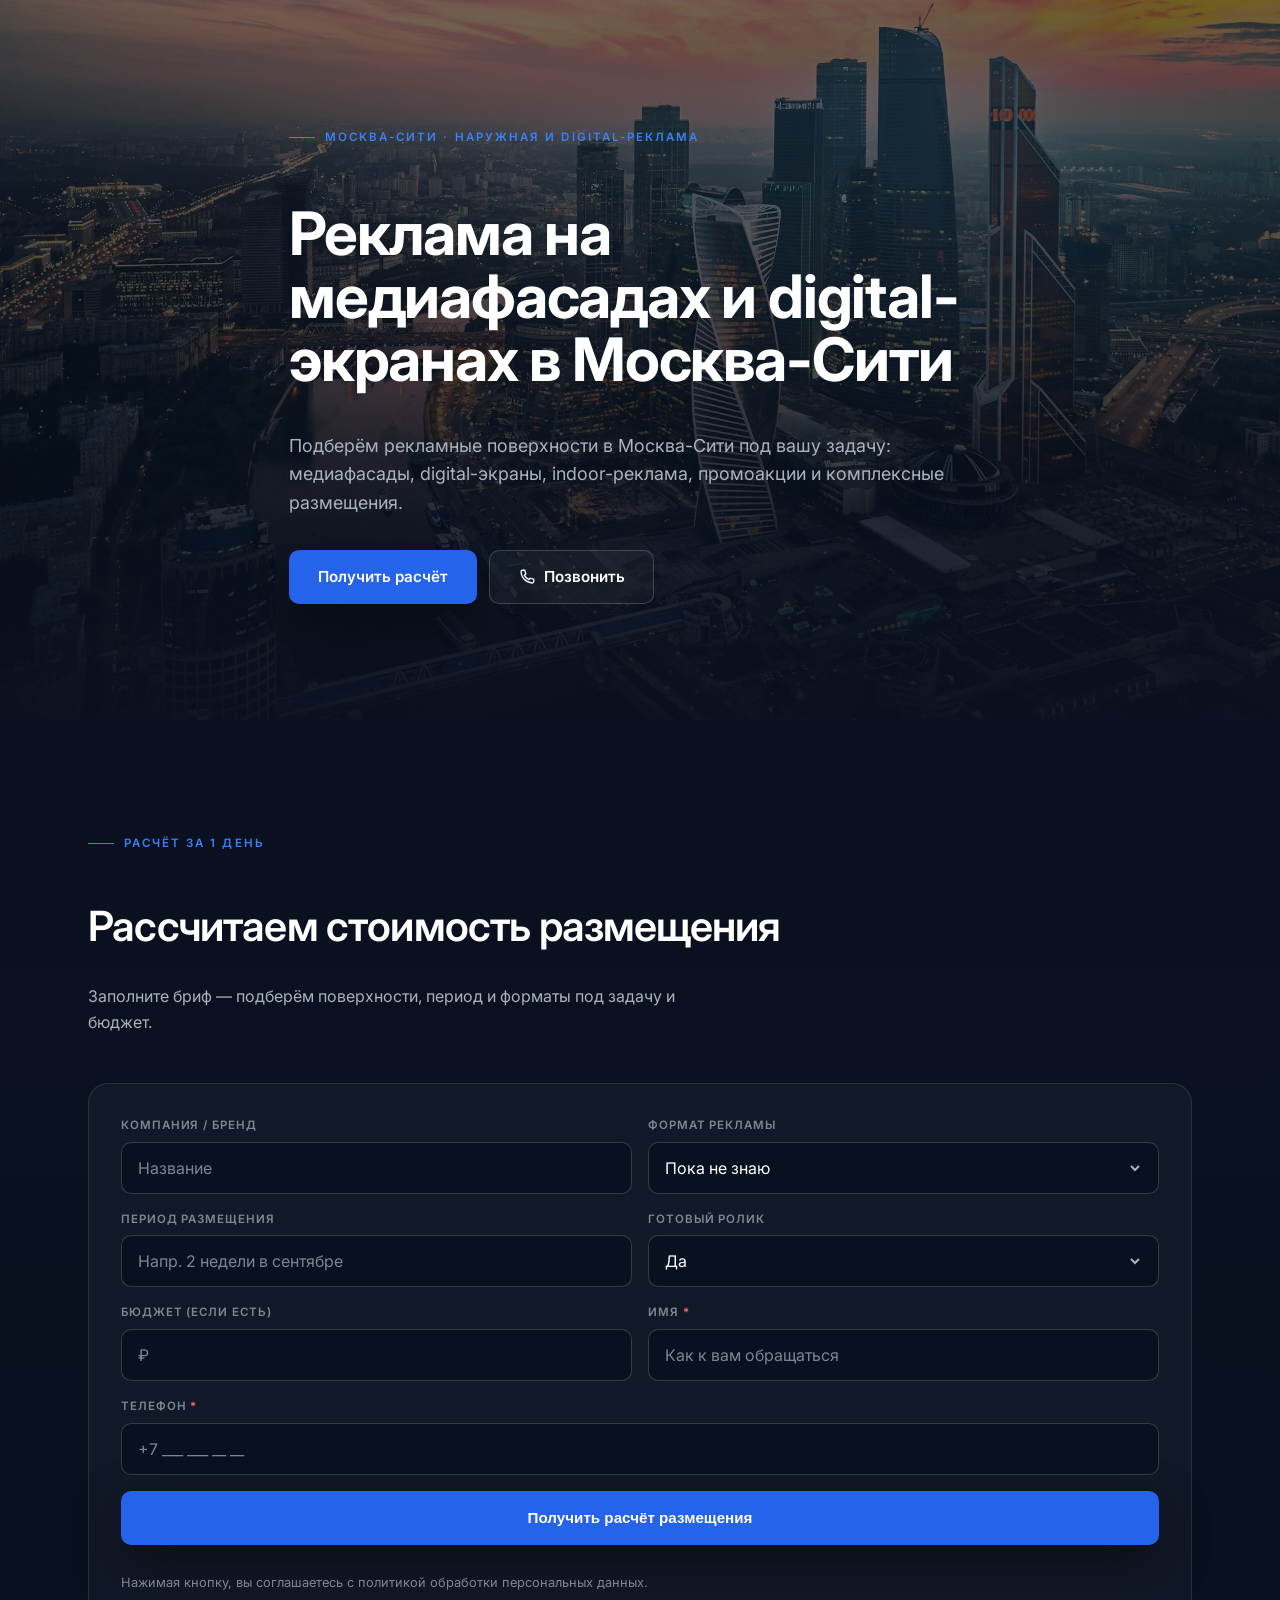
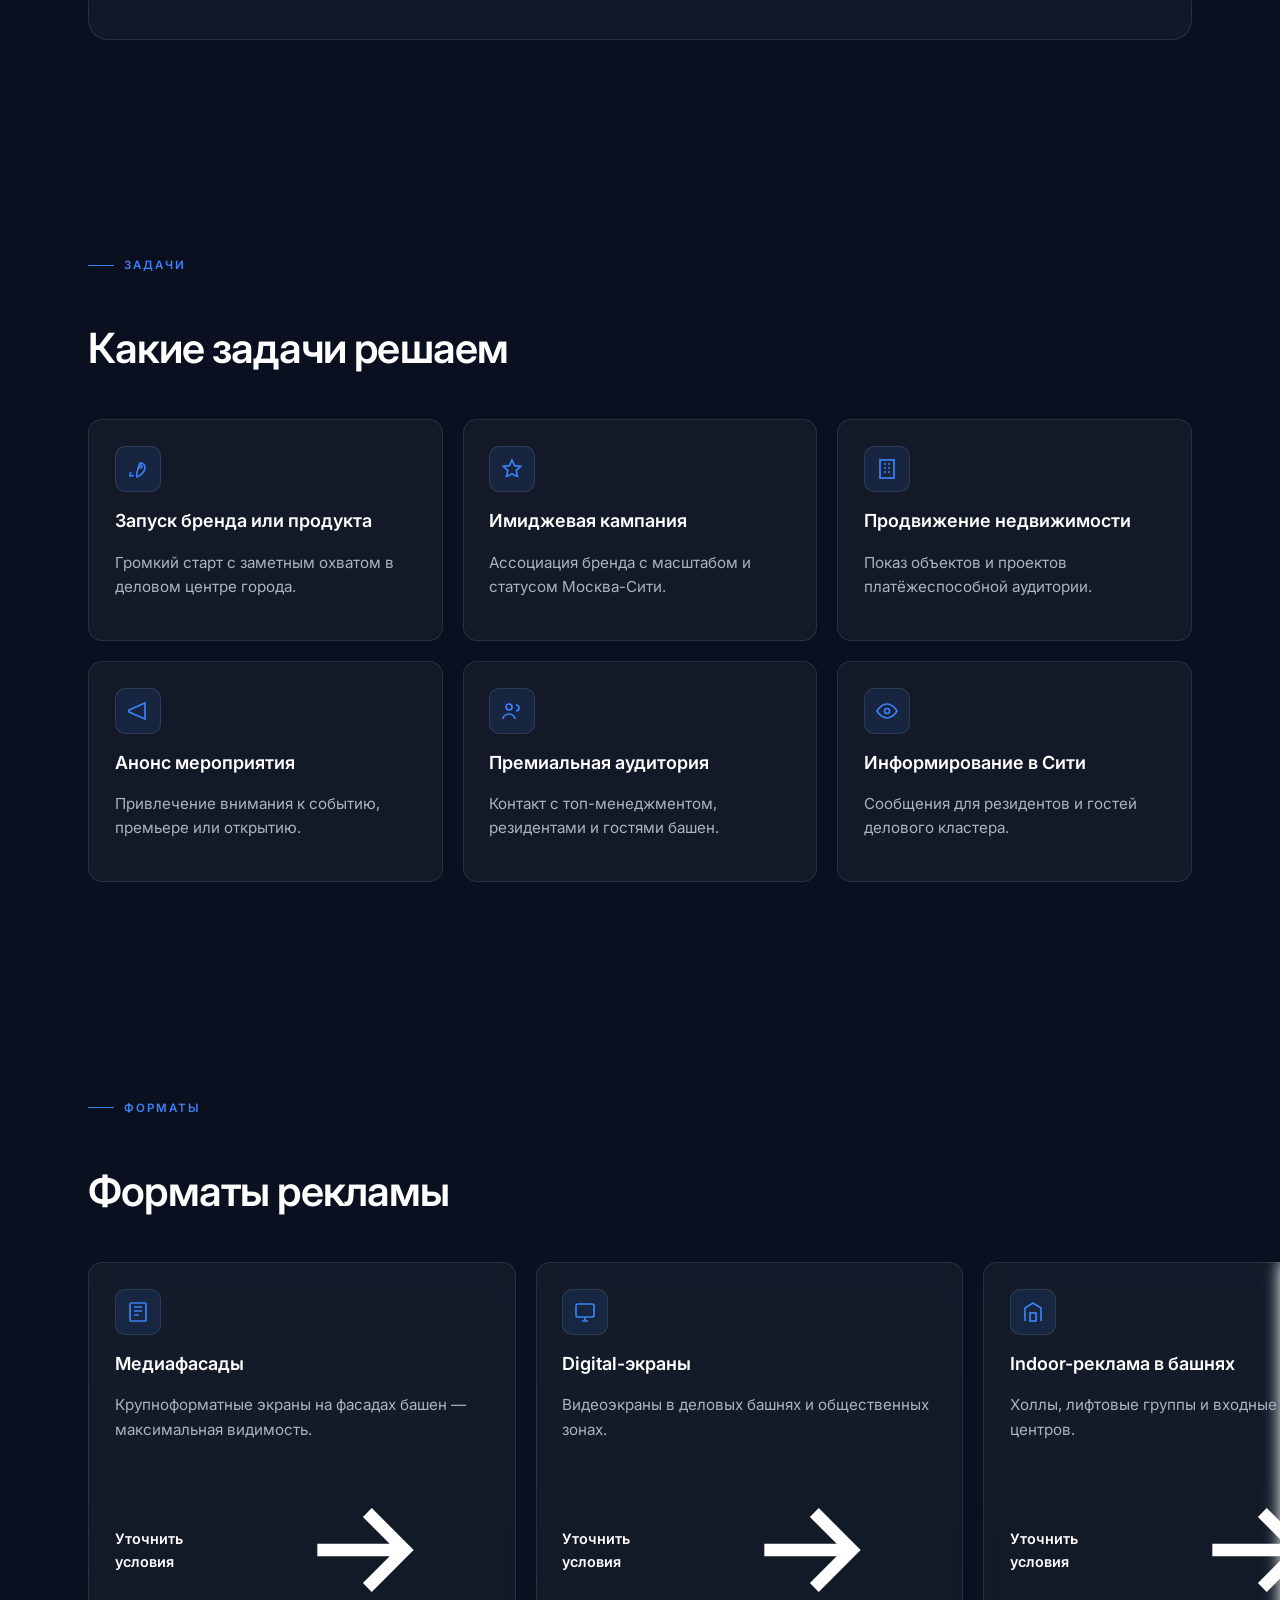
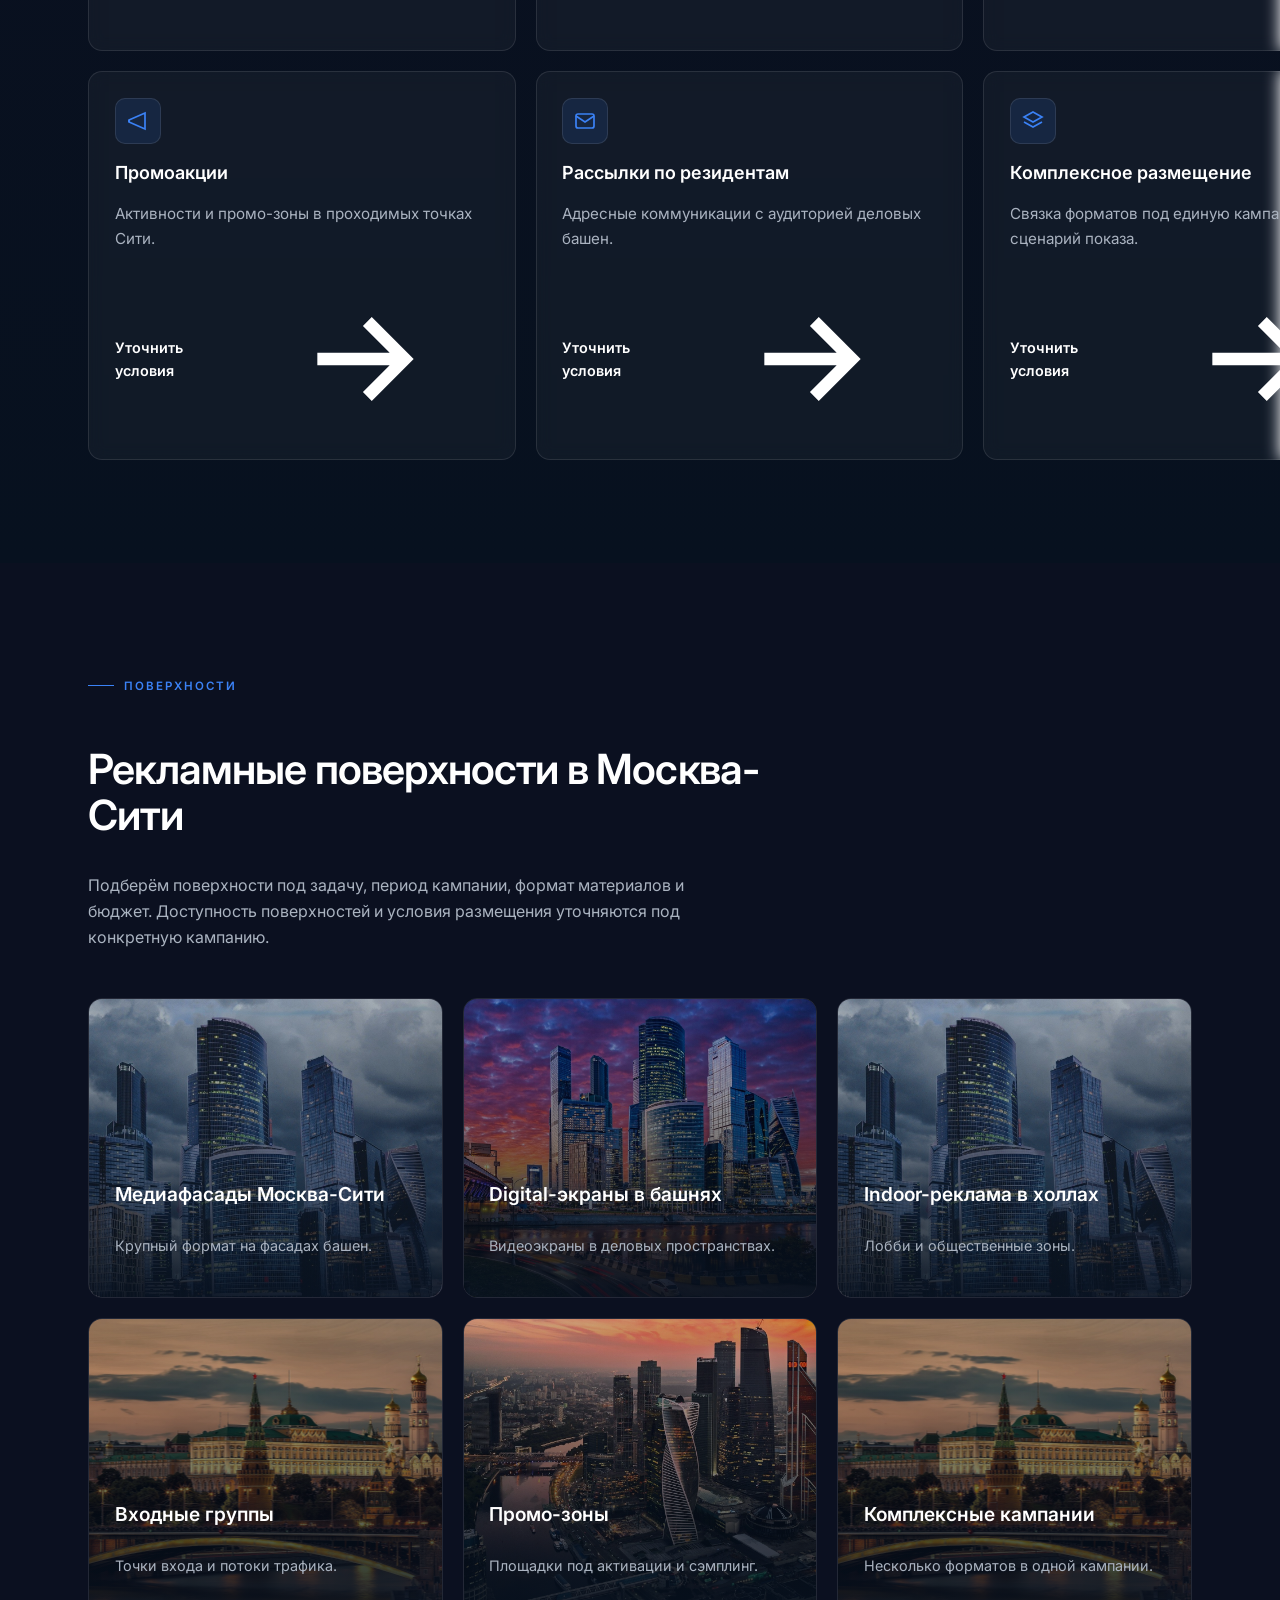
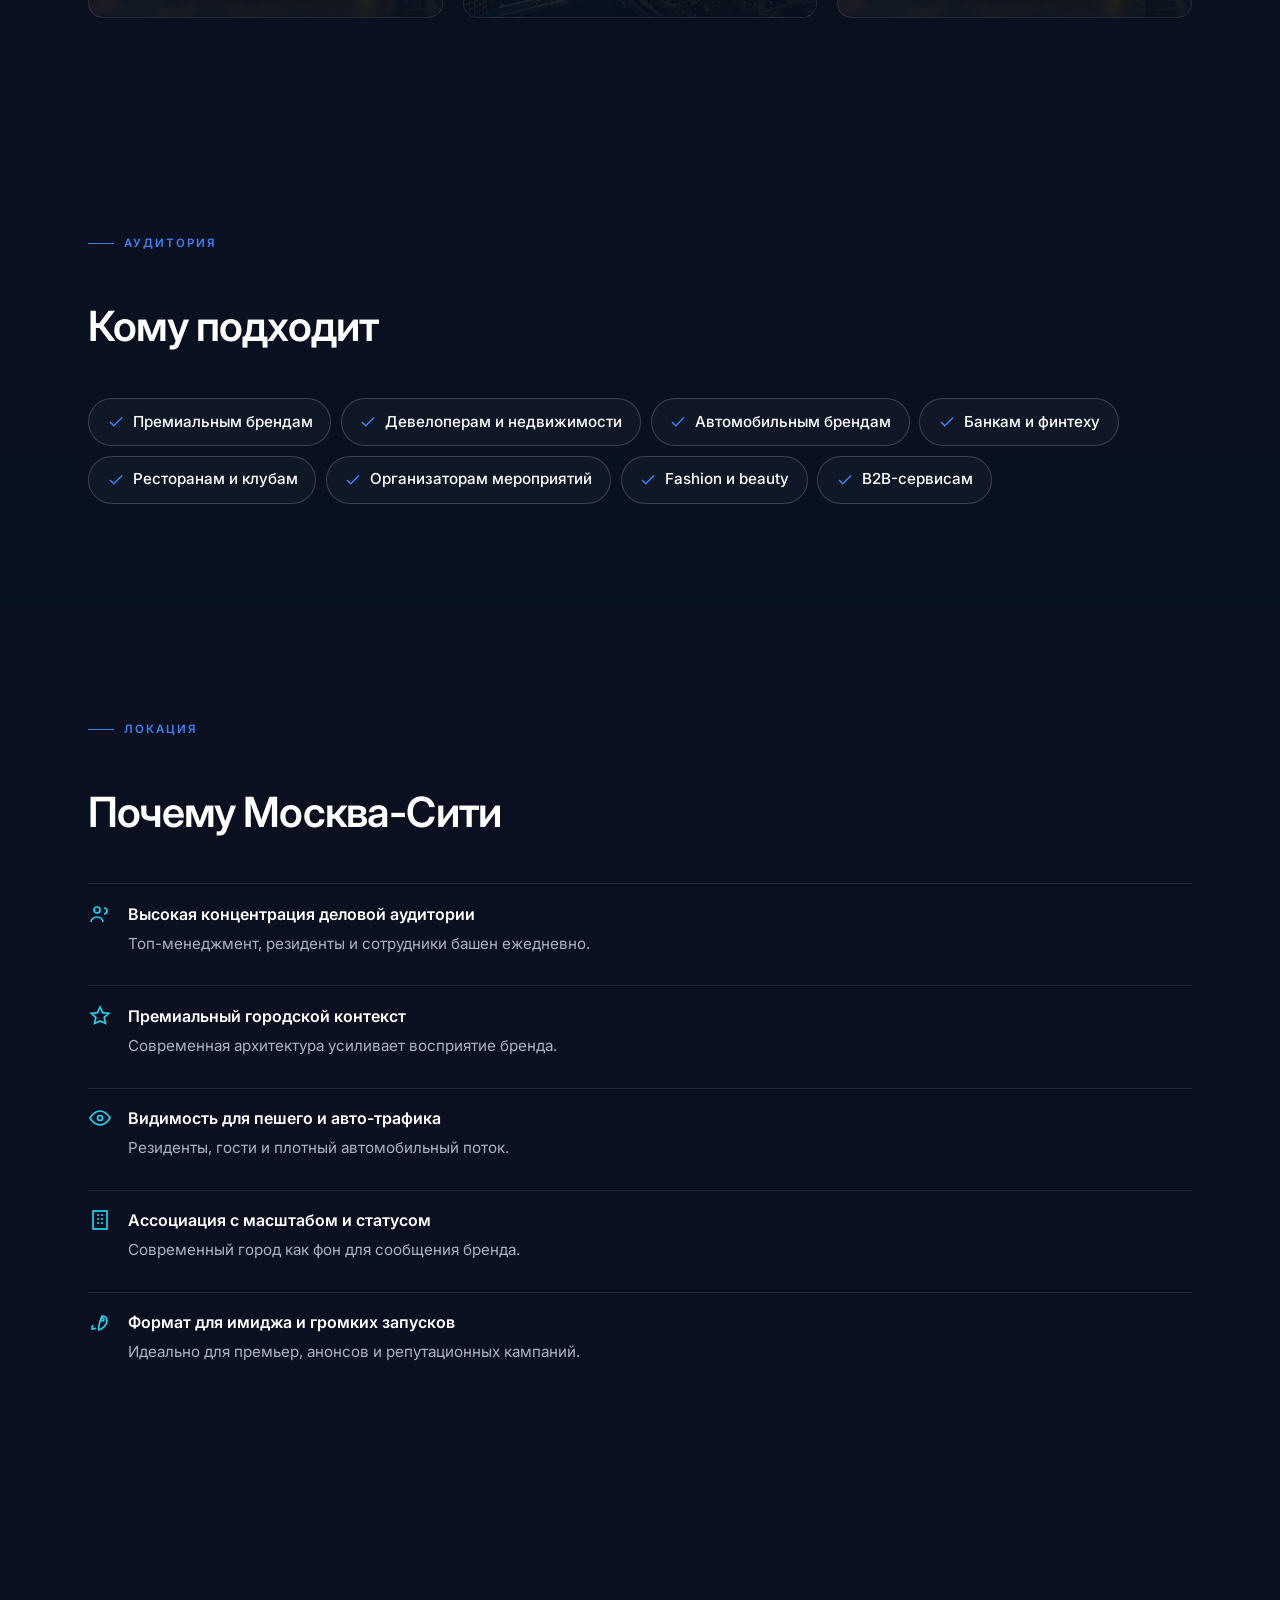
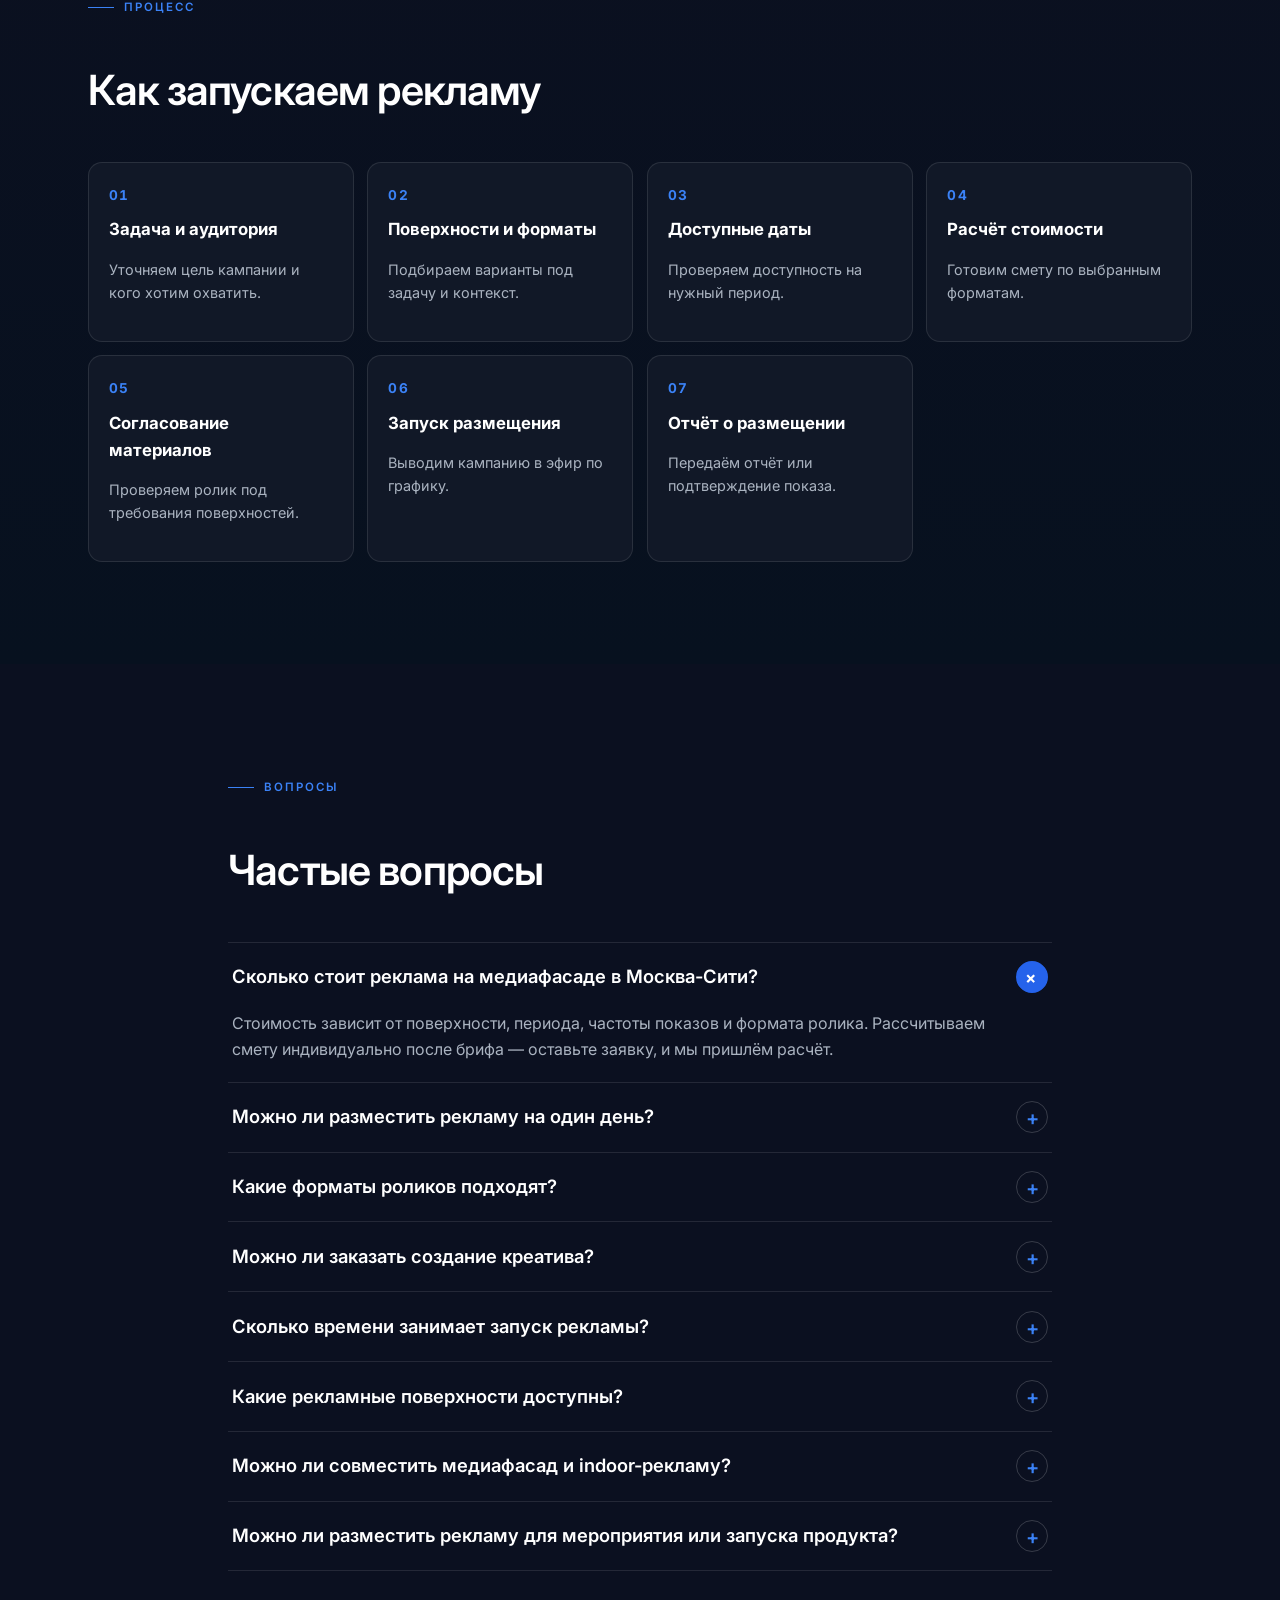
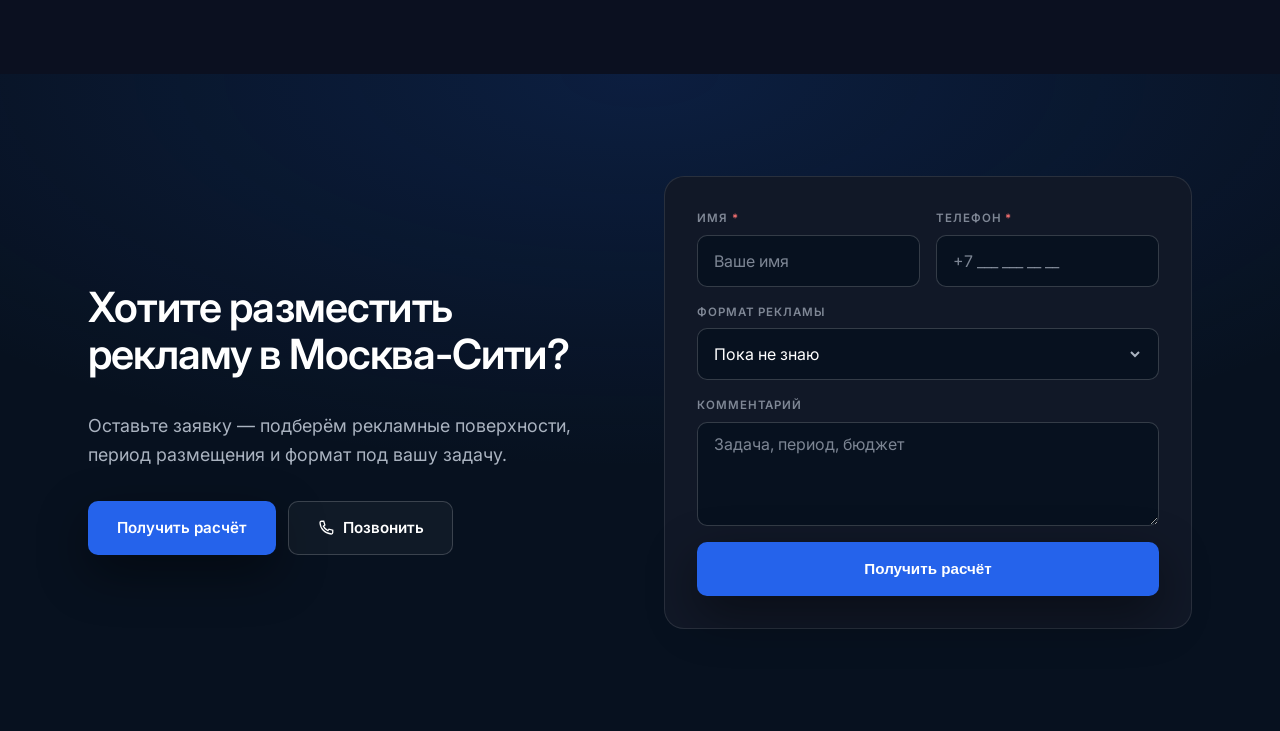
==== reklama-v-moskva-siti/prototype.html @ ea75c502 "Add reklama-v-moskva-siti landing (premium city-tech, no gold) Reworked advertising landing for /rek" ====
<!DOCTYPE html>
<html lang="ru">
<head>
  <meta charset="UTF-8">
  <meta name="viewport" content="width=device-width, initial-scale=1">
  <title>Реклама на медиафасадах в Москва-Сити — digital-экраны и размещение для брендов</title>
  <meta name="description" content="Размещение рекламы в Москва-Сити: медиафасады, digital-экраны, indoor-реклама, промоакции и комплексные кампании. Подберём формат, период и рассчитаем стоимость.">
  <link rel="canonical" href="https://moscow-city.online/reklama-v-moskva-siti/">
  <link rel="preconnect" href="https://fonts.googleapis.com">
  <link rel="preconnect" href="https://fonts.gstatic.com" crossorigin>
  <link href="https://fonts.googleapis.com/css2?family=Inter:wght@400;500;600;700&display=swap" rel="stylesheet">
  <link rel="stylesheet" href="assets/ads-city.css">
  <!-- ПРОТОТИП для предпросмотра. Прод-версия (Bitrix): см. template.php + README.md -->
</head>
<body style="margin:0">

<!-- SVG-спрайт -->
<svg width="0" height="0" aria-hidden="true" focusable="false" style="position:absolute">
  <symbol id="ac-facade" viewBox="0 0 24 24" fill="none" stroke="currentColor" stroke-width="1.7"><rect x="4" y="3" width="16" height="18" rx="1"/><path d="M8 7h8M8 11h8M8 15h5"/></symbol>
  <symbol id="ac-screen" viewBox="0 0 24 24" fill="none" stroke="currentColor" stroke-width="1.7"><rect x="3" y="4" width="18" height="13" rx="2"/><path d="M9 21h6M12 17v4"/></symbol>
  <symbol id="ac-indoor" viewBox="0 0 24 24" fill="none" stroke="currentColor" stroke-width="1.7"><path d="M4 21V8l8-5 8 5v13"/><rect x="9" y="13" width="6" height="8"/></symbol>
  <symbol id="ac-promo" viewBox="0 0 24 24" fill="none" stroke="currentColor" stroke-width="1.7"><path d="M3 11l16-7v16L3 13z"/><path d="M3 11v2"/></symbol>
  <symbol id="ac-mail" viewBox="0 0 24 24" fill="none" stroke="currentColor" stroke-width="1.7"><rect x="3" y="5" width="18" height="14" rx="2"/><path d="M3 7l9 6 9-6"/></symbol>
  <symbol id="ac-layers" viewBox="0 0 24 24" fill="none" stroke="currentColor" stroke-width="1.7"><path d="M12 3l9 5-9 5-9-5 9-5zM3 13l9 5 9-5"/></symbol>
  <symbol id="ac-rocket" viewBox="0 0 24 24" fill="none" stroke="currentColor" stroke-width="1.7"><path d="M5 15c-1 1-1 4-1 4s3 0 4-1m6-12c3 0 5 2 5 5 0 4-5 8-8 9-1-3 1-9 3-14z"/><circle cx="14.5" cy="9.5" r="1.5"/></symbol>
  <symbol id="ac-star" viewBox="0 0 24 24" fill="none" stroke="currentColor" stroke-width="1.7"><path d="M12 3l2.6 5.6 6.1.7-4.5 4.1 1.2 6L12 16.9 6.6 19.4l1.2-6L3.3 9.3l6.1-.7z"/></symbol>
  <symbol id="ac-building" viewBox="0 0 24 24" fill="none" stroke="currentColor" stroke-width="1.7"><rect x="5" y="3" width="14" height="18"/><path d="M9 7h2M13 7h2M9 11h2M13 11h2M9 15h2M13 15h2"/></symbol>
  <symbol id="ac-eye" viewBox="0 0 24 24" fill="none" stroke="currentColor" stroke-width="1.7"><path d="M2 12s4-7 10-7 10 7 10 7-4 7-10 7S2 12 2 12z"/><circle cx="12" cy="12" r="2.5"/></symbol>
  <symbol id="ac-users" viewBox="0 0 24 24" fill="none" stroke="currentColor" stroke-width="1.7"><circle cx="9" cy="8" r="3"/><path d="M3 20c0-3 3-5 6-5s6 2 6 5M16 6a3 3 0 010 6"/></symbol>
  <symbol id="ac-phone" viewBox="0 0 24 24" fill="none" stroke="currentColor" stroke-width="1.7"><path d="M6 3h3l1.5 5-2 1.5a12 12 0 006 6l1.5-2 5 1.5v3a2 2 0 01-2 2A16 16 0 014 5a2 2 0 012-2z"/></symbol>
  <symbol id="ac-arrow" viewBox="0 0 24 24" fill="none" stroke="currentColor" stroke-width="2"><path d="M5 12h14M13 6l6 6-6 6"/></symbol>
  <symbol id="ac-check" viewBox="0 0 24 24" fill="none" stroke="currentColor" stroke-width="2"><path d="M4 12l5 5L20 6"/></symbol>
</svg>

<div class="ads-city" id="ads-city">

  <!-- 1. HERO -->
  <header class="ads-city-hero">
    <img class="ads-city-hero__img" src="assets/img/hero.jpg" alt="Медиафасады и digital-экраны Москва-Сити вечером" width="1920" height="1080" fetchpriority="high" decoding="async">
    <div class="ads-city__wrap">
      <p class="ads-city-eyebrow">Москва-Сити · Наружная и digital-реклама</p>
      <h1 class="ads-city-h1">Реклама на медиафасадах и digital-экранах в Москва-Сити</h1>
      <p class="ads-city-lead">Подберём рекламные поверхности в Москва-Сити под вашу задачу: медиафасады, digital-экраны, indoor-реклама, промоакции и комплексные размещения.</p>
      <div class="ads-city-hero__cta">
        <a class="ads-city-btn ads-city-btn--primary" href="#ads-city-calc">Получить расчёт</a>
        <a class="ads-city-btn ads-city-btn--ghost" href="tel:+74951234567"><svg aria-hidden="true"><use href="#ac-phone"/></svg> Позвонить</a>
      </div>
    </div>
  </header>

  <!-- 2. ФОРМА РАСЧЁТА -->
  <section class="ads-city-section ads-city-section--alt" id="ads-city-calc" aria-labelledby="ac-calc-t">
    <div class="ads-city__wrap">
      <div class="ads-city-head">
        <p class="ads-city-eyebrow">Расчёт за 1 день</p>
        <h2 class="ads-city-h2" id="ac-calc-t">Рассчитаем стоимость размещения</h2>
        <p class="ads-city-sub">Заполните бриф — подберём поверхности, период и форматы под задачу и бюджет.</p>
      </div>
      <form class="ads-city-form" data-ads-form action="" method="post" autocomplete="on">
        <input type="hidden" name="service" value="[Реклама в Москва-Сити]">
        <input type="hidden" name="format_selected" data-ads-format-target value="">
        <div class="ads-city-form__grid">
          <div class="ads-city-field"><label for="ac-company">Компания / бренд</label>
            <input class="ads-city-input" id="ac-company" name="company" type="text" placeholder="Название" autocomplete="organization"></div>
          <div class="ads-city-field"><label for="ac-format">Формат рекламы</label>
            <select class="ads-city-select" id="ac-format" name="format">
              <option value="">Пока не знаю</option><option>Медиафасад</option><option>Digital-экран</option><option>Indoor</option><option>Промо</option>
            </select></div>
          <div class="ads-city-field"><label for="ac-period">Период размещения</label>
            <input class="ads-city-input" id="ac-period" name="period" type="text" placeholder="Напр. 2 недели в сентябре"></div>
          <div class="ads-city-field"><label for="ac-creative">Готовый ролик</label>
            <select class="ads-city-select" id="ac-creative" name="creative"><option>Да</option><option>Нет</option><option>Нужна помощь с креативом</option></select></div>
          <div class="ads-city-field"><label for="ac-budget">Бюджет (если есть)</label>
            <input class="ads-city-input" id="ac-budget" name="budget" type="text" inputmode="numeric" placeholder="₽"></div>
          <div class="ads-city-field"><label for="ac-name">Имя <span class="req">*</span></label>
            <input class="ads-city-input" id="ac-name" name="name" type="text" required autocomplete="name" placeholder="Как к вам обращаться"></div>
          <div class="ads-city-field ads-city-field--full"><label for="ac-phone">Телефон <span class="req">*</span></label>
            <input class="ads-city-input" id="ac-phone" name="phone" type="tel" required autocomplete="tel" inputmode="tel" placeholder="+7 ___ ___ __ __"></div>
        </div>
        <button class="ads-city-btn ads-city-btn--primary ads-city-form__submit" type="submit">Получить расчёт размещения</button>
        <p class="ads-city-form__note">Нажимая кнопку, вы соглашаетесь с политикой обработки персональных данных.</p>
        <div class="ads-city-form__ok" role="status" aria-live="polite"><strong>Заявка принята.</strong> Менеджер свяжется с вами и пришлёт расчёт.</div>
      </form>
    </div>
  </section>

  <!-- 3. КАКИЕ ЗАДАЧИ РЕШАЕМ -->
  <section class="ads-city-section" aria-labelledby="ac-tasks-t">
    <div class="ads-city__wrap">
      <div class="ads-city-head"><p class="ads-city-eyebrow">Задачи</p><h2 class="ads-city-h2" id="ac-tasks-t">Какие задачи решаем</h2></div>
      <div class="ads-city-grid ads-city-grid--3">
        <article class="ads-city-card"><div class="ads-city-ico"><svg aria-hidden="true"><use href="#ac-rocket"/></svg></div><h3 class="ads-city-h3">Запуск бренда или продукта</h3><p>Громкий старт с заметным охватом в деловом центре города.</p></article>
        <article class="ads-city-card"><div class="ads-city-ico"><svg aria-hidden="true"><use href="#ac-star"/></svg></div><h3 class="ads-city-h3">Имиджевая кампания</h3><p>Ассоциация бренда с масштабом и статусом Москва-Сити.</p></article>
        <article class="ads-city-card"><div class="ads-city-ico"><svg aria-hidden="true"><use href="#ac-building"/></svg></div><h3 class="ads-city-h3">Продвижение недвижимости</h3><p>Показ объектов и проектов платёжеспособной аудитории.</p></article>
        <article class="ads-city-card"><div class="ads-city-ico"><svg aria-hidden="true"><use href="#ac-promo"/></svg></div><h3 class="ads-city-h3">Анонс мероприятия</h3><p>Привлечение внимания к событию, премьере или открытию.</p></article>
        <article class="ads-city-card"><div class="ads-city-ico"><svg aria-hidden="true"><use href="#ac-users"/></svg></div><h3 class="ads-city-h3">Премиальная аудитория</h3><p>Контакт с топ-менеджментом, резидентами и гостями башен.</p></article>
        <article class="ads-city-card"><div class="ads-city-ico"><svg aria-hidden="true"><use href="#ac-eye"/></svg></div><h3 class="ads-city-h3">Информирование в Сити</h3><p>Сообщения для резидентов и гостей делового кластера.</p></article>
      </div>
    </div>
  </section>

  <!-- 4. ФОРМАТЫ РЕКЛАМЫ -->
  <section class="ads-city-section ads-city-section--alt" aria-labelledby="ac-formats-t">
    <div class="ads-city__wrap">
      <div class="ads-city-head"><p class="ads-city-eyebrow">Форматы</p><h2 class="ads-city-h2" id="ac-formats-t">Форматы рекламы</h2></div>
      <div class="ads-city-grid ads-city-grid--3">
        <article class="ads-city-card"><div class="ads-city-ico"><svg aria-hidden="true"><use href="#ac-facade"/></svg></div><h3 class="ads-city-h3">Медиафасады</h3><p>Крупноформатные экраны на фасадах башен — максимальная видимость.</p><a class="ads-city-card__link" href="#ads-city-calc" data-ads-format="Медиафасад">Уточнить условия <svg aria-hidden="true"><use href="#ac-arrow"/></svg></a></article>
        <article class="ads-city-card"><div class="ads-city-ico"><svg aria-hidden="true"><use href="#ac-screen"/></svg></div><h3 class="ads-city-h3">Digital-экраны</h3><p>Видеоэкраны в деловых башнях и общественных зонах.</p><a class="ads-city-card__link" href="#ads-city-calc" data-ads-format="Digital-экран">Уточнить условия <svg aria-hidden="true"><use href="#ac-arrow"/></svg></a></article>
        <article class="ads-city-card"><div class="ads-city-ico"><svg aria-hidden="true"><use href="#ac-indoor"/></svg></div><h3 class="ads-city-h3">Indoor-реклама в башнях</h3><p>Холлы, лифтовые группы и входные зоны бизнес-центров.</p><a class="ads-city-card__link" href="#ads-city-calc" data-ads-format="Indoor">Уточнить условия <svg aria-hidden="true"><use href="#ac-arrow"/></svg></a></article>
        <article class="ads-city-card"><div class="ads-city-ico"><svg aria-hidden="true"><use href="#ac-promo"/></svg></div><h3 class="ads-city-h3">Промоакции</h3><p>Активности и промо-зоны в проходимых точках Сити.</p><a class="ads-city-card__link" href="#ads-city-calc" data-ads-format="Промо">Уточнить условия <svg aria-hidden="true"><use href="#ac-arrow"/></svg></a></article>
        <article class="ads-city-card"><div class="ads-city-ico"><svg aria-hidden="true"><use href="#ac-mail"/></svg></div><h3 class="ads-city-h3">Рассылки по резидентам</h3><p>Адресные коммуникации с аудиторией деловых башен.</p><a class="ads-city-card__link" href="#ads-city-calc" data-ads-format="Рассылка">Уточнить условия <svg aria-hidden="true"><use href="#ac-arrow"/></svg></a></article>
        <article class="ads-city-card"><div class="ads-city-ico"><svg aria-hidden="true"><use href="#ac-layers"/></svg></div><h3 class="ads-city-h3">Комплексное размещение</h3><p>Связка форматов под единую кампанию и сценарий показа.</p><a class="ads-city-card__link" href="#ads-city-calc" data-ads-format="Комплексное">Уточнить условия <svg aria-hidden="true"><use href="#ac-arrow"/></svg></a></article>
      </div>
    </div>
  </section>

  <!-- 5. РЕКЛАМНЫЕ ПОВЕРХНОСТИ -->
  <section class="ads-city-section" aria-labelledby="ac-surf-t">
    <div class="ads-city__wrap">
      <div class="ads-city-head"><p class="ads-city-eyebrow">Поверхности</p><h2 class="ads-city-h2" id="ac-surf-t">Рекламные поверхности в Москва-Сити</h2>
        <p class="ads-city-sub">Подберём поверхности под задачу, период кампании, формат материалов и бюджет. Доступность поверхностей и условия размещения уточняются под конкретную кампанию.</p></div>
      <div class="ads-city-grid ads-city-grid--3">
        <article class="ads-city-surface"><img class="ads-city-surface__img" src="assets/img/s-facade.jpg" alt="Медиафасады Москва-Сити" loading="lazy" decoding="async" width="800" height="600"><h3>Медиафасады Москва-Сити</h3><p>Крупный формат на фасадах башен.</p></article>
        <article class="ads-city-surface"><img class="ads-city-surface__img" src="assets/img/s-screens.jpg" alt="Digital-экраны в деловых башнях Москва-Сити" loading="lazy" decoding="async" width="800" height="600"><h3>Digital-экраны в башнях</h3><p>Видеоэкраны в деловых пространствах.</p></article>
        <article class="ads-city-surface"><img class="ads-city-surface__img" src="assets/img/s-indoor.jpg" alt="Indoor-реклама в холлах башен Москва-Сити" loading="lazy" decoding="async" width="800" height="600"><h3>Indoor-реклама в холлах</h3><p>Лобби и общественные зоны.</p></article>
        <article class="ads-city-surface"><img class="ads-city-surface__img" src="assets/img/s-entrance.jpg" alt="Реклама во входных группах Москва-Сити" loading="lazy" decoding="async" width="800" height="600"><h3>Входные группы</h3><p>Точки входа и потоки трафика.</p></article>
        <article class="ads-city-surface"><img class="ads-city-surface__img" src="assets/img/s-promo.jpg" alt="Промо-зоны Москва-Сити" loading="lazy" decoding="async" width="800" height="600"><h3>Промо-зоны</h3><p>Площадки под активации и сэмплинг.</p></article>
        <article class="ads-city-surface"><img class="ads-city-surface__img" src="assets/img/s-complex.jpg" alt="Комплексные рекламные кампании в Москва-Сити" loading="lazy" decoding="async" width="800" height="600"><h3>Комплексные кампании</h3><p>Несколько форматов в одной кампании.</p></article>
      </div>
    </div>
  </section>

  <!-- 6. КОМУ ПОДХОДИТ -->
  <section class="ads-city-section ads-city-section--alt" aria-labelledby="ac-fit-t">
    <div class="ads-city__wrap">
      <div class="ads-city-head"><p class="ads-city-eyebrow">Аудитория</p><h2 class="ads-city-h2" id="ac-fit-t">Кому подходит</h2></div>
      <div class="ads-city-chips">
        <span class="ads-city-chip"><svg aria-hidden="true"><use href="#ac-check"/></svg>Премиальным брендам</span>
        <span class="ads-city-chip"><svg aria-hidden="true"><use href="#ac-check"/></svg>Девелоперам и недвижимости</span>
        <span class="ads-city-chip"><svg aria-hidden="true"><use href="#ac-check"/></svg>Автомобильным брендам</span>
        <span class="ads-city-chip"><svg aria-hidden="true"><use href="#ac-check"/></svg>Банкам и финтеху</span>
        <span class="ads-city-chip"><svg aria-hidden="true"><use href="#ac-check"/></svg>Ресторанам и клубам</span>
        <span class="ads-city-chip"><svg aria-hidden="true"><use href="#ac-check"/></svg>Организаторам мероприятий</span>
        <span class="ads-city-chip"><svg aria-hidden="true"><use href="#ac-check"/></svg>Fashion и beauty</span>
        <span class="ads-city-chip"><svg aria-hidden="true"><use href="#ac-check"/></svg>B2B-сервисам</span>
      </div>
    </div>
  </section>

  <!-- 7. ПОЧЕМУ МОСКВА-СИТИ -->
  <section class="ads-city-section" aria-labelledby="ac-why-t">
    <div class="ads-city__wrap">
      <div class="ads-city-head"><p class="ads-city-eyebrow">Локация</p><h2 class="ads-city-h2" id="ac-why-t">Почему Москва-Сити</h2></div>
      <div class="ads-city-why">
        <div class="ads-city-why__row"><svg aria-hidden="true"><use href="#ac-users"/></svg><div><b>Высокая концентрация деловой аудитории</b><span>Топ-менеджмент, резиденты и сотрудники башен ежедневно.</span></div></div>
        <div class="ads-city-why__row"><svg aria-hidden="true"><use href="#ac-star"/></svg><div><b>Премиальный городской контекст</b><span>Современная архитектура усиливает восприятие бренда.</span></div></div>
        <div class="ads-city-why__row"><svg aria-hidden="true"><use href="#ac-eye"/></svg><div><b>Видимость для пешего и авто-трафика</b><span>Резиденты, гости и плотный автомобильный поток.</span></div></div>
        <div class="ads-city-why__row"><svg aria-hidden="true"><use href="#ac-building"/></svg><div><b>Ассоциация с масштабом и статусом</b><span>Современный город как фон для сообщения бренда.</span></div></div>
        <div class="ads-city-why__row"><svg aria-hidden="true"><use href="#ac-rocket"/></svg><div><b>Формат для имиджа и громких запусков</b><span>Идеально для премьер, анонсов и репутационных кампаний.</span></div></div>
      </div>
    </div>
  </section>

  <!-- 8. КАК ЗАПУСКАЕМ -->
  <section class="ads-city-section ads-city-section--alt" aria-labelledby="ac-steps-t">
    <div class="ads-city__wrap">
      <div class="ads-city-head"><p class="ads-city-eyebrow">Процесс</p><h2 class="ads-city-h2" id="ac-steps-t">Как запускаем рекламу</h2></div>
      <div class="ads-city-steps">
        <div class="ads-city-step"><div class="ads-city-step__n">01</div><h3>Задача и аудитория</h3><p>Уточняем цель кампании и кого хотим охватить.</p></div>
        <div class="ads-city-step"><div class="ads-city-step__n">02</div><h3>Поверхности и форматы</h3><p>Подбираем варианты под задачу и контекст.</p></div>
        <div class="ads-city-step"><div class="ads-city-step__n">03</div><h3>Доступные даты</h3><p>Проверяем доступность на нужный период.</p></div>
        <div class="ads-city-step"><div class="ads-city-step__n">04</div><h3>Расчёт стоимости</h3><p>Готовим смету по выбранным форматам.</p></div>
        <div class="ads-city-step"><div class="ads-city-step__n">05</div><h3>Согласование материалов</h3><p>Проверяем ролик под требования поверхностей.</p></div>
        <div class="ads-city-step"><div class="ads-city-step__n">06</div><h3>Запуск размещения</h3><p>Выводим кампанию в эфир по графику.</p></div>
        <div class="ads-city-step"><div class="ads-city-step__n">07</div><h3>Отчёт о размещении</h3><p>Передаём отчёт или подтверждение показа.</p></div>
      </div>
    </div>
  </section>

  <!-- 9. FAQ -->
  <section class="ads-city-section" aria-labelledby="ac-faq-t">
    <div class="ads-city__wrap" style="max-width:920px">
      <div class="ads-city-head"><p class="ads-city-eyebrow">Вопросы</p><h2 class="ads-city-h2" id="ac-faq-t">Частые вопросы</h2></div>
      <div class="ads-city-faq" itemscope itemtype="https://schema.org/FAQPage">
        <details class="ads-city-faq__item" open itemscope itemprop="mainEntity" itemtype="https://schema.org/Question"><summary itemprop="name">Сколько стоит реклама на медиафасаде в Москва-Сити?</summary><div class="ads-city-faq__a" itemscope itemprop="acceptedAnswer" itemtype="https://schema.org/Answer"><div itemprop="text">Стоимость зависит от поверхности, периода, частоты показов и формата ролика. Рассчитываем смету индивидуально после брифа — оставьте заявку, и мы пришлём расчёт.</div></div></details>
        <details class="ads-city-faq__item" itemscope itemprop="mainEntity" itemtype="https://schema.org/Question"><summary itemprop="name">Можно ли разместить рекламу на один день?</summary><div class="ads-city-faq__a" itemscope itemprop="acceptedAnswer" itemtype="https://schema.org/Answer"><div itemprop="text">Да, в ряде случаев возможны короткие размещения. Минимальный период и доступность уточняются под конкретную поверхность и дату.</div></div></details>
        <details class="ads-city-faq__item" itemscope itemprop="mainEntity" itemtype="https://schema.org/Question"><summary itemprop="name">Какие форматы роликов подходят?</summary><div class="ads-city-faq__a" itemscope itemprop="acceptedAnswer" itemtype="https://schema.org/Answer"><div itemprop="text">Технические требования (разрешение, соотношение сторон, длительность, кодек) зависят от выбранной поверхности. Передадим спецификацию под ваш формат.</div></div></details>
        <details class="ads-city-faq__item" itemscope itemprop="mainEntity" itemtype="https://schema.org/Question"><summary itemprop="name">Можно ли заказать создание креатива?</summary><div class="ads-city-faq__a" itemscope itemprop="acceptedAnswer" itemtype="https://schema.org/Answer"><div itemprop="text">Да. Поможем с роликом под требования площадки — от адаптации имеющихся материалов до производства с нуля.</div></div></details>
        <details class="ads-city-faq__item" itemscope itemprop="mainEntity" itemtype="https://schema.org/Question"><summary itemprop="name">Сколько времени занимает запуск рекламы?</summary><div class="ads-city-faq__a" itemscope itemprop="acceptedAnswer" itemtype="https://schema.org/Answer"><div itemprop="text">Зависит от поверхности и готовности материалов. Точные сроки сообщаем после подбора форматов и согласования ролика.</div></div></details>
        <details class="ads-city-faq__item" itemscope itemprop="mainEntity" itemtype="https://schema.org/Question"><summary itemprop="name">Какие рекламные поверхности доступны?</summary><div class="ads-city-faq__a" itemscope itemprop="acceptedAnswer" itemtype="https://schema.org/Answer"><div itemprop="text">Медиафасады, digital-экраны в башнях, indoor-поверхности в холлах, входные группы и промо-зоны. Доступность уточняется под конкретную кампанию.</div></div></details>
        <details class="ads-city-faq__item" itemscope itemprop="mainEntity" itemtype="https://schema.org/Question"><summary itemprop="name">Можно ли совместить медиафасад и indoor-рекламу?</summary><div class="ads-city-faq__a" itemscope itemprop="acceptedAnswer" itemtype="https://schema.org/Answer"><div itemprop="text">Да, это комплексное размещение: связываем несколько форматов в одну кампанию с единым сценарием показа.</div></div></details>
        <details class="ads-city-faq__item" itemscope itemprop="mainEntity" itemtype="https://schema.org/Question"><summary itemprop="name">Можно ли разместить рекламу для мероприятия или запуска продукта?</summary><div class="ads-city-faq__a" itemscope itemprop="acceptedAnswer" itemtype="https://schema.org/Answer"><div itemprop="text">Да — это один из самых частых сценариев: анонс события, премьера или громкий запуск с заметным охватом в деловом центре.</div></div></details>
      </div>
    </div>
  </section>

  <!-- 10. ФИНАЛЬНЫЙ CTA -->
  <section class="ads-city-section ads-city-final" aria-labelledby="ac-final-t">
    <div class="ads-city__wrap ads-city-final__inner">
      <div>
        <h2 class="ads-city-h2" id="ac-final-t">Хотите разместить рекламу в Москва-Сити?</h2>
        <p class="ads-city-lead">Оставьте заявку — подберём рекламные поверхности, период размещения и формат под вашу задачу.</p>
        <div class="ads-city-hero__cta">
          <a class="ads-city-btn ads-city-btn--primary" href="#ads-city-calc">Получить расчёт</a>
          <a class="ads-city-btn ads-city-btn--ghost" href="tel:+74951234567"><svg aria-hidden="true"><use href="#ac-phone"/></svg> Позвонить</a>
        </div>
      </div>
      <form class="ads-city-form" data-ads-form action="" method="post" autocomplete="on">
        <input type="hidden" name="service" value="[Реклама в Москва-Сити]">
        <div class="ads-city-form__grid">
          <div class="ads-city-field"><label for="ac-fname">Имя <span class="req">*</span></label>
            <input class="ads-city-input" id="ac-fname" name="name" type="text" required autocomplete="name" placeholder="Ваше имя"></div>
          <div class="ads-city-field"><label for="ac-fphone">Телефон <span class="req">*</span></label>
            <input class="ads-city-input" id="ac-fphone" name="phone" type="tel" required autocomplete="tel" inputmode="tel" placeholder="+7 ___ ___ __ __"></div>
          <div class="ads-city-field ads-city-field--full"><label for="ac-fformat">Формат рекламы</label>
            <select class="ads-city-select" id="ac-fformat" name="format"><option value="">Пока не знаю</option><option>Медиафасад</option><option>Digital-экран</option><option>Indoor</option><option>Промо</option><option>Комплексное</option></select></div>
          <div class="ads-city-field ads-city-field--full"><label for="ac-fcomment">Комментарий</label>
            <textarea class="ads-city-textarea" id="ac-fcomment" name="comment" placeholder="Задача, период, бюджет"></textarea></div>
        </div>
        <button class="ads-city-btn ads-city-btn--primary ads-city-form__submit" type="submit">Получить расчёт</button>
        <div class="ads-city-form__ok" role="status" aria-live="polite"><strong>Заявка принята.</strong> Скоро свяжемся с вами.</div>
      </form>
    </div>
  </section>

</div>
<script src="assets/ads-city.js" defer></script>
</body>
</html>
---- reklama-v-moskva-siti/assets/ads-city.css ----
/* =========================================================================
   ADS · «Реклама в Москва-Сити» — premium city-tech, dark.
   Полностью изолировано под .ads-city. Без золота. Подключать отдельным файлом.
   ========================================================================= */
.ads-city, .ads-city * { box-sizing: border-box; }
.ads-city {
  /* — палитра — */
  --ac-bg:#0B1020; --ac-bg-2:#07111F; --ac-surface:#111827; --ac-surface-2:#161F33;
  --ac-ink:#FFFFFF; --ac-ink-2:#AAB3C0; --ac-ink-3:rgba(170,179,192,.72);
  --ac-line:rgba(255,255,255,.10); --ac-line-2:rgba(255,255,255,.18);
  --ac-accent:#3B82F6;        /* electric blue — текст/линии/glow */
  --ac-accent-strong:#2563EB; /* кнопка (бел. текст = 5.1:1 AA)   */
  --ac-accent-hover:#1D4ED8;
  --ac-cyan:#22D3EE;          /* световой акцент (точечно)        */
  /* — система — */
  --ac-r:14px; --ac-r-sm:10px; --ac-r-lg:20px; --ac-r-pill:999px;
  --ac-wrap:1200px; --ac-pad:clamp(1.25rem,4vw,3rem); --ac-sec:clamp(3.5rem,8vw,7rem);
  --ac-shadow:0 18px 50px rgba(0,0,0,.45);
  --ac-glow:0 0 0 1px var(--ac-accent), 0 10px 34px rgba(59,130,246,.20);
  --ac-ease:cubic-bezier(.22,1,.36,1); --ac-dur:.3s;
  --ac-font:"Inter",system-ui,-apple-system,"Segoe UI",sans-serif;

  background:var(--ac-bg); color:var(--ac-ink); font-family:var(--ac-font);
  line-height:1.6; font-size:16px; -webkit-font-smoothing:antialiased;
}
.ads-city img{max-width:100%;display:block}
.ads-city a{color:inherit;text-decoration:none}
.ads-city__wrap{max-width:var(--ac-wrap);margin-inline:auto;padding-inline:var(--ac-pad)}
.ads-city-section{padding-block:var(--ac-sec)}
.ads-city-section--alt{background:linear-gradient(180deg,var(--ac-bg),var(--ac-bg-2))}

/* — типографика — */
.ads-city-eyebrow{display:inline-flex;align-items:center;gap:.6rem;font-size:.72rem;
  font-weight:600;letter-spacing:.18em;text-transform:uppercase;color:var(--ac-accent);margin-bottom:1rem}
.ads-city-eyebrow::before{content:"";width:26px;height:1px;background:var(--ac-accent)}
.ads-city-h1{font-size:clamp(2rem,5.2vw,3.75rem);font-weight:700;line-height:1.05;letter-spacing:-.02em;max-width:18ch}
.ads-city-h2{font-size:clamp(1.6rem,3.4vw,2.6rem);font-weight:600;line-height:1.12;letter-spacing:-.02em}
.ads-city-h3{font-size:1.125rem;font-weight:600;line-height:1.25}
.ads-city-lead{font-size:clamp(1.0625rem,1.4vw,1.3rem);color:var(--ac-ink-2);max-width:60ch;margin-top:1rem}
.ads-city-sub{color:var(--ac-ink-2);margin-top:.5rem;max-width:62ch}
.ads-city-head{max-width:760px;margin-bottom:clamp(2rem,4vw,3rem)}

/* — кнопки — */
.ads-city-btn{display:inline-flex;align-items:center;justify-content:center;gap:.5rem;
  min-height:54px;padding-inline:1.75rem;border-radius:var(--ac-r-sm);border:1px solid transparent;
  font-weight:600;font-size:.95rem;cursor:pointer;text-align:center;
  transition:background var(--ac-dur) var(--ac-ease),border-color var(--ac-dur),
             transform var(--ac-dur) var(--ac-ease),box-shadow var(--ac-dur)}
.ads-city-btn--primary{background:var(--ac-accent-strong);color:#fff;box-shadow:var(--ac-shadow)}
.ads-city-btn--ghost{background:rgba(255,255,255,.04);border-color:var(--ac-line-2);color:var(--ac-ink)}
.ads-city-btn svg{width:18px;height:18px;flex:0 0 auto}
.ads-city-btn:focus-visible{outline:2px solid var(--ac-cyan);outline-offset:3px}
@media (hover:hover){
  .ads-city-btn--primary:hover{background:var(--ac-accent-hover);transform:translateY(-2px)}
  .ads-city-btn--ghost:hover{border-color:var(--ac-accent);color:#fff}
}

/* — иконка-плитка — */
.ads-city-ico{width:46px;height:46px;border-radius:var(--ac-r-sm);display:grid;place-items:center;
  background:rgba(59,130,246,.12);border:1px solid var(--ac-line);color:var(--ac-accent);margin-bottom:1rem}
.ads-city-ico svg{width:24px;height:24px}

/* — сетки — */
.ads-city-grid{display:grid;gap:clamp(.85rem,1.6vw,1.25rem);grid-template-columns:1fr}
@media (min-width:600px){.ads-city-grid--2,.ads-city-grid--3,.ads-city-grid--4{grid-template-columns:repeat(2,1fr)}}
@media (min-width:960px){.ads-city-grid--3{grid-template-columns:repeat(3,1fr)}
  .ads-city-grid--4{grid-template-columns:repeat(4,1fr)}}

/* — стеклянная карточка — */
.ads-city-card{background:rgba(255,255,255,.04);border:1px solid var(--ac-line);
  border-radius:var(--ac-r);padding:clamp(1.25rem,2vw,1.75rem);
  backdrop-filter:blur(8px);-webkit-backdrop-filter:blur(8px);
  transition:transform var(--ac-dur) var(--ac-ease),border-color var(--ac-dur),box-shadow var(--ac-dur)}
.ads-city-card p{color:var(--ac-ink-2);font-size:.95rem;margin-top:.5rem}
@media (hover:hover){.ads-city-card:hover{transform:translateY(-4px);border-color:var(--ac-accent);box-shadow:var(--ac-glow)}}
.ads-city-card__link{display:inline-flex;align-items:center;gap:.4rem;margin-top:1.1rem;
  color:var(--ac-accent);font-weight:600;font-size:.9rem;min-height:44px}

/* — карточка-поверхность с фото — */
.ads-city-surface{position:relative;overflow:hidden;border-radius:var(--ac-r);border:1px solid var(--ac-line);
  min-height:clamp(220px,26vw,300px);display:flex;flex-direction:column;justify-content:flex-end;
  padding:clamp(1.1rem,2vw,1.6rem);isolation:isolate;
  transition:transform var(--ac-dur) var(--ac-ease),border-color var(--ac-dur)}
.ads-city-surface__img{position:absolute;inset:0;width:100%;height:100%;object-fit:cover;z-index:-2;
  transform:scale(1.02);transition:transform .8s var(--ac-ease);filter:saturate(.95) contrast(1.04)}
.ads-city-surface::after{content:"";position:absolute;inset:0;z-index:-1;
  background:linear-gradient(180deg,rgba(7,17,31,.20),rgba(7,17,31,.55) 55%,rgba(7,17,31,.92))}
.ads-city-surface h3{font-size:1.2rem;font-weight:600}
.ads-city-surface p{color:var(--ac-ink-2);font-size:.9rem;margin-top:.35rem}
@media (hover:hover){.ads-city-surface:hover{transform:translateY(-4px);border-color:var(--ac-accent)}
  .ads-city-surface:hover .ads-city-surface__img{transform:scale(1.07)}}

/* — чипы «кому подходит» — */
.ads-city-chips{display:flex;flex-wrap:wrap;gap:.6rem}
.ads-city-chip{display:inline-flex;align-items:center;gap:.5rem;min-height:48px;padding:.6rem 1.1rem;
  border:1px solid var(--ac-line-2);border-radius:var(--ac-r-pill);background:rgba(255,255,255,.03);
  color:var(--ac-ink);font-weight:500;font-size:.95rem}
.ads-city-chip svg{width:18px;height:18px;color:var(--ac-accent)}

/* — «почему» — */
.ads-city-why{display:grid;gap:.75rem}
.ads-city-why__row{display:grid;grid-template-columns:auto 1fr;gap:1rem;align-items:start;
  padding:1.1rem 0;border-top:1px solid var(--ac-line)}
.ads-city-why__row svg{width:24px;height:24px;color:var(--ac-cyan)}
.ads-city-why__row b{font-weight:600}
.ads-city-why__row span{display:block;color:var(--ac-ink-2);font-size:.95rem;margin-top:.25rem}

/* — шаги — */
.ads-city-steps{display:grid;gap:.85rem;grid-template-columns:1fr;counter-reset:s}
@media (min-width:760px){.ads-city-steps{grid-template-columns:repeat(2,1fr)}}
@media (min-width:1100px){.ads-city-steps{grid-template-columns:repeat(4,1fr)}}
.ads-city-step{background:var(--ac-surface);border:1px solid var(--ac-line);border-radius:var(--ac-r);
  padding:1.4rem 1.25rem;position:relative}
.ads-city-step__n{font-variant-numeric:tabular-nums;font-weight:700;color:var(--ac-accent);font-size:.85rem;letter-spacing:.1em}
.ads-city-step h3{margin:.6rem 0 .35rem;font-size:1.05rem}
.ads-city-step p{color:var(--ac-ink-2);font-size:.9rem}

/* — FAQ (нативный, под Schema FAQPage) — */
.ads-city-faq{border-top:1px solid var(--ac-line)}
.ads-city-faq__item{border-bottom:1px solid var(--ac-line)}
.ads-city-faq__item summary{list-style:none;cursor:pointer;display:flex;justify-content:space-between;
  gap:1rem;align-items:center;padding:1.15rem .25rem;font-weight:600;font-size:clamp(1rem,1.6vw,1.15rem);min-height:56px}
.ads-city-faq__item summary::-webkit-details-marker{display:none}
.ads-city-faq__item summary::after{content:"+";display:grid;place-items:center;flex:0 0 auto;
  width:30px;height:30px;border:1px solid var(--ac-line-2);border-radius:var(--ac-r-pill);
  color:var(--ac-accent);font-size:20px;transition:transform var(--ac-dur) var(--ac-ease),background var(--ac-dur)}
.ads-city-faq__item[open] summary::after{transform:rotate(45deg);background:var(--ac-accent-strong);color:#fff;border-color:transparent}
.ads-city-faq__a{color:var(--ac-ink-2);padding:0 .25rem 1.2rem;max-width:80ch}

/* — формы — */
.ads-city-form{background:var(--ac-surface);border:1px solid var(--ac-line);border-radius:var(--ac-r-lg);
  padding:clamp(1.25rem,3vw,2rem);display:grid;gap:1rem}
.ads-city-form__grid{display:grid;gap:1rem;grid-template-columns:1fr}
@media (min-width:680px){.ads-city-form__grid{grid-template-columns:1fr 1fr}}
.ads-city-field{display:grid;gap:.45rem}
.ads-city-field--full{grid-column:1/-1}
.ads-city-field label{font-size:.72rem;font-weight:600;letter-spacing:.08em;text-transform:uppercase;color:var(--ac-ink-3)}
.ads-city-field .req{color:#F87171}
.ads-city-input,.ads-city-select,.ads-city-textarea{width:100%;min-height:52px;padding:.7rem 1rem;
  background:var(--ac-bg-2);border:1px solid var(--ac-line-2);border-radius:var(--ac-r-sm);
  color:var(--ac-ink);font-size:1rem;font-family:inherit;transition:border-color var(--ac-dur),box-shadow var(--ac-dur)}
.ads-city-textarea{min-height:104px;resize:vertical}
.ads-city-input::placeholder,.ads-city-textarea::placeholder{color:var(--ac-ink-3)}
.ads-city-input:focus,.ads-city-select:focus,.ads-city-textarea:focus{outline:0;border-color:var(--ac-accent);box-shadow:0 0 0 3px rgba(59,130,246,.25)}
.ads-city-input[aria-invalid="true"]{border-color:#F87171}
.ads-city-select{appearance:none;background-image:url("data:image/svg+xml,%3Csvg xmlns='http://www.w3.org/2000/svg' width='14' height='14' fill='none' stroke='%23AAB3C0' stroke-width='2'%3E%3Cpath d='M3 5l4 4 4-4'/%3E%3C/svg%3E");background-repeat:no-repeat;background-position:right 1rem center;padding-right:2.5rem}
.ads-city-form__note{color:var(--ac-ink-3);font-size:.8rem}
.ads-city-form__ok{display:none;padding:1.5rem;text-align:center;border:1px solid var(--ac-accent);border-radius:var(--ac-r);background:rgba(59,130,246,.08)}
.ads-city-form.is-sent .ads-city-form__ok{display:block}
.ads-city-form.is-sent .ads-city-form__grid,.ads-city-form.is-sent .ads-city-form__submit{display:none}

/* — HERO — */
.ads-city-hero{position:relative;overflow:hidden;isolation:isolate;
  padding-block:clamp(4rem,12vh,8rem);min-height:clamp(520px,80vh,820px);display:flex;align-items:center}
.ads-city-hero__img{position:absolute;inset:0;width:100%;height:100%;object-fit:cover;z-index:-2}
.ads-city-hero::after{content:"";position:absolute;inset:0;z-index:-1;
  background:radial-gradient(120% 90% at 80% 10%,rgba(34,211,238,.10),transparent 55%),
             linear-gradient(180deg,rgba(7,17,31,.55) 0%,rgba(7,17,31,.78) 60%,rgba(11,16,32,.96) 100%)}
.ads-city-hero__cta{display:flex;flex-wrap:wrap;gap:.75rem;margin-top:2rem}
.ads-city-hero__formwrap{margin-top:clamp(2rem,4vw,3rem);max-width:920px}

/* — финальный CTA — */
.ads-city-final{background:radial-gradient(120% 100% at 50% 0%,rgba(37,99,235,.16),transparent 60%),var(--ac-bg-2)}
.ads-city-final__inner{display:grid;gap:clamp(1.5rem,4vw,3rem);grid-template-columns:1fr}
@media (min-width:900px){.ads-city-final__inner{grid-template-columns:1fr 1fr;align-items:center}}

@media (prefers-reduced-motion:reduce){
  .ads-city *{transition-duration:.001ms!important;animation-duration:.001ms!important}
  .ads-city-surface__img{transform:none}
}
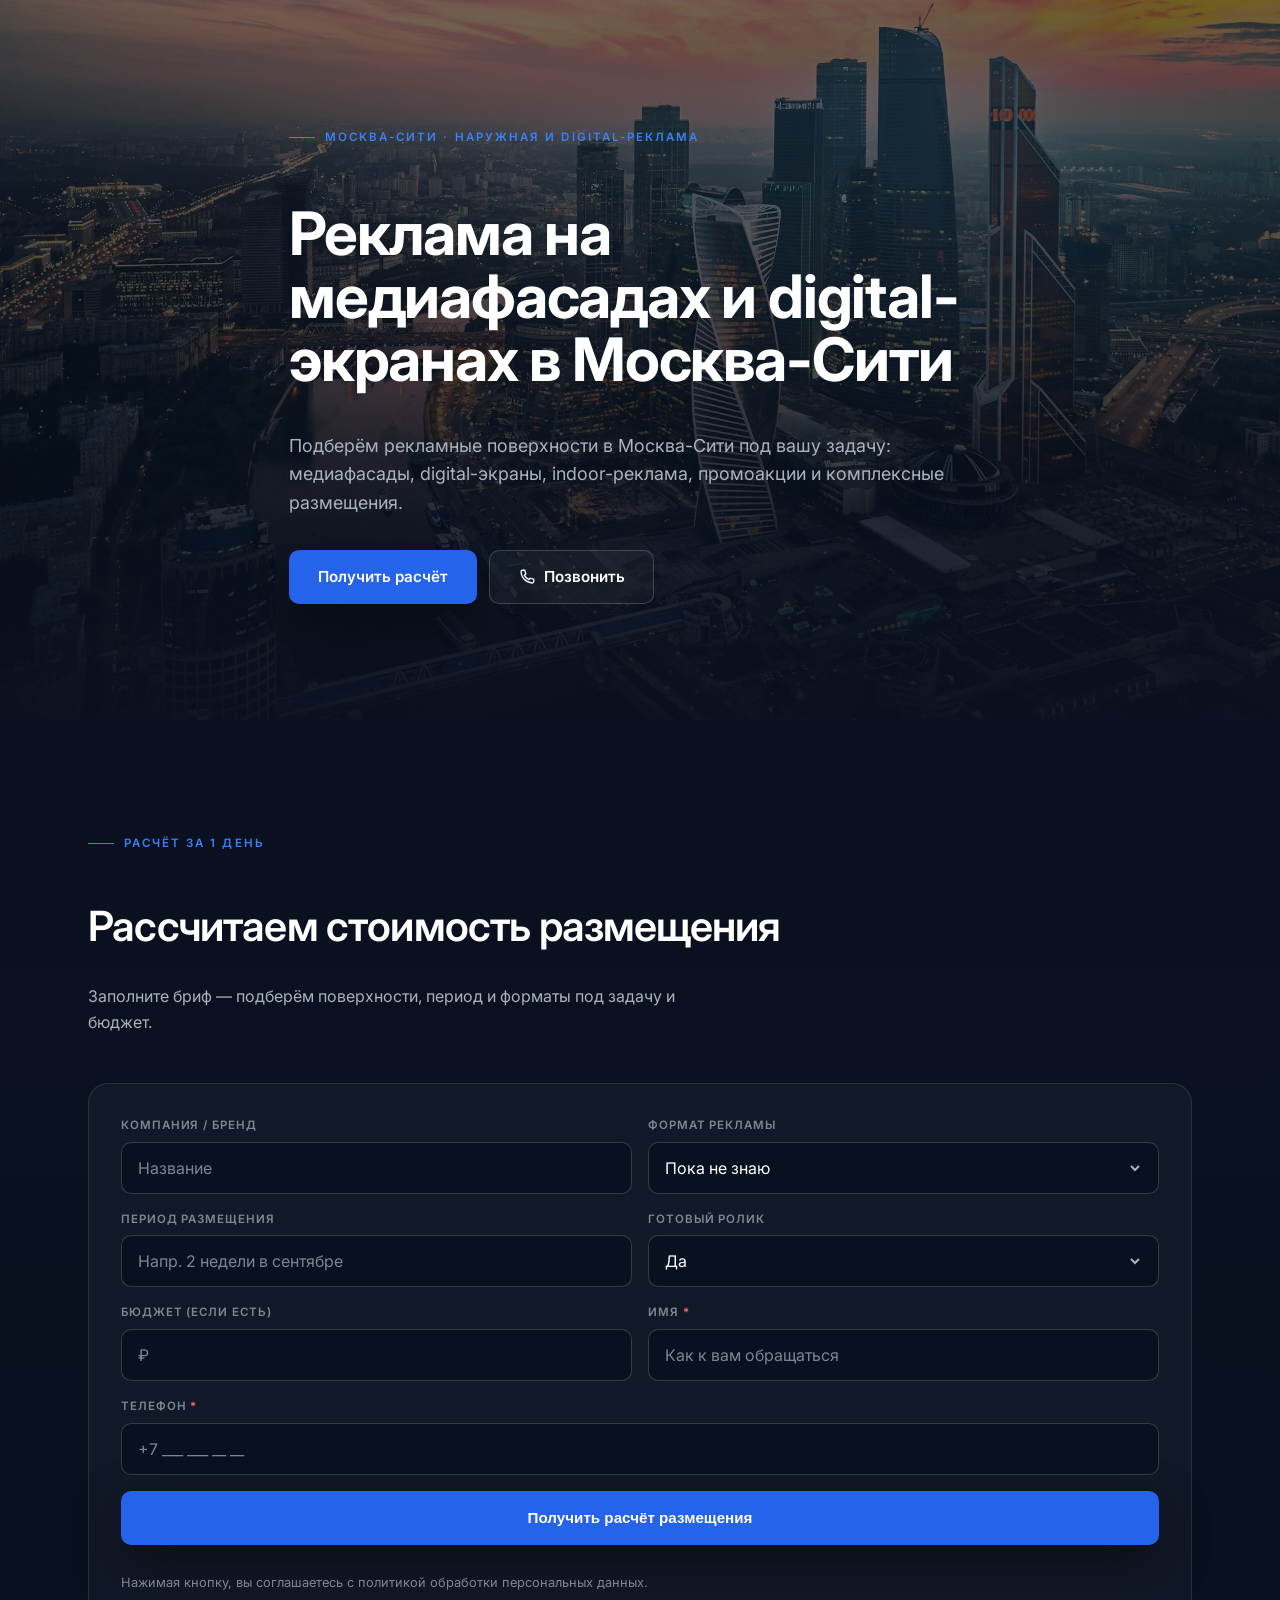
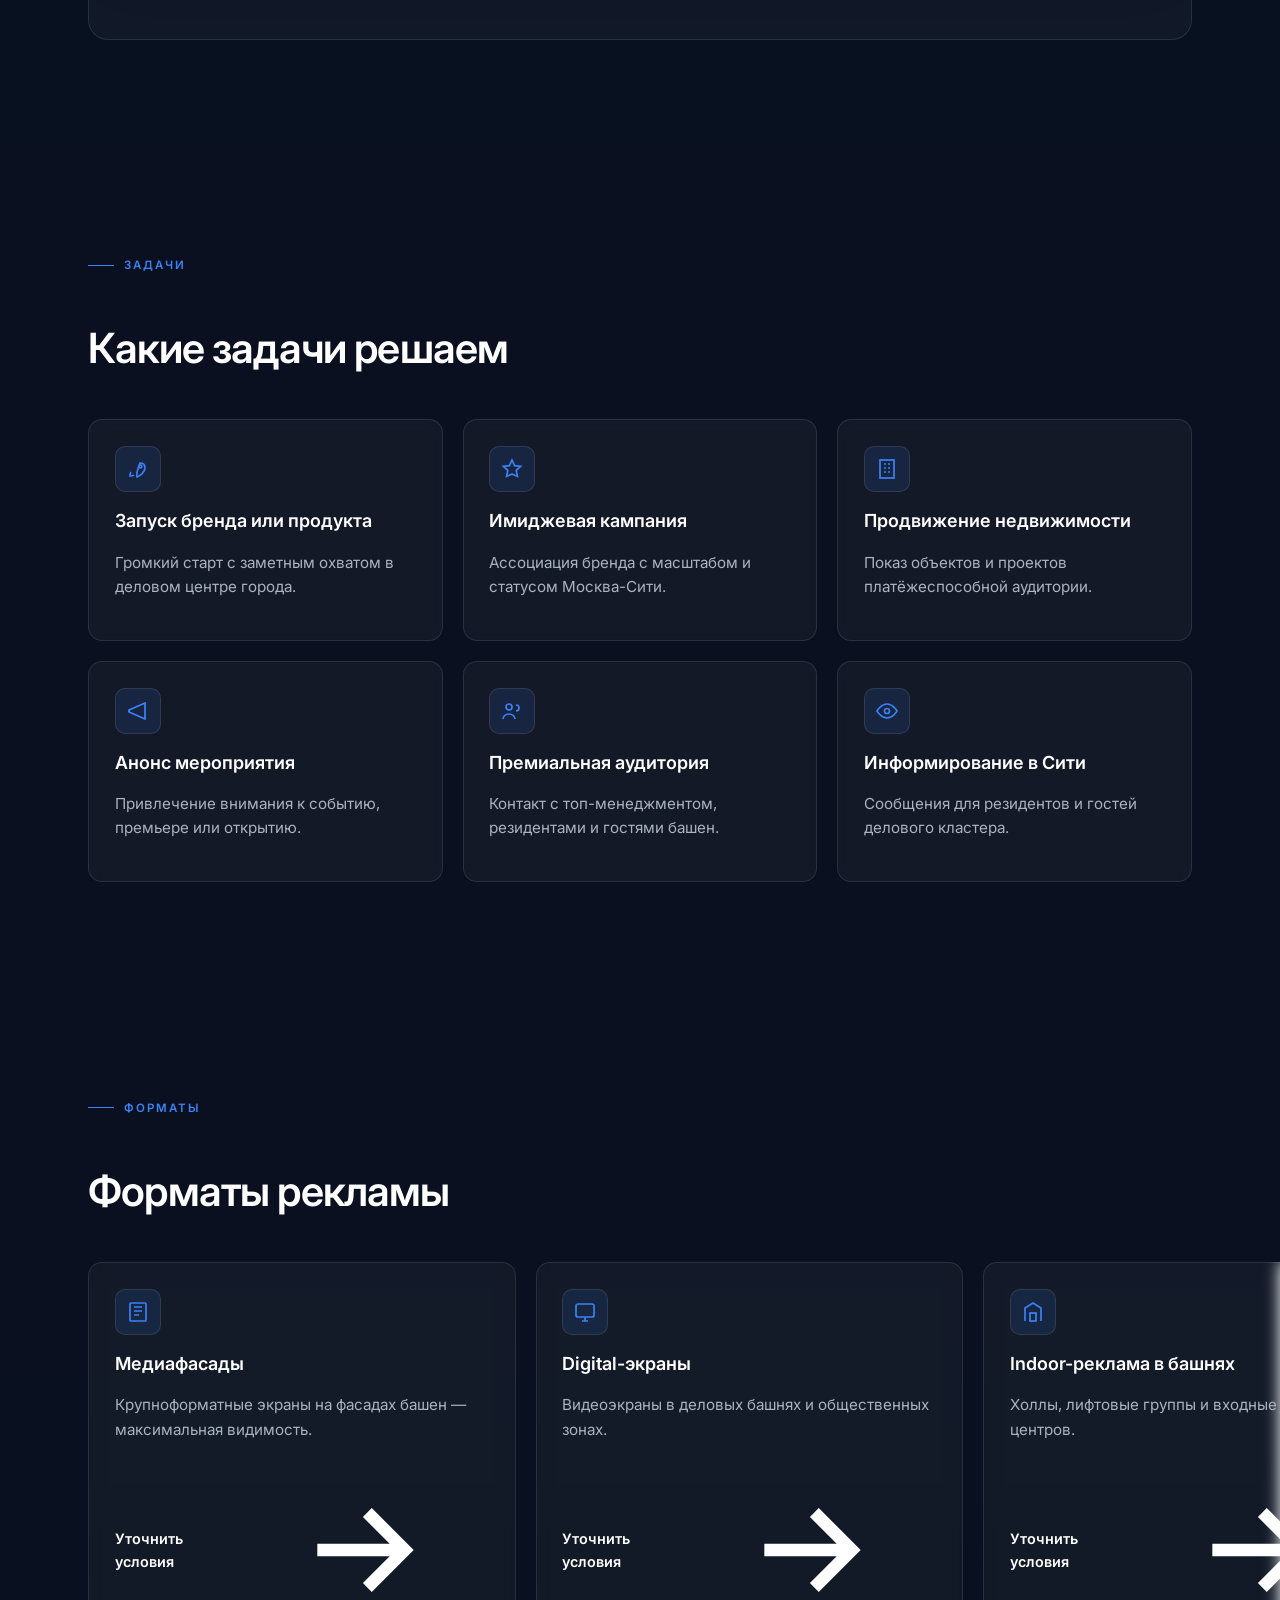
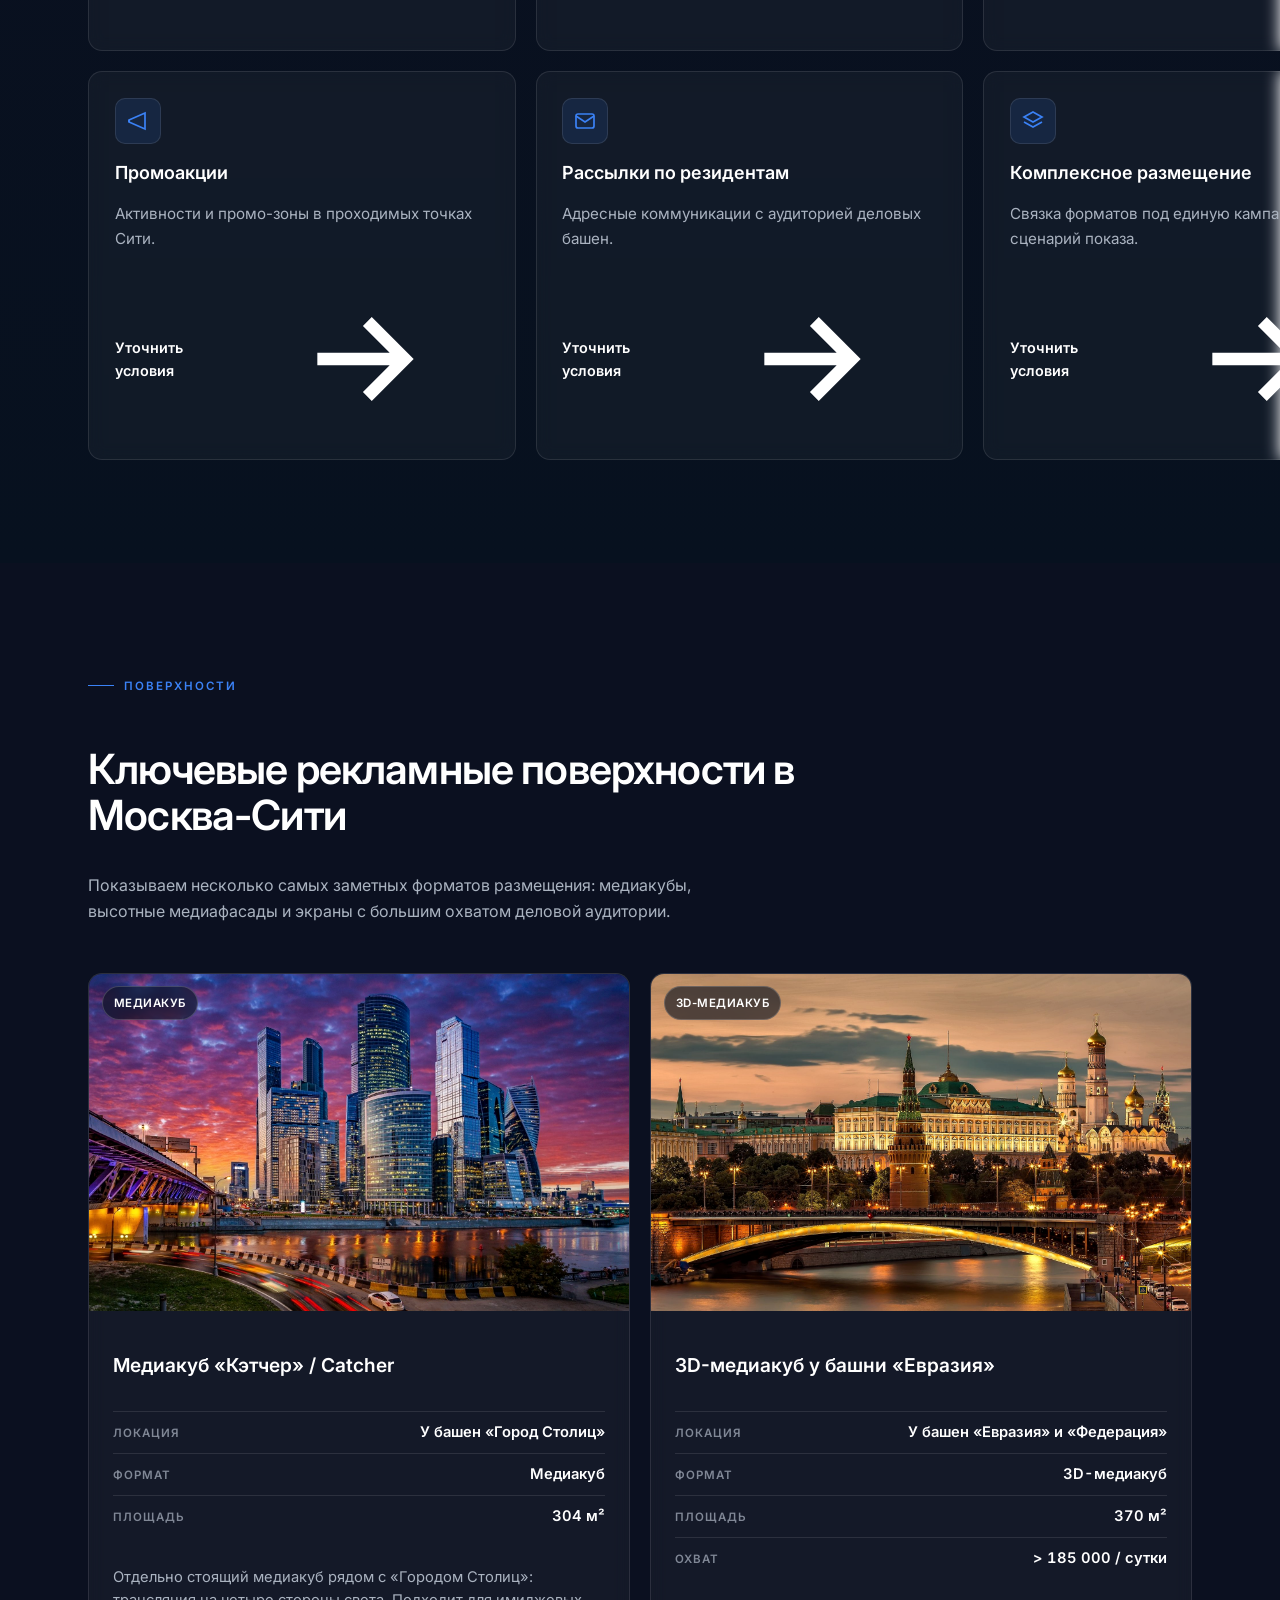
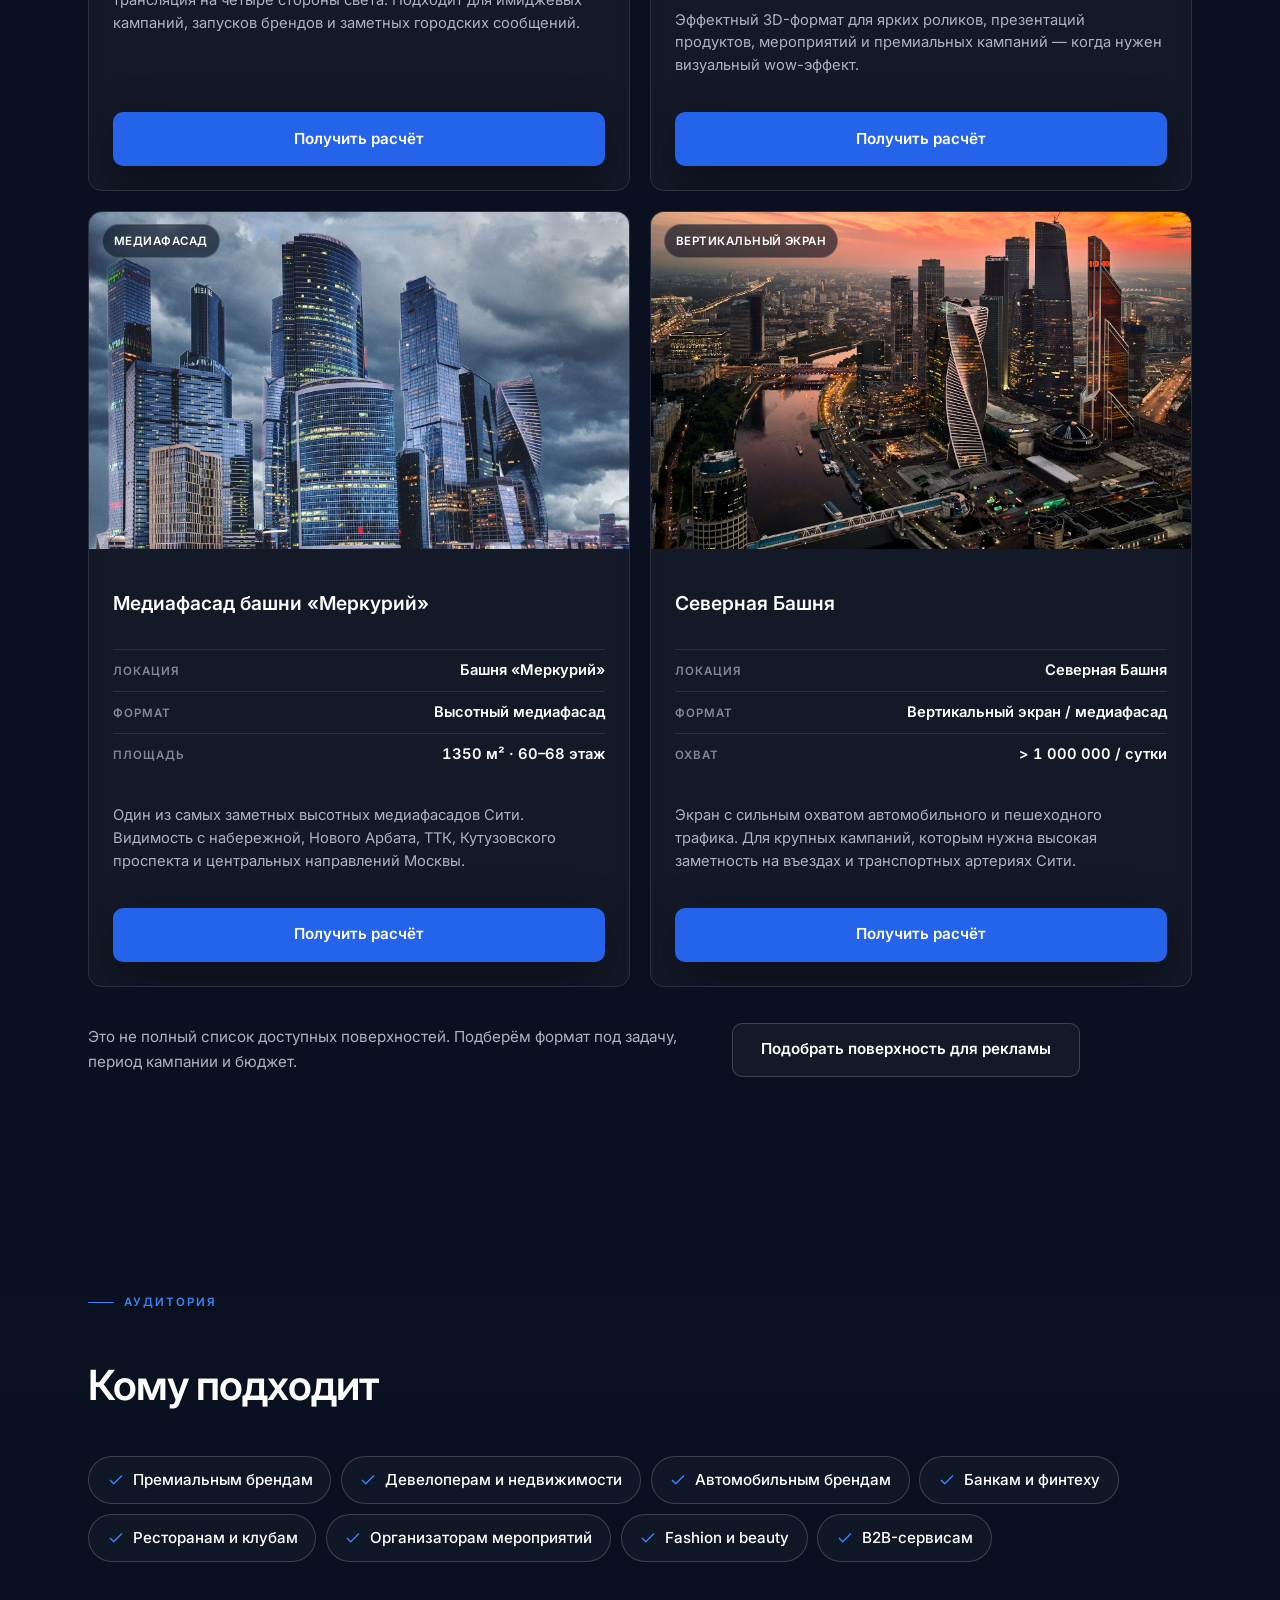
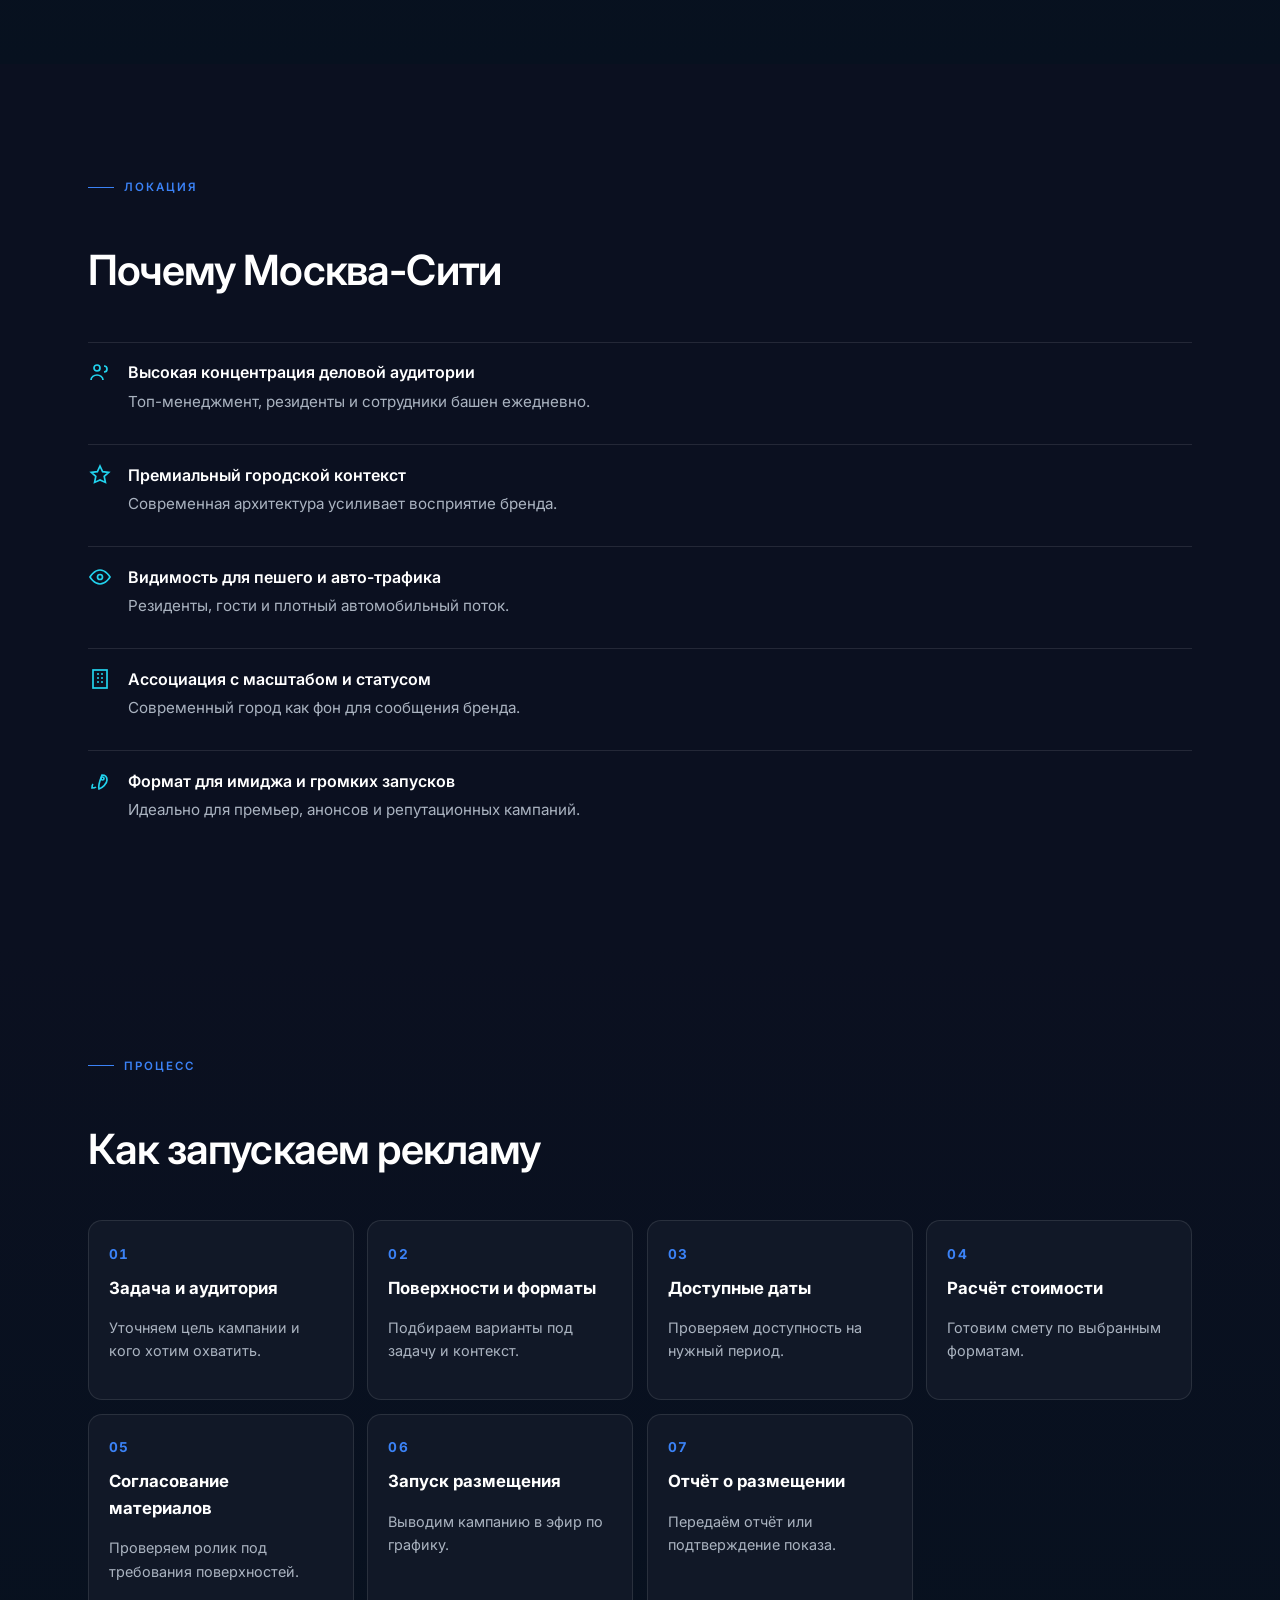
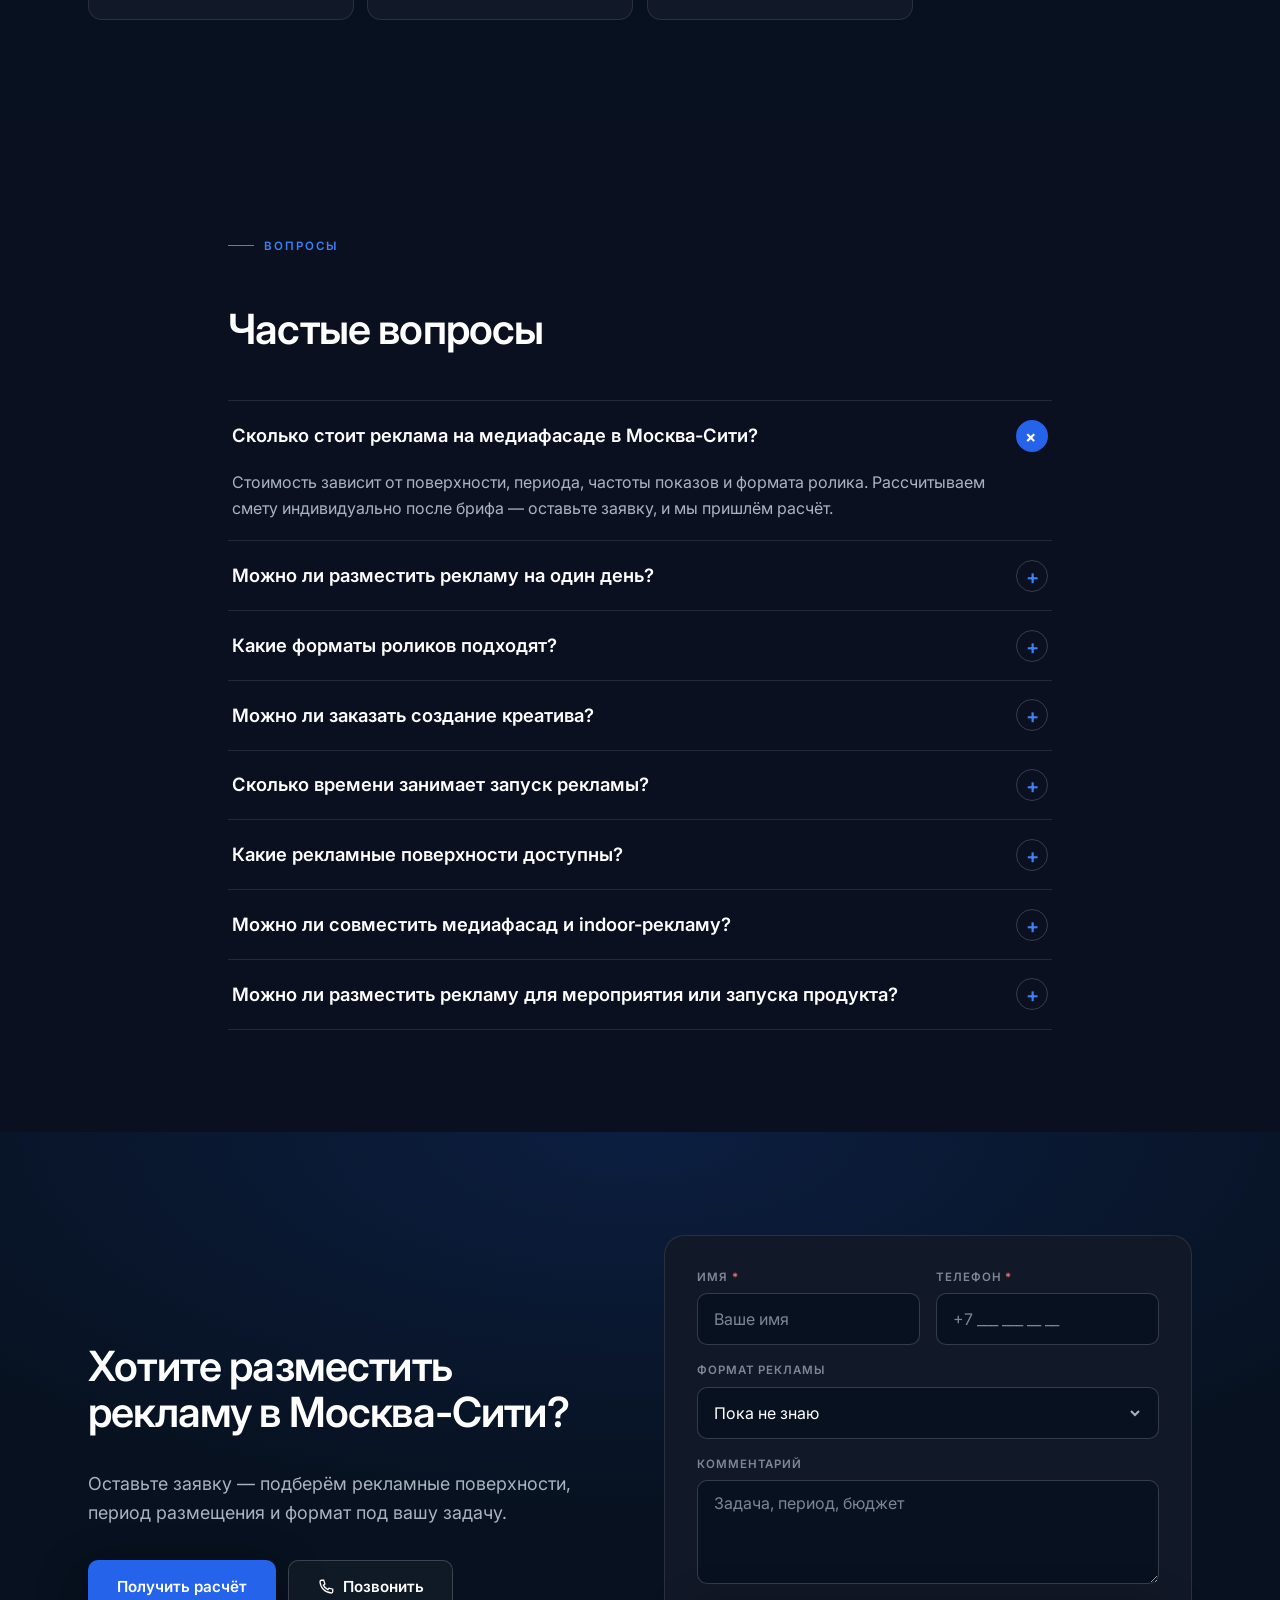
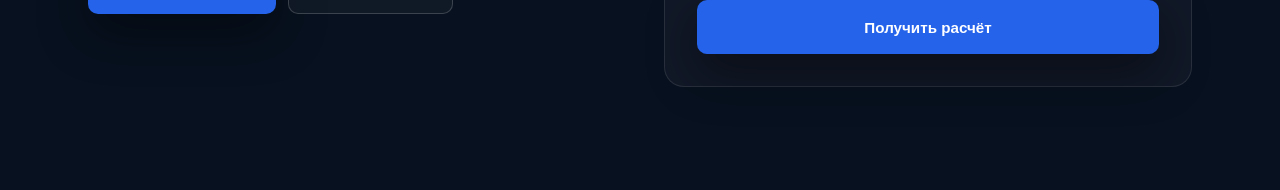
==== commit 35b5326f: "Rework "Рекламные поверхности" into 4 key surfaces with CTAs Replaced the generic 6-tile surfaces li" ====
--- a/reklama-v-moskva-siti/prototype.html
+++ b/reklama-v-moskva-siti/prototype.html
@@ -114,18 +114,87 @@
     </div>
   </section>
 
-  <!-- 5. РЕКЛАМНЫЕ ПОВЕРХНОСТИ -->
+  <!-- 5. КЛЮЧЕВЫЕ РЕКЛАМНЫЕ ПОВЕРХНОСТИ -->
   <section class="ads-city-section" aria-labelledby="ac-surf-t">
     <div class="ads-city__wrap">
-      <div class="ads-city-head"><p class="ads-city-eyebrow">Поверхности</p><h2 class="ads-city-h2" id="ac-surf-t">Рекламные поверхности в Москва-Сити</h2>
-        <p class="ads-city-sub">Подберём поверхности под задачу, период кампании, формат материалов и бюджет. Доступность поверхностей и условия размещения уточняются под конкретную кампанию.</p></div>
-      <div class="ads-city-grid ads-city-grid--3">
-        <article class="ads-city-surface"><img class="ads-city-surface__img" src="assets/img/s-facade.jpg" alt="Медиафасады Москва-Сити" loading="lazy" decoding="async" width="800" height="600"><h3>Медиафасады Москва-Сити</h3><p>Крупный формат на фасадах башен.</p></article>
-        <article class="ads-city-surface"><img class="ads-city-surface__img" src="assets/img/s-screens.jpg" alt="Digital-экраны в деловых башнях Москва-Сити" loading="lazy" decoding="async" width="800" height="600"><h3>Digital-экраны в башнях</h3><p>Видеоэкраны в деловых пространствах.</p></article>
-        <article class="ads-city-surface"><img class="ads-city-surface__img" src="assets/img/s-indoor.jpg" alt="Indoor-реклама в холлах башен Москва-Сити" loading="lazy" decoding="async" width="800" height="600"><h3>Indoor-реклама в холлах</h3><p>Лобби и общественные зоны.</p></article>
-        <article class="ads-city-surface"><img class="ads-city-surface__img" src="assets/img/s-entrance.jpg" alt="Реклама во входных группах Москва-Сити" loading="lazy" decoding="async" width="800" height="600"><h3>Входные группы</h3><p>Точки входа и потоки трафика.</p></article>
-        <article class="ads-city-surface"><img class="ads-city-surface__img" src="assets/img/s-promo.jpg" alt="Промо-зоны Москва-Сити" loading="lazy" decoding="async" width="800" height="600"><h3>Промо-зоны</h3><p>Площадки под активации и сэмплинг.</p></article>
-        <article class="ads-city-surface"><img class="ads-city-surface__img" src="assets/img/s-complex.jpg" alt="Комплексные рекламные кампании в Москва-Сити" loading="lazy" decoding="async" width="800" height="600"><h3>Комплексные кампании</h3><p>Несколько форматов в одной кампании.</p></article>
+      <div class="ads-city-head"><p class="ads-city-eyebrow">Поверхности</p><h2 class="ads-city-h2" id="ac-surf-t">Ключевые рекламные поверхности в Москва-Сити</h2>
+        <p class="ads-city-sub">Показываем несколько самых заметных форматов размещения: медиакубы, высотные медиафасады и экраны с большим охватом деловой аудитории.</p></div>
+      <div class="ads-city-surfaces">
+
+        <article class="ads-city-surf">
+          <div class="ads-city-surf__media">
+            <img class="ads-city-surf__img" src="assets/img/surf-catcher.jpg" alt="Медиакуб «Кэтчер» возле башен «Город Столиц», Москва-Сити" loading="lazy" decoding="async" width="800" height="500">
+            <span class="ads-city-surf__badge">Медиакуб</span>
+          </div>
+          <div class="ads-city-surf__body">
+            <h3 class="ads-city-surf__name">Медиакуб «Кэтчер» / Catcher</h3>
+            <ul class="ads-city-surf__meta">
+              <li><span>Локация</span><b>У башен «Город Столиц»</b></li>
+              <li><span>Формат</span><b>Медиакуб</b></li>
+              <li><span>Площадь</span><b>304 м²</b></li>
+            </ul>
+            <p class="ads-city-surf__desc">Отдельно стоящий медиакуб рядом с «Городом Столиц»: трансляция на четыре стороны света. Подходит для имиджевых кампаний, запусков брендов и заметных городских сообщений.</p>
+            <a class="ads-city-btn ads-city-btn--primary ads-city-surf__cta" href="#ads-city-calc" data-ads-surface="Медиакуб Кэтчер">Получить расчёт</a>
+          </div>
+        </article>
+
+        <article class="ads-city-surf">
+          <div class="ads-city-surf__media">
+            <img class="ads-city-surf__img" src="assets/img/surf-eurasia.jpg" alt="3D-медиакуб у башни «Евразия», Москва-Сити" loading="lazy" decoding="async" width="800" height="500">
+            <span class="ads-city-surf__badge">3D-медиакуб</span>
+          </div>
+          <div class="ads-city-surf__body">
+            <h3 class="ads-city-surf__name">3D-медиакуб у башни «Евразия»</h3>
+            <ul class="ads-city-surf__meta">
+              <li><span>Локация</span><b>У башен «Евразия» и «Федерация»</b></li>
+              <li><span>Формат</span><b>3D-медиакуб</b></li>
+              <li><span>Площадь</span><b>370 м²</b></li>
+              <li><span>Охват</span><b>&gt; 185 000 / сутки</b></li>
+            </ul>
+            <p class="ads-city-surf__desc">Эффектный 3D-формат для ярких роликов, презентаций продуктов, мероприятий и премиальных кампаний — когда нужен визуальный wow-эффект.</p>
+            <a class="ads-city-btn ads-city-btn--primary ads-city-surf__cta" href="#ads-city-calc" data-ads-surface="3D медиакуб Евразия">Получить расчёт</a>
+          </div>
+        </article>
+
+        <article class="ads-city-surf">
+          <div class="ads-city-surf__media">
+            <img class="ads-city-surf__img" src="assets/img/surf-mercury.jpg" alt="Высотный медиафасад башни «Меркурий», Москва-Сити" loading="lazy" decoding="async" width="800" height="500">
+            <span class="ads-city-surf__badge">Медиафасад</span>
+          </div>
+          <div class="ads-city-surf__body">
+            <h3 class="ads-city-surf__name">Медиафасад башни «Меркурий»</h3>
+            <ul class="ads-city-surf__meta">
+              <li><span>Локация</span><b>Башня «Меркурий»</b></li>
+              <li><span>Формат</span><b>Высотный медиафасад</b></li>
+              <li><span>Площадь</span><b>1350 м² · 60–68 этаж</b></li>
+            </ul>
+            <p class="ads-city-surf__desc">Один из самых заметных высотных медиафасадов Сити. Видимость с набережной, Нового Арбата, ТТК, Кутузовского проспекта и центральных направлений Москвы.</p>
+            <a class="ads-city-btn ads-city-btn--primary ads-city-surf__cta" href="#ads-city-calc" data-ads-surface="Медиафасад Меркурий">Получить расчёт</a>
+          </div>
+        </article>
+
+        <article class="ads-city-surf">
+          <div class="ads-city-surf__media">
+            <img class="ads-city-surf__img" src="assets/img/surf-severnaya.jpg" alt="Вертикальный медиафасад Северной Башни, Москва-Сити" loading="lazy" decoding="async" width="800" height="500">
+            <span class="ads-city-surf__badge">Вертикальный экран</span>
+          </div>
+          <div class="ads-city-surf__body">
+            <h3 class="ads-city-surf__name">Северная Башня</h3>
+            <ul class="ads-city-surf__meta">
+              <li><span>Локация</span><b>Северная Башня</b></li>
+              <li><span>Формат</span><b>Вертикальный экран / медиафасад</b></li>
+              <li><span>Охват</span><b>&gt; 1 000 000 / сутки</b></li>
+            </ul>
+            <p class="ads-city-surf__desc">Экран с сильным охватом автомобильного и пешеходного трафика. Для крупных кампаний, которым нужна высокая заметность на въездах и транспортных артериях Сити.</p>
+            <a class="ads-city-btn ads-city-btn--primary ads-city-surf__cta" href="#ads-city-calc" data-ads-surface="Северная Башня">Получить расчёт</a>
+          </div>
+        </article>
+
+      </div>
+
+      <div class="ads-city-surfaces-foot">
+        <p>Это не полный список доступных поверхностей. Подберём формат под задачу, период кампании и бюджет.</p>
+        <a class="ads-city-btn ads-city-btn--ghost" href="#ads-city-calc">Подобрать поверхность для рекламы</a>
       </div>
     </div>
   </section>
--- a/reklama-v-moskva-siti/assets/ads-city.css
+++ b/reklama-v-moskva-siti/assets/ads-city.css
@@ -76,19 +76,35 @@
 .ads-city-card__link{display:inline-flex;align-items:center;gap:.4rem;margin-top:1.1rem;
   color:var(--ac-accent);font-weight:600;font-size:.9rem;min-height:44px}
 
-/* — карточка-поверхность с фото — */
-.ads-city-surface{position:relative;overflow:hidden;border-radius:var(--ac-r);border:1px solid var(--ac-line);
-  min-height:clamp(220px,26vw,300px);display:flex;flex-direction:column;justify-content:flex-end;
-  padding:clamp(1.1rem,2vw,1.6rem);isolation:isolate;
-  transition:transform var(--ac-dur) var(--ac-ease),border-color var(--ac-dur)}
-.ads-city-surface__img{position:absolute;inset:0;width:100%;height:100%;object-fit:cover;z-index:-2;
+/* — карточка ключевой поверхности: фото + мета + CTA — */
+.ads-city-surfaces{display:grid;gap:clamp(.85rem,1.6vw,1.25rem);grid-template-columns:1fr}
+@media (min-width:760px){.ads-city-surfaces{grid-template-columns:1fr 1fr}}
+.ads-city-surf{display:flex;flex-direction:column;background:rgba(255,255,255,.04);
+  border:1px solid var(--ac-line);border-radius:var(--ac-r);overflow:hidden;
+  backdrop-filter:blur(8px);-webkit-backdrop-filter:blur(8px);
+  transition:transform var(--ac-dur) var(--ac-ease),border-color var(--ac-dur),box-shadow var(--ac-dur)}
+@media (hover:hover){.ads-city-surf:hover{transform:translateY(-4px);border-color:var(--ac-accent);box-shadow:var(--ac-glow)}
+  .ads-city-surf:hover .ads-city-surf__img{transform:scale(1.06)}}
+.ads-city-surf__media{position:relative;aspect-ratio:16/10;overflow:hidden}
+.ads-city-surf__img{position:absolute;inset:0;width:100%;height:100%;object-fit:cover;
   transform:scale(1.02);transition:transform .8s var(--ac-ease);filter:saturate(.95) contrast(1.04)}
-.ads-city-surface::after{content:"";position:absolute;inset:0;z-index:-1;
-  background:linear-gradient(180deg,rgba(7,17,31,.20),rgba(7,17,31,.55) 55%,rgba(7,17,31,.92))}
-.ads-city-surface h3{font-size:1.2rem;font-weight:600}
-.ads-city-surface p{color:var(--ac-ink-2);font-size:.9rem;margin-top:.35rem}
-@media (hover:hover){.ads-city-surface:hover{transform:translateY(-4px);border-color:var(--ac-accent)}
-  .ads-city-surface:hover .ads-city-surface__img{transform:scale(1.07)}}
+.ads-city-surf__badge{position:absolute;top:.8rem;left:.8rem;display:inline-flex;align-items:center;
+  font-size:.72rem;font-weight:600;letter-spacing:.04em;text-transform:uppercase;color:#fff;
+  padding:.4rem .7rem;border-radius:var(--ac-r-pill);background:rgba(7,17,31,.62);
+  border:1px solid var(--ac-line-2);backdrop-filter:blur(6px)}
+.ads-city-surf__body{display:flex;flex-direction:column;flex:1;padding:clamp(1.1rem,2vw,1.5rem)}
+.ads-city-surf__name{font-size:1.2rem;font-weight:600;line-height:1.2}
+.ads-city-surf__meta{list-style:none;margin:.9rem 0;padding:0}
+.ads-city-surf__meta li{display:flex;justify-content:space-between;gap:1rem;align-items:baseline;
+  padding:.55rem 0;border-top:1px solid var(--ac-line)}
+.ads-city-surf__meta span{color:var(--ac-ink-3);font-size:.72rem;font-weight:600;letter-spacing:.08em;
+  text-transform:uppercase;flex:0 0 auto}
+.ads-city-surf__meta b{color:var(--ac-ink);font-weight:600;font-size:.92rem;text-align:right;font-variant-numeric:tabular-nums}
+.ads-city-surf__desc{color:var(--ac-ink-2);font-size:.92rem;line-height:1.55;flex:1}
+.ads-city-surf__cta{margin-top:1.25rem;width:100%}
+.ads-city-surfaces-foot{margin-top:clamp(1.5rem,3vw,2.25rem);display:flex;flex-wrap:wrap;
+  gap:1rem 1.5rem;align-items:center}
+.ads-city-surfaces-foot p{color:var(--ac-ink-2);font-size:.95rem;max-width:62ch;margin:0;flex:1 1 320px}
 
 /* — чипы «кому подходит» — */
 .ads-city-chips{display:flex;flex-wrap:wrap;gap:.6rem}
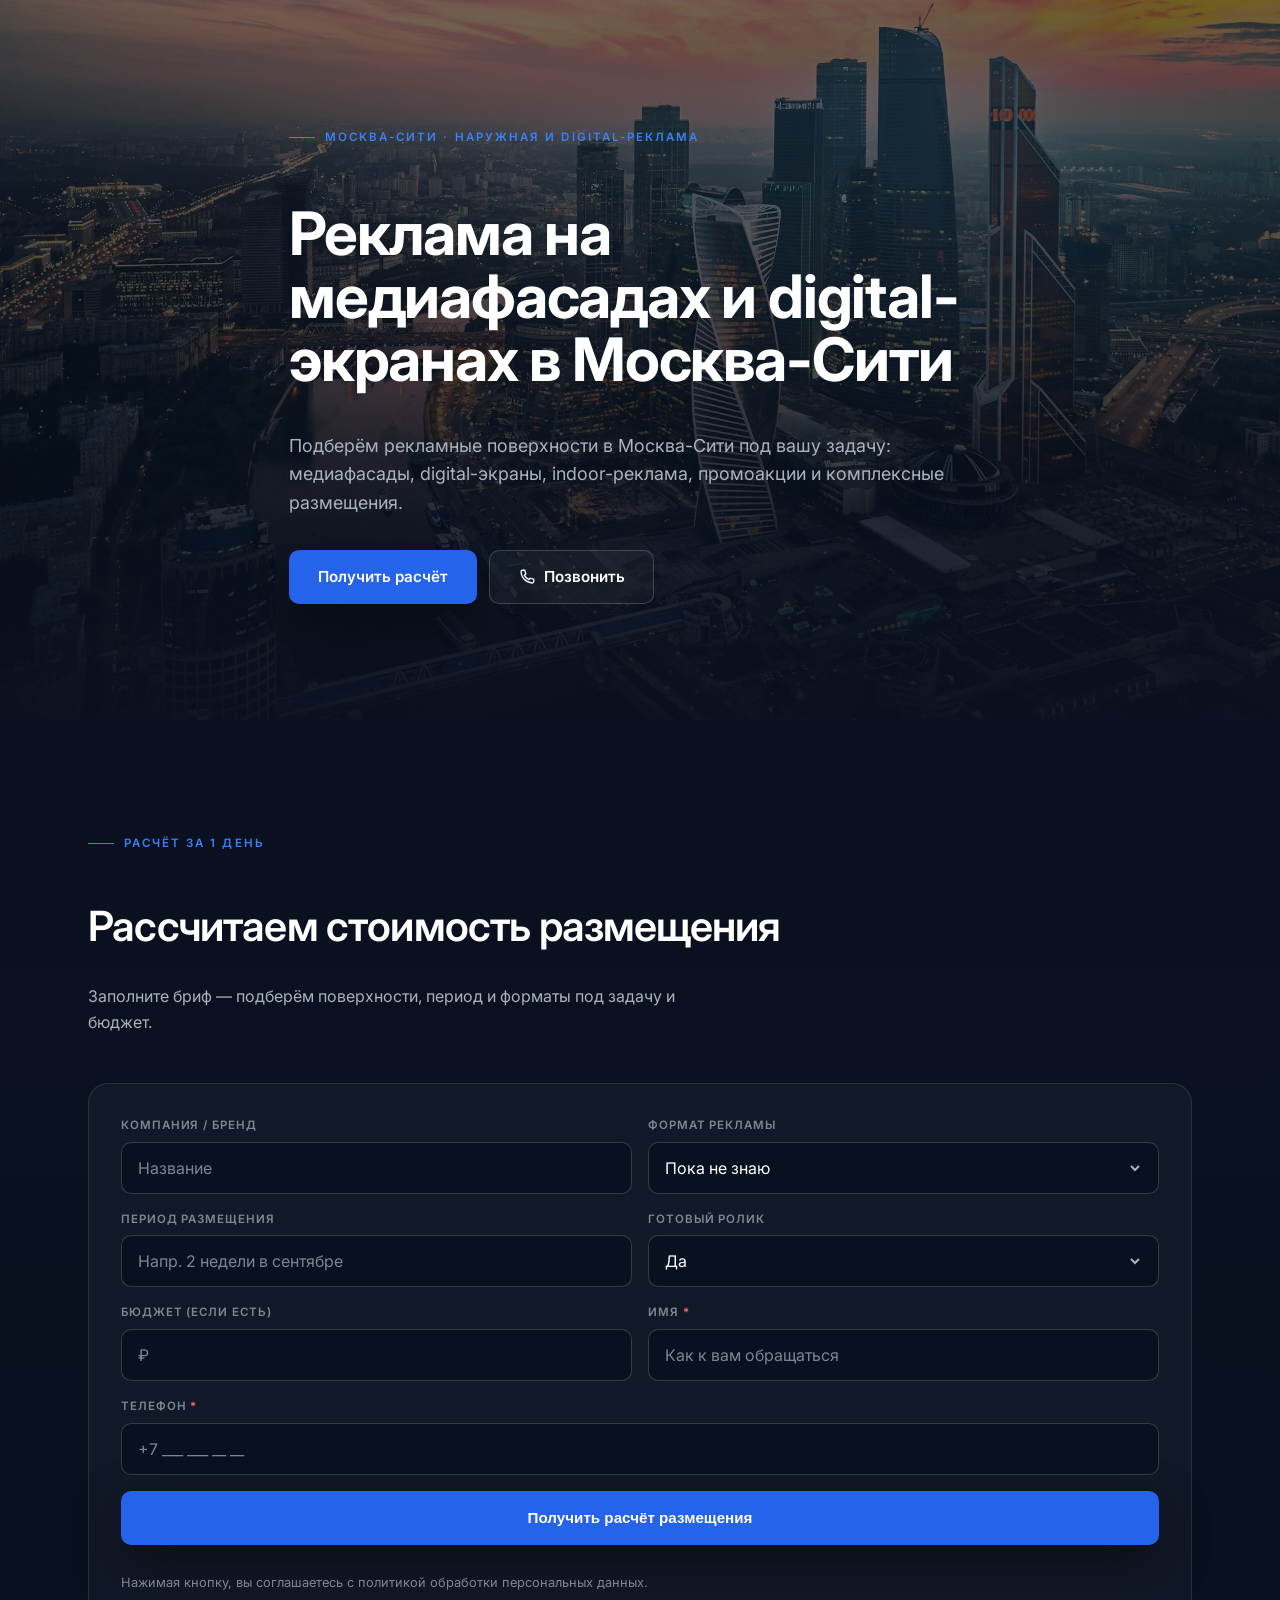
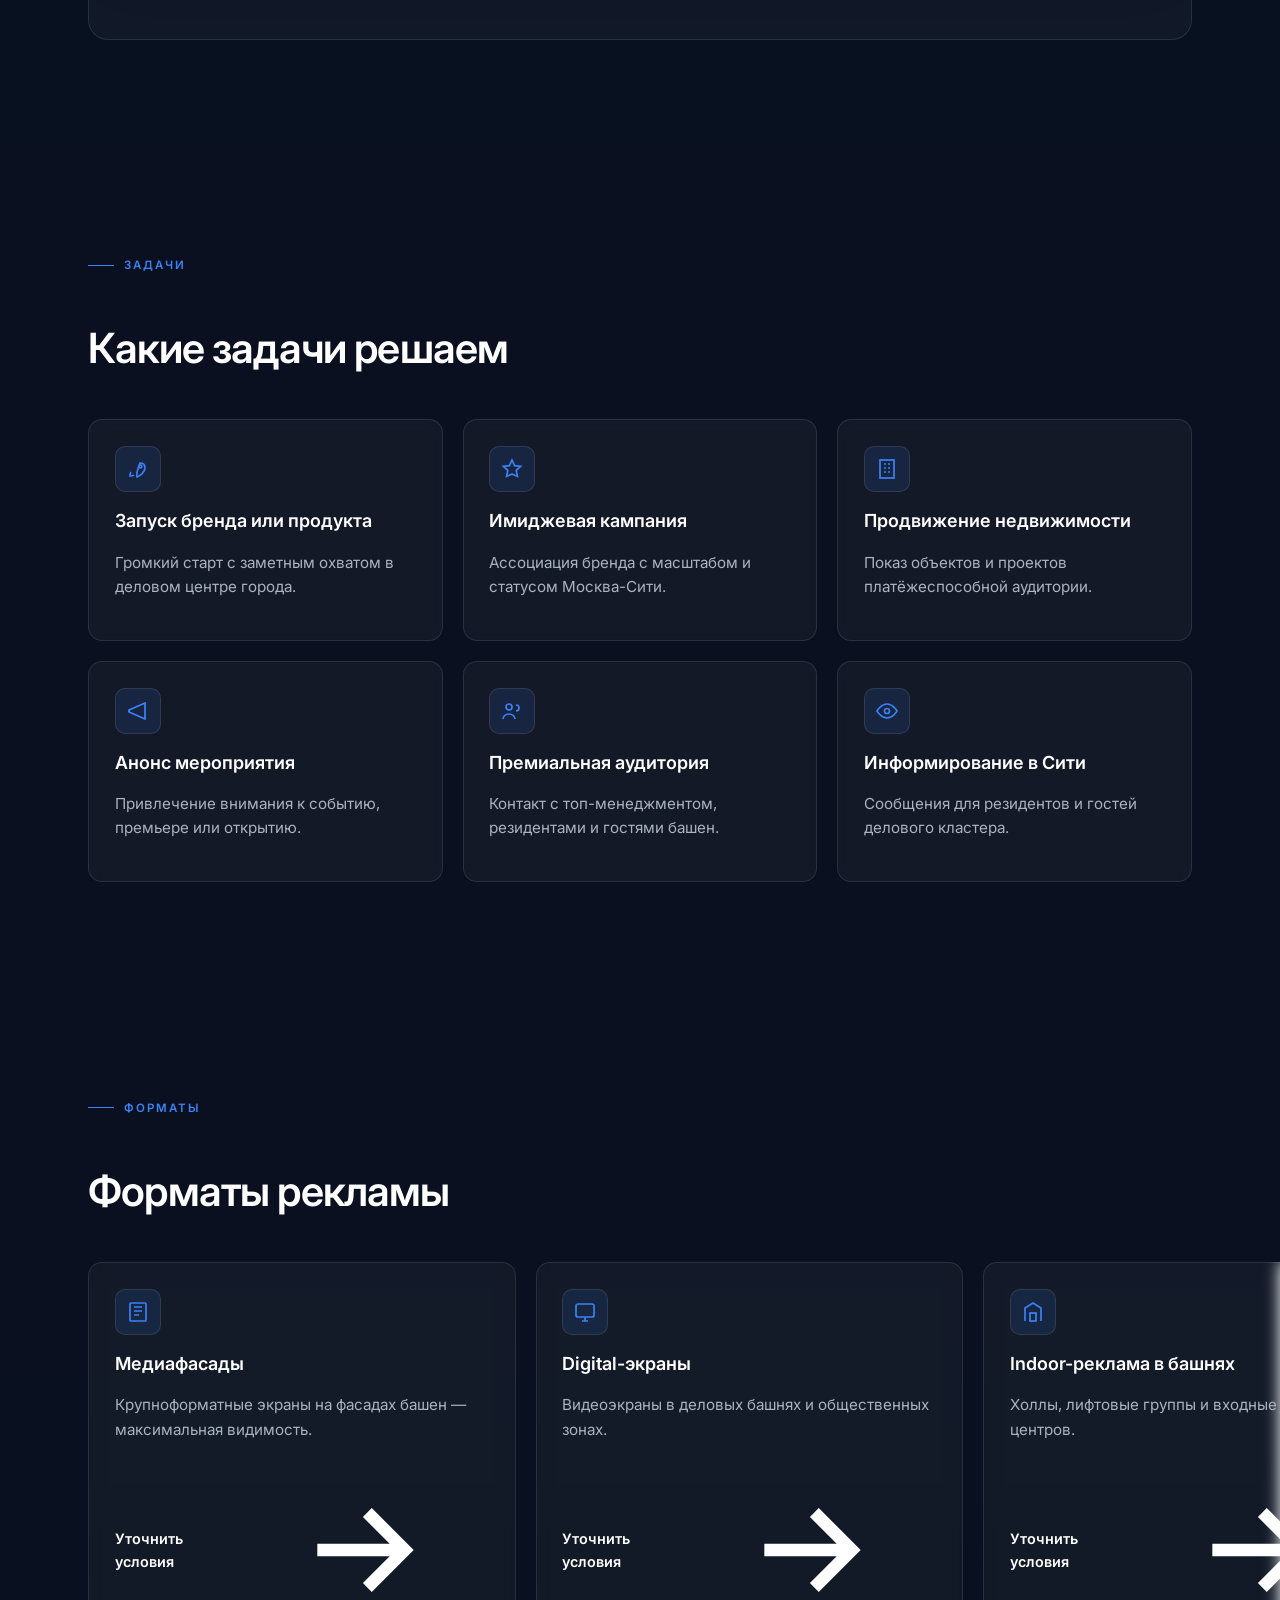
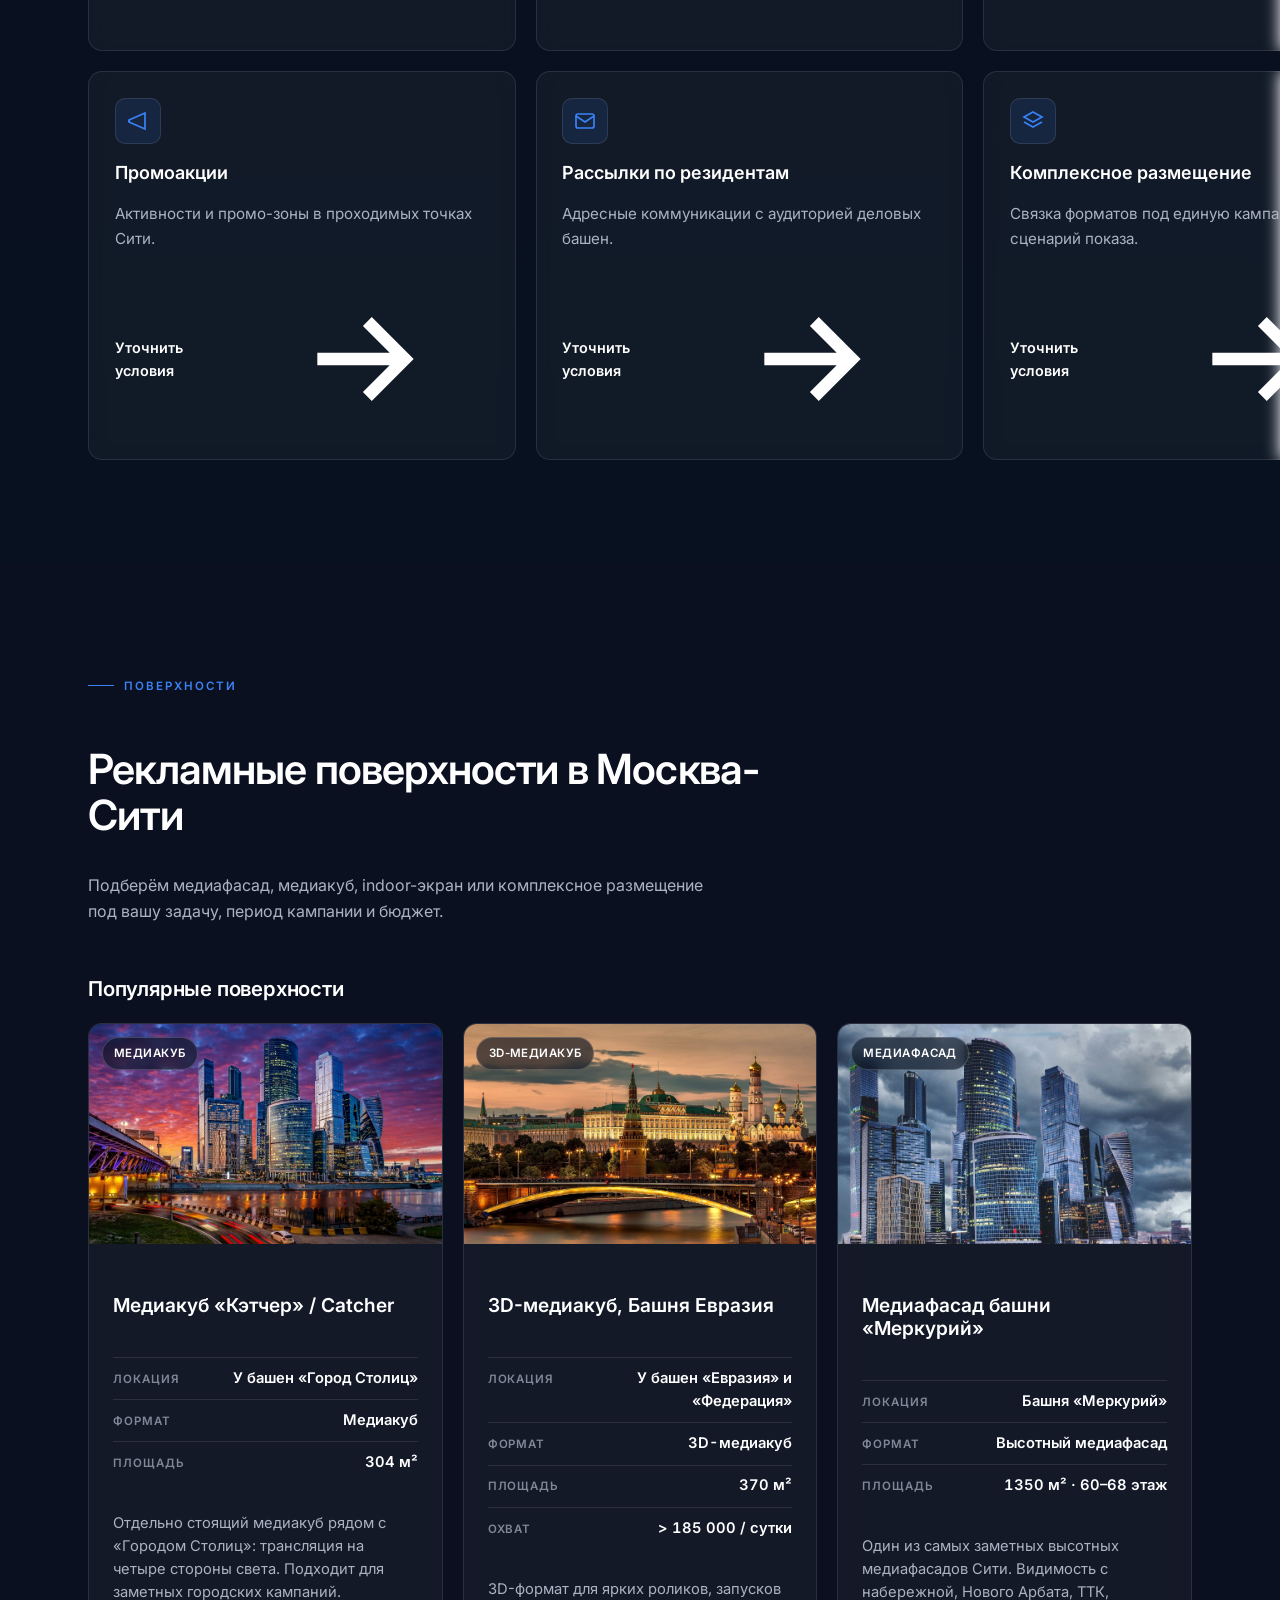
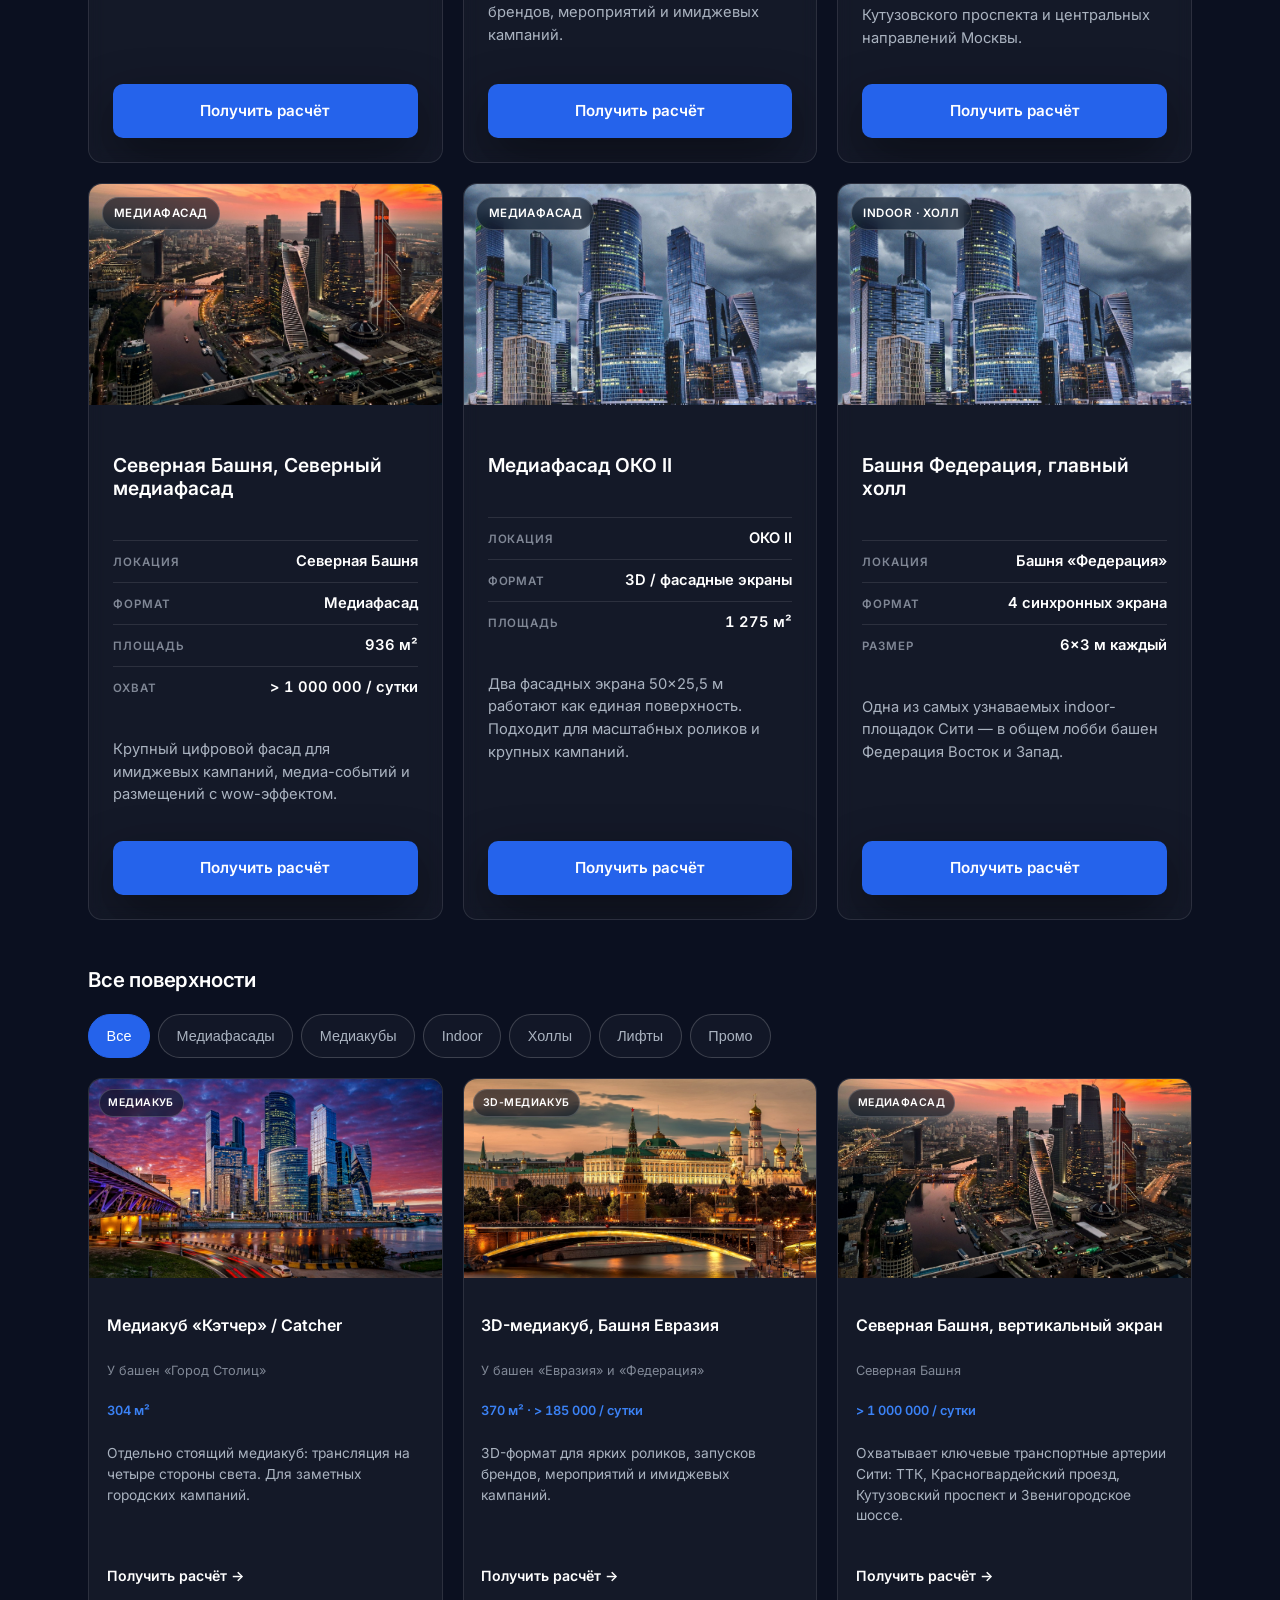
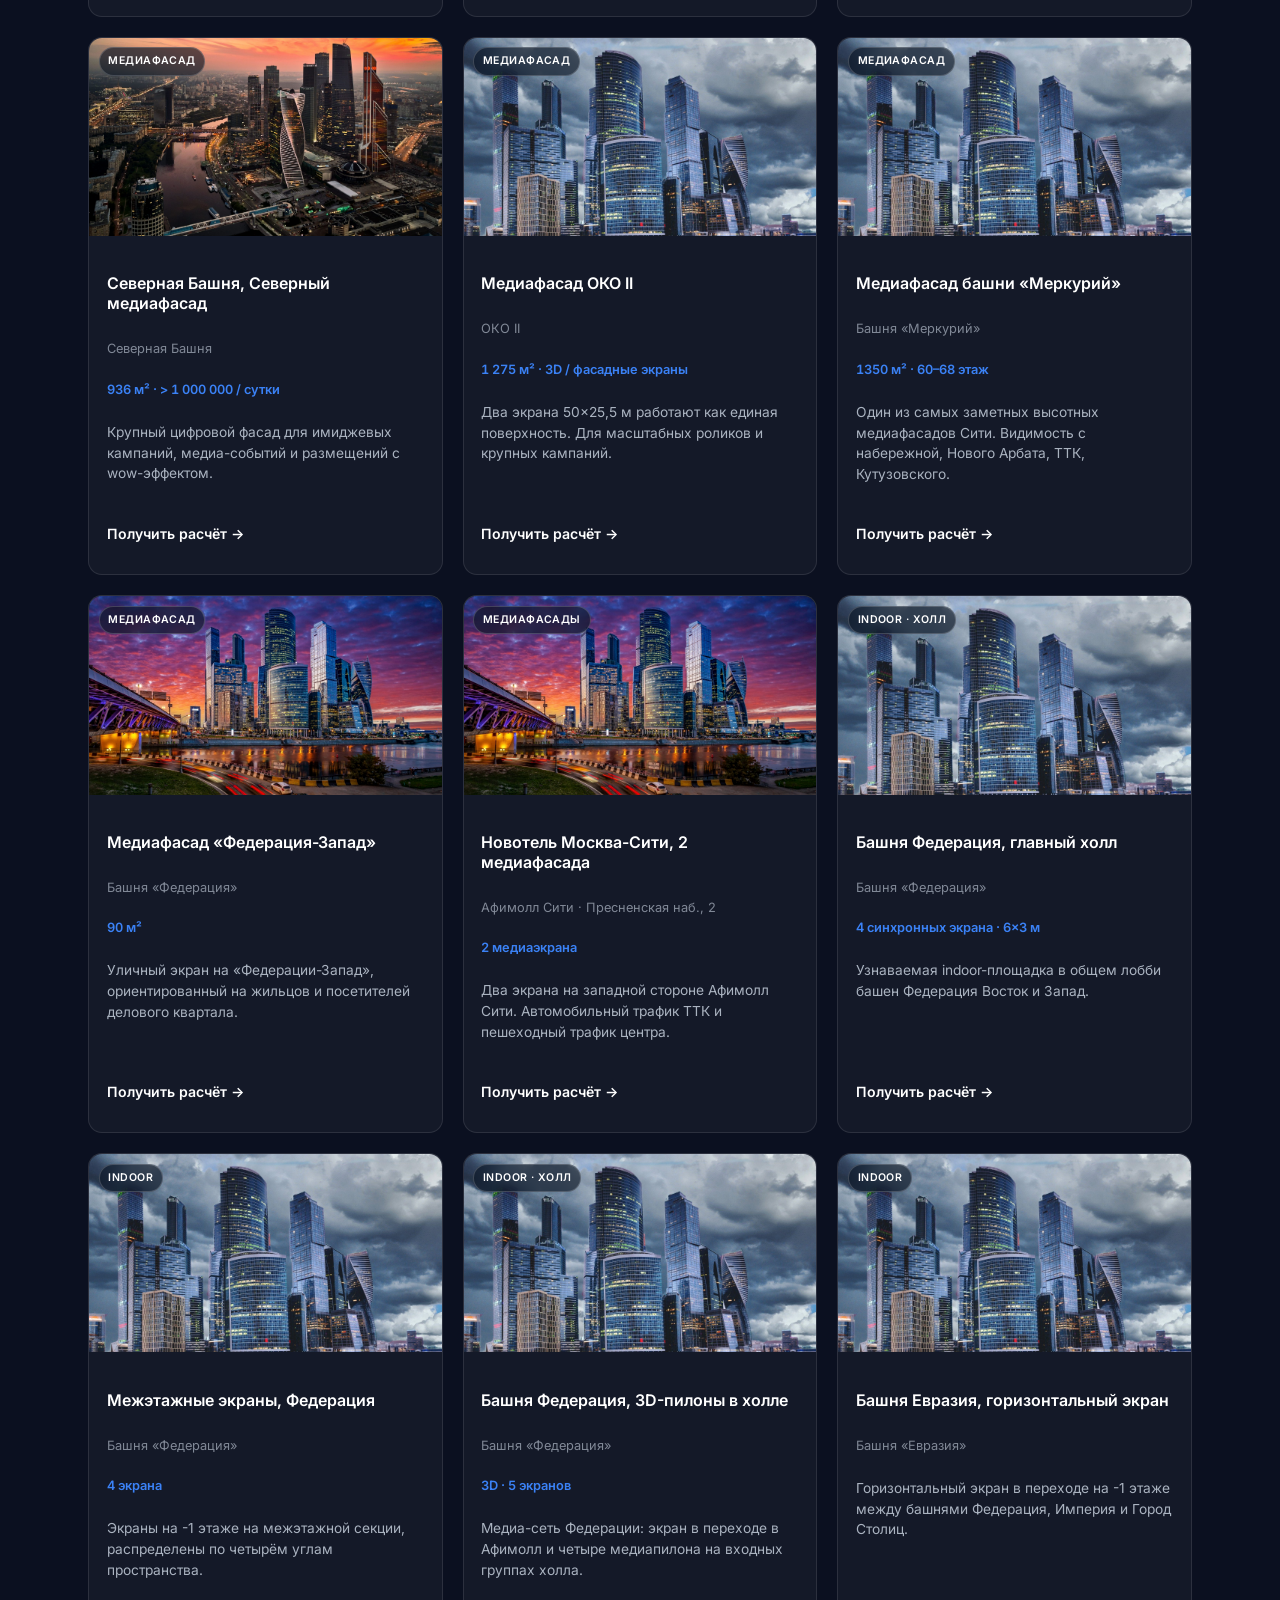
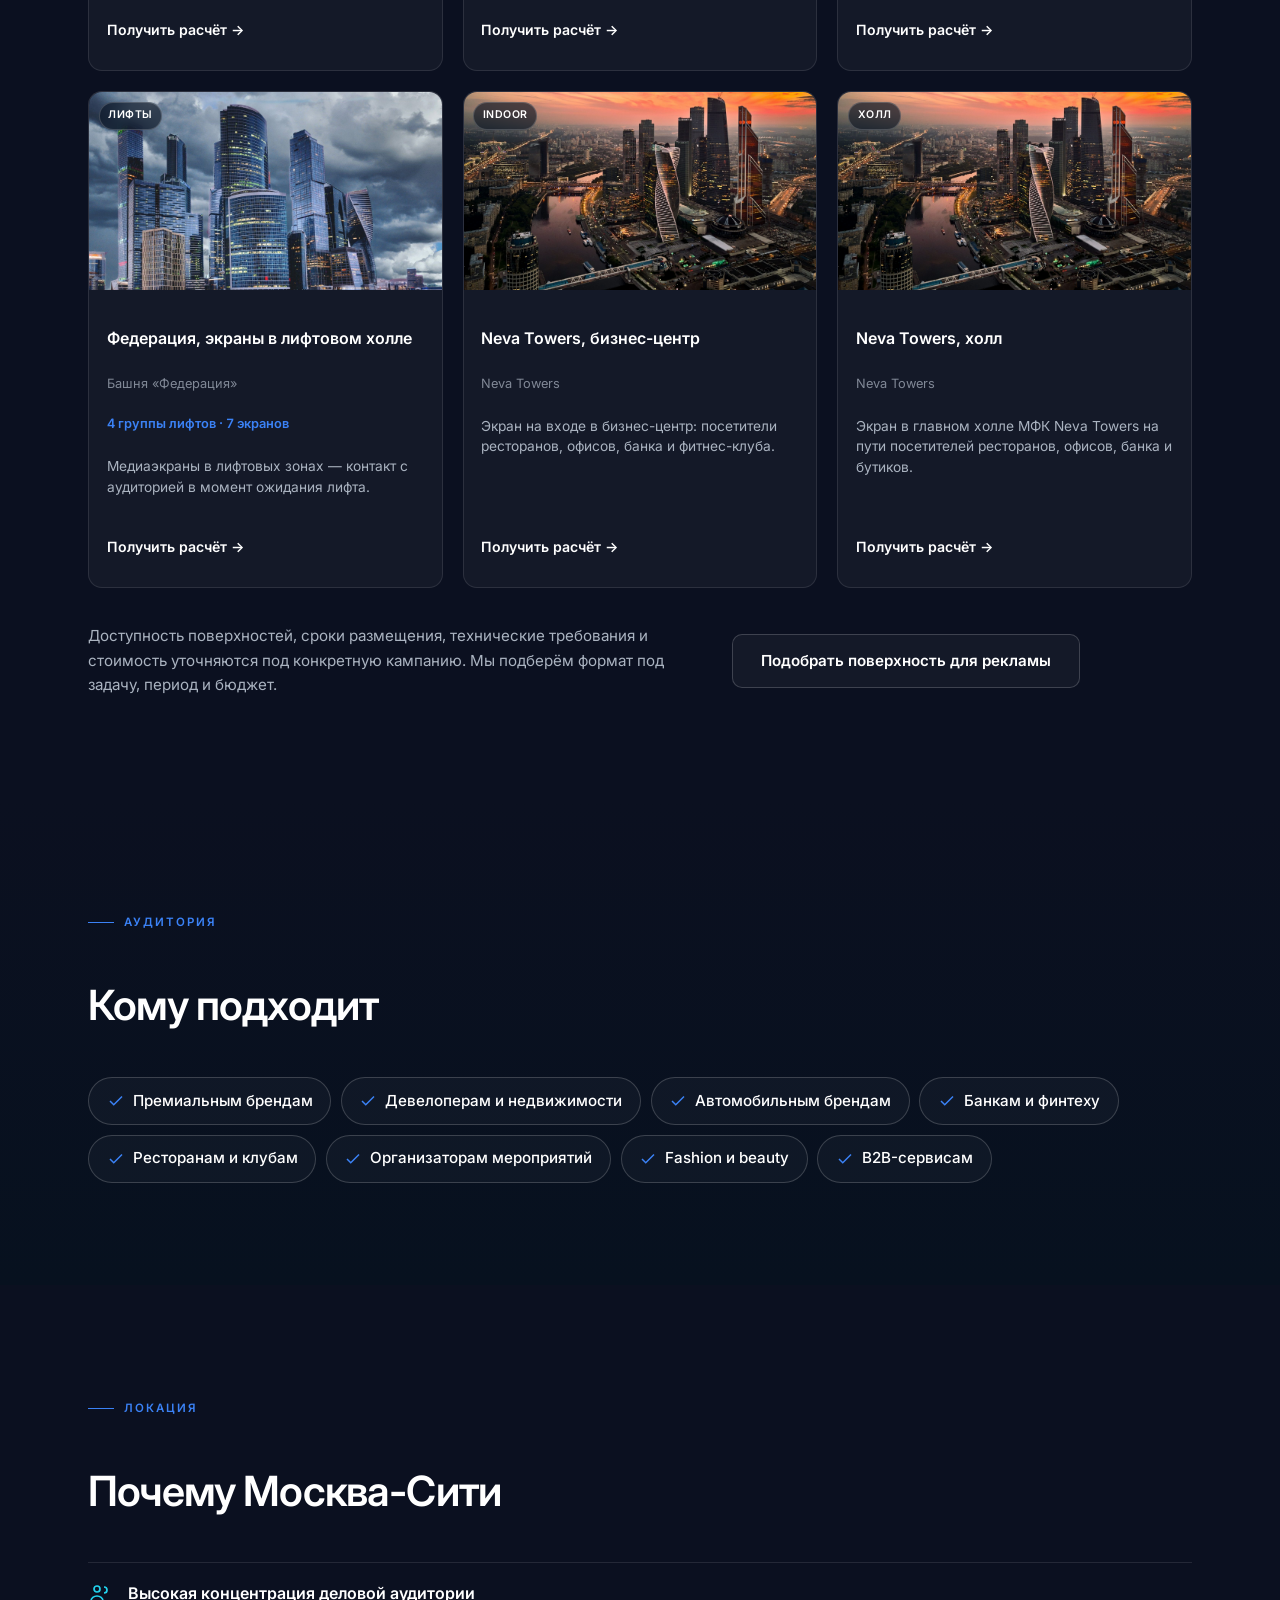
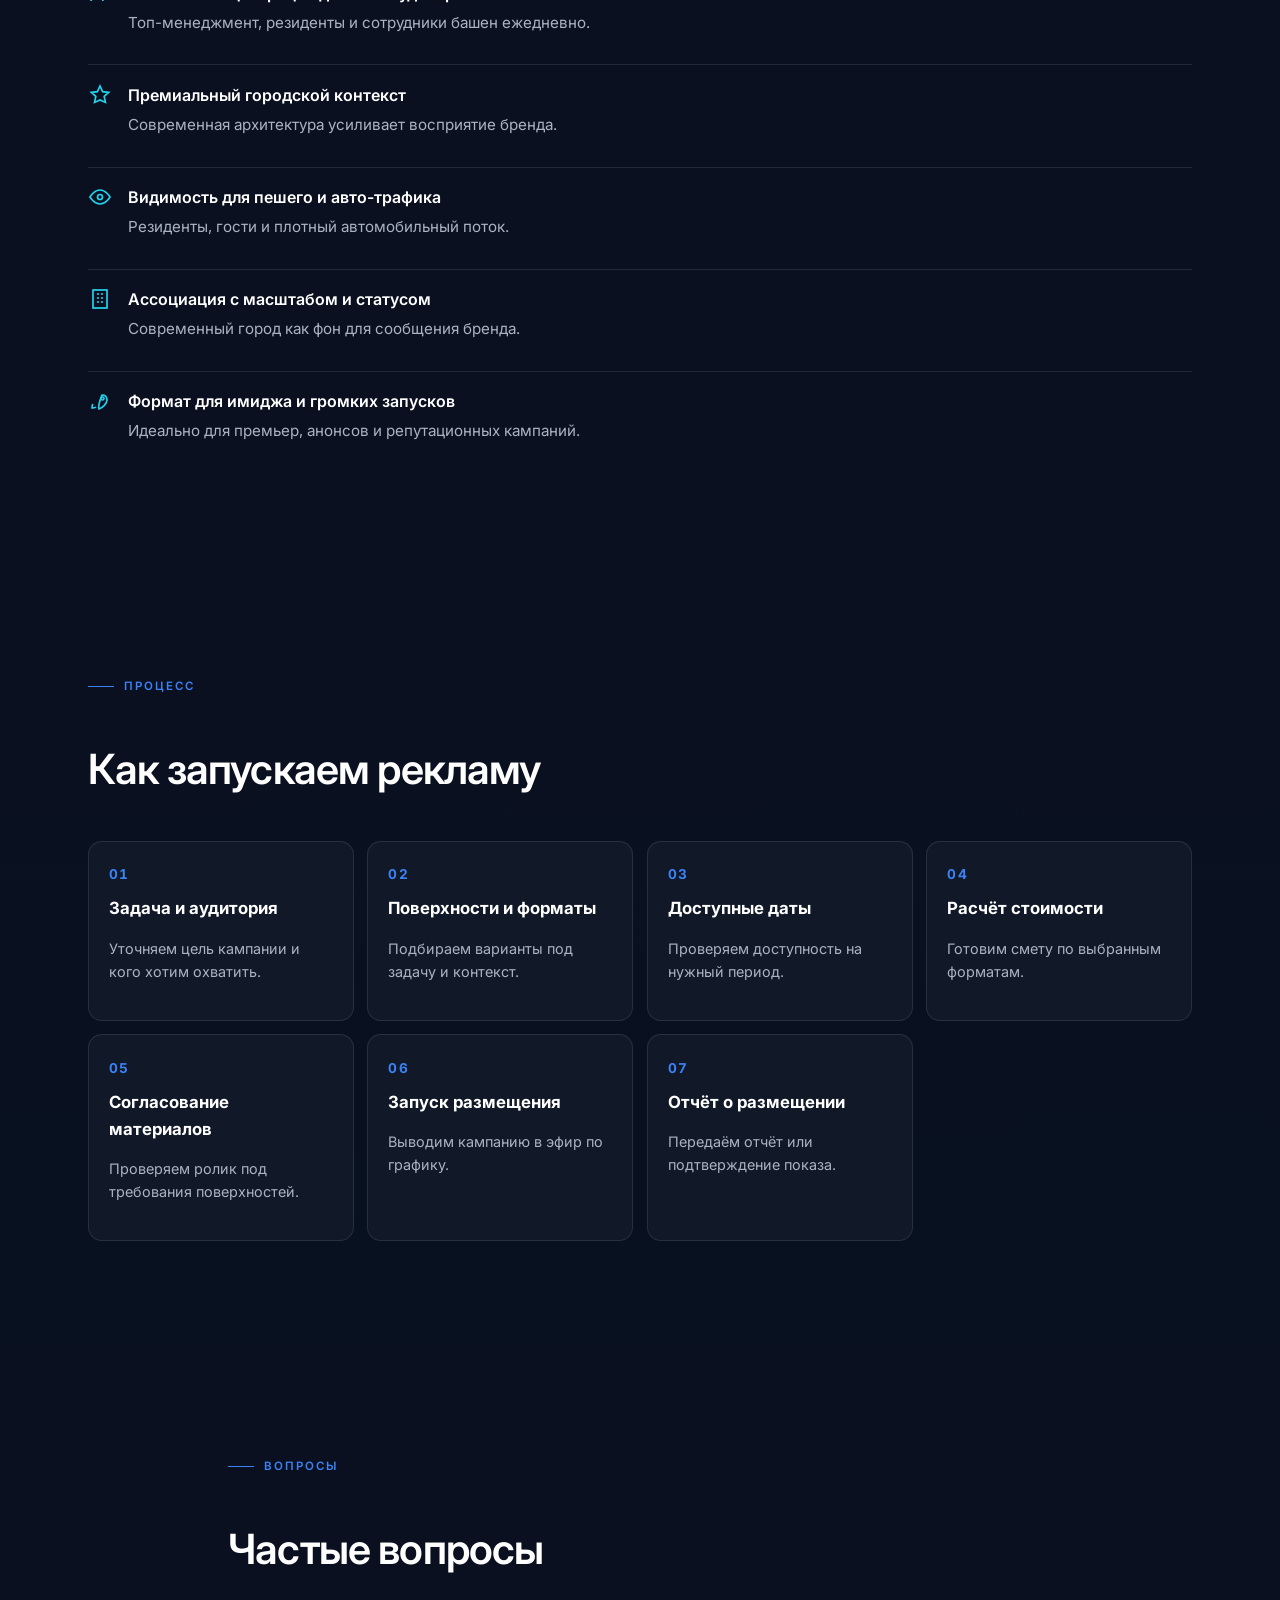
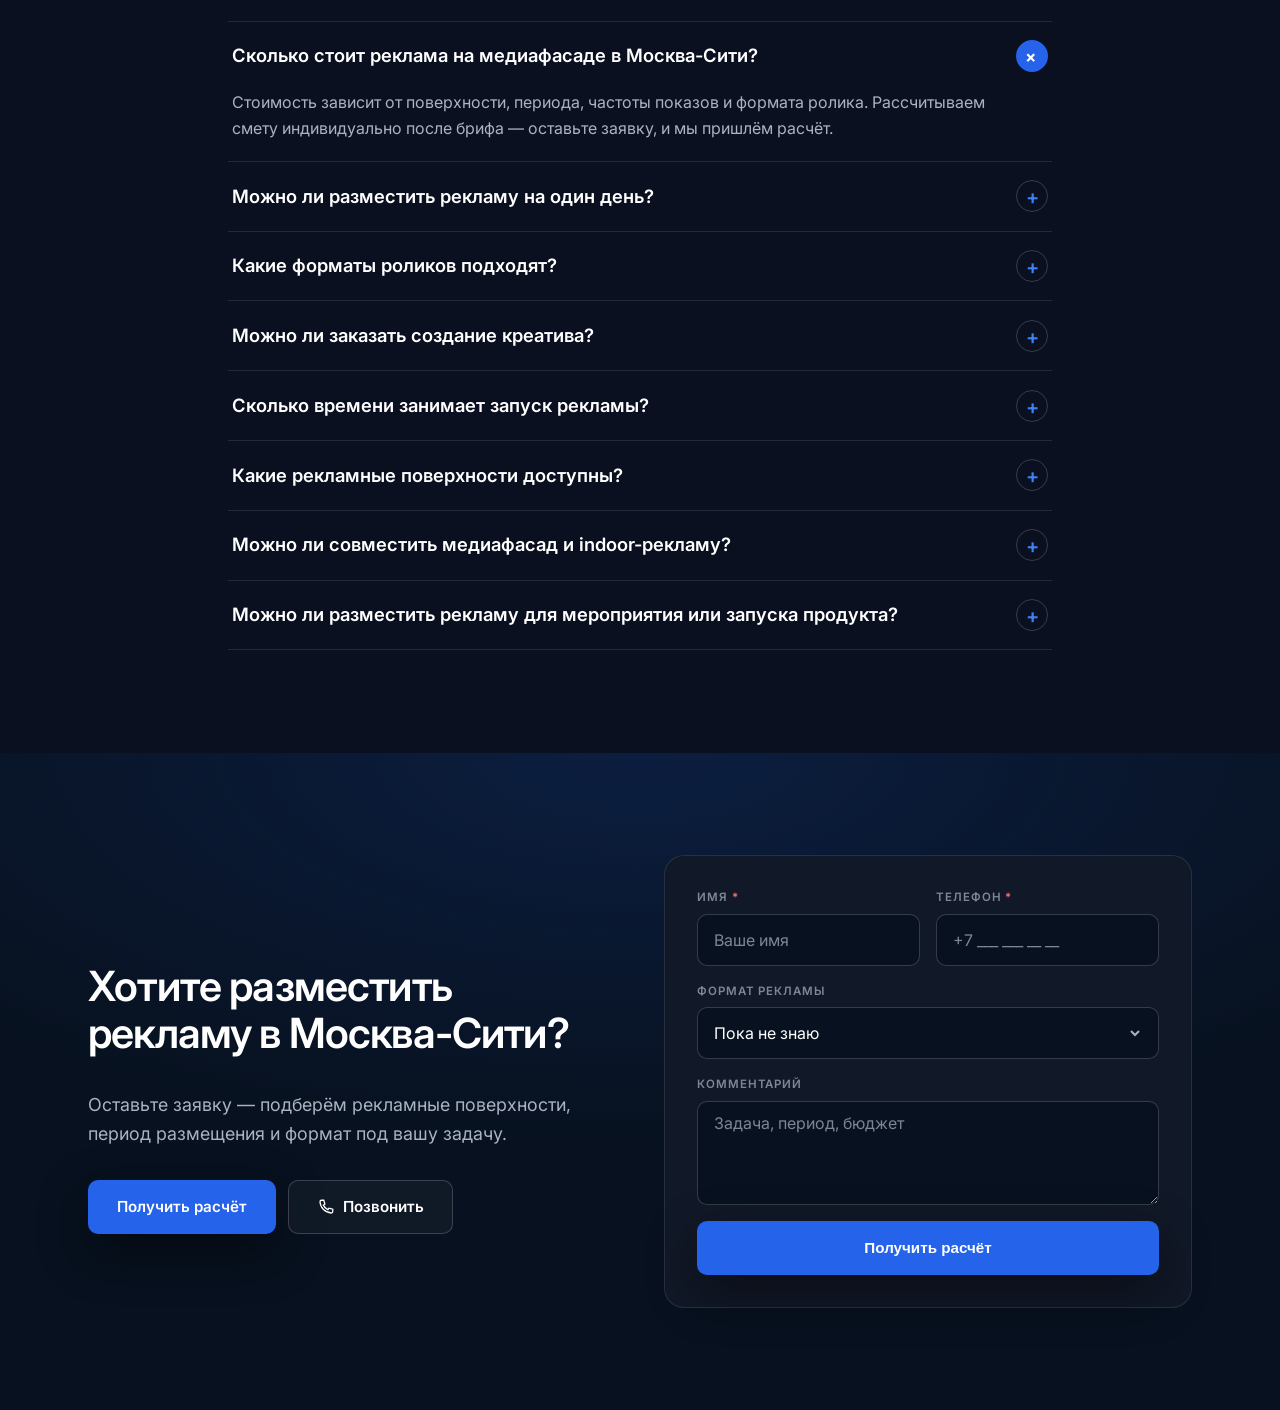
==== commit 10a91110: "Expand surfaces block into full catalog with filters Replaced the 4-card surfaces block with the ful" ====
--- a/reklama-v-moskva-siti/prototype.html
+++ b/reklama-v-moskva-siti/prototype.html
@@ -114,55 +114,49 @@
     </div>
   </section>
 
-  <!-- 5. КЛЮЧЕВЫЕ РЕКЛАМНЫЕ ПОВЕРХНОСТИ -->
+  <!-- 5. РЕКЛАМНЫЕ ПОВЕРХНОСТИ -->
   <section class="ads-city-section" aria-labelledby="ac-surf-t">
     <div class="ads-city__wrap">
-      <div class="ads-city-head"><p class="ads-city-eyebrow">Поверхности</p><h2 class="ads-city-h2" id="ac-surf-t">Ключевые рекламные поверхности в Москва-Сити</h2>
-        <p class="ads-city-sub">Показываем несколько самых заметных форматов размещения: медиакубы, высотные медиафасады и экраны с большим охватом деловой аудитории.</p></div>
+      <div class="ads-city-head"><p class="ads-city-eyebrow">Поверхности</p><h2 class="ads-city-h2" id="ac-surf-t">Рекламные поверхности в Москва-Сити</h2>
+        <p class="ads-city-sub">Подберём медиафасад, медиакуб, indoor-экран или комплексное размещение под вашу задачу, период кампании и бюджет.</p></div>
+
+      <!-- 5.1 Популярные поверхности (крупные карточки) -->
+      <h3 class="ads-city-surf-subhead">Популярные поверхности</h3>
       <div class="ads-city-surfaces">
 
         <article class="ads-city-surf">
-          <div class="ads-city-surf__media">
-            <img class="ads-city-surf__img" src="assets/img/surf-catcher.jpg" alt="Медиакуб «Кэтчер» возле башен «Город Столиц», Москва-Сити" loading="lazy" decoding="async" width="800" height="500">
-            <span class="ads-city-surf__badge">Медиакуб</span>
-          </div>
-          <div class="ads-city-surf__body">
-            <h3 class="ads-city-surf__name">Медиакуб «Кэтчер» / Catcher</h3>
+          <div class="ads-city-surf__media"><img class="ads-city-surf__img" src="assets/img/surf-catcher.jpg" alt="Медиакуб «Кэтчер» возле башен «Город Столиц», Москва-Сити" loading="lazy" decoding="async" width="800" height="500"><span class="ads-city-surf__badge">Медиакуб</span></div>
+          <div class="ads-city-surf__body">
+            <h4 class="ads-city-surf__name">Медиакуб «Кэтчер» / Catcher</h4>
             <ul class="ads-city-surf__meta">
               <li><span>Локация</span><b>У башен «Город Столиц»</b></li>
               <li><span>Формат</span><b>Медиакуб</b></li>
               <li><span>Площадь</span><b>304 м²</b></li>
             </ul>
-            <p class="ads-city-surf__desc">Отдельно стоящий медиакуб рядом с «Городом Столиц»: трансляция на четыре стороны света. Подходит для имиджевых кампаний, запусков брендов и заметных городских сообщений.</p>
+            <p class="ads-city-surf__desc">Отдельно стоящий медиакуб рядом с «Городом Столиц»: трансляция на четыре стороны света. Подходит для заметных городских кампаний.</p>
             <a class="ads-city-btn ads-city-btn--primary ads-city-surf__cta" href="#ads-city-calc" data-ads-surface="Медиакуб Кэтчер">Получить расчёт</a>
           </div>
         </article>
 
         <article class="ads-city-surf">
-          <div class="ads-city-surf__media">
-            <img class="ads-city-surf__img" src="assets/img/surf-eurasia.jpg" alt="3D-медиакуб у башни «Евразия», Москва-Сити" loading="lazy" decoding="async" width="800" height="500">
-            <span class="ads-city-surf__badge">3D-медиакуб</span>
-          </div>
-          <div class="ads-city-surf__body">
-            <h3 class="ads-city-surf__name">3D-медиакуб у башни «Евразия»</h3>
+          <div class="ads-city-surf__media"><img class="ads-city-surf__img" src="assets/img/surf-eurasia.jpg" alt="3D-медиакуб у башни «Евразия», Москва-Сити" loading="lazy" decoding="async" width="800" height="500"><span class="ads-city-surf__badge">3D-медиакуб</span></div>
+          <div class="ads-city-surf__body">
+            <h4 class="ads-city-surf__name">3D-медиакуб, Башня Евразия</h4>
             <ul class="ads-city-surf__meta">
               <li><span>Локация</span><b>У башен «Евразия» и «Федерация»</b></li>
               <li><span>Формат</span><b>3D-медиакуб</b></li>
               <li><span>Площадь</span><b>370 м²</b></li>
               <li><span>Охват</span><b>&gt; 185 000 / сутки</b></li>
             </ul>
-            <p class="ads-city-surf__desc">Эффектный 3D-формат для ярких роликов, презентаций продуктов, мероприятий и премиальных кампаний — когда нужен визуальный wow-эффект.</p>
+            <p class="ads-city-surf__desc">3D-формат для ярких роликов, запусков брендов, мероприятий и имиджевых кампаний.</p>
             <a class="ads-city-btn ads-city-btn--primary ads-city-surf__cta" href="#ads-city-calc" data-ads-surface="3D медиакуб Евразия">Получить расчёт</a>
           </div>
         </article>
 
         <article class="ads-city-surf">
-          <div class="ads-city-surf__media">
-            <img class="ads-city-surf__img" src="assets/img/surf-mercury.jpg" alt="Высотный медиафасад башни «Меркурий», Москва-Сити" loading="lazy" decoding="async" width="800" height="500">
-            <span class="ads-city-surf__badge">Медиафасад</span>
-          </div>
-          <div class="ads-city-surf__body">
-            <h3 class="ads-city-surf__name">Медиафасад башни «Меркурий»</h3>
+          <div class="ads-city-surf__media"><img class="ads-city-surf__img" src="assets/img/surf-mercury.jpg" alt="Высотный медиафасад башни «Меркурий», Москва-Сити" loading="lazy" decoding="async" width="800" height="500"><span class="ads-city-surf__badge">Медиафасад</span></div>
+          <div class="ads-city-surf__body">
+            <h4 class="ads-city-surf__name">Медиафасад башни «Меркурий»</h4>
             <ul class="ads-city-surf__meta">
               <li><span>Локация</span><b>Башня «Меркурий»</b></li>
               <li><span>Формат</span><b>Высотный медиафасад</b></li>
@@ -174,26 +168,232 @@
         </article>
 
         <article class="ads-city-surf">
-          <div class="ads-city-surf__media">
-            <img class="ads-city-surf__img" src="assets/img/surf-severnaya.jpg" alt="Вертикальный медиафасад Северной Башни, Москва-Сити" loading="lazy" decoding="async" width="800" height="500">
-            <span class="ads-city-surf__badge">Вертикальный экран</span>
-          </div>
-          <div class="ads-city-surf__body">
-            <h3 class="ads-city-surf__name">Северная Башня</h3>
+          <div class="ads-city-surf__media"><img class="ads-city-surf__img" src="assets/img/surf-severnaya.jpg" alt="Северный медиафасад Северной Башни, Москва-Сити" loading="lazy" decoding="async" width="800" height="500"><span class="ads-city-surf__badge">Медиафасад</span></div>
+          <div class="ads-city-surf__body">
+            <h4 class="ads-city-surf__name">Северная Башня, Северный медиафасад</h4>
             <ul class="ads-city-surf__meta">
               <li><span>Локация</span><b>Северная Башня</b></li>
-              <li><span>Формат</span><b>Вертикальный экран / медиафасад</b></li>
+              <li><span>Формат</span><b>Медиафасад</b></li>
+              <li><span>Площадь</span><b>936 м²</b></li>
               <li><span>Охват</span><b>&gt; 1 000 000 / сутки</b></li>
             </ul>
-            <p class="ads-city-surf__desc">Экран с сильным охватом автомобильного и пешеходного трафика. Для крупных кампаний, которым нужна высокая заметность на въездах и транспортных артериях Сити.</p>
-            <a class="ads-city-btn ads-city-btn--primary ads-city-surf__cta" href="#ads-city-calc" data-ads-surface="Северная Башня">Получить расчёт</a>
-          </div>
-        </article>
-
-      </div>
+            <p class="ads-city-surf__desc">Крупный цифровой фасад для имиджевых кампаний, медиа-событий и размещений с wow-эффектом.</p>
+            <a class="ads-city-btn ads-city-btn--primary ads-city-surf__cta" href="#ads-city-calc" data-ads-surface="Северная Башня — Северный медиафасад">Получить расчёт</a>
+          </div>
+        </article>
+
+        <article class="ads-city-surf">
+          <div class="ads-city-surf__media"><img class="ads-city-surf__img" src="assets/img/s-facade.jpg" alt="Медиафасад ОКО II, Москва-Сити" loading="lazy" decoding="async" width="800" height="500"><span class="ads-city-surf__badge">Медиафасад</span></div>
+          <div class="ads-city-surf__body">
+            <h4 class="ads-city-surf__name">Медиафасад ОКО II</h4>
+            <ul class="ads-city-surf__meta">
+              <li><span>Локация</span><b>ОКО II</b></li>
+              <li><span>Формат</span><b>3D / фасадные экраны</b></li>
+              <li><span>Площадь</span><b>1 275 м²</b></li>
+            </ul>
+            <p class="ads-city-surf__desc">Два фасадных экрана 50×25,5 м работают как единая поверхность. Подходит для масштабных роликов и крупных кампаний.</p>
+            <a class="ads-city-btn ads-city-btn--primary ads-city-surf__cta" href="#ads-city-calc" data-ads-surface="Медиафасад ОКО II">Получить расчёт</a>
+          </div>
+        </article>
+
+        <article class="ads-city-surf">
+          <div class="ads-city-surf__media"><img class="ads-city-surf__img" src="assets/img/s-indoor.jpg" alt="Главный холл башни «Федерация», синхронные экраны, Москва-Сити" loading="lazy" decoding="async" width="800" height="500"><span class="ads-city-surf__badge">Indoor · Холл</span></div>
+          <div class="ads-city-surf__body">
+            <h4 class="ads-city-surf__name">Башня Федерация, главный холл</h4>
+            <ul class="ads-city-surf__meta">
+              <li><span>Локация</span><b>Башня «Федерация»</b></li>
+              <li><span>Формат</span><b>4 синхронных экрана</b></li>
+              <li><span>Размер</span><b>6×3 м каждый</b></li>
+            </ul>
+            <p class="ads-city-surf__desc">Одна из самых узнаваемых indoor-площадок Сити — в общем лобби башен Федерация Восток и Запад.</p>
+            <a class="ads-city-btn ads-city-btn--primary ads-city-surf__cta" href="#ads-city-calc" data-ads-surface="Башня Федерация — главный холл">Получить расчёт</a>
+          </div>
+        </article>
+
+      </div>
+
+      <!-- 5.2 Все поверхности + фильтры (без перезагрузки) -->
+      <h3 class="ads-city-surf-subhead">Все поверхности</h3>
+      <div class="ads-city-filters" role="group" aria-label="Фильтр поверхностей по типу">
+        <button class="ads-city-filter" type="button" data-filter="all" aria-pressed="true">Все</button>
+        <button class="ads-city-filter" type="button" data-filter="mediafasady" aria-pressed="false">Медиафасады</button>
+        <button class="ads-city-filter" type="button" data-filter="mediakuby" aria-pressed="false">Медиакубы</button>
+        <button class="ads-city-filter" type="button" data-filter="indoor" aria-pressed="false">Indoor</button>
+        <button class="ads-city-filter" type="button" data-filter="holly" aria-pressed="false">Холлы</button>
+        <button class="ads-city-filter" type="button" data-filter="lifty" aria-pressed="false">Лифты</button>
+        <button class="ads-city-filter" type="button" data-filter="promo" aria-pressed="false">Промо</button>
+      </div>
+
+      <div class="ads-city-catalog" id="ads-city-catalog">
+
+        <article class="ads-city-cat" data-cat="mediakuby mediafasady">
+          <div class="ads-city-cat__media"><img class="ads-city-cat__img" src="assets/img/surf-catcher.jpg" alt="Медиакуб «Кэтчер», Москва-Сити" loading="lazy" decoding="async" width="640" height="360"><span class="ads-city-cat__badge">Медиакуб</span></div>
+          <div class="ads-city-cat__body">
+            <h4 class="ads-city-cat__name">Медиакуб «Кэтчер» / Catcher</h4>
+            <p class="ads-city-cat__loc">У башен «Город Столиц»</p>
+            <p class="ads-city-cat__info">304 м²</p>
+            <p class="ads-city-cat__desc">Отдельно стоящий медиакуб: трансляция на четыре стороны света. Для заметных городских кампаний.</p>
+            <a class="ads-city-cat__cta" href="#ads-city-calc" data-ads-surface="Медиакуб Кэтчер">Получить расчёт →</a>
+          </div>
+        </article>
+
+        <article class="ads-city-cat" data-cat="mediakuby">
+          <div class="ads-city-cat__media"><img class="ads-city-cat__img" src="assets/img/surf-eurasia.jpg" alt="3D-медиакуб, Башня Евразия, Москва-Сити" loading="lazy" decoding="async" width="640" height="360"><span class="ads-city-cat__badge">3D-медиакуб</span></div>
+          <div class="ads-city-cat__body">
+            <h4 class="ads-city-cat__name">3D-медиакуб, Башня Евразия</h4>
+            <p class="ads-city-cat__loc">У башен «Евразия» и «Федерация»</p>
+            <p class="ads-city-cat__info">370 м² · &gt; 185 000 / сутки</p>
+            <p class="ads-city-cat__desc">3D-формат для ярких роликов, запусков брендов, мероприятий и имиджевых кампаний.</p>
+            <a class="ads-city-cat__cta" href="#ads-city-calc" data-ads-surface="3D медиакуб Евразия">Получить расчёт →</a>
+          </div>
+        </article>
+
+        <article class="ads-city-cat" data-cat="mediafasady">
+          <div class="ads-city-cat__media"><img class="ads-city-cat__img" src="assets/img/surf-severnaya.jpg" alt="Северная Башня, вертикальный экран, Москва-Сити" loading="lazy" decoding="async" width="640" height="360"><span class="ads-city-cat__badge">Медиафасад</span></div>
+          <div class="ads-city-cat__body">
+            <h4 class="ads-city-cat__name">Северная Башня, вертикальный экран</h4>
+            <p class="ads-city-cat__loc">Северная Башня</p>
+            <p class="ads-city-cat__info">&gt; 1 000 000 / сутки</p>
+            <p class="ads-city-cat__desc">Охватывает ключевые транспортные артерии Сити: ТТК, Красногвардейский проезд, Кутузовский проспект и Звенигородское шоссе.</p>
+            <a class="ads-city-cat__cta" href="#ads-city-calc" data-ads-surface="Северная Башня — вертикальный экран">Получить расчёт →</a>
+          </div>
+        </article>
+
+        <article class="ads-city-cat" data-cat="mediafasady">
+          <div class="ads-city-cat__media"><img class="ads-city-cat__img" src="assets/img/surf-severnaya.jpg" alt="Северная Башня, Северный медиафасад, Москва-Сити" loading="lazy" decoding="async" width="640" height="360"><span class="ads-city-cat__badge">Медиафасад</span></div>
+          <div class="ads-city-cat__body">
+            <h4 class="ads-city-cat__name">Северная Башня, Северный медиафасад</h4>
+            <p class="ads-city-cat__loc">Северная Башня</p>
+            <p class="ads-city-cat__info">936 м² · &gt; 1 000 000 / сутки</p>
+            <p class="ads-city-cat__desc">Крупный цифровой фасад для имиджевых кампаний, медиа-событий и размещений с wow-эффектом.</p>
+            <a class="ads-city-cat__cta" href="#ads-city-calc" data-ads-surface="Северная Башня — Северный медиафасад">Получить расчёт →</a>
+          </div>
+        </article>
+
+        <article class="ads-city-cat" data-cat="mediafasady">
+          <div class="ads-city-cat__media"><img class="ads-city-cat__img" src="assets/img/s-facade.jpg" alt="Медиафасад ОКО II, Москва-Сити" loading="lazy" decoding="async" width="640" height="360"><span class="ads-city-cat__badge">Медиафасад</span></div>
+          <div class="ads-city-cat__body">
+            <h4 class="ads-city-cat__name">Медиафасад ОКО II</h4>
+            <p class="ads-city-cat__loc">ОКО II</p>
+            <p class="ads-city-cat__info">1 275 м² · 3D / фасадные экраны</p>
+            <p class="ads-city-cat__desc">Два экрана 50×25,5 м работают как единая поверхность. Для масштабных роликов и крупных кампаний.</p>
+            <a class="ads-city-cat__cta" href="#ads-city-calc" data-ads-surface="Медиафасад ОКО II">Получить расчёт →</a>
+          </div>
+        </article>
+
+        <article class="ads-city-cat" data-cat="mediafasady">
+          <div class="ads-city-cat__media"><img class="ads-city-cat__img" src="assets/img/surf-mercury.jpg" alt="Медиафасад башни «Меркурий», Москва-Сити" loading="lazy" decoding="async" width="640" height="360"><span class="ads-city-cat__badge">Медиафасад</span></div>
+          <div class="ads-city-cat__body">
+            <h4 class="ads-city-cat__name">Медиафасад башни «Меркурий»</h4>
+            <p class="ads-city-cat__loc">Башня «Меркурий»</p>
+            <p class="ads-city-cat__info">1350 м² · 60–68 этаж</p>
+            <p class="ads-city-cat__desc">Один из самых заметных высотных медиафасадов Сити. Видимость с набережной, Нового Арбата, ТТК, Кутузовского.</p>
+            <a class="ads-city-cat__cta" href="#ads-city-calc" data-ads-surface="Медиафасад Меркурий">Получить расчёт →</a>
+          </div>
+        </article>
+
+        <article class="ads-city-cat" data-cat="mediafasady">
+          <div class="ads-city-cat__media"><img class="ads-city-cat__img" src="assets/img/s-screens.jpg" alt="Медиафасад «Федерация-Запад», Москва-Сити" loading="lazy" decoding="async" width="640" height="360"><span class="ads-city-cat__badge">Медиафасад</span></div>
+          <div class="ads-city-cat__body">
+            <h4 class="ads-city-cat__name">Медиафасад «Федерация-Запад»</h4>
+            <p class="ads-city-cat__loc">Башня «Федерация»</p>
+            <p class="ads-city-cat__info">90 м²</p>
+            <p class="ads-city-cat__desc">Уличный экран на «Федерации-Запад», ориентированный на жильцов и посетителей делового квартала.</p>
+            <a class="ads-city-cat__cta" href="#ads-city-calc" data-ads-surface="Медиафасад Федерация-Запад">Получить расчёт →</a>
+          </div>
+        </article>
+
+        <article class="ads-city-cat" data-cat="mediafasady">
+          <div class="ads-city-cat__media"><img class="ads-city-cat__img" src="assets/img/s-screens.jpg" alt="Новотель Москва-Сити, два медиафасада на Афимолл Сити" loading="lazy" decoding="async" width="640" height="360"><span class="ads-city-cat__badge">Медиафасады</span></div>
+          <div class="ads-city-cat__body">
+            <h4 class="ads-city-cat__name">Новотель Москва-Сити, 2 медиафасада</h4>
+            <p class="ads-city-cat__loc">Афимолл Сити · Пресненская наб., 2</p>
+            <p class="ads-city-cat__info">2 медиаэкрана</p>
+            <p class="ads-city-cat__desc">Два экрана на западной стороне Афимолл Сити. Автомобильный трафик ТТК и пешеходный трафик центра.</p>
+            <a class="ads-city-cat__cta" href="#ads-city-calc" data-ads-surface="Новотель — 2 медиафасада">Получить расчёт →</a>
+          </div>
+        </article>
+
+        <article class="ads-city-cat" data-cat="indoor holly">
+          <div class="ads-city-cat__media"><img class="ads-city-cat__img" src="assets/img/s-indoor.jpg" alt="Главный холл башни «Федерация», синхронные экраны" loading="lazy" decoding="async" width="640" height="360"><span class="ads-city-cat__badge">Indoor · Холл</span></div>
+          <div class="ads-city-cat__body">
+            <h4 class="ads-city-cat__name">Башня Федерация, главный холл</h4>
+            <p class="ads-city-cat__loc">Башня «Федерация»</p>
+            <p class="ads-city-cat__info">4 синхронных экрана · 6×3 м</p>
+            <p class="ads-city-cat__desc">Узнаваемая indoor-площадка в общем лобби башен Федерация Восток и Запад.</p>
+            <a class="ads-city-cat__cta" href="#ads-city-calc" data-ads-surface="Башня Федерация — главный холл">Получить расчёт →</a>
+          </div>
+        </article>
+
+        <article class="ads-city-cat" data-cat="indoor">
+          <div class="ads-city-cat__media"><img class="ads-city-cat__img" src="assets/img/s-indoor.jpg" alt="Межэтажные экраны в башне «Федерация»" loading="lazy" decoding="async" width="640" height="360"><span class="ads-city-cat__badge">Indoor</span></div>
+          <div class="ads-city-cat__body">
+            <h4 class="ads-city-cat__name">Межэтажные экраны, Федерация</h4>
+            <p class="ads-city-cat__loc">Башня «Федерация»</p>
+            <p class="ads-city-cat__info">4 экрана</p>
+            <p class="ads-city-cat__desc">Экраны на -1 этаже на межэтажной секции, распределены по четырём углам пространства.</p>
+            <a class="ads-city-cat__cta" href="#ads-city-calc" data-ads-surface="Федерация — межэтажные экраны">Получить расчёт →</a>
+          </div>
+        </article>
+
+        <article class="ads-city-cat" data-cat="indoor holly">
+          <div class="ads-city-cat__media"><img class="ads-city-cat__img" src="assets/img/s-indoor.jpg" alt="3D-пилоны в холле башни «Федерация»" loading="lazy" decoding="async" width="640" height="360"><span class="ads-city-cat__badge">Indoor · Холл</span></div>
+          <div class="ads-city-cat__body">
+            <h4 class="ads-city-cat__name">Башня Федерация, 3D-пилоны в холле</h4>
+            <p class="ads-city-cat__loc">Башня «Федерация»</p>
+            <p class="ads-city-cat__info">3D · 5 экранов</p>
+            <p class="ads-city-cat__desc">Медиа-сеть Федерации: экран в переходе в Афимолл и четыре медиапилона на входных группах холла.</p>
+            <a class="ads-city-cat__cta" href="#ads-city-calc" data-ads-surface="Федерация — 3D-пилоны">Получить расчёт →</a>
+          </div>
+        </article>
+
+        <article class="ads-city-cat" data-cat="indoor">
+          <div class="ads-city-cat__media"><img class="ads-city-cat__img" src="assets/img/s-indoor.jpg" alt="Горизонтальный экран в башне «Евразия»" loading="lazy" decoding="async" width="640" height="360"><span class="ads-city-cat__badge">Indoor</span></div>
+          <div class="ads-city-cat__body">
+            <h4 class="ads-city-cat__name">Башня Евразия, горизонтальный экран</h4>
+            <p class="ads-city-cat__loc">Башня «Евразия»</p>
+            <p class="ads-city-cat__desc">Горизонтальный экран в переходе на -1 этаже между башнями Федерация, Империя и Город Столиц.</p>
+            <a class="ads-city-cat__cta" href="#ads-city-calc" data-ads-surface="Евразия — горизонтальный экран">Получить расчёт →</a>
+          </div>
+        </article>
+
+        <article class="ads-city-cat" data-cat="lifty indoor">
+          <div class="ads-city-cat__media"><img class="ads-city-cat__img" src="assets/img/s-indoor.jpg" alt="Экраны в лифтовом холле башни «Федерация»" loading="lazy" decoding="async" width="640" height="360"><span class="ads-city-cat__badge">Лифты</span></div>
+          <div class="ads-city-cat__body">
+            <h4 class="ads-city-cat__name">Федерация, экраны в лифтовом холле</h4>
+            <p class="ads-city-cat__loc">Башня «Федерация»</p>
+            <p class="ads-city-cat__info">4 группы лифтов · 7 экранов</p>
+            <p class="ads-city-cat__desc">Медиаэкраны в лифтовых зонах — контакт с аудиторией в момент ожидания лифта.</p>
+            <a class="ads-city-cat__cta" href="#ads-city-calc" data-ads-surface="Федерация — лифтовый холл">Получить расчёт →</a>
+          </div>
+        </article>
+
+        <article class="ads-city-cat" data-cat="indoor">
+          <div class="ads-city-cat__media"><img class="ads-city-cat__img" src="assets/img/s-promo.jpg" alt="Экран на входе в бизнес-центр Neva Towers" loading="lazy" decoding="async" width="640" height="360"><span class="ads-city-cat__badge">Indoor</span></div>
+          <div class="ads-city-cat__body">
+            <h4 class="ads-city-cat__name">Neva Towers, бизнес-центр</h4>
+            <p class="ads-city-cat__loc">Neva Towers</p>
+            <p class="ads-city-cat__desc">Экран на входе в бизнес-центр: посетители ресторанов, офисов, банка и фитнес-клуба.</p>
+            <a class="ads-city-cat__cta" href="#ads-city-calc" data-ads-surface="Neva Towers — бизнес-центр">Получить расчёт →</a>
+          </div>
+        </article>
+
+        <article class="ads-city-cat" data-cat="holly indoor">
+          <div class="ads-city-cat__media"><img class="ads-city-cat__img" src="assets/img/s-promo.jpg" alt="Экран в главном холле МФК Neva Towers" loading="lazy" decoding="async" width="640" height="360"><span class="ads-city-cat__badge">Холл</span></div>
+          <div class="ads-city-cat__body">
+            <h4 class="ads-city-cat__name">Neva Towers, холл</h4>
+            <p class="ads-city-cat__loc">Neva Towers</p>
+            <p class="ads-city-cat__desc">Экран в главном холле МФК Neva Towers на пути посетителей ресторанов, офисов, банка и бутиков.</p>
+            <a class="ads-city-cat__cta" href="#ads-city-calc" data-ads-surface="Neva Towers — холл">Получить расчёт →</a>
+          </div>
+        </article>
+
+      </div>
+
+      <p class="ads-city-catalog-empty" data-catalog-empty hidden role="status" aria-live="polite">В этой категории пока нет поверхностей. Опишите задачу в форме — подберём формат вручную.</p>
 
       <div class="ads-city-surfaces-foot">
-        <p>Это не полный список доступных поверхностей. Подберём формат под задачу, период кампании и бюджет.</p>
+        <p>Доступность поверхностей, сроки размещения, технические требования и стоимость уточняются под конкретную кампанию. Мы подберём формат под задачу, период и бюджет.</p>
         <a class="ads-city-btn ads-city-btn--ghost" href="#ads-city-calc">Подобрать поверхность для рекламы</a>
       </div>
     </div>
--- a/reklama-v-moskva-siti/assets/ads-city.css
+++ b/reklama-v-moskva-siti/assets/ads-city.css
@@ -78,7 +78,8 @@
 
 /* — карточка ключевой поверхности: фото + мета + CTA — */
 .ads-city-surfaces{display:grid;gap:clamp(.85rem,1.6vw,1.25rem);grid-template-columns:1fr}
-@media (min-width:760px){.ads-city-surfaces{grid-template-columns:1fr 1fr}}
+@media (min-width:600px){.ads-city-surfaces{grid-template-columns:repeat(2,1fr)}}
+@media (min-width:960px){.ads-city-surfaces{grid-template-columns:repeat(3,1fr)}}
 .ads-city-surf{display:flex;flex-direction:column;background:rgba(255,255,255,.04);
   border:1px solid var(--ac-line);border-radius:var(--ac-r);overflow:hidden;
   backdrop-filter:blur(8px);-webkit-backdrop-filter:blur(8px);
@@ -106,6 +107,47 @@
   gap:1rem 1.5rem;align-items:center}
 .ads-city-surfaces-foot p{color:var(--ac-ink-2);font-size:.95rem;max-width:62ch;margin:0;flex:1 1 320px}
 
+/* — подзаголовки внутри блока поверхностей — */
+.ads-city-surf-subhead{font-size:clamp(1.05rem,1.6vw,1.35rem);font-weight:600;letter-spacing:-.01em;
+  margin:clamp(1.75rem,3.5vw,2.75rem) 0 1.1rem}
+.ads-city-surf-subhead:first-of-type{margin-top:0}
+
+/* — фильтры каталога (без перезагрузки) — */
+.ads-city-filters{display:flex;flex-wrap:wrap;gap:.5rem;margin-bottom:1.25rem}
+.ads-city-filter{min-height:44px;padding:.5rem 1.1rem;border-radius:var(--ac-r-pill);
+  border:1px solid var(--ac-line-2);background:rgba(255,255,255,.03);color:var(--ac-ink-2);
+  font-weight:500;font-size:.9rem;cursor:pointer;
+  transition:color var(--ac-dur),border-color var(--ac-dur),background var(--ac-dur)}
+.ads-city-filter[aria-pressed="true"]{background:var(--ac-accent-strong);border-color:var(--ac-accent-strong);color:#fff}
+.ads-city-filter:focus-visible{outline:2px solid var(--ac-cyan);outline-offset:2px}
+@media (hover:hover){.ads-city-filter:hover{border-color:var(--ac-accent);color:#fff}}
+
+/* — каталог: компактные карточки — */
+.ads-city-catalog{display:grid;gap:clamp(.85rem,1.6vw,1.25rem);grid-template-columns:1fr}
+@media (min-width:600px){.ads-city-catalog{grid-template-columns:repeat(2,1fr)}}
+@media (min-width:960px){.ads-city-catalog{grid-template-columns:repeat(3,1fr)}}
+.ads-city-cat{display:flex;flex-direction:column;background:rgba(255,255,255,.04);
+  border:1px solid var(--ac-line);border-radius:var(--ac-r);overflow:hidden;
+  transition:transform var(--ac-dur) var(--ac-ease),border-color var(--ac-dur)}
+.ads-city-cat.is-hidden{display:none}
+@media (hover:hover){.ads-city-cat:hover{transform:translateY(-3px);border-color:var(--ac-accent)}
+  .ads-city-cat:hover .ads-city-cat__img{transform:scale(1.05)}}
+.ads-city-cat__media{position:relative;aspect-ratio:16/9;overflow:hidden}
+.ads-city-cat__img{position:absolute;inset:0;width:100%;height:100%;object-fit:cover;
+  transform:scale(1.02);transition:transform .8s var(--ac-ease);filter:saturate(.95) contrast(1.04)}
+.ads-city-cat__badge{position:absolute;top:.6rem;left:.6rem;font-size:.66rem;font-weight:600;
+  letter-spacing:.04em;text-transform:uppercase;color:#fff;padding:.3rem .55rem;border-radius:var(--ac-r-pill);
+  background:rgba(7,17,31,.62);border:1px solid var(--ac-line-2);backdrop-filter:blur(6px)}
+.ads-city-cat__body{display:flex;flex-direction:column;flex:1;padding:1rem 1.1rem 1.1rem}
+.ads-city-cat__name{font-size:1rem;font-weight:600;line-height:1.25}
+.ads-city-cat__loc{color:var(--ac-ink-3);font-size:.8rem;margin-top:.3rem}
+.ads-city-cat__info{color:var(--ac-accent);font-size:.8rem;font-weight:600;margin-top:.45rem;font-variant-numeric:tabular-nums}
+.ads-city-cat__desc{color:var(--ac-ink-2);font-size:.86rem;line-height:1.5;margin-top:.55rem;flex:1}
+.ads-city-cat__cta{display:inline-flex;align-items:center;gap:.4rem;min-height:44px;margin-top:.9rem;
+  color:var(--ac-accent);font-weight:600;font-size:.88rem}
+.ads-city-catalog-empty{color:var(--ac-ink-2);margin-top:1.25rem}
+.ads-city-catalog-empty[hidden]{display:none}
+
 /* — чипы «кому подходит» — */
 .ads-city-chips{display:flex;flex-wrap:wrap;gap:.6rem}
 .ads-city-chip{display:inline-flex;align-items:center;gap:.5rem;min-height:48px;padding:.6rem 1.1rem;
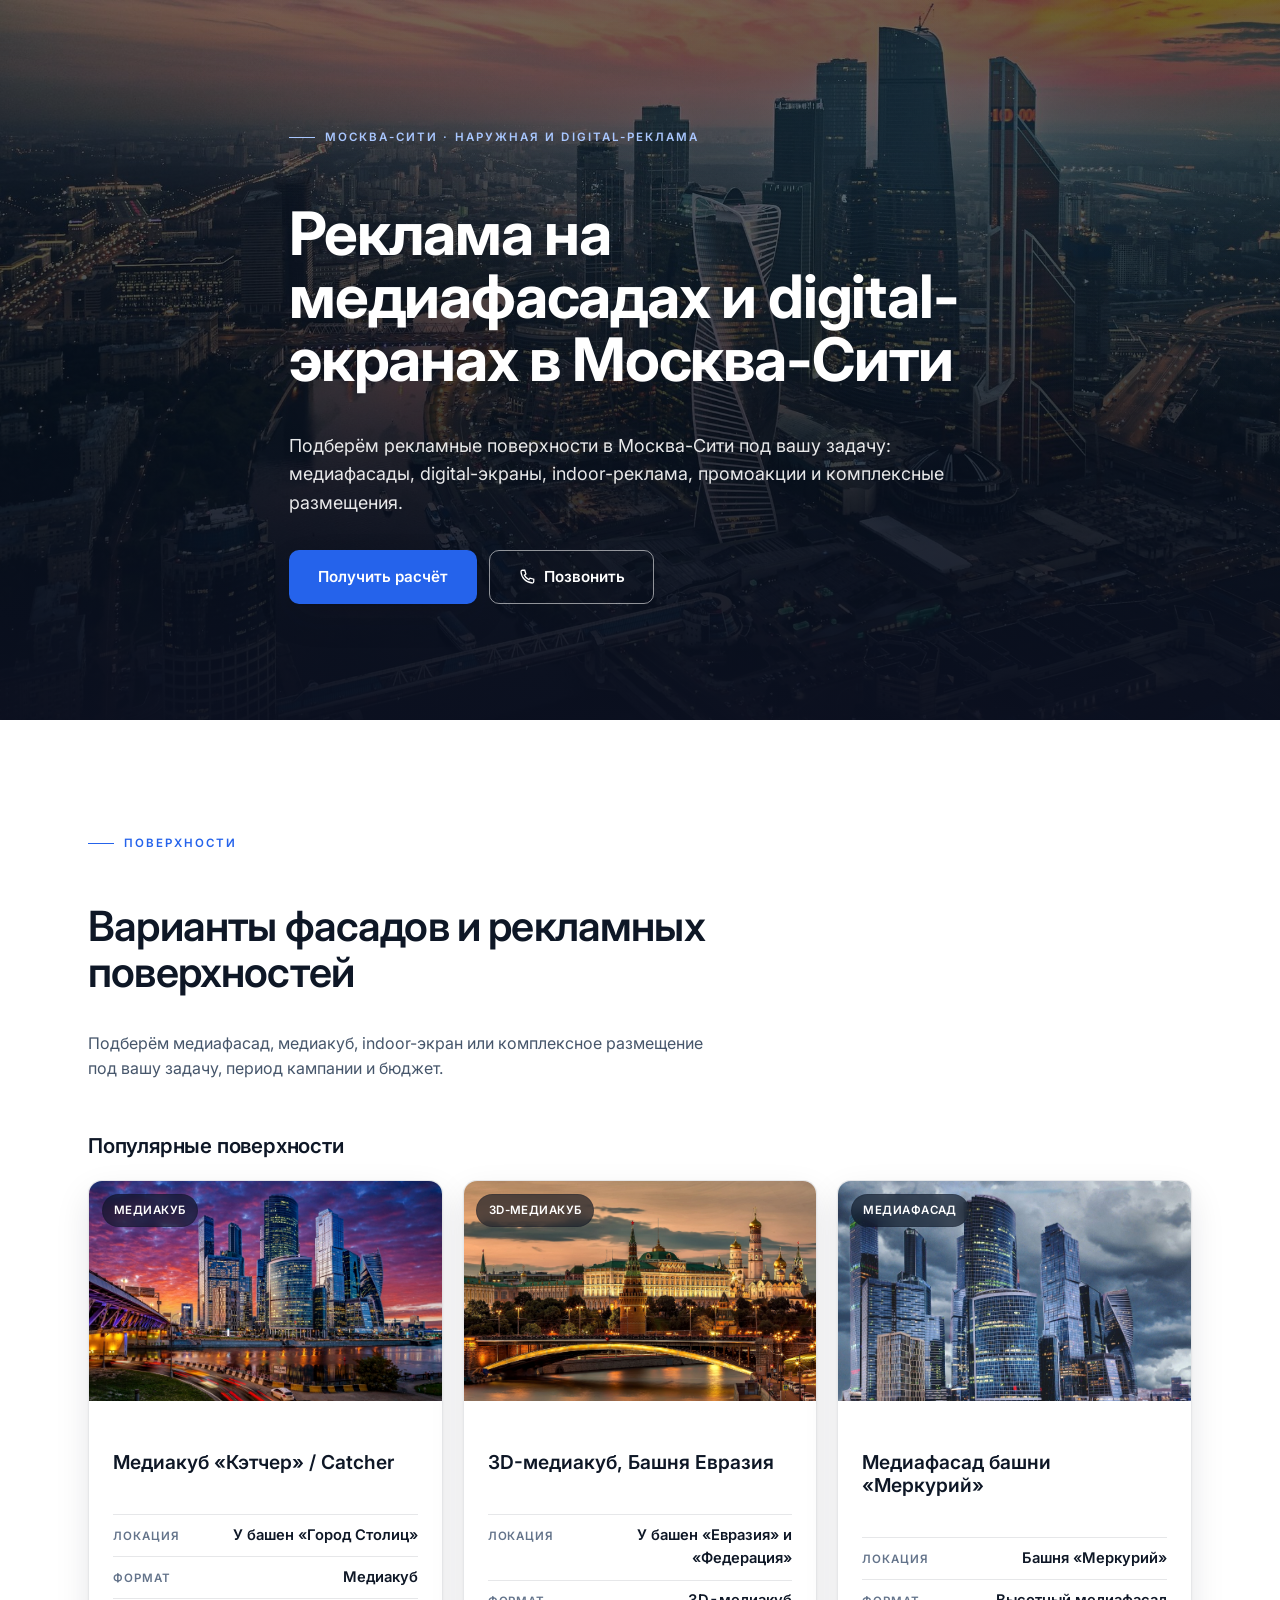
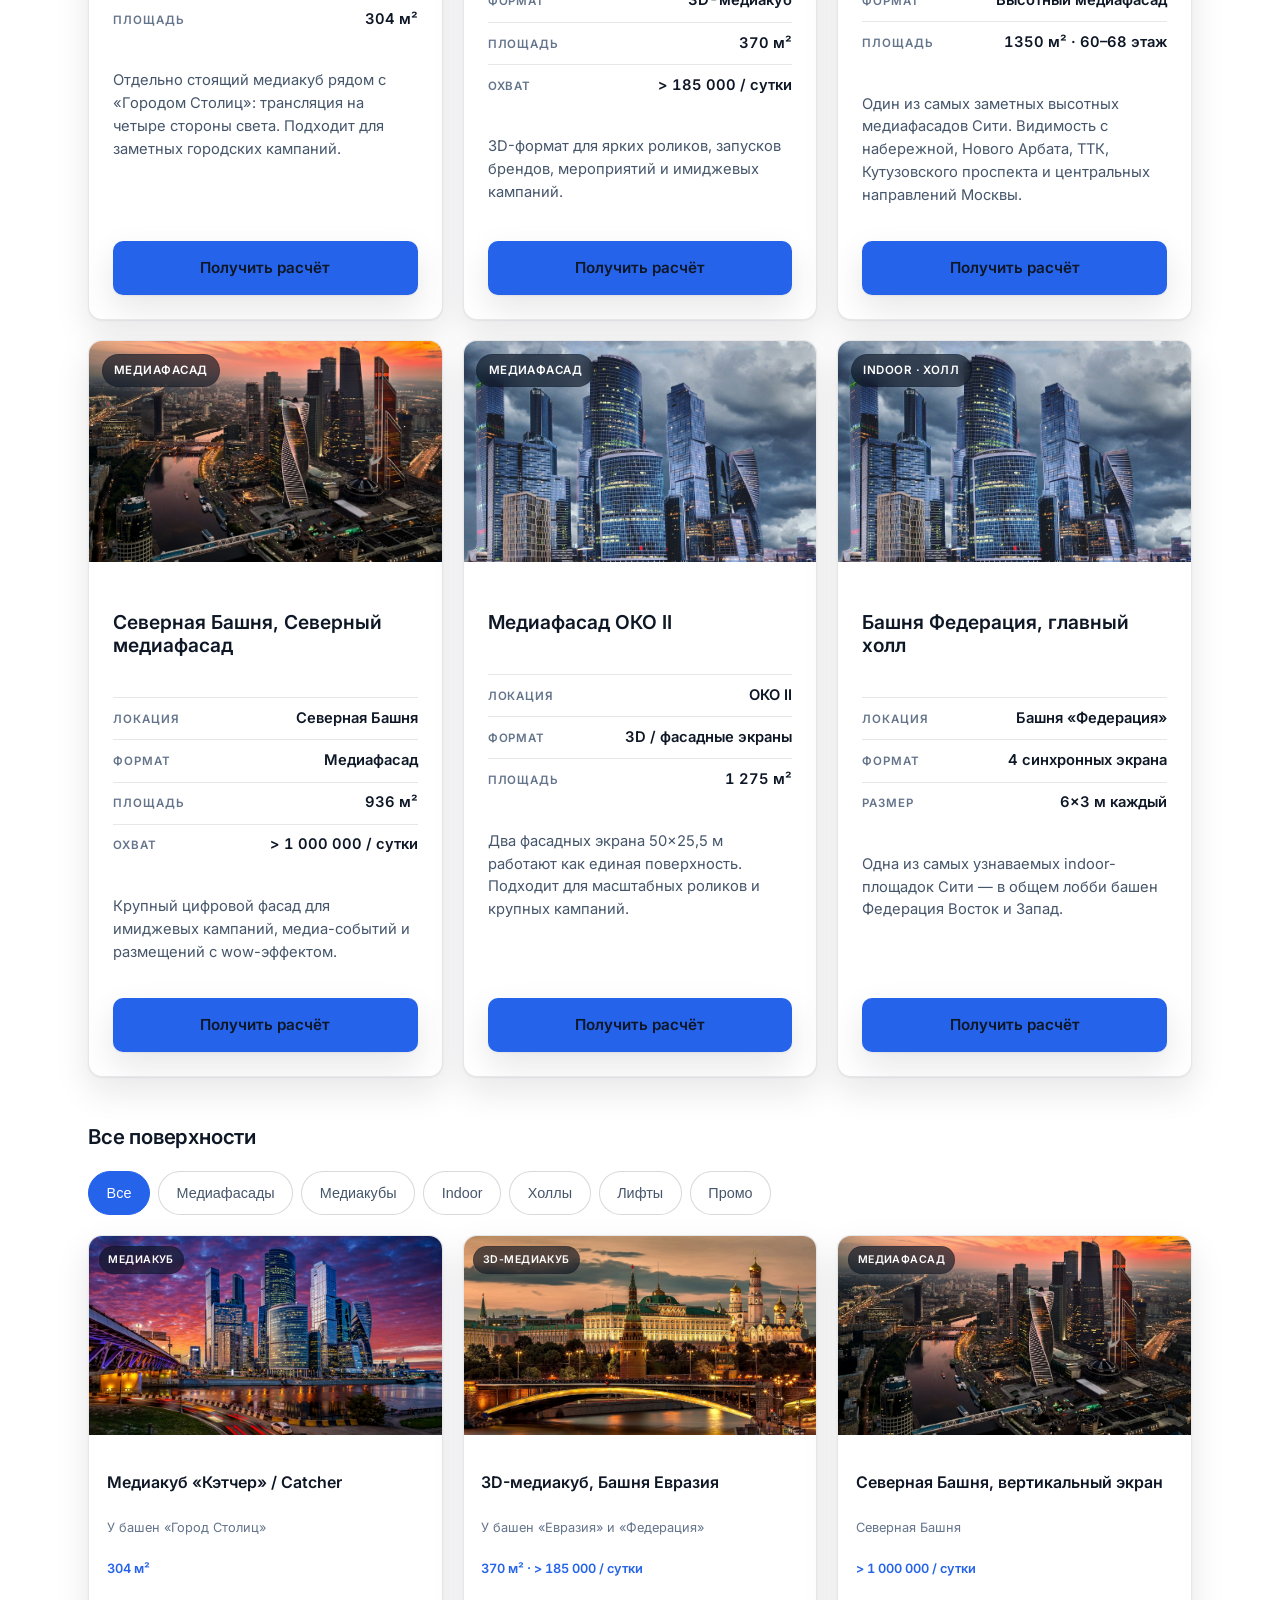
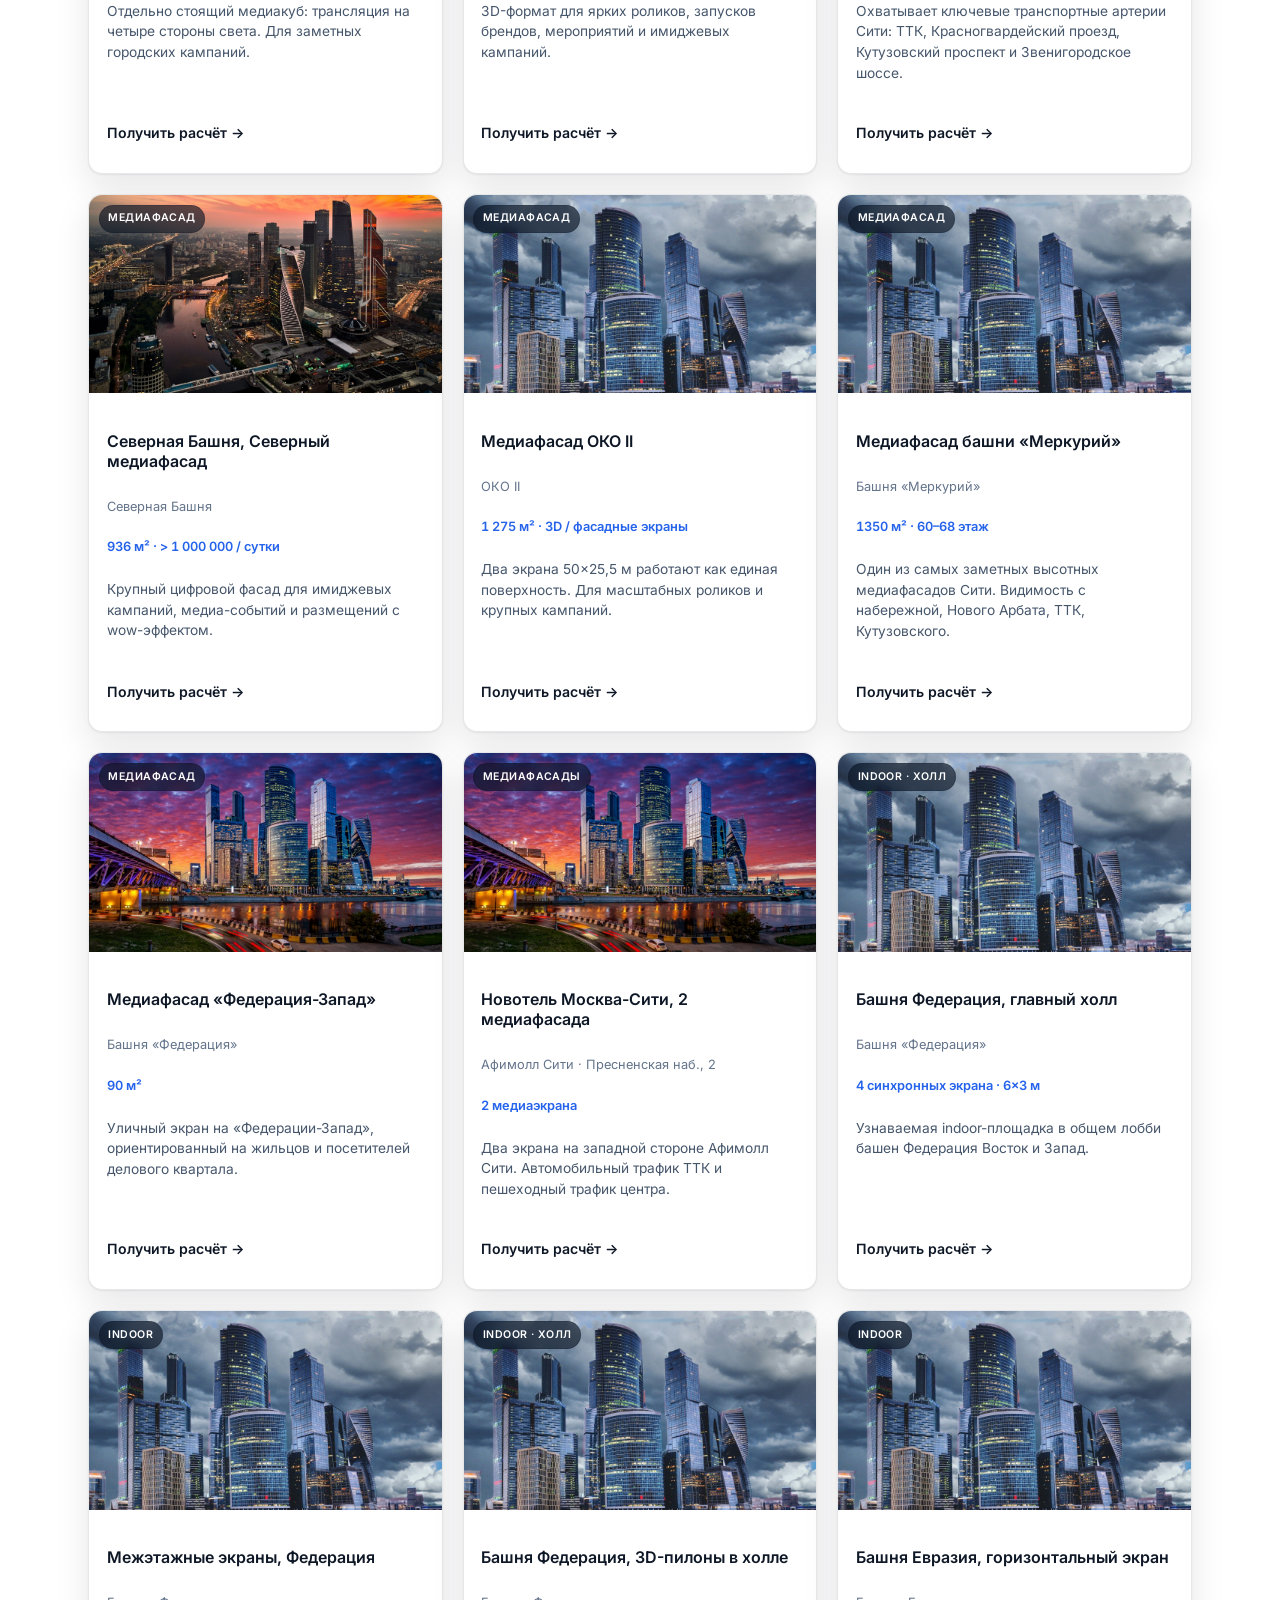
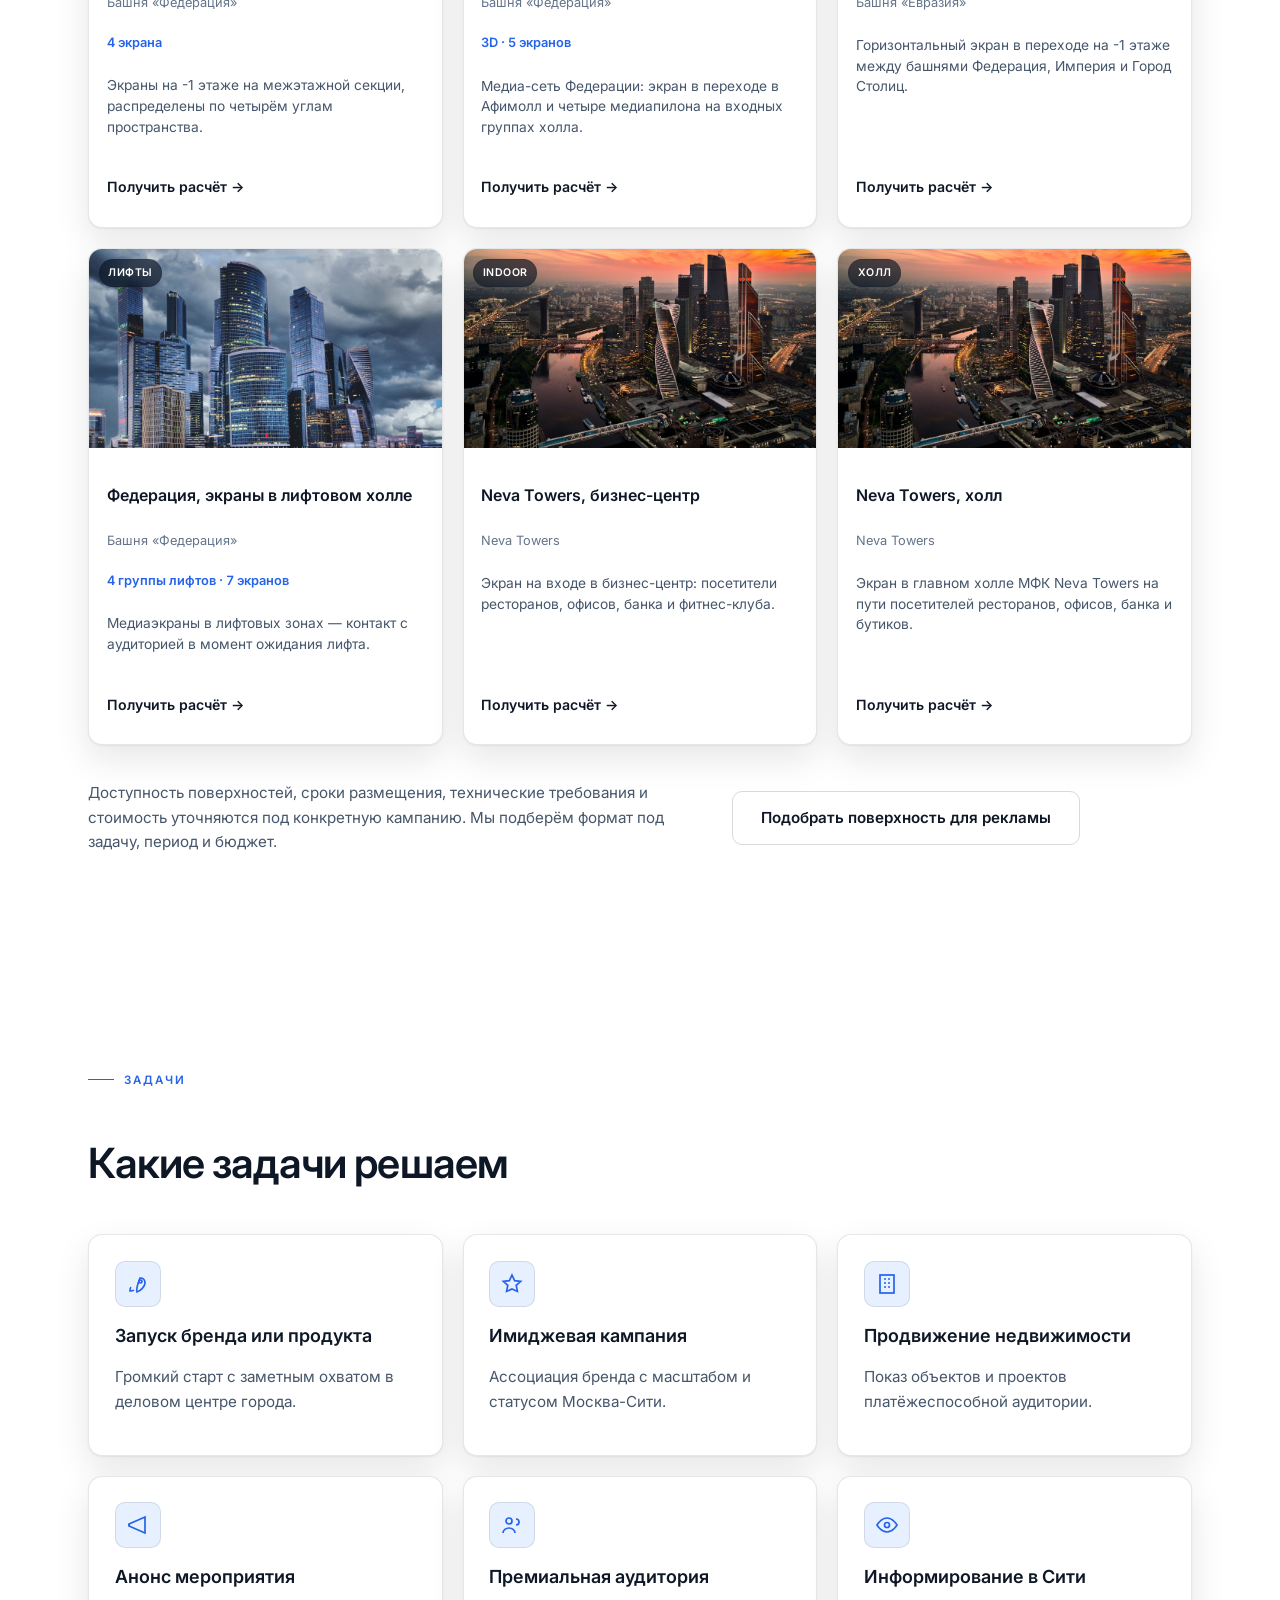
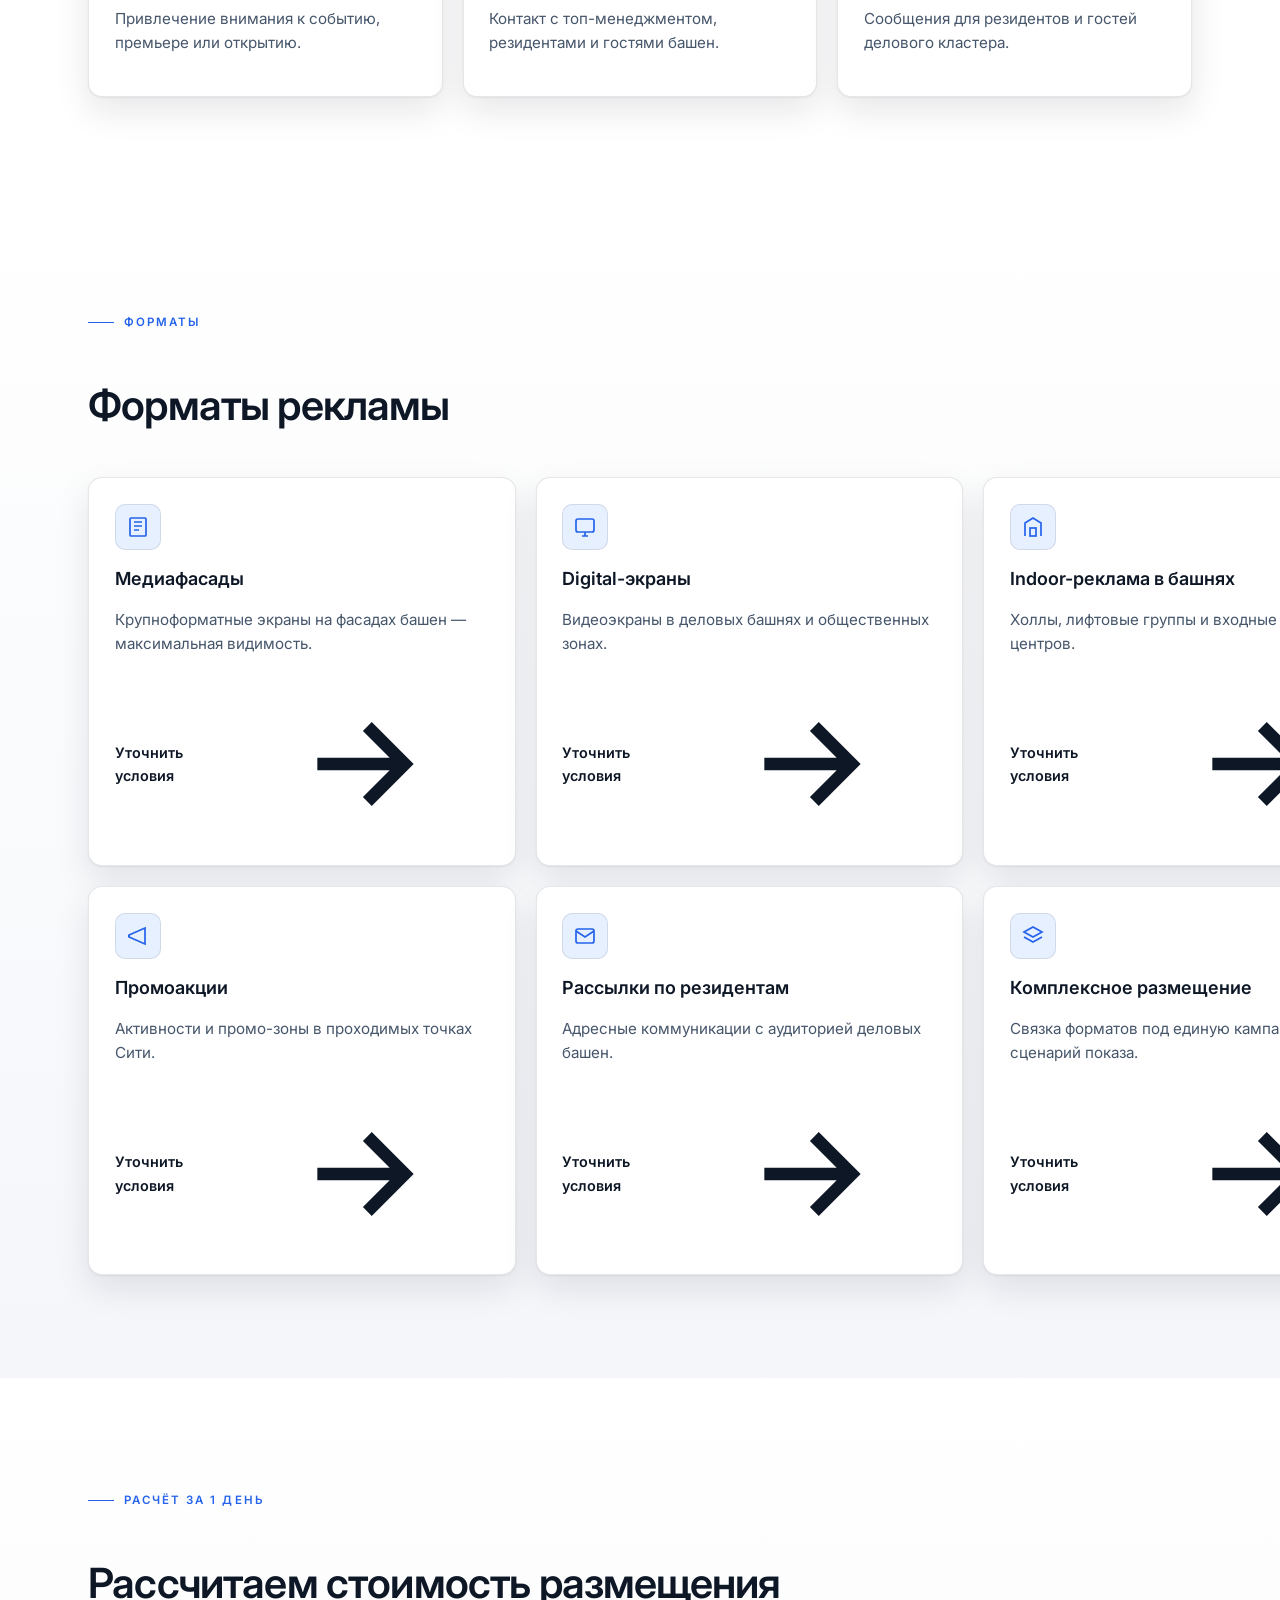
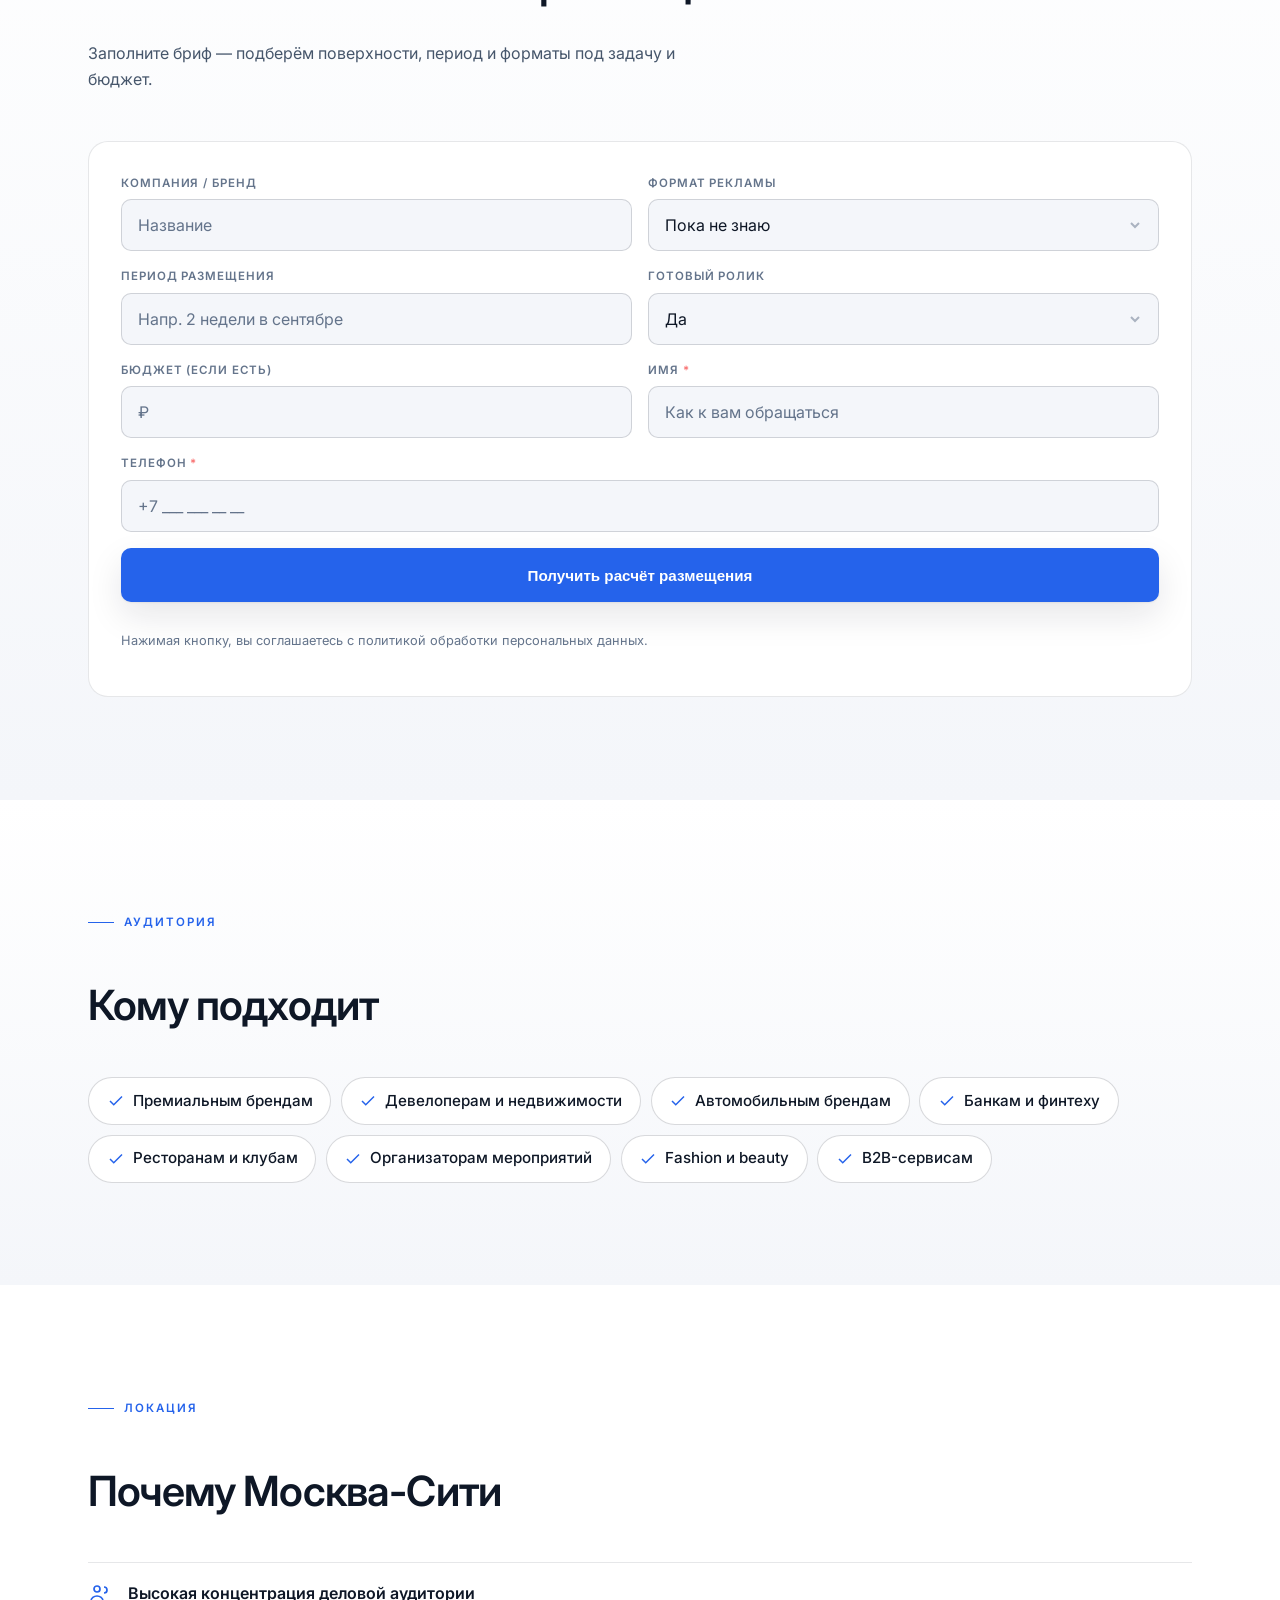
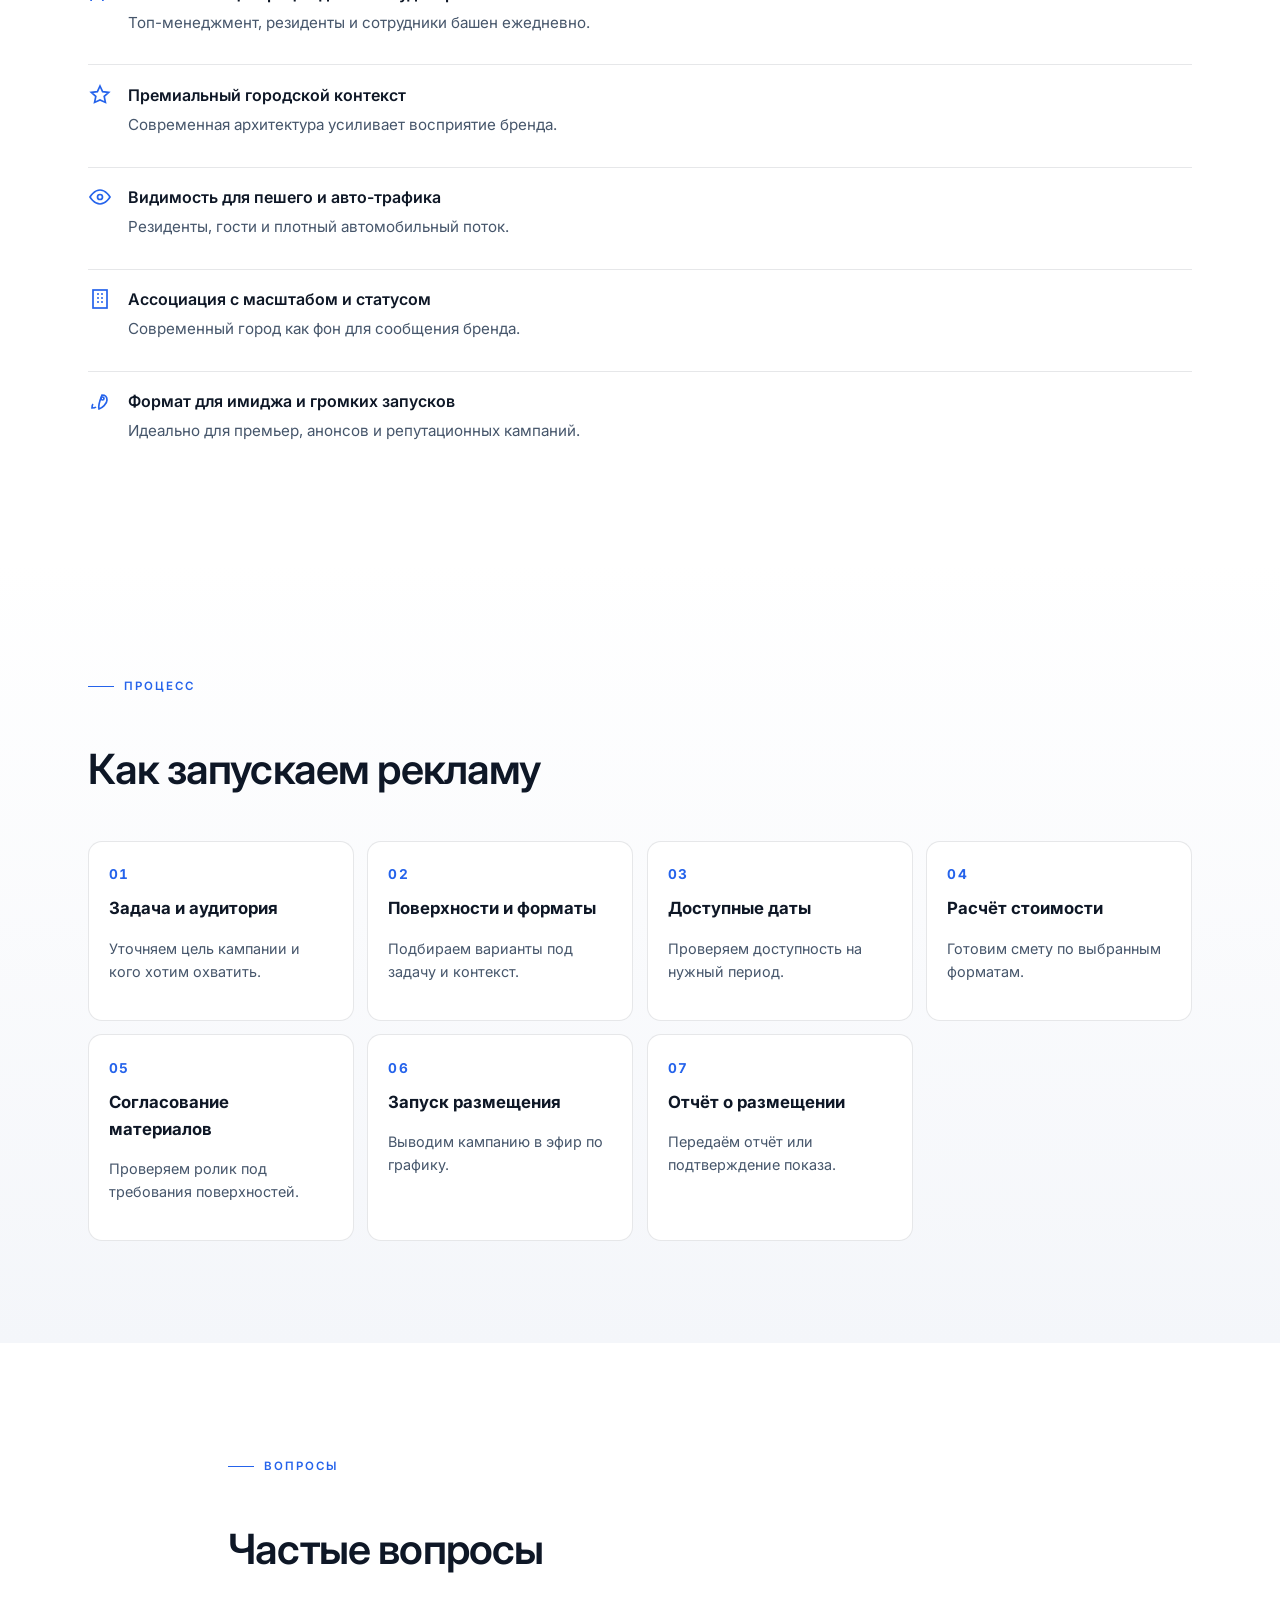
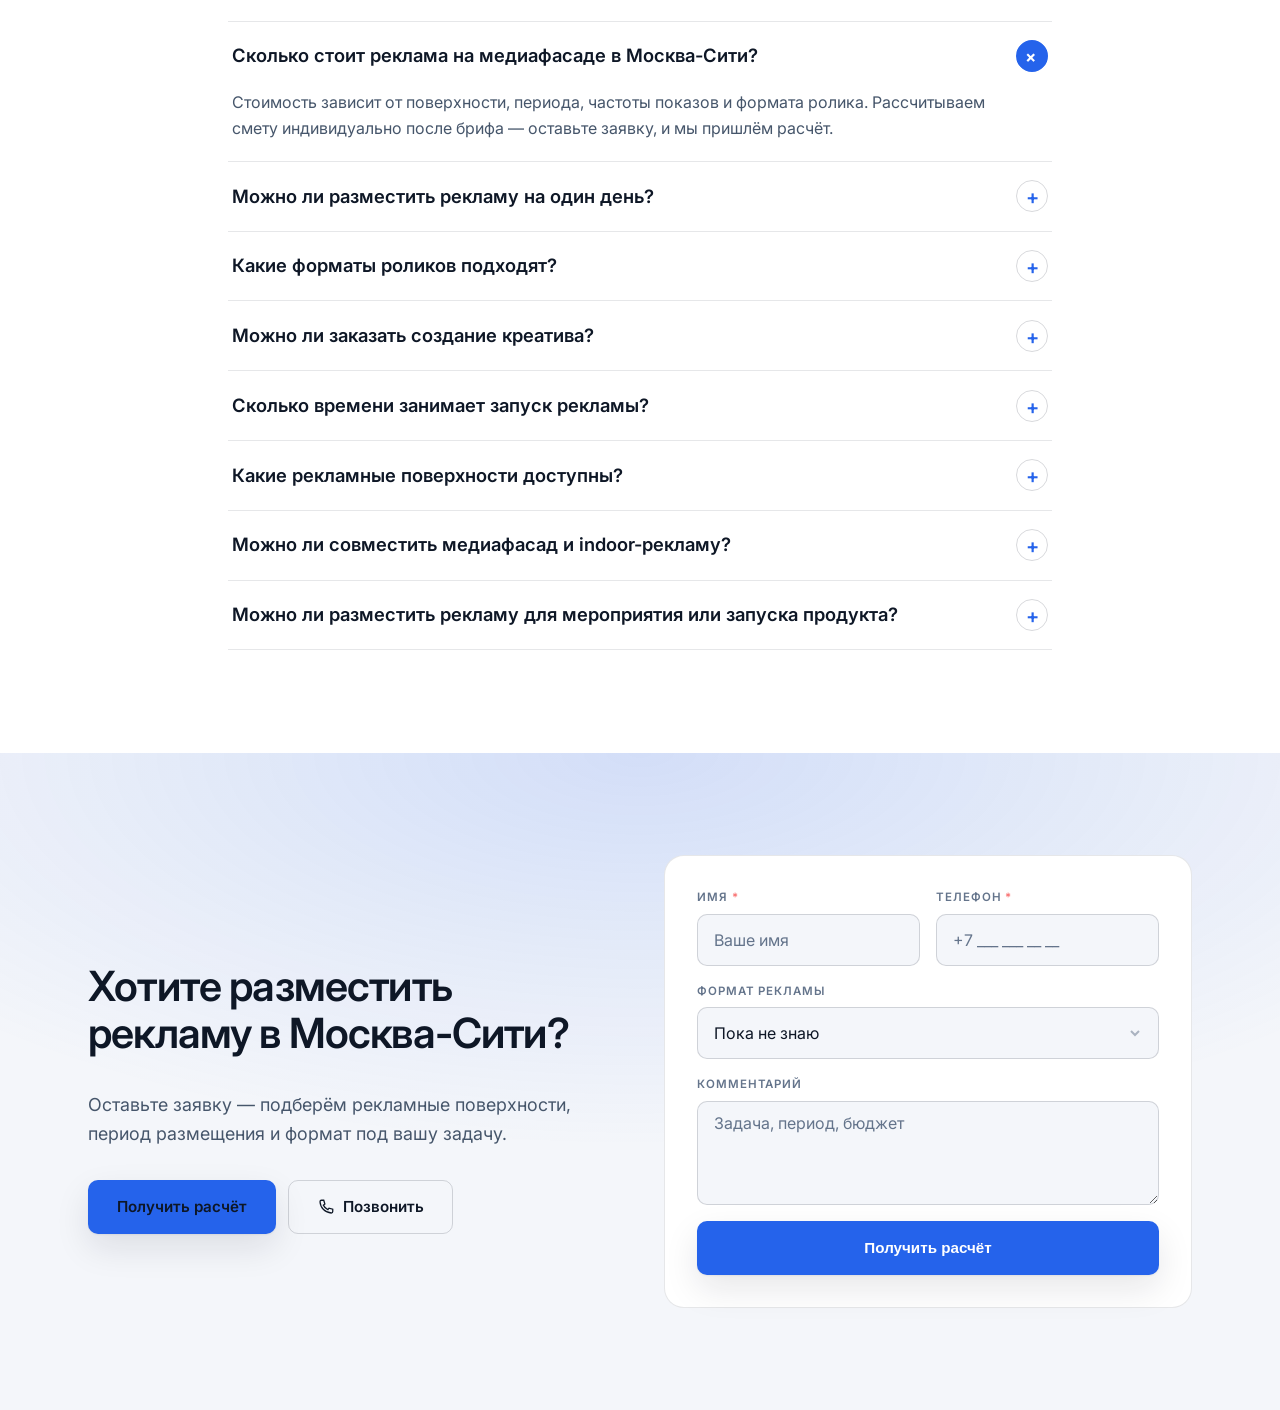
==== commit e8b413af: "Reorder ad-page sections + switch to light theme Branch moscow-city.pro-redisign. /reklama-v-moskva-" ====
--- a/reklama-v-moskva-siti/prototype.html
+++ b/reklama-v-moskva-siti/prototype.html
@@ -47,6 +47,321 @@
       </div>
     </div>
   </header>
+
+  <!-- 5. РЕКЛАМНЫЕ ПОВЕРХНОСТИ -->
+  <section class="ads-city-section" aria-labelledby="ac-surf-t">
+    <div class="ads-city__wrap">
+      <div class="ads-city-head"><p class="ads-city-eyebrow">Поверхности</p><h2 class="ads-city-h2" id="ac-surf-t">Варианты фасадов и рекламных поверхностей</h2>
+        <p class="ads-city-sub">Подберём медиафасад, медиакуб, indoor-экран или комплексное размещение под вашу задачу, период кампании и бюджет.</p></div>
+
+      <!-- 5.1 Популярные поверхности (крупные карточки) -->
+      <h3 class="ads-city-surf-subhead">Популярные поверхности</h3>
+      <div class="ads-city-surfaces">
+
+        <article class="ads-city-surf">
+          <div class="ads-city-surf__media"><img class="ads-city-surf__img" src="assets/img/surf-catcher.jpg" alt="Медиакуб «Кэтчер» возле башен «Город Столиц», Москва-Сити" loading="lazy" decoding="async" width="800" height="500"><span class="ads-city-surf__badge">Медиакуб</span></div>
+          <div class="ads-city-surf__body">
+            <h4 class="ads-city-surf__name">Медиакуб «Кэтчер» / Catcher</h4>
+            <ul class="ads-city-surf__meta">
+              <li><span>Локация</span><b>У башен «Город Столиц»</b></li>
+              <li><span>Формат</span><b>Медиакуб</b></li>
+              <li><span>Площадь</span><b>304 м²</b></li>
+            </ul>
+            <p class="ads-city-surf__desc">Отдельно стоящий медиакуб рядом с «Городом Столиц»: трансляция на четыре стороны света. Подходит для заметных городских кампаний.</p>
+            <a class="ads-city-btn ads-city-btn--primary ads-city-surf__cta" href="#ads-city-calc" data-ads-surface="Медиакуб Кэтчер">Получить расчёт</a>
+          </div>
+        </article>
+
+        <article class="ads-city-surf">
+          <div class="ads-city-surf__media"><img class="ads-city-surf__img" src="assets/img/surf-eurasia.jpg" alt="3D-медиакуб у башни «Евразия», Москва-Сити" loading="lazy" decoding="async" width="800" height="500"><span class="ads-city-surf__badge">3D-медиакуб</span></div>
+          <div class="ads-city-surf__body">
+            <h4 class="ads-city-surf__name">3D-медиакуб, Башня Евразия</h4>
+            <ul class="ads-city-surf__meta">
+              <li><span>Локация</span><b>У башен «Евразия» и «Федерация»</b></li>
+              <li><span>Формат</span><b>3D-медиакуб</b></li>
+              <li><span>Площадь</span><b>370 м²</b></li>
+              <li><span>Охват</span><b>&gt; 185 000 / сутки</b></li>
+            </ul>
+            <p class="ads-city-surf__desc">3D-формат для ярких роликов, запусков брендов, мероприятий и имиджевых кампаний.</p>
+            <a class="ads-city-btn ads-city-btn--primary ads-city-surf__cta" href="#ads-city-calc" data-ads-surface="3D медиакуб Евразия">Получить расчёт</a>
+          </div>
+        </article>
+
+        <article class="ads-city-surf">
+          <div class="ads-city-surf__media"><img class="ads-city-surf__img" src="assets/img/surf-mercury.jpg" alt="Высотный медиафасад башни «Меркурий», Москва-Сити" loading="lazy" decoding="async" width="800" height="500"><span class="ads-city-surf__badge">Медиафасад</span></div>
+          <div class="ads-city-surf__body">
+            <h4 class="ads-city-surf__name">Медиафасад башни «Меркурий»</h4>
+            <ul class="ads-city-surf__meta">
+              <li><span>Локация</span><b>Башня «Меркурий»</b></li>
+              <li><span>Формат</span><b>Высотный медиафасад</b></li>
+              <li><span>Площадь</span><b>1350 м² · 60–68 этаж</b></li>
+            </ul>
+            <p class="ads-city-surf__desc">Один из самых заметных высотных медиафасадов Сити. Видимость с набережной, Нового Арбата, ТТК, Кутузовского проспекта и центральных направлений Москвы.</p>
+            <a class="ads-city-btn ads-city-btn--primary ads-city-surf__cta" href="#ads-city-calc" data-ads-surface="Медиафасад Меркурий">Получить расчёт</a>
+          </div>
+        </article>
+
+        <article class="ads-city-surf">
+          <div class="ads-city-surf__media"><img class="ads-city-surf__img" src="assets/img/surf-severnaya.jpg" alt="Северный медиафасад Северной Башни, Москва-Сити" loading="lazy" decoding="async" width="800" height="500"><span class="ads-city-surf__badge">Медиафасад</span></div>
+          <div class="ads-city-surf__body">
+            <h4 class="ads-city-surf__name">Северная Башня, Северный медиафасад</h4>
+            <ul class="ads-city-surf__meta">
+              <li><span>Локация</span><b>Северная Башня</b></li>
+              <li><span>Формат</span><b>Медиафасад</b></li>
+              <li><span>Площадь</span><b>936 м²</b></li>
+              <li><span>Охват</span><b>&gt; 1 000 000 / сутки</b></li>
+            </ul>
+            <p class="ads-city-surf__desc">Крупный цифровой фасад для имиджевых кампаний, медиа-событий и размещений с wow-эффектом.</p>
+            <a class="ads-city-btn ads-city-btn--primary ads-city-surf__cta" href="#ads-city-calc" data-ads-surface="Северная Башня — Северный медиафасад">Получить расчёт</a>
+          </div>
+        </article>
+
+        <article class="ads-city-surf">
+          <div class="ads-city-surf__media"><img class="ads-city-surf__img" src="assets/img/s-facade.jpg" alt="Медиафасад ОКО II, Москва-Сити" loading="lazy" decoding="async" width="800" height="500"><span class="ads-city-surf__badge">Медиафасад</span></div>
+          <div class="ads-city-surf__body">
+            <h4 class="ads-city-surf__name">Медиафасад ОКО II</h4>
+            <ul class="ads-city-surf__meta">
+              <li><span>Локация</span><b>ОКО II</b></li>
+              <li><span>Формат</span><b>3D / фасадные экраны</b></li>
+              <li><span>Площадь</span><b>1 275 м²</b></li>
+            </ul>
+            <p class="ads-city-surf__desc">Два фасадных экрана 50×25,5 м работают как единая поверхность. Подходит для масштабных роликов и крупных кампаний.</p>
+            <a class="ads-city-btn ads-city-btn--primary ads-city-surf__cta" href="#ads-city-calc" data-ads-surface="Медиафасад ОКО II">Получить расчёт</a>
+          </div>
+        </article>
+
+        <article class="ads-city-surf">
+          <div class="ads-city-surf__media"><img class="ads-city-surf__img" src="assets/img/s-indoor.jpg" alt="Главный холл башни «Федерация», синхронные экраны, Москва-Сити" loading="lazy" decoding="async" width="800" height="500"><span class="ads-city-surf__badge">Indoor · Холл</span></div>
+          <div class="ads-city-surf__body">
+            <h4 class="ads-city-surf__name">Башня Федерация, главный холл</h4>
+            <ul class="ads-city-surf__meta">
+              <li><span>Локация</span><b>Башня «Федерация»</b></li>
+              <li><span>Формат</span><b>4 синхронных экрана</b></li>
+              <li><span>Размер</span><b>6×3 м каждый</b></li>
+            </ul>
+            <p class="ads-city-surf__desc">Одна из самых узнаваемых indoor-площадок Сити — в общем лобби башен Федерация Восток и Запад.</p>
+            <a class="ads-city-btn ads-city-btn--primary ads-city-surf__cta" href="#ads-city-calc" data-ads-surface="Башня Федерация — главный холл">Получить расчёт</a>
+          </div>
+        </article>
+
+      </div>
+
+      <!-- 5.2 Все поверхности + фильтры (без перезагрузки) -->
+      <h3 class="ads-city-surf-subhead">Все поверхности</h3>
+      <div class="ads-city-filters" role="group" aria-label="Фильтр поверхностей по типу">
+        <button class="ads-city-filter" type="button" data-filter="all" aria-pressed="true">Все</button>
+        <button class="ads-city-filter" type="button" data-filter="mediafasady" aria-pressed="false">Медиафасады</button>
+        <button class="ads-city-filter" type="button" data-filter="mediakuby" aria-pressed="false">Медиакубы</button>
+        <button class="ads-city-filter" type="button" data-filter="indoor" aria-pressed="false">Indoor</button>
+        <button class="ads-city-filter" type="button" data-filter="holly" aria-pressed="false">Холлы</button>
+        <button class="ads-city-filter" type="button" data-filter="lifty" aria-pressed="false">Лифты</button>
+        <button class="ads-city-filter" type="button" data-filter="promo" aria-pressed="false">Промо</button>
+      </div>
+
+      <div class="ads-city-catalog" id="ads-city-catalog">
+
+        <article class="ads-city-cat" data-cat="mediakuby mediafasady">
+          <div class="ads-city-cat__media"><img class="ads-city-cat__img" src="assets/img/surf-catcher.jpg" alt="Медиакуб «Кэтчер», Москва-Сити" loading="lazy" decoding="async" width="640" height="360"><span class="ads-city-cat__badge">Медиакуб</span></div>
+          <div class="ads-city-cat__body">
+            <h4 class="ads-city-cat__name">Медиакуб «Кэтчер» / Catcher</h4>
+            <p class="ads-city-cat__loc">У башен «Город Столиц»</p>
+            <p class="ads-city-cat__info">304 м²</p>
+            <p class="ads-city-cat__desc">Отдельно стоящий медиакуб: трансляция на четыре стороны света. Для заметных городских кампаний.</p>
+            <a class="ads-city-cat__cta" href="#ads-city-calc" data-ads-surface="Медиакуб Кэтчер">Получить расчёт →</a>
+          </div>
+        </article>
+
+        <article class="ads-city-cat" data-cat="mediakuby">
+          <div class="ads-city-cat__media"><img class="ads-city-cat__img" src="assets/img/surf-eurasia.jpg" alt="3D-медиакуб, Башня Евразия, Москва-Сити" loading="lazy" decoding="async" width="640" height="360"><span class="ads-city-cat__badge">3D-медиакуб</span></div>
+          <div class="ads-city-cat__body">
+            <h4 class="ads-city-cat__name">3D-медиакуб, Башня Евразия</h4>
+            <p class="ads-city-cat__loc">У башен «Евразия» и «Федерация»</p>
+            <p class="ads-city-cat__info">370 м² · &gt; 185 000 / сутки</p>
+            <p class="ads-city-cat__desc">3D-формат для ярких роликов, запусков брендов, мероприятий и имиджевых кампаний.</p>
+            <a class="ads-city-cat__cta" href="#ads-city-calc" data-ads-surface="3D медиакуб Евразия">Получить расчёт →</a>
+          </div>
+        </article>
+
+        <article class="ads-city-cat" data-cat="mediafasady">
+          <div class="ads-city-cat__media"><img class="ads-city-cat__img" src="assets/img/surf-severnaya.jpg" alt="Северная Башня, вертикальный экран, Москва-Сити" loading="lazy" decoding="async" width="640" height="360"><span class="ads-city-cat__badge">Медиафасад</span></div>
+          <div class="ads-city-cat__body">
+            <h4 class="ads-city-cat__name">Северная Башня, вертикальный экран</h4>
+            <p class="ads-city-cat__loc">Северная Башня</p>
+            <p class="ads-city-cat__info">&gt; 1 000 000 / сутки</p>
+            <p class="ads-city-cat__desc">Охватывает ключевые транспортные артерии Сити: ТТК, Красногвардейский проезд, Кутузовский проспект и Звенигородское шоссе.</p>
+            <a class="ads-city-cat__cta" href="#ads-city-calc" data-ads-surface="Северная Башня — вертикальный экран">Получить расчёт →</a>
+          </div>
+        </article>
+
+        <article class="ads-city-cat" data-cat="mediafasady">
+          <div class="ads-city-cat__media"><img class="ads-city-cat__img" src="assets/img/surf-severnaya.jpg" alt="Северная Башня, Северный медиафасад, Москва-Сити" loading="lazy" decoding="async" width="640" height="360"><span class="ads-city-cat__badge">Медиафасад</span></div>
+          <div class="ads-city-cat__body">
+            <h4 class="ads-city-cat__name">Северная Башня, Северный медиафасад</h4>
+            <p class="ads-city-cat__loc">Северная Башня</p>
+            <p class="ads-city-cat__info">936 м² · &gt; 1 000 000 / сутки</p>
+            <p class="ads-city-cat__desc">Крупный цифровой фасад для имиджевых кампаний, медиа-событий и размещений с wow-эффектом.</p>
+            <a class="ads-city-cat__cta" href="#ads-city-calc" data-ads-surface="Северная Башня — Северный медиафасад">Получить расчёт →</a>
+          </div>
+        </article>
+
+        <article class="ads-city-cat" data-cat="mediafasady">
+          <div class="ads-city-cat__media"><img class="ads-city-cat__img" src="assets/img/s-facade.jpg" alt="Медиафасад ОКО II, Москва-Сити" loading="lazy" decoding="async" width="640" height="360"><span class="ads-city-cat__badge">Медиафасад</span></div>
+          <div class="ads-city-cat__body">
+            <h4 class="ads-city-cat__name">Медиафасад ОКО II</h4>
+            <p class="ads-city-cat__loc">ОКО II</p>
+            <p class="ads-city-cat__info">1 275 м² · 3D / фасадные экраны</p>
+            <p class="ads-city-cat__desc">Два экрана 50×25,5 м работают как единая поверхность. Для масштабных роликов и крупных кампаний.</p>
+            <a class="ads-city-cat__cta" href="#ads-city-calc" data-ads-surface="Медиафасад ОКО II">Получить расчёт →</a>
+          </div>
+        </article>
+
+        <article class="ads-city-cat" data-cat="mediafasady">
+          <div class="ads-city-cat__media"><img class="ads-city-cat__img" src="assets/img/surf-mercury.jpg" alt="Медиафасад башни «Меркурий», Москва-Сити" loading="lazy" decoding="async" width="640" height="360"><span class="ads-city-cat__badge">Медиафасад</span></div>
+          <div class="ads-city-cat__body">
+            <h4 class="ads-city-cat__name">Медиафасад башни «Меркурий»</h4>
+            <p class="ads-city-cat__loc">Башня «Меркурий»</p>
+            <p class="ads-city-cat__info">1350 м² · 60–68 этаж</p>
+            <p class="ads-city-cat__desc">Один из самых заметных высотных медиафасадов Сити. Видимость с набережной, Нового Арбата, ТТК, Кутузовского.</p>
+            <a class="ads-city-cat__cta" href="#ads-city-calc" data-ads-surface="Медиафасад Меркурий">Получить расчёт →</a>
+          </div>
+        </article>
+
+        <article class="ads-city-cat" data-cat="mediafasady">
+          <div class="ads-city-cat__media"><img class="ads-city-cat__img" src="assets/img/s-screens.jpg" alt="Медиафасад «Федерация-Запад», Москва-Сити" loading="lazy" decoding="async" width="640" height="360"><span class="ads-city-cat__badge">Медиафасад</span></div>
+          <div class="ads-city-cat__body">
+            <h4 class="ads-city-cat__name">Медиафасад «Федерация-Запад»</h4>
+            <p class="ads-city-cat__loc">Башня «Федерация»</p>
+            <p class="ads-city-cat__info">90 м²</p>
+            <p class="ads-city-cat__desc">Уличный экран на «Федерации-Запад», ориентированный на жильцов и посетителей делового квартала.</p>
+            <a class="ads-city-cat__cta" href="#ads-city-calc" data-ads-surface="Медиафасад Федерация-Запад">Получить расчёт →</a>
+          </div>
+        </article>
+
+        <article class="ads-city-cat" data-cat="mediafasady">
+          <div class="ads-city-cat__media"><img class="ads-city-cat__img" src="assets/img/s-screens.jpg" alt="Новотель Москва-Сити, два медиафасада на Афимолл Сити" loading="lazy" decoding="async" width="640" height="360"><span class="ads-city-cat__badge">Медиафасады</span></div>
+          <div class="ads-city-cat__body">
+            <h4 class="ads-city-cat__name">Новотель Москва-Сити, 2 медиафасада</h4>
+            <p class="ads-city-cat__loc">Афимолл Сити · Пресненская наб., 2</p>
+            <p class="ads-city-cat__info">2 медиаэкрана</p>
+            <p class="ads-city-cat__desc">Два экрана на западной стороне Афимолл Сити. Автомобильный трафик ТТК и пешеходный трафик центра.</p>
+            <a class="ads-city-cat__cta" href="#ads-city-calc" data-ads-surface="Новотель — 2 медиафасада">Получить расчёт →</a>
+          </div>
+        </article>
+
+        <article class="ads-city-cat" data-cat="indoor holly">
+          <div class="ads-city-cat__media"><img class="ads-city-cat__img" src="assets/img/s-indoor.jpg" alt="Главный холл башни «Федерация», синхронные экраны" loading="lazy" decoding="async" width="640" height="360"><span class="ads-city-cat__badge">Indoor · Холл</span></div>
+          <div class="ads-city-cat__body">
+            <h4 class="ads-city-cat__name">Башня Федерация, главный холл</h4>
+            <p class="ads-city-cat__loc">Башня «Федерация»</p>
+            <p class="ads-city-cat__info">4 синхронных экрана · 6×3 м</p>
+            <p class="ads-city-cat__desc">Узнаваемая indoor-площадка в общем лобби башен Федерация Восток и Запад.</p>
+            <a class="ads-city-cat__cta" href="#ads-city-calc" data-ads-surface="Башня Федерация — главный холл">Получить расчёт →</a>
+          </div>
+        </article>
+
+        <article class="ads-city-cat" data-cat="indoor">
+          <div class="ads-city-cat__media"><img class="ads-city-cat__img" src="assets/img/s-indoor.jpg" alt="Межэтажные экраны в башне «Федерация»" loading="lazy" decoding="async" width="640" height="360"><span class="ads-city-cat__badge">Indoor</span></div>
+          <div class="ads-city-cat__body">
+            <h4 class="ads-city-cat__name">Межэтажные экраны, Федерация</h4>
+            <p class="ads-city-cat__loc">Башня «Федерация»</p>
+            <p class="ads-city-cat__info">4 экрана</p>
+            <p class="ads-city-cat__desc">Экраны на -1 этаже на межэтажной секции, распределены по четырём углам пространства.</p>
+            <a class="ads-city-cat__cta" href="#ads-city-calc" data-ads-surface="Федерация — межэтажные экраны">Получить расчёт →</a>
+          </div>
+        </article>
+
+        <article class="ads-city-cat" data-cat="indoor holly">
+          <div class="ads-city-cat__media"><img class="ads-city-cat__img" src="assets/img/s-indoor.jpg" alt="3D-пилоны в холле башни «Федерация»" loading="lazy" decoding="async" width="640" height="360"><span class="ads-city-cat__badge">Indoor · Холл</span></div>
+          <div class="ads-city-cat__body">
+            <h4 class="ads-city-cat__name">Башня Федерация, 3D-пилоны в холле</h4>
+            <p class="ads-city-cat__loc">Башня «Федерация»</p>
+            <p class="ads-city-cat__info">3D · 5 экранов</p>
+            <p class="ads-city-cat__desc">Медиа-сеть Федерации: экран в переходе в Афимолл и четыре медиапилона на входных группах холла.</p>
+            <a class="ads-city-cat__cta" href="#ads-city-calc" data-ads-surface="Федерация — 3D-пилоны">Получить расчёт →</a>
+          </div>
+        </article>
+
+        <article class="ads-city-cat" data-cat="indoor">
+          <div class="ads-city-cat__media"><img class="ads-city-cat__img" src="assets/img/s-indoor.jpg" alt="Горизонтальный экран в башне «Евразия»" loading="lazy" decoding="async" width="640" height="360"><span class="ads-city-cat__badge">Indoor</span></div>
+          <div class="ads-city-cat__body">
+            <h4 class="ads-city-cat__name">Башня Евразия, горизонтальный экран</h4>
+            <p class="ads-city-cat__loc">Башня «Евразия»</p>
+            <p class="ads-city-cat__desc">Горизонтальный экран в переходе на -1 этаже между башнями Федерация, Империя и Город Столиц.</p>
+            <a class="ads-city-cat__cta" href="#ads-city-calc" data-ads-surface="Евразия — горизонтальный экран">Получить расчёт →</a>
+          </div>
+        </article>
+
+        <article class="ads-city-cat" data-cat="lifty indoor">
+          <div class="ads-city-cat__media"><img class="ads-city-cat__img" src="assets/img/s-indoor.jpg" alt="Экраны в лифтовом холле башни «Федерация»" loading="lazy" decoding="async" width="640" height="360"><span class="ads-city-cat__badge">Лифты</span></div>
+          <div class="ads-city-cat__body">
+            <h4 class="ads-city-cat__name">Федерация, экраны в лифтовом холле</h4>
+            <p class="ads-city-cat__loc">Башня «Федерация»</p>
+            <p class="ads-city-cat__info">4 группы лифтов · 7 экранов</p>
+            <p class="ads-city-cat__desc">Медиаэкраны в лифтовых зонах — контакт с аудиторией в момент ожидания лифта.</p>
+            <a class="ads-city-cat__cta" href="#ads-city-calc" data-ads-surface="Федерация — лифтовый холл">Получить расчёт →</a>
+          </div>
+        </article>
+
+        <article class="ads-city-cat" data-cat="indoor">
+          <div class="ads-city-cat__media"><img class="ads-city-cat__img" src="assets/img/s-promo.jpg" alt="Экран на входе в бизнес-центр Neva Towers" loading="lazy" decoding="async" width="640" height="360"><span class="ads-city-cat__badge">Indoor</span></div>
+          <div class="ads-city-cat__body">
+            <h4 class="ads-city-cat__name">Neva Towers, бизнес-центр</h4>
+            <p class="ads-city-cat__loc">Neva Towers</p>
+            <p class="ads-city-cat__desc">Экран на входе в бизнес-центр: посетители ресторанов, офисов, банка и фитнес-клуба.</p>
+            <a class="ads-city-cat__cta" href="#ads-city-calc" data-ads-surface="Neva Towers — бизнес-центр">Получить расчёт →</a>
+          </div>
+        </article>
+
+        <article class="ads-city-cat" data-cat="holly indoor">
+          <div class="ads-city-cat__media"><img class="ads-city-cat__img" src="assets/img/s-promo.jpg" alt="Экран в главном холле МФК Neva Towers" loading="lazy" decoding="async" width="640" height="360"><span class="ads-city-cat__badge">Холл</span></div>
+          <div class="ads-city-cat__body">
+            <h4 class="ads-city-cat__name">Neva Towers, холл</h4>
+            <p class="ads-city-cat__loc">Neva Towers</p>
+            <p class="ads-city-cat__desc">Экран в главном холле МФК Neva Towers на пути посетителей ресторанов, офисов, банка и бутиков.</p>
+            <a class="ads-city-cat__cta" href="#ads-city-calc" data-ads-surface="Neva Towers — холл">Получить расчёт →</a>
+          </div>
+        </article>
+
+      </div>
+
+      <p class="ads-city-catalog-empty" data-catalog-empty hidden role="status" aria-live="polite">В этой категории пока нет поверхностей. Опишите задачу в форме — подберём формат вручную.</p>
+
+      <div class="ads-city-surfaces-foot">
+        <p>Доступность поверхностей, сроки размещения, технические требования и стоимость уточняются под конкретную кампанию. Мы подберём формат под задачу, период и бюджет.</p>
+        <a class="ads-city-btn ads-city-btn--ghost" href="#ads-city-calc">Подобрать поверхность для рекламы</a>
+      </div>
+    </div>
+  </section>
+
+  <!-- 3. КАКИЕ ЗАДАЧИ РЕШАЕМ -->
+  <section class="ads-city-section" aria-labelledby="ac-tasks-t">
+    <div class="ads-city__wrap">
+      <div class="ads-city-head"><p class="ads-city-eyebrow">Задачи</p><h2 class="ads-city-h2" id="ac-tasks-t">Какие задачи решаем</h2></div>
+      <div class="ads-city-grid ads-city-grid--3">
+        <article class="ads-city-card"><div class="ads-city-ico"><svg aria-hidden="true"><use href="#ac-rocket"/></svg></div><h3 class="ads-city-h3">Запуск бренда или продукта</h3><p>Громкий старт с заметным охватом в деловом центре города.</p></article>
+        <article class="ads-city-card"><div class="ads-city-ico"><svg aria-hidden="true"><use href="#ac-star"/></svg></div><h3 class="ads-city-h3">Имиджевая кампания</h3><p>Ассоциация бренда с масштабом и статусом Москва-Сити.</p></article>
+        <article class="ads-city-card"><div class="ads-city-ico"><svg aria-hidden="true"><use href="#ac-building"/></svg></div><h3 class="ads-city-h3">Продвижение недвижимости</h3><p>Показ объектов и проектов платёжеспособной аудитории.</p></article>
+        <article class="ads-city-card"><div class="ads-city-ico"><svg aria-hidden="true"><use href="#ac-promo"/></svg></div><h3 class="ads-city-h3">Анонс мероприятия</h3><p>Привлечение внимания к событию, премьере или открытию.</p></article>
+        <article class="ads-city-card"><div class="ads-city-ico"><svg aria-hidden="true"><use href="#ac-users"/></svg></div><h3 class="ads-city-h3">Премиальная аудитория</h3><p>Контакт с топ-менеджментом, резидентами и гостями башен.</p></article>
+        <article class="ads-city-card"><div class="ads-city-ico"><svg aria-hidden="true"><use href="#ac-eye"/></svg></div><h3 class="ads-city-h3">Информирование в Сити</h3><p>Сообщения для резидентов и гостей делового кластера.</p></article>
+      </div>
+    </div>
+  </section>
+
+  <!-- 4. ФОРМАТЫ РЕКЛАМЫ -->
+  <section class="ads-city-section ads-city-section--alt" aria-labelledby="ac-formats-t">
+    <div class="ads-city__wrap">
+      <div class="ads-city-head"><p class="ads-city-eyebrow">Форматы</p><h2 class="ads-city-h2" id="ac-formats-t">Форматы рекламы</h2></div>
+      <div class="ads-city-grid ads-city-grid--3">
+        <article class="ads-city-card"><div class="ads-city-ico"><svg aria-hidden="true"><use href="#ac-facade"/></svg></div><h3 class="ads-city-h3">Медиафасады</h3><p>Крупноформатные экраны на фасадах башен — максимальная видимость.</p><a class="ads-city-card__link" href="#ads-city-calc" data-ads-format="Медиафасад">Уточнить условия <svg aria-hidden="true"><use href="#ac-arrow"/></svg></a></article>
+        <article class="ads-city-card"><div class="ads-city-ico"><svg aria-hidden="true"><use href="#ac-screen"/></svg></div><h3 class="ads-city-h3">Digital-экраны</h3><p>Видеоэкраны в деловых башнях и общественных зонах.</p><a class="ads-city-card__link" href="#ads-city-calc" data-ads-format="Digital-экран">Уточнить условия <svg aria-hidden="true"><use href="#ac-arrow"/></svg></a></article>
+        <article class="ads-city-card"><div class="ads-city-ico"><svg aria-hidden="true"><use href="#ac-indoor"/></svg></div><h3 class="ads-city-h3">Indoor-реклама в башнях</h3><p>Холлы, лифтовые группы и входные зоны бизнес-центров.</p><a class="ads-city-card__link" href="#ads-city-calc" data-ads-format="Indoor">Уточнить условия <svg aria-hidden="true"><use href="#ac-arrow"/></svg></a></article>
+        <article class="ads-city-card"><div class="ads-city-ico"><svg aria-hidden="true"><use href="#ac-promo"/></svg></div><h3 class="ads-city-h3">Промоакции</h3><p>Активности и промо-зоны в проходимых точках Сити.</p><a class="ads-city-card__link" href="#ads-city-calc" data-ads-format="Промо">Уточнить условия <svg aria-hidden="true"><use href="#ac-arrow"/></svg></a></article>
+        <article class="ads-city-card"><div class="ads-city-ico"><svg aria-hidden="true"><use href="#ac-mail"/></svg></div><h3 class="ads-city-h3">Рассылки по резидентам</h3><p>Адресные коммуникации с аудиторией деловых башен.</p><a class="ads-city-card__link" href="#ads-city-calc" data-ads-format="Рассылка">Уточнить условия <svg aria-hidden="true"><use href="#ac-arrow"/></svg></a></article>
+        <article class="ads-city-card"><div class="ads-city-ico"><svg aria-hidden="true"><use href="#ac-layers"/></svg></div><h3 class="ads-city-h3">Комплексное размещение</h3><p>Связка форматов под единую кампанию и сценарий показа.</p><a class="ads-city-card__link" href="#ads-city-calc" data-ads-format="Комплексное">Уточнить условия <svg aria-hidden="true"><use href="#ac-arrow"/></svg></a></article>
+      </div>
+    </div>
+  </section>
 
   <!-- 2. ФОРМА РАСЧЁТА -->
   <section class="ads-city-section ads-city-section--alt" id="ads-city-calc" aria-labelledby="ac-calc-t">
@@ -84,321 +399,6 @@
     </div>
   </section>
 
-  <!-- 3. КАКИЕ ЗАДАЧИ РЕШАЕМ -->
-  <section class="ads-city-section" aria-labelledby="ac-tasks-t">
-    <div class="ads-city__wrap">
-      <div class="ads-city-head"><p class="ads-city-eyebrow">Задачи</p><h2 class="ads-city-h2" id="ac-tasks-t">Какие задачи решаем</h2></div>
-      <div class="ads-city-grid ads-city-grid--3">
-        <article class="ads-city-card"><div class="ads-city-ico"><svg aria-hidden="true"><use href="#ac-rocket"/></svg></div><h3 class="ads-city-h3">Запуск бренда или продукта</h3><p>Громкий старт с заметным охватом в деловом центре города.</p></article>
-        <article class="ads-city-card"><div class="ads-city-ico"><svg aria-hidden="true"><use href="#ac-star"/></svg></div><h3 class="ads-city-h3">Имиджевая кампания</h3><p>Ассоциация бренда с масштабом и статусом Москва-Сити.</p></article>
-        <article class="ads-city-card"><div class="ads-city-ico"><svg aria-hidden="true"><use href="#ac-building"/></svg></div><h3 class="ads-city-h3">Продвижение недвижимости</h3><p>Показ объектов и проектов платёжеспособной аудитории.</p></article>
-        <article class="ads-city-card"><div class="ads-city-ico"><svg aria-hidden="true"><use href="#ac-promo"/></svg></div><h3 class="ads-city-h3">Анонс мероприятия</h3><p>Привлечение внимания к событию, премьере или открытию.</p></article>
-        <article class="ads-city-card"><div class="ads-city-ico"><svg aria-hidden="true"><use href="#ac-users"/></svg></div><h3 class="ads-city-h3">Премиальная аудитория</h3><p>Контакт с топ-менеджментом, резидентами и гостями башен.</p></article>
-        <article class="ads-city-card"><div class="ads-city-ico"><svg aria-hidden="true"><use href="#ac-eye"/></svg></div><h3 class="ads-city-h3">Информирование в Сити</h3><p>Сообщения для резидентов и гостей делового кластера.</p></article>
-      </div>
-    </div>
-  </section>
-
-  <!-- 4. ФОРМАТЫ РЕКЛАМЫ -->
-  <section class="ads-city-section ads-city-section--alt" aria-labelledby="ac-formats-t">
-    <div class="ads-city__wrap">
-      <div class="ads-city-head"><p class="ads-city-eyebrow">Форматы</p><h2 class="ads-city-h2" id="ac-formats-t">Форматы рекламы</h2></div>
-      <div class="ads-city-grid ads-city-grid--3">
-        <article class="ads-city-card"><div class="ads-city-ico"><svg aria-hidden="true"><use href="#ac-facade"/></svg></div><h3 class="ads-city-h3">Медиафасады</h3><p>Крупноформатные экраны на фасадах башен — максимальная видимость.</p><a class="ads-city-card__link" href="#ads-city-calc" data-ads-format="Медиафасад">Уточнить условия <svg aria-hidden="true"><use href="#ac-arrow"/></svg></a></article>
-        <article class="ads-city-card"><div class="ads-city-ico"><svg aria-hidden="true"><use href="#ac-screen"/></svg></div><h3 class="ads-city-h3">Digital-экраны</h3><p>Видеоэкраны в деловых башнях и общественных зонах.</p><a class="ads-city-card__link" href="#ads-city-calc" data-ads-format="Digital-экран">Уточнить условия <svg aria-hidden="true"><use href="#ac-arrow"/></svg></a></article>
-        <article class="ads-city-card"><div class="ads-city-ico"><svg aria-hidden="true"><use href="#ac-indoor"/></svg></div><h3 class="ads-city-h3">Indoor-реклама в башнях</h3><p>Холлы, лифтовые группы и входные зоны бизнес-центров.</p><a class="ads-city-card__link" href="#ads-city-calc" data-ads-format="Indoor">Уточнить условия <svg aria-hidden="true"><use href="#ac-arrow"/></svg></a></article>
-        <article class="ads-city-card"><div class="ads-city-ico"><svg aria-hidden="true"><use href="#ac-promo"/></svg></div><h3 class="ads-city-h3">Промоакции</h3><p>Активности и промо-зоны в проходимых точках Сити.</p><a class="ads-city-card__link" href="#ads-city-calc" data-ads-format="Промо">Уточнить условия <svg aria-hidden="true"><use href="#ac-arrow"/></svg></a></article>
-        <article class="ads-city-card"><div class="ads-city-ico"><svg aria-hidden="true"><use href="#ac-mail"/></svg></div><h3 class="ads-city-h3">Рассылки по резидентам</h3><p>Адресные коммуникации с аудиторией деловых башен.</p><a class="ads-city-card__link" href="#ads-city-calc" data-ads-format="Рассылка">Уточнить условия <svg aria-hidden="true"><use href="#ac-arrow"/></svg></a></article>
-        <article class="ads-city-card"><div class="ads-city-ico"><svg aria-hidden="true"><use href="#ac-layers"/></svg></div><h3 class="ads-city-h3">Комплексное размещение</h3><p>Связка форматов под единую кампанию и сценарий показа.</p><a class="ads-city-card__link" href="#ads-city-calc" data-ads-format="Комплексное">Уточнить условия <svg aria-hidden="true"><use href="#ac-arrow"/></svg></a></article>
-      </div>
-    </div>
-  </section>
-
-  <!-- 5. РЕКЛАМНЫЕ ПОВЕРХНОСТИ -->
-  <section class="ads-city-section" aria-labelledby="ac-surf-t">
-    <div class="ads-city__wrap">
-      <div class="ads-city-head"><p class="ads-city-eyebrow">Поверхности</p><h2 class="ads-city-h2" id="ac-surf-t">Рекламные поверхности в Москва-Сити</h2>
-        <p class="ads-city-sub">Подберём медиафасад, медиакуб, indoor-экран или комплексное размещение под вашу задачу, период кампании и бюджет.</p></div>
-
-      <!-- 5.1 Популярные поверхности (крупные карточки) -->
-      <h3 class="ads-city-surf-subhead">Популярные поверхности</h3>
-      <div class="ads-city-surfaces">
-
-        <article class="ads-city-surf">
-          <div class="ads-city-surf__media"><img class="ads-city-surf__img" src="assets/img/surf-catcher.jpg" alt="Медиакуб «Кэтчер» возле башен «Город Столиц», Москва-Сити" loading="lazy" decoding="async" width="800" height="500"><span class="ads-city-surf__badge">Медиакуб</span></div>
-          <div class="ads-city-surf__body">
-            <h4 class="ads-city-surf__name">Медиакуб «Кэтчер» / Catcher</h4>
-            <ul class="ads-city-surf__meta">
-              <li><span>Локация</span><b>У башен «Город Столиц»</b></li>
-              <li><span>Формат</span><b>Медиакуб</b></li>
-              <li><span>Площадь</span><b>304 м²</b></li>
-            </ul>
-            <p class="ads-city-surf__desc">Отдельно стоящий медиакуб рядом с «Городом Столиц»: трансляция на четыре стороны света. Подходит для заметных городских кампаний.</p>
-            <a class="ads-city-btn ads-city-btn--primary ads-city-surf__cta" href="#ads-city-calc" data-ads-surface="Медиакуб Кэтчер">Получить расчёт</a>
-          </div>
-        </article>
-
-        <article class="ads-city-surf">
-          <div class="ads-city-surf__media"><img class="ads-city-surf__img" src="assets/img/surf-eurasia.jpg" alt="3D-медиакуб у башни «Евразия», Москва-Сити" loading="lazy" decoding="async" width="800" height="500"><span class="ads-city-surf__badge">3D-медиакуб</span></div>
-          <div class="ads-city-surf__body">
-            <h4 class="ads-city-surf__name">3D-медиакуб, Башня Евразия</h4>
-            <ul class="ads-city-surf__meta">
-              <li><span>Локация</span><b>У башен «Евразия» и «Федерация»</b></li>
-              <li><span>Формат</span><b>3D-медиакуб</b></li>
-              <li><span>Площадь</span><b>370 м²</b></li>
-              <li><span>Охват</span><b>&gt; 185 000 / сутки</b></li>
-            </ul>
-            <p class="ads-city-surf__desc">3D-формат для ярких роликов, запусков брендов, мероприятий и имиджевых кампаний.</p>
-            <a class="ads-city-btn ads-city-btn--primary ads-city-surf__cta" href="#ads-city-calc" data-ads-surface="3D медиакуб Евразия">Получить расчёт</a>
-          </div>
-        </article>
-
-        <article class="ads-city-surf">
-          <div class="ads-city-surf__media"><img class="ads-city-surf__img" src="assets/img/surf-mercury.jpg" alt="Высотный медиафасад башни «Меркурий», Москва-Сити" loading="lazy" decoding="async" width="800" height="500"><span class="ads-city-surf__badge">Медиафасад</span></div>
-          <div class="ads-city-surf__body">
-            <h4 class="ads-city-surf__name">Медиафасад башни «Меркурий»</h4>
-            <ul class="ads-city-surf__meta">
-              <li><span>Локация</span><b>Башня «Меркурий»</b></li>
-              <li><span>Формат</span><b>Высотный медиафасад</b></li>
-              <li><span>Площадь</span><b>1350 м² · 60–68 этаж</b></li>
-            </ul>
-            <p class="ads-city-surf__desc">Один из самых заметных высотных медиафасадов Сити. Видимость с набережной, Нового Арбата, ТТК, Кутузовского проспекта и центральных направлений Москвы.</p>
-            <a class="ads-city-btn ads-city-btn--primary ads-city-surf__cta" href="#ads-city-calc" data-ads-surface="Медиафасад Меркурий">Получить расчёт</a>
-          </div>
-        </article>
-
-        <article class="ads-city-surf">
-          <div class="ads-city-surf__media"><img class="ads-city-surf__img" src="assets/img/surf-severnaya.jpg" alt="Северный медиафасад Северной Башни, Москва-Сити" loading="lazy" decoding="async" width="800" height="500"><span class="ads-city-surf__badge">Медиафасад</span></div>
-          <div class="ads-city-surf__body">
-            <h4 class="ads-city-surf__name">Северная Башня, Северный медиафасад</h4>
-            <ul class="ads-city-surf__meta">
-              <li><span>Локация</span><b>Северная Башня</b></li>
-              <li><span>Формат</span><b>Медиафасад</b></li>
-              <li><span>Площадь</span><b>936 м²</b></li>
-              <li><span>Охват</span><b>&gt; 1 000 000 / сутки</b></li>
-            </ul>
-            <p class="ads-city-surf__desc">Крупный цифровой фасад для имиджевых кампаний, медиа-событий и размещений с wow-эффектом.</p>
-            <a class="ads-city-btn ads-city-btn--primary ads-city-surf__cta" href="#ads-city-calc" data-ads-surface="Северная Башня — Северный медиафасад">Получить расчёт</a>
-          </div>
-        </article>
-
-        <article class="ads-city-surf">
-          <div class="ads-city-surf__media"><img class="ads-city-surf__img" src="assets/img/s-facade.jpg" alt="Медиафасад ОКО II, Москва-Сити" loading="lazy" decoding="async" width="800" height="500"><span class="ads-city-surf__badge">Медиафасад</span></div>
-          <div class="ads-city-surf__body">
-            <h4 class="ads-city-surf__name">Медиафасад ОКО II</h4>
-            <ul class="ads-city-surf__meta">
-              <li><span>Локация</span><b>ОКО II</b></li>
-              <li><span>Формат</span><b>3D / фасадные экраны</b></li>
-              <li><span>Площадь</span><b>1 275 м²</b></li>
-            </ul>
-            <p class="ads-city-surf__desc">Два фасадных экрана 50×25,5 м работают как единая поверхность. Подходит для масштабных роликов и крупных кампаний.</p>
-            <a class="ads-city-btn ads-city-btn--primary ads-city-surf__cta" href="#ads-city-calc" data-ads-surface="Медиафасад ОКО II">Получить расчёт</a>
-          </div>
-        </article>
-
-        <article class="ads-city-surf">
-          <div class="ads-city-surf__media"><img class="ads-city-surf__img" src="assets/img/s-indoor.jpg" alt="Главный холл башни «Федерация», синхронные экраны, Москва-Сити" loading="lazy" decoding="async" width="800" height="500"><span class="ads-city-surf__badge">Indoor · Холл</span></div>
-          <div class="ads-city-surf__body">
-            <h4 class="ads-city-surf__name">Башня Федерация, главный холл</h4>
-            <ul class="ads-city-surf__meta">
-              <li><span>Локация</span><b>Башня «Федерация»</b></li>
-              <li><span>Формат</span><b>4 синхронных экрана</b></li>
-              <li><span>Размер</span><b>6×3 м каждый</b></li>
-            </ul>
-            <p class="ads-city-surf__desc">Одна из самых узнаваемых indoor-площадок Сити — в общем лобби башен Федерация Восток и Запад.</p>
-            <a class="ads-city-btn ads-city-btn--primary ads-city-surf__cta" href="#ads-city-calc" data-ads-surface="Башня Федерация — главный холл">Получить расчёт</a>
-          </div>
-        </article>
-
-      </div>
-
-      <!-- 5.2 Все поверхности + фильтры (без перезагрузки) -->
-      <h3 class="ads-city-surf-subhead">Все поверхности</h3>
-      <div class="ads-city-filters" role="group" aria-label="Фильтр поверхностей по типу">
-        <button class="ads-city-filter" type="button" data-filter="all" aria-pressed="true">Все</button>
-        <button class="ads-city-filter" type="button" data-filter="mediafasady" aria-pressed="false">Медиафасады</button>
-        <button class="ads-city-filter" type="button" data-filter="mediakuby" aria-pressed="false">Медиакубы</button>
-        <button class="ads-city-filter" type="button" data-filter="indoor" aria-pressed="false">Indoor</button>
-        <button class="ads-city-filter" type="button" data-filter="holly" aria-pressed="false">Холлы</button>
-        <button class="ads-city-filter" type="button" data-filter="lifty" aria-pressed="false">Лифты</button>
-        <button class="ads-city-filter" type="button" data-filter="promo" aria-pressed="false">Промо</button>
-      </div>
-
-      <div class="ads-city-catalog" id="ads-city-catalog">
-
-        <article class="ads-city-cat" data-cat="mediakuby mediafasady">
-          <div class="ads-city-cat__media"><img class="ads-city-cat__img" src="assets/img/surf-catcher.jpg" alt="Медиакуб «Кэтчер», Москва-Сити" loading="lazy" decoding="async" width="640" height="360"><span class="ads-city-cat__badge">Медиакуб</span></div>
-          <div class="ads-city-cat__body">
-            <h4 class="ads-city-cat__name">Медиакуб «Кэтчер» / Catcher</h4>
-            <p class="ads-city-cat__loc">У башен «Город Столиц»</p>
-            <p class="ads-city-cat__info">304 м²</p>
-            <p class="ads-city-cat__desc">Отдельно стоящий медиакуб: трансляция на четыре стороны света. Для заметных городских кампаний.</p>
-            <a class="ads-city-cat__cta" href="#ads-city-calc" data-ads-surface="Медиакуб Кэтчер">Получить расчёт →</a>
-          </div>
-        </article>
-
-        <article class="ads-city-cat" data-cat="mediakuby">
-          <div class="ads-city-cat__media"><img class="ads-city-cat__img" src="assets/img/surf-eurasia.jpg" alt="3D-медиакуб, Башня Евразия, Москва-Сити" loading="lazy" decoding="async" width="640" height="360"><span class="ads-city-cat__badge">3D-медиакуб</span></div>
-          <div class="ads-city-cat__body">
-            <h4 class="ads-city-cat__name">3D-медиакуб, Башня Евразия</h4>
-            <p class="ads-city-cat__loc">У башен «Евразия» и «Федерация»</p>
-            <p class="ads-city-cat__info">370 м² · &gt; 185 000 / сутки</p>
-            <p class="ads-city-cat__desc">3D-формат для ярких роликов, запусков брендов, мероприятий и имиджевых кампаний.</p>
-            <a class="ads-city-cat__cta" href="#ads-city-calc" data-ads-surface="3D медиакуб Евразия">Получить расчёт →</a>
-          </div>
-        </article>
-
-        <article class="ads-city-cat" data-cat="mediafasady">
-          <div class="ads-city-cat__media"><img class="ads-city-cat__img" src="assets/img/surf-severnaya.jpg" alt="Северная Башня, вертикальный экран, Москва-Сити" loading="lazy" decoding="async" width="640" height="360"><span class="ads-city-cat__badge">Медиафасад</span></div>
-          <div class="ads-city-cat__body">
-            <h4 class="ads-city-cat__name">Северная Башня, вертикальный экран</h4>
-            <p class="ads-city-cat__loc">Северная Башня</p>
-            <p class="ads-city-cat__info">&gt; 1 000 000 / сутки</p>
-            <p class="ads-city-cat__desc">Охватывает ключевые транспортные артерии Сити: ТТК, Красногвардейский проезд, Кутузовский проспект и Звенигородское шоссе.</p>
-            <a class="ads-city-cat__cta" href="#ads-city-calc" data-ads-surface="Северная Башня — вертикальный экран">Получить расчёт →</a>
-          </div>
-        </article>
-
-        <article class="ads-city-cat" data-cat="mediafasady">
-          <div class="ads-city-cat__media"><img class="ads-city-cat__img" src="assets/img/surf-severnaya.jpg" alt="Северная Башня, Северный медиафасад, Москва-Сити" loading="lazy" decoding="async" width="640" height="360"><span class="ads-city-cat__badge">Медиафасад</span></div>
-          <div class="ads-city-cat__body">
-            <h4 class="ads-city-cat__name">Северная Башня, Северный медиафасад</h4>
-            <p class="ads-city-cat__loc">Северная Башня</p>
-            <p class="ads-city-cat__info">936 м² · &gt; 1 000 000 / сутки</p>
-            <p class="ads-city-cat__desc">Крупный цифровой фасад для имиджевых кампаний, медиа-событий и размещений с wow-эффектом.</p>
-            <a class="ads-city-cat__cta" href="#ads-city-calc" data-ads-surface="Северная Башня — Северный медиафасад">Получить расчёт →</a>
-          </div>
-        </article>
-
-        <article class="ads-city-cat" data-cat="mediafasady">
-          <div class="ads-city-cat__media"><img class="ads-city-cat__img" src="assets/img/s-facade.jpg" alt="Медиафасад ОКО II, Москва-Сити" loading="lazy" decoding="async" width="640" height="360"><span class="ads-city-cat__badge">Медиафасад</span></div>
-          <div class="ads-city-cat__body">
-            <h4 class="ads-city-cat__name">Медиафасад ОКО II</h4>
-            <p class="ads-city-cat__loc">ОКО II</p>
-            <p class="ads-city-cat__info">1 275 м² · 3D / фасадные экраны</p>
-            <p class="ads-city-cat__desc">Два экрана 50×25,5 м работают как единая поверхность. Для масштабных роликов и крупных кампаний.</p>
-            <a class="ads-city-cat__cta" href="#ads-city-calc" data-ads-surface="Медиафасад ОКО II">Получить расчёт →</a>
-          </div>
-        </article>
-
-        <article class="ads-city-cat" data-cat="mediafasady">
-          <div class="ads-city-cat__media"><img class="ads-city-cat__img" src="assets/img/surf-mercury.jpg" alt="Медиафасад башни «Меркурий», Москва-Сити" loading="lazy" decoding="async" width="640" height="360"><span class="ads-city-cat__badge">Медиафасад</span></div>
-          <div class="ads-city-cat__body">
-            <h4 class="ads-city-cat__name">Медиафасад башни «Меркурий»</h4>
-            <p class="ads-city-cat__loc">Башня «Меркурий»</p>
-            <p class="ads-city-cat__info">1350 м² · 60–68 этаж</p>
-            <p class="ads-city-cat__desc">Один из самых заметных высотных медиафасадов Сити. Видимость с набережной, Нового Арбата, ТТК, Кутузовского.</p>
-            <a class="ads-city-cat__cta" href="#ads-city-calc" data-ads-surface="Медиафасад Меркурий">Получить расчёт →</a>
-          </div>
-        </article>
-
-        <article class="ads-city-cat" data-cat="mediafasady">
-          <div class="ads-city-cat__media"><img class="ads-city-cat__img" src="assets/img/s-screens.jpg" alt="Медиафасад «Федерация-Запад», Москва-Сити" loading="lazy" decoding="async" width="640" height="360"><span class="ads-city-cat__badge">Медиафасад</span></div>
-          <div class="ads-city-cat__body">
-            <h4 class="ads-city-cat__name">Медиафасад «Федерация-Запад»</h4>
-            <p class="ads-city-cat__loc">Башня «Федерация»</p>
-            <p class="ads-city-cat__info">90 м²</p>
-            <p class="ads-city-cat__desc">Уличный экран на «Федерации-Запад», ориентированный на жильцов и посетителей делового квартала.</p>
-            <a class="ads-city-cat__cta" href="#ads-city-calc" data-ads-surface="Медиафасад Федерация-Запад">Получить расчёт →</a>
-          </div>
-        </article>
-
-        <article class="ads-city-cat" data-cat="mediafasady">
-          <div class="ads-city-cat__media"><img class="ads-city-cat__img" src="assets/img/s-screens.jpg" alt="Новотель Москва-Сити, два медиафасада на Афимолл Сити" loading="lazy" decoding="async" width="640" height="360"><span class="ads-city-cat__badge">Медиафасады</span></div>
-          <div class="ads-city-cat__body">
-            <h4 class="ads-city-cat__name">Новотель Москва-Сити, 2 медиафасада</h4>
-            <p class="ads-city-cat__loc">Афимолл Сити · Пресненская наб., 2</p>
-            <p class="ads-city-cat__info">2 медиаэкрана</p>
-            <p class="ads-city-cat__desc">Два экрана на западной стороне Афимолл Сити. Автомобильный трафик ТТК и пешеходный трафик центра.</p>
-            <a class="ads-city-cat__cta" href="#ads-city-calc" data-ads-surface="Новотель — 2 медиафасада">Получить расчёт →</a>
-          </div>
-        </article>
-
-        <article class="ads-city-cat" data-cat="indoor holly">
-          <div class="ads-city-cat__media"><img class="ads-city-cat__img" src="assets/img/s-indoor.jpg" alt="Главный холл башни «Федерация», синхронные экраны" loading="lazy" decoding="async" width="640" height="360"><span class="ads-city-cat__badge">Indoor · Холл</span></div>
-          <div class="ads-city-cat__body">
-            <h4 class="ads-city-cat__name">Башня Федерация, главный холл</h4>
-            <p class="ads-city-cat__loc">Башня «Федерация»</p>
-            <p class="ads-city-cat__info">4 синхронных экрана · 6×3 м</p>
-            <p class="ads-city-cat__desc">Узнаваемая indoor-площадка в общем лобби башен Федерация Восток и Запад.</p>
-            <a class="ads-city-cat__cta" href="#ads-city-calc" data-ads-surface="Башня Федерация — главный холл">Получить расчёт →</a>
-          </div>
-        </article>
-
-        <article class="ads-city-cat" data-cat="indoor">
-          <div class="ads-city-cat__media"><img class="ads-city-cat__img" src="assets/img/s-indoor.jpg" alt="Межэтажные экраны в башне «Федерация»" loading="lazy" decoding="async" width="640" height="360"><span class="ads-city-cat__badge">Indoor</span></div>
-          <div class="ads-city-cat__body">
-            <h4 class="ads-city-cat__name">Межэтажные экраны, Федерация</h4>
-            <p class="ads-city-cat__loc">Башня «Федерация»</p>
-            <p class="ads-city-cat__info">4 экрана</p>
-            <p class="ads-city-cat__desc">Экраны на -1 этаже на межэтажной секции, распределены по четырём углам пространства.</p>
-            <a class="ads-city-cat__cta" href="#ads-city-calc" data-ads-surface="Федерация — межэтажные экраны">Получить расчёт →</a>
-          </div>
-        </article>
-
-        <article class="ads-city-cat" data-cat="indoor holly">
-          <div class="ads-city-cat__media"><img class="ads-city-cat__img" src="assets/img/s-indoor.jpg" alt="3D-пилоны в холле башни «Федерация»" loading="lazy" decoding="async" width="640" height="360"><span class="ads-city-cat__badge">Indoor · Холл</span></div>
-          <div class="ads-city-cat__body">
-            <h4 class="ads-city-cat__name">Башня Федерация, 3D-пилоны в холле</h4>
-            <p class="ads-city-cat__loc">Башня «Федерация»</p>
-            <p class="ads-city-cat__info">3D · 5 экранов</p>
-            <p class="ads-city-cat__desc">Медиа-сеть Федерации: экран в переходе в Афимолл и четыре медиапилона на входных группах холла.</p>
-            <a class="ads-city-cat__cta" href="#ads-city-calc" data-ads-surface="Федерация — 3D-пилоны">Получить расчёт →</a>
-          </div>
-        </article>
-
-        <article class="ads-city-cat" data-cat="indoor">
-          <div class="ads-city-cat__media"><img class="ads-city-cat__img" src="assets/img/s-indoor.jpg" alt="Горизонтальный экран в башне «Евразия»" loading="lazy" decoding="async" width="640" height="360"><span class="ads-city-cat__badge">Indoor</span></div>
-          <div class="ads-city-cat__body">
-            <h4 class="ads-city-cat__name">Башня Евразия, горизонтальный экран</h4>
-            <p class="ads-city-cat__loc">Башня «Евразия»</p>
-            <p class="ads-city-cat__desc">Горизонтальный экран в переходе на -1 этаже между башнями Федерация, Империя и Город Столиц.</p>
-            <a class="ads-city-cat__cta" href="#ads-city-calc" data-ads-surface="Евразия — горизонтальный экран">Получить расчёт →</a>
-          </div>
-        </article>
-
-        <article class="ads-city-cat" data-cat="lifty indoor">
-          <div class="ads-city-cat__media"><img class="ads-city-cat__img" src="assets/img/s-indoor.jpg" alt="Экраны в лифтовом холле башни «Федерация»" loading="lazy" decoding="async" width="640" height="360"><span class="ads-city-cat__badge">Лифты</span></div>
-          <div class="ads-city-cat__body">
-            <h4 class="ads-city-cat__name">Федерация, экраны в лифтовом холле</h4>
-            <p class="ads-city-cat__loc">Башня «Федерация»</p>
-            <p class="ads-city-cat__info">4 группы лифтов · 7 экранов</p>
-            <p class="ads-city-cat__desc">Медиаэкраны в лифтовых зонах — контакт с аудиторией в момент ожидания лифта.</p>
-            <a class="ads-city-cat__cta" href="#ads-city-calc" data-ads-surface="Федерация — лифтовый холл">Получить расчёт →</a>
-          </div>
-        </article>
-
-        <article class="ads-city-cat" data-cat="indoor">
-          <div class="ads-city-cat__media"><img class="ads-city-cat__img" src="assets/img/s-promo.jpg" alt="Экран на входе в бизнес-центр Neva Towers" loading="lazy" decoding="async" width="640" height="360"><span class="ads-city-cat__badge">Indoor</span></div>
-          <div class="ads-city-cat__body">
-            <h4 class="ads-city-cat__name">Neva Towers, бизнес-центр</h4>
-            <p class="ads-city-cat__loc">Neva Towers</p>
-            <p class="ads-city-cat__desc">Экран на входе в бизнес-центр: посетители ресторанов, офисов, банка и фитнес-клуба.</p>
-            <a class="ads-city-cat__cta" href="#ads-city-calc" data-ads-surface="Neva Towers — бизнес-центр">Получить расчёт →</a>
-          </div>
-        </article>
-
-        <article class="ads-city-cat" data-cat="holly indoor">
-          <div class="ads-city-cat__media"><img class="ads-city-cat__img" src="assets/img/s-promo.jpg" alt="Экран в главном холле МФК Neva Towers" loading="lazy" decoding="async" width="640" height="360"><span class="ads-city-cat__badge">Холл</span></div>
-          <div class="ads-city-cat__body">
-            <h4 class="ads-city-cat__name">Neva Towers, холл</h4>
-            <p class="ads-city-cat__loc">Neva Towers</p>
-            <p class="ads-city-cat__desc">Экран в главном холле МФК Neva Towers на пути посетителей ресторанов, офисов, банка и бутиков.</p>
-            <a class="ads-city-cat__cta" href="#ads-city-calc" data-ads-surface="Neva Towers — холл">Получить расчёт →</a>
-          </div>
-        </article>
-
-      </div>
-
-      <p class="ads-city-catalog-empty" data-catalog-empty hidden role="status" aria-live="polite">В этой категории пока нет поверхностей. Опишите задачу в форме — подберём формат вручную.</p>
-
-      <div class="ads-city-surfaces-foot">
-        <p>Доступность поверхностей, сроки размещения, технические требования и стоимость уточняются под конкретную кампанию. Мы подберём формат под задачу, период и бюджет.</p>
-        <a class="ads-city-btn ads-city-btn--ghost" href="#ads-city-calc">Подобрать поверхность для рекламы</a>
-      </div>
-    </div>
-  </section>
-
   <!-- 6. КОМУ ПОДХОДИТ -->
   <section class="ads-city-section ads-city-section--alt" aria-labelledby="ac-fit-t">
     <div class="ads-city__wrap">
--- a/reklama-v-moskva-siti/assets/ads-city.css
+++ b/reklama-v-moskva-siti/assets/ads-city.css
@@ -1,22 +1,22 @@
 /* =========================================================================
-   ADS · «Реклама в Москва-Сити» — premium city-tech, dark.
+   ADS · «Реклама в Москва-Сити» — premium city-tech, светлая тема (hero тёмный).
    Полностью изолировано под .ads-city. Без золота. Подключать отдельным файлом.
    ========================================================================= */
 .ads-city, .ads-city * { box-sizing: border-box; }
 .ads-city {
   /* — палитра — */
-  --ac-bg:#0B1020; --ac-bg-2:#07111F; --ac-surface:#111827; --ac-surface-2:#161F33;
-  --ac-ink:#FFFFFF; --ac-ink-2:#AAB3C0; --ac-ink-3:rgba(170,179,192,.72);
-  --ac-line:rgba(255,255,255,.10); --ac-line-2:rgba(255,255,255,.18);
-  --ac-accent:#3B82F6;        /* electric blue — текст/линии/glow */
+  --ac-bg:#FFFFFF; --ac-bg-2:#F4F6FA; --ac-surface:#FFFFFF; --ac-surface-2:#F7F9FC;
+  --ac-ink:#0E1726; --ac-ink-2:#46566B; --ac-ink-3:#64748B;
+  --ac-line:rgba(15,23,42,.10); --ac-line-2:rgba(15,23,42,.16);
+  --ac-accent:#2563EB;        /* синий — текст/ссылки/иконки (AA на белом) */
   --ac-accent-strong:#2563EB; /* кнопка (бел. текст = 5.1:1 AA)   */
   --ac-accent-hover:#1D4ED8;
-  --ac-cyan:#22D3EE;          /* световой акцент (точечно)        */
+  --ac-cyan:#2563EB;          /* свет.акцент -> синий (читается на белом) */
   /* — система — */
   --ac-r:14px; --ac-r-sm:10px; --ac-r-lg:20px; --ac-r-pill:999px;
   --ac-wrap:1200px; --ac-pad:clamp(1.25rem,4vw,3rem); --ac-sec:clamp(3.5rem,8vw,7rem);
-  --ac-shadow:0 18px 50px rgba(0,0,0,.45);
-  --ac-glow:0 0 0 1px var(--ac-accent), 0 10px 34px rgba(59,130,246,.20);
+  --ac-shadow:0 1px 2px rgba(16,24,40,.06), 0 14px 34px rgba(16,24,40,.10);
+  --ac-glow:0 0 0 1px var(--ac-accent), 0 12px 30px rgba(37,99,235,.18);
   --ac-ease:cubic-bezier(.22,1,.36,1); --ac-dur:.3s;
   --ac-font:"Inter",system-ui,-apple-system,"Segoe UI",sans-serif;
 
@@ -47,12 +47,12 @@
   transition:background var(--ac-dur) var(--ac-ease),border-color var(--ac-dur),
              transform var(--ac-dur) var(--ac-ease),box-shadow var(--ac-dur)}
 .ads-city-btn--primary{background:var(--ac-accent-strong);color:#fff;box-shadow:var(--ac-shadow)}
-.ads-city-btn--ghost{background:rgba(255,255,255,.04);border-color:var(--ac-line-2);color:var(--ac-ink)}
+.ads-city-btn--ghost{background:transparent;border-color:var(--ac-line-2);color:var(--ac-ink)}
 .ads-city-btn svg{width:18px;height:18px;flex:0 0 auto}
 .ads-city-btn:focus-visible{outline:2px solid var(--ac-cyan);outline-offset:3px}
 @media (hover:hover){
   .ads-city-btn--primary:hover{background:var(--ac-accent-hover);transform:translateY(-2px)}
-  .ads-city-btn--ghost:hover{border-color:var(--ac-accent);color:#fff}
+  .ads-city-btn--ghost:hover{border-color:var(--ac-accent);color:var(--ac-accent)}
 }
 
 /* — иконка-плитка — */
@@ -67,9 +67,8 @@
   .ads-city-grid--4{grid-template-columns:repeat(4,1fr)}}
 
 /* — стеклянная карточка — */
-.ads-city-card{background:rgba(255,255,255,.04);border:1px solid var(--ac-line);
-  border-radius:var(--ac-r);padding:clamp(1.25rem,2vw,1.75rem);
-  backdrop-filter:blur(8px);-webkit-backdrop-filter:blur(8px);
+.ads-city-card{background:var(--ac-surface);border:1px solid var(--ac-line);
+  border-radius:var(--ac-r);padding:clamp(1.25rem,2vw,1.75rem);box-shadow:var(--ac-shadow);
   transition:transform var(--ac-dur) var(--ac-ease),border-color var(--ac-dur),box-shadow var(--ac-dur)}
 .ads-city-card p{color:var(--ac-ink-2);font-size:.95rem;margin-top:.5rem}
 @media (hover:hover){.ads-city-card:hover{transform:translateY(-4px);border-color:var(--ac-accent);box-shadow:var(--ac-glow)}}
@@ -80,9 +79,8 @@
 .ads-city-surfaces{display:grid;gap:clamp(.85rem,1.6vw,1.25rem);grid-template-columns:1fr}
 @media (min-width:600px){.ads-city-surfaces{grid-template-columns:repeat(2,1fr)}}
 @media (min-width:960px){.ads-city-surfaces{grid-template-columns:repeat(3,1fr)}}
-.ads-city-surf{display:flex;flex-direction:column;background:rgba(255,255,255,.04);
-  border:1px solid var(--ac-line);border-radius:var(--ac-r);overflow:hidden;
-  backdrop-filter:blur(8px);-webkit-backdrop-filter:blur(8px);
+.ads-city-surf{display:flex;flex-direction:column;background:var(--ac-surface);
+  border:1px solid var(--ac-line);border-radius:var(--ac-r);overflow:hidden;box-shadow:var(--ac-shadow);
   transition:transform var(--ac-dur) var(--ac-ease),border-color var(--ac-dur),box-shadow var(--ac-dur)}
 @media (hover:hover){.ads-city-surf:hover{transform:translateY(-4px);border-color:var(--ac-accent);box-shadow:var(--ac-glow)}
   .ads-city-surf:hover .ads-city-surf__img{transform:scale(1.06)}}
@@ -115,20 +113,20 @@
 /* — фильтры каталога (без перезагрузки) — */
 .ads-city-filters{display:flex;flex-wrap:wrap;gap:.5rem;margin-bottom:1.25rem}
 .ads-city-filter{min-height:44px;padding:.5rem 1.1rem;border-radius:var(--ac-r-pill);
-  border:1px solid var(--ac-line-2);background:rgba(255,255,255,.03);color:var(--ac-ink-2);
+  border:1px solid var(--ac-line-2);background:var(--ac-surface);color:var(--ac-ink-2);
   font-weight:500;font-size:.9rem;cursor:pointer;
   transition:color var(--ac-dur),border-color var(--ac-dur),background var(--ac-dur)}
 .ads-city-filter[aria-pressed="true"]{background:var(--ac-accent-strong);border-color:var(--ac-accent-strong);color:#fff}
 .ads-city-filter:focus-visible{outline:2px solid var(--ac-cyan);outline-offset:2px}
-@media (hover:hover){.ads-city-filter:hover{border-color:var(--ac-accent);color:#fff}}
+@media (hover:hover){.ads-city-filter:hover{border-color:var(--ac-accent);color:var(--ac-accent)}}
 
 /* — каталог: компактные карточки — */
 .ads-city-catalog{display:grid;gap:clamp(.85rem,1.6vw,1.25rem);grid-template-columns:1fr}
 @media (min-width:600px){.ads-city-catalog{grid-template-columns:repeat(2,1fr)}}
 @media (min-width:960px){.ads-city-catalog{grid-template-columns:repeat(3,1fr)}}
-.ads-city-cat{display:flex;flex-direction:column;background:rgba(255,255,255,.04);
-  border:1px solid var(--ac-line);border-radius:var(--ac-r);overflow:hidden;
-  transition:transform var(--ac-dur) var(--ac-ease),border-color var(--ac-dur)}
+.ads-city-cat{display:flex;flex-direction:column;background:var(--ac-surface);
+  border:1px solid var(--ac-line);border-radius:var(--ac-r);overflow:hidden;box-shadow:var(--ac-shadow);
+  transition:transform var(--ac-dur) var(--ac-ease),border-color var(--ac-dur),box-shadow var(--ac-dur)}
 .ads-city-cat.is-hidden{display:none}
 @media (hover:hover){.ads-city-cat:hover{transform:translateY(-3px);border-color:var(--ac-accent)}
   .ads-city-cat:hover .ads-city-cat__img{transform:scale(1.05)}}
@@ -151,7 +149,7 @@
 /* — чипы «кому подходит» — */
 .ads-city-chips{display:flex;flex-wrap:wrap;gap:.6rem}
 .ads-city-chip{display:inline-flex;align-items:center;gap:.5rem;min-height:48px;padding:.6rem 1.1rem;
-  border:1px solid var(--ac-line-2);border-radius:var(--ac-r-pill);background:rgba(255,255,255,.03);
+  border:1px solid var(--ac-line-2);border-radius:var(--ac-r-pill);background:var(--ac-surface);
   color:var(--ac-ink);font-weight:500;font-size:.95rem}
 .ads-city-chip svg{width:18px;height:18px;color:var(--ac-accent)}
 
@@ -216,6 +214,14 @@
              linear-gradient(180deg,rgba(7,17,31,.55) 0%,rgba(7,17,31,.78) 60%,rgba(11,16,32,.96) 100%)}
 .ads-city-hero__cta{display:flex;flex-wrap:wrap;gap:.75rem;margin-top:2rem}
 .ads-city-hero__formwrap{margin-top:clamp(2rem,4vw,3rem);max-width:920px}
+/* hero остаётся тёмным: принудительно светлый текст и кнопки поверх фото */
+.ads-city-hero{color:#fff}
+.ads-city-hero .ads-city-h1{color:#fff}
+.ads-city-hero .ads-city-lead{color:rgba(255,255,255,.9)}
+.ads-city-hero .ads-city-eyebrow{color:#A9C7FF}
+.ads-city-hero .ads-city-eyebrow::before{background:#A9C7FF}
+.ads-city-hero .ads-city-btn--ghost{background:transparent;border-color:rgba(255,255,255,.55);color:#fff}
+@media (hover:hover){.ads-city-hero .ads-city-btn--ghost:hover{border-color:#fff;color:#fff;background:rgba(255,255,255,.08)}}
 
 /* — финальный CTA — */
 .ads-city-final{background:radial-gradient(120% 100% at 50% 0%,rgba(37,99,235,.16),transparent 60%),var(--ac-bg-2)}
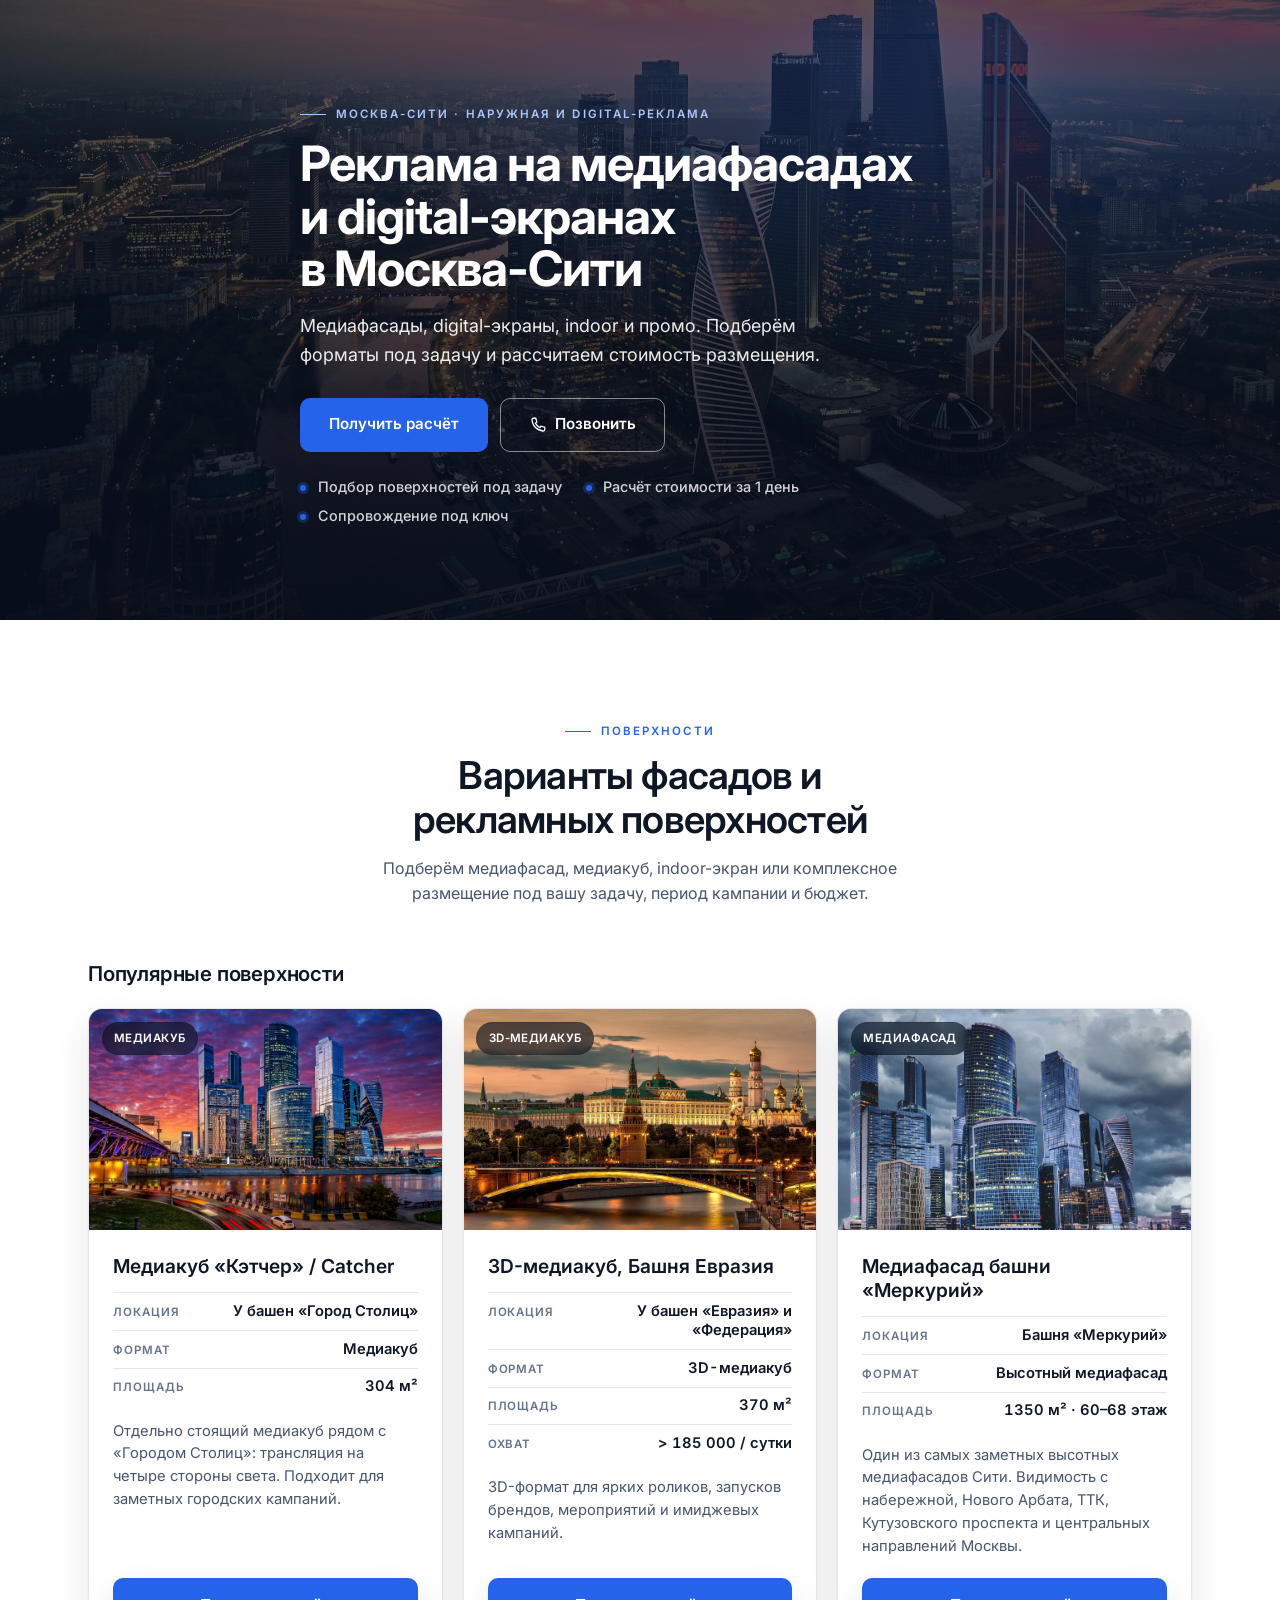
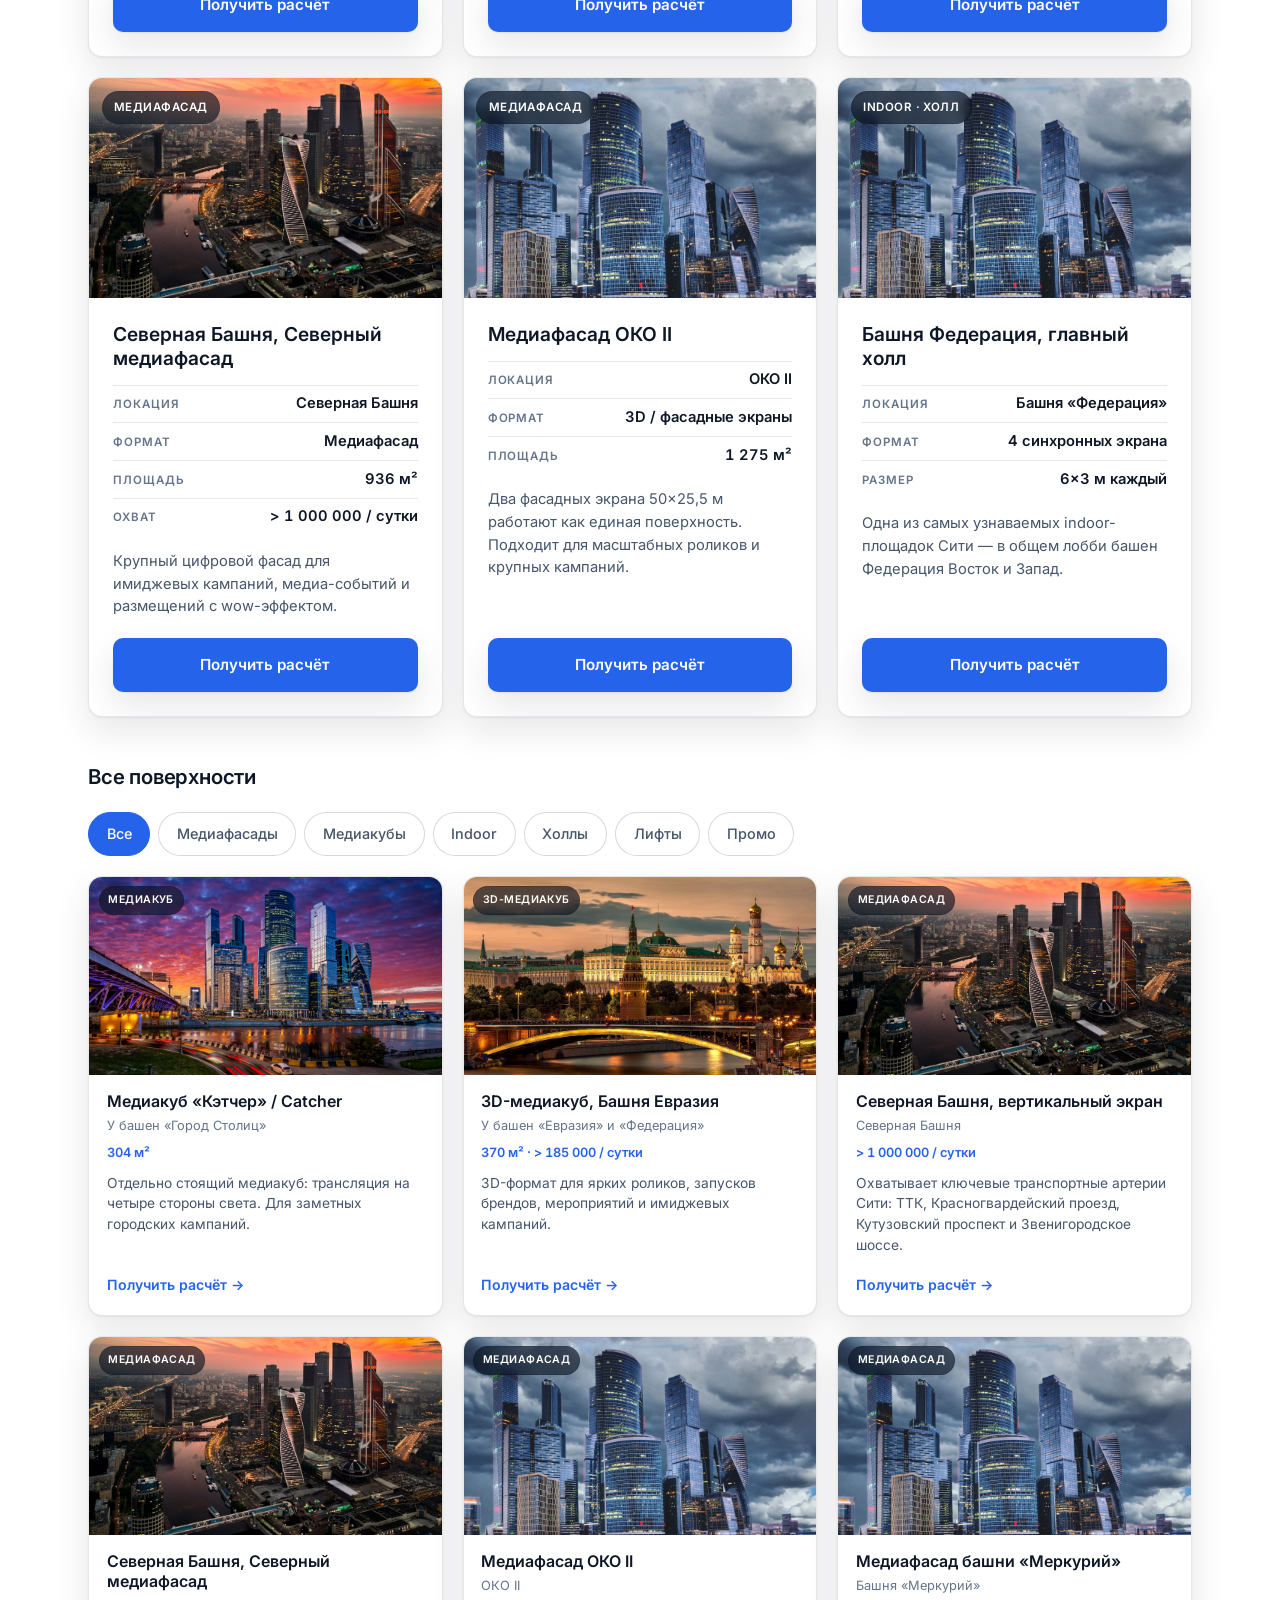
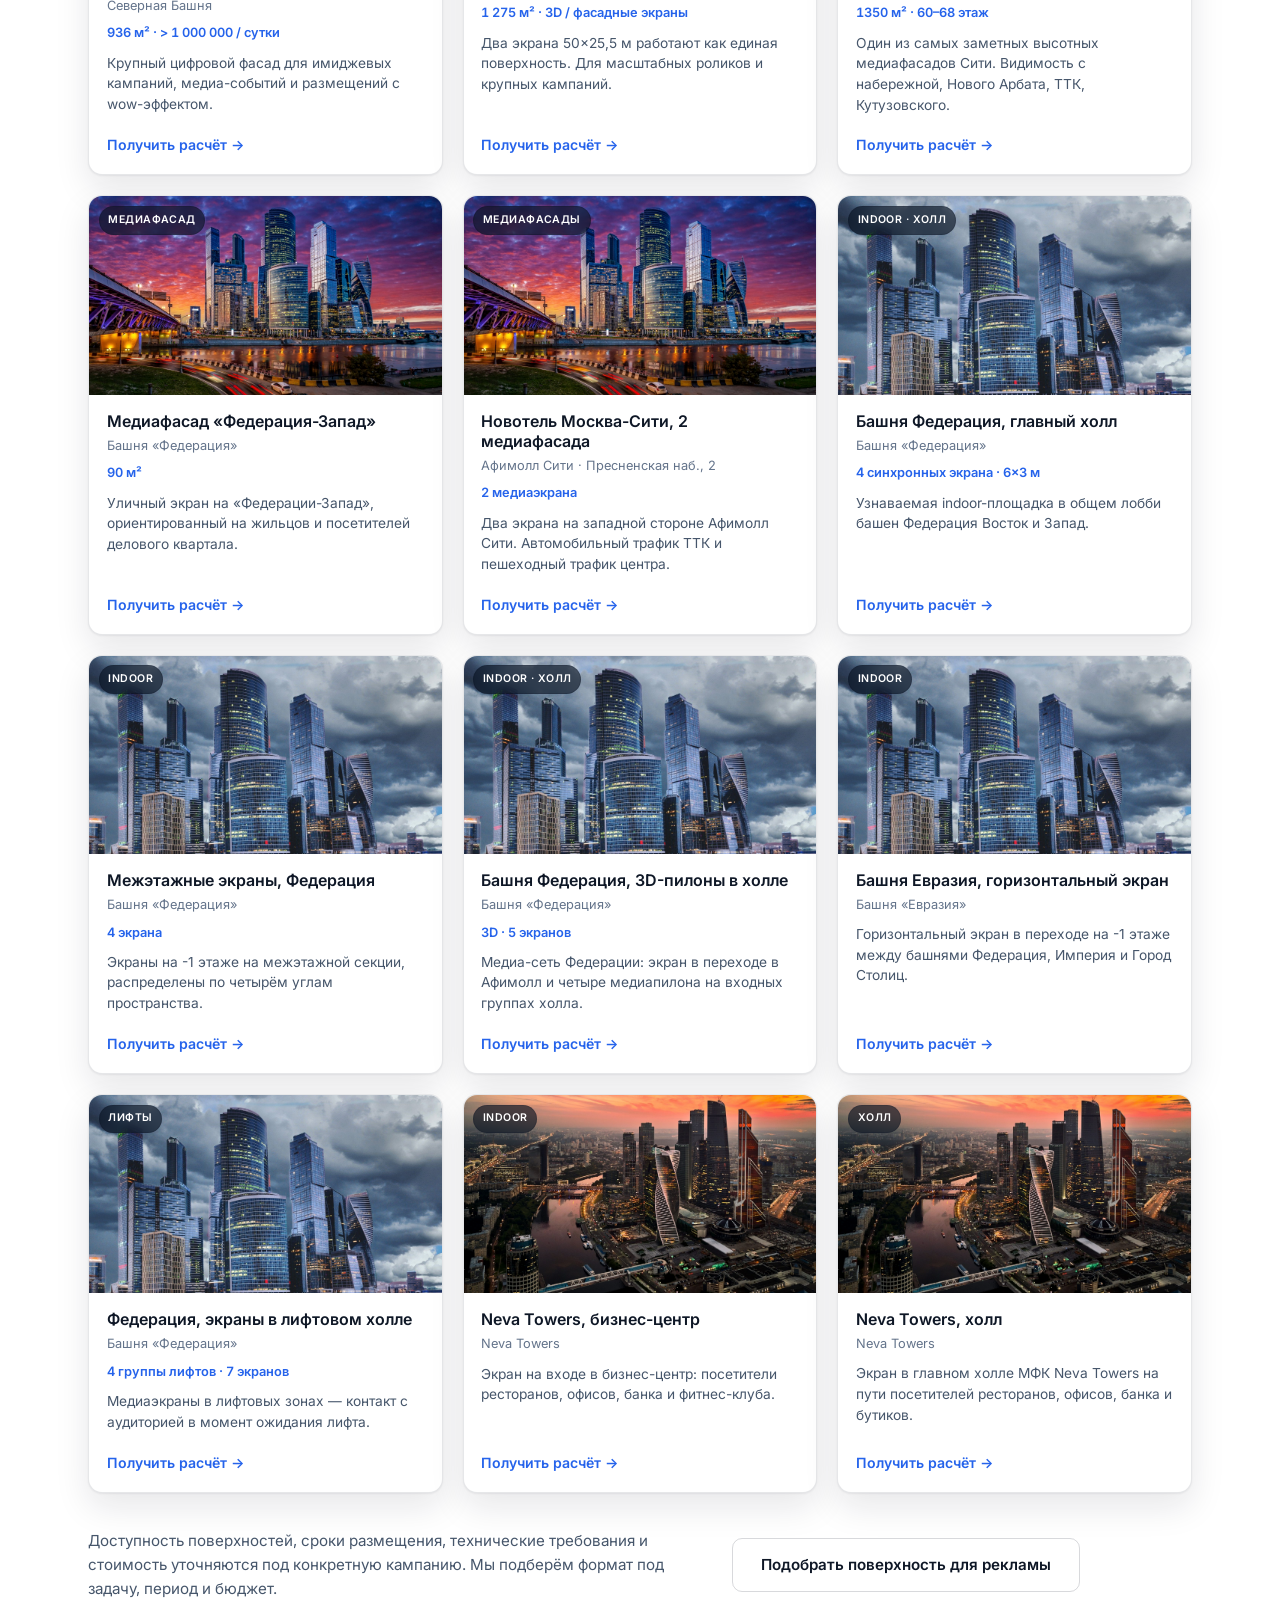
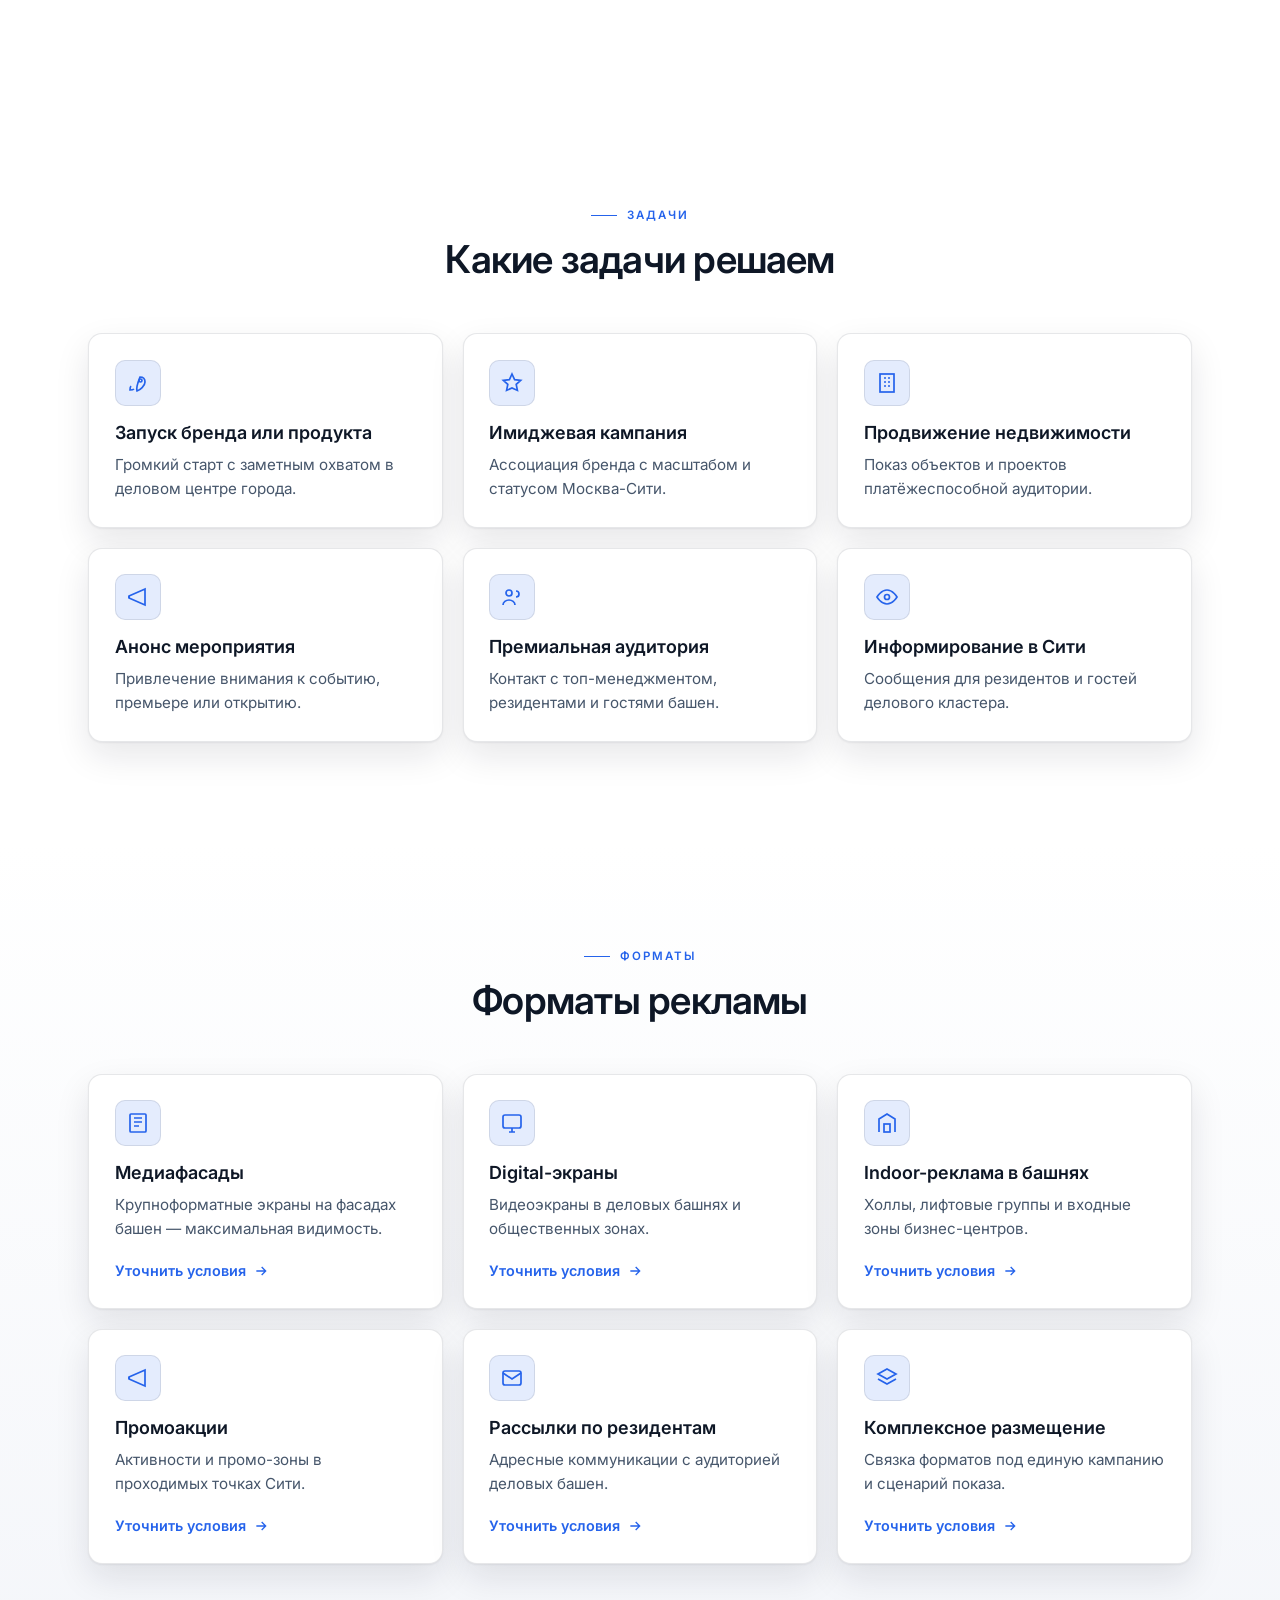
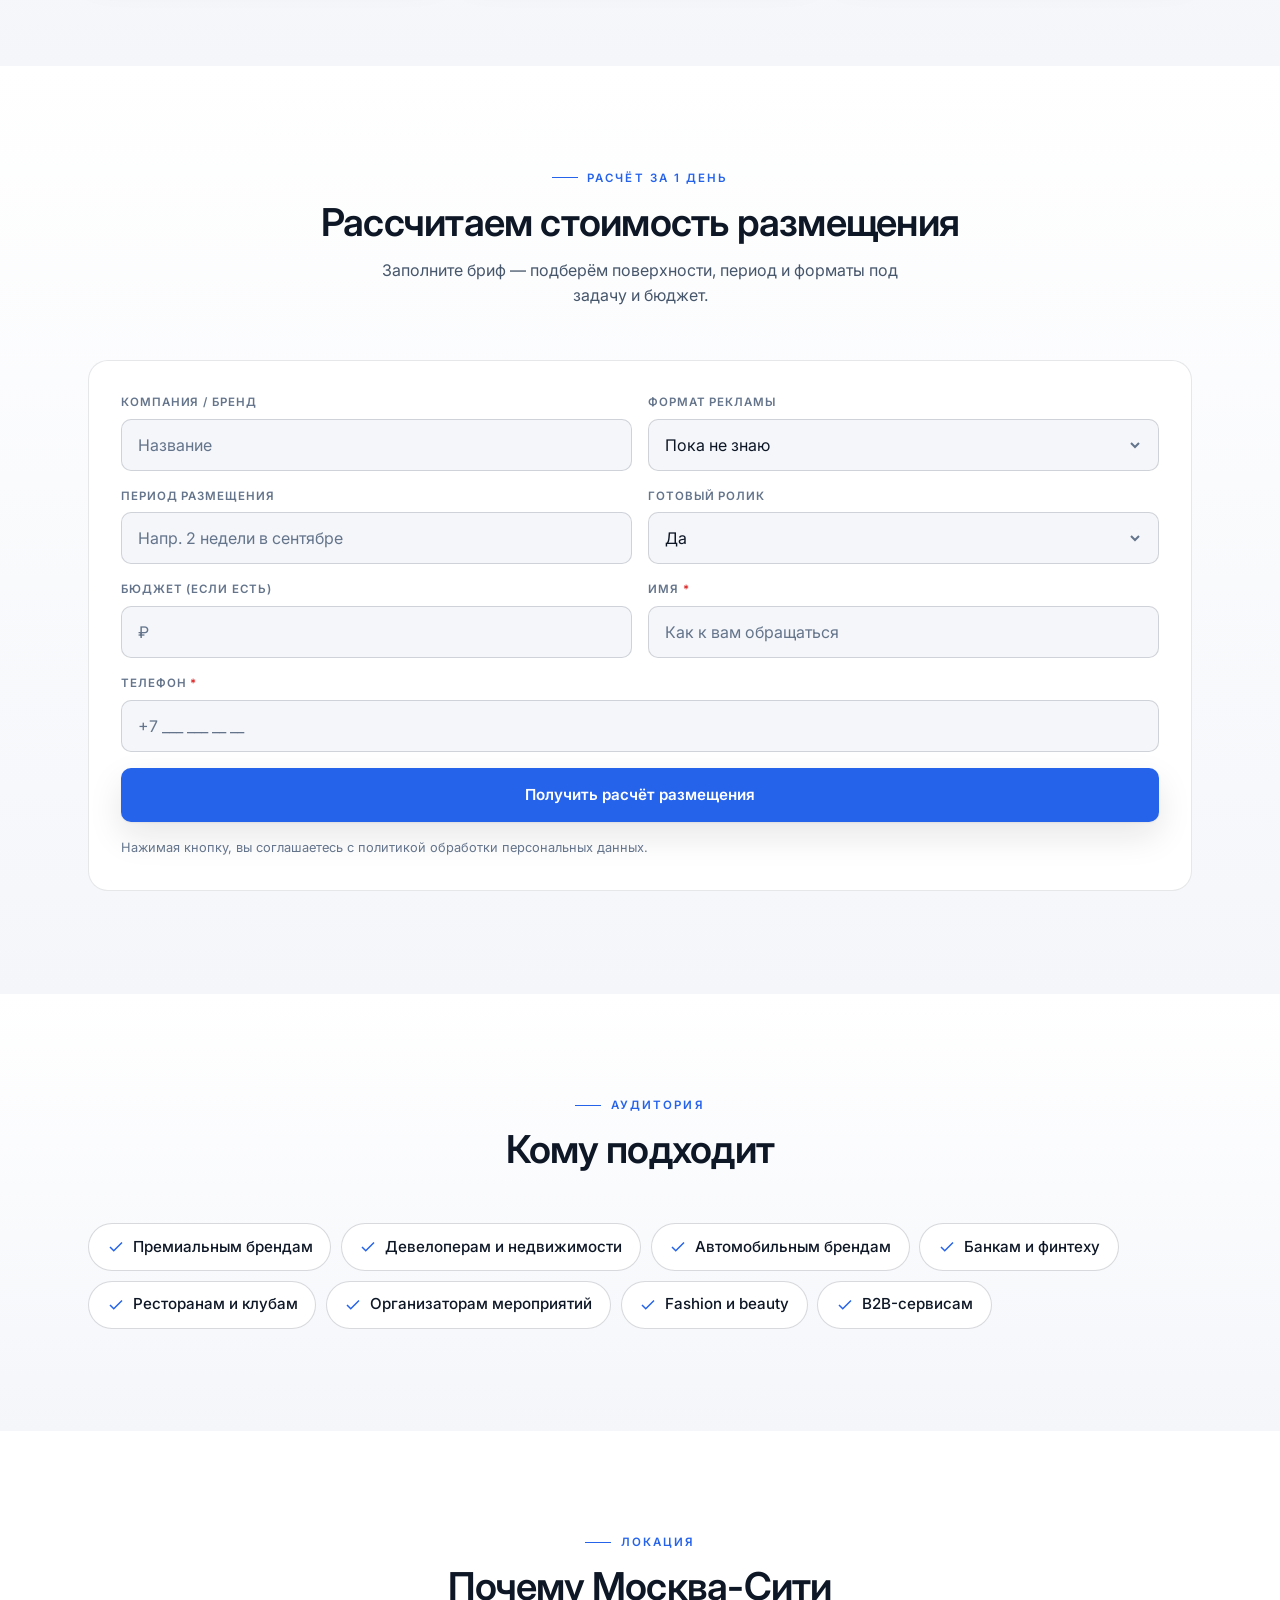
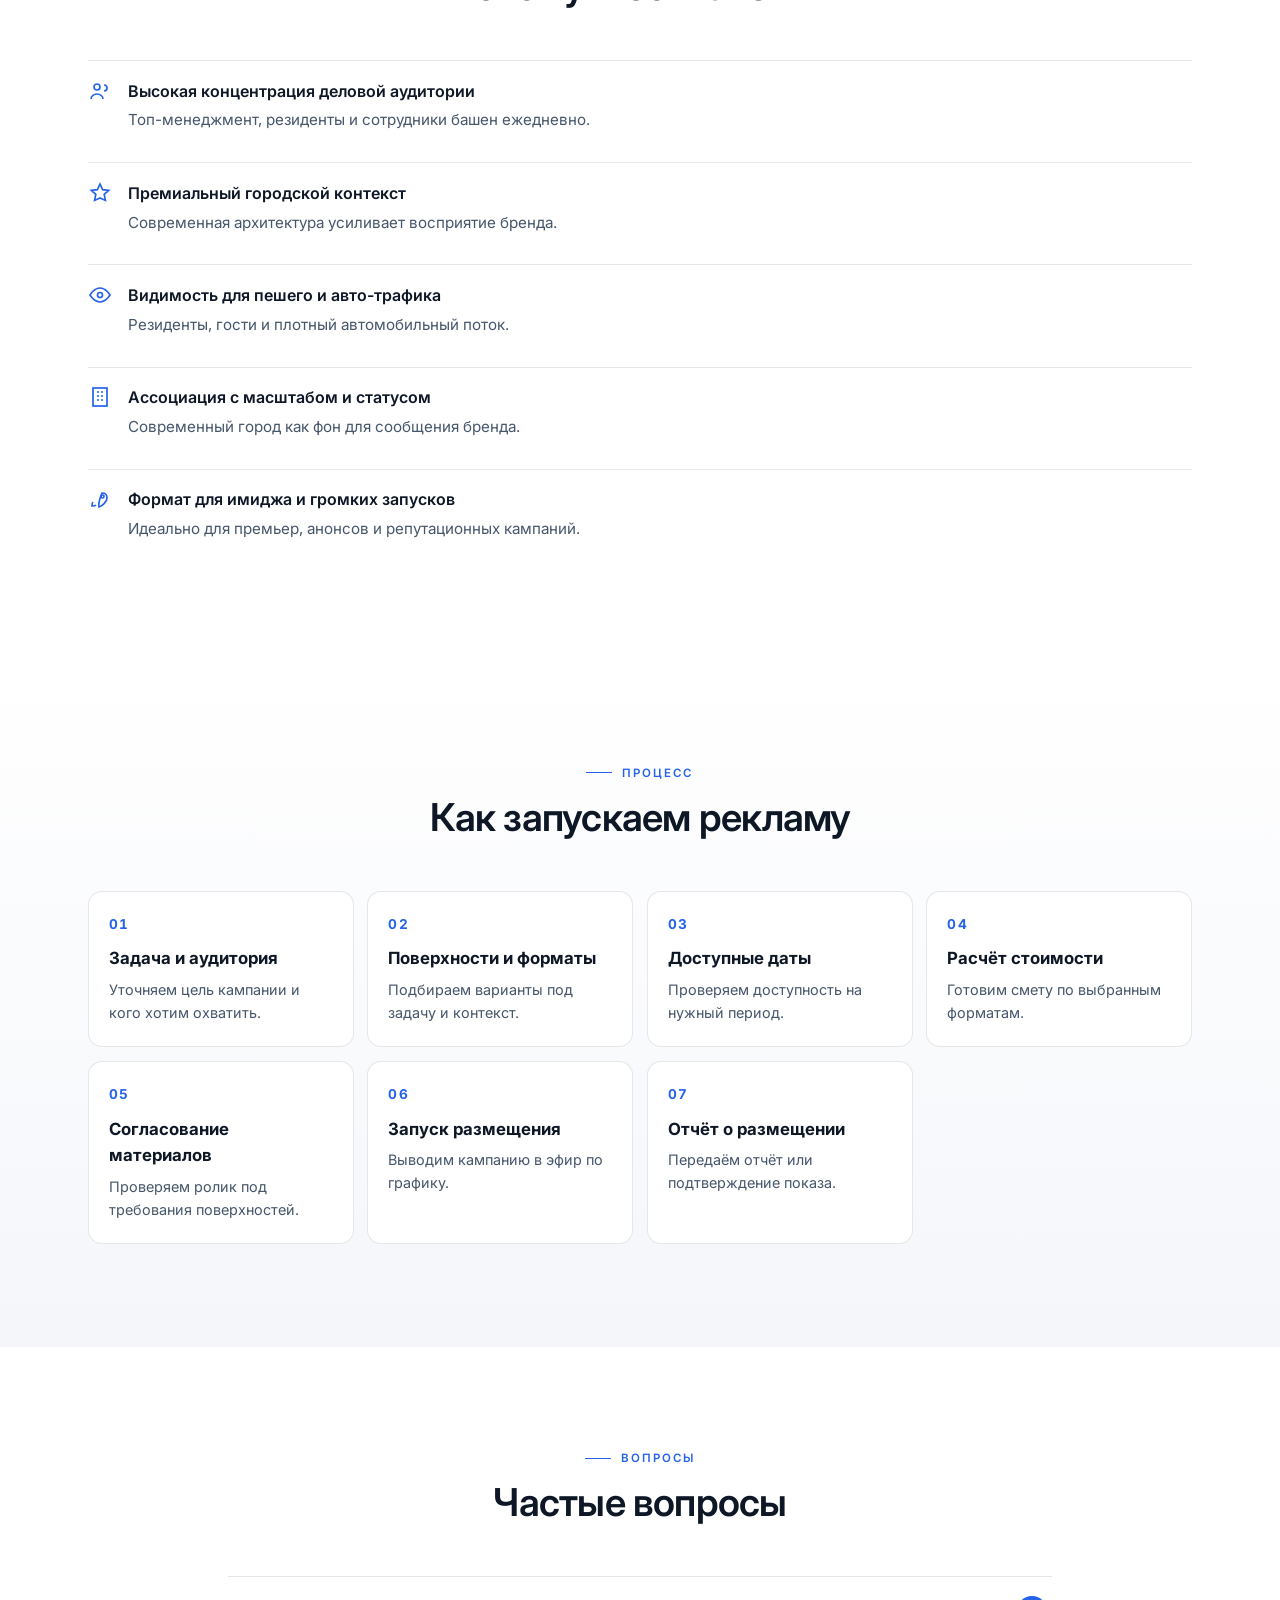
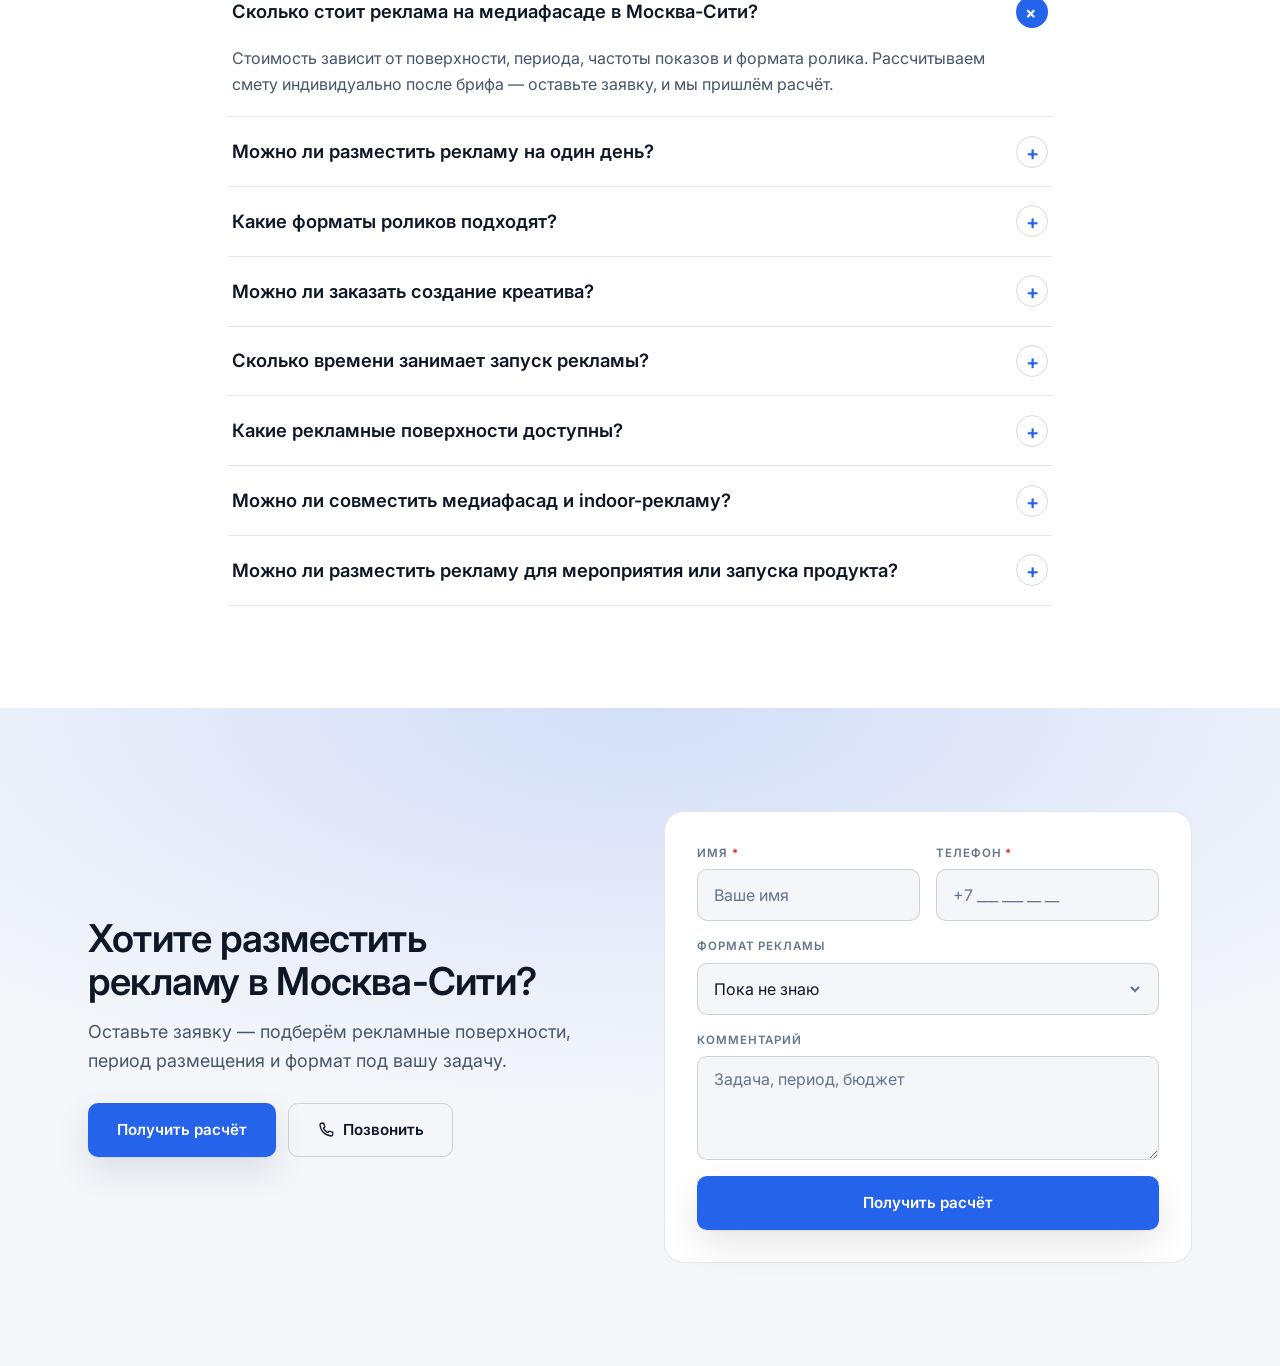
==== commit 0c7e3f62: "UI-полировка страницы рекламы в Москва-Сити: hero, шапки секций, изоляция CSS Системные исправления " ====
--- a/reklama-v-moskva-siti/prototype.html
+++ b/reklama-v-moskva-siti/prototype.html
@@ -38,12 +38,19 @@
   <header class="ads-city-hero">
     <img class="ads-city-hero__img" src="assets/img/hero.jpg" alt="Медиафасады и digital-экраны Москва-Сити вечером" width="1920" height="1080" fetchpriority="high" decoding="async">
     <div class="ads-city__wrap">
-      <p class="ads-city-eyebrow">Москва-Сити · Наружная и digital-реклама</p>
-      <h1 class="ads-city-h1">Реклама на медиафасадах и digital-экранах в Москва-Сити</h1>
-      <p class="ads-city-lead">Подберём рекламные поверхности в Москва-Сити под вашу задачу: медиафасады, digital-экраны, indoor-реклама, промоакции и комплексные размещения.</p>
-      <div class="ads-city-hero__cta">
-        <a class="ads-city-btn ads-city-btn--primary" href="#ads-city-calc">Получить расчёт</a>
-        <a class="ads-city-btn ads-city-btn--ghost" href="tel:+74951234567"><svg aria-hidden="true"><use href="#ac-phone"/></svg> Позвонить</a>
+      <div class="ads-city-hero__content">
+        <p class="ads-city-eyebrow">Москва-Сити · Наружная и digital-реклама</p>
+        <h1 class="ads-city-h1">Реклама на медиафасадах и digital-экранах в Москва-Сити</h1>
+        <p class="ads-city-lead">Медиафасады, digital-экраны, indoor и промо. Подберём форматы под задачу и рассчитаем стоимость размещения.</p>
+        <div class="ads-city-hero__cta">
+          <a class="ads-city-btn ads-city-btn--primary" href="#ads-city-calc">Получить расчёт</a>
+          <a class="ads-city-btn ads-city-btn--ghost" href="tel:+74951234567"><svg aria-hidden="true"><use href="#ac-phone"/></svg> Позвонить</a>
+        </div>
+        <ul class="ads-city-hero__points">
+          <li>Подбор поверхностей под задачу</li>
+          <li>Расчёт стоимости за 1 день</li>
+          <li>Сопровождение под ключ</li>
+        </ul>
       </div>
     </div>
   </header>
@@ -448,7 +455,7 @@
 
   <!-- 9. FAQ -->
   <section class="ads-city-section" aria-labelledby="ac-faq-t">
-    <div class="ads-city__wrap" style="max-width:920px">
+    <div class="ads-city__wrap ads-city__wrap--narrow">
       <div class="ads-city-head"><p class="ads-city-eyebrow">Вопросы</p><h2 class="ads-city-h2" id="ac-faq-t">Частые вопросы</h2></div>
       <div class="ads-city-faq" itemscope itemtype="https://schema.org/FAQPage">
         <details class="ads-city-faq__item" open itemscope itemprop="mainEntity" itemtype="https://schema.org/Question"><summary itemprop="name">Сколько стоит реклама на медиафасаде в Москва-Сити?</summary><div class="ads-city-faq__a" itemscope itemprop="acceptedAnswer" itemtype="https://schema.org/Answer"><div itemprop="text">Стоимость зависит от поверхности, периода, частоты показов и формата ролика. Рассчитываем смету индивидуально после брифа — оставьте заявку, и мы пришлём расчёт.</div></div></details>
--- a/reklama-v-moskva-siti/assets/ads-city.css
+++ b/reklama-v-moskva-siti/assets/ads-city.css
@@ -1,6 +1,17 @@
 /* =========================================================================
    ADS · «Реклама в Москва-Сити» — premium city-tech, светлая тема (hero тёмный).
-   Полностью изолировано под .ads-city. Без золота. Подключать отдельным файлом.
+   Полностью изолировано под .ads-city / #ads-city. Без золота.
+   Подключать отдельным файлом.
+
+   ИЗОЛЯЦИЯ ОТ СТАРОГО ШАБЛОНА САЙТА:
+   глобальный CSS Битрикса (например `img,svg{max-width:100%;height:auto}`,
+   `#content a{color:…}`, `button{color:…!important}`, `#content ul/h2{…}`)
+   не должен ломать страницу. Поэтому:
+   · все правила живут под .ads-city / #ads-city — без глобальных селекторов;
+   · размеры/заливка svg заданы явно (стрелки и иконки не «раздуваются»);
+   · критичные «белый текст на цветной кнопке» закреплены через #ads-city
+     + точечный !important (перебивают даже #content / button!important);
+   · шрифты и цвета заголовков заданы явно (не подменяются темой сайта).
    ========================================================================= */
 .ads-city, .ads-city * { box-sizing: border-box; }
 .ads-city {
@@ -11,10 +22,10 @@
   --ac-accent:#2563EB;        /* синий — текст/ссылки/иконки (AA на белом) */
   --ac-accent-strong:#2563EB; /* кнопка (бел. текст = 5.1:1 AA)   */
   --ac-accent-hover:#1D4ED8;
-  --ac-cyan:#2563EB;          /* свет.акцент -> синий (читается на белом) */
+  --ac-accent-soft:rgba(37,99,235,.12);
   /* — система — */
   --ac-r:14px; --ac-r-sm:10px; --ac-r-lg:20px; --ac-r-pill:999px;
-  --ac-wrap:1200px; --ac-pad:clamp(1.25rem,4vw,3rem); --ac-sec:clamp(3.5rem,8vw,7rem);
+  --ac-wrap:1200px; --ac-pad:clamp(1.25rem,4vw,3rem); --ac-sec:clamp(3.5rem,8vw,6.5rem);
   --ac-shadow:0 1px 2px rgba(16,24,40,.06), 0 14px 34px rgba(16,24,40,.10);
   --ac-glow:0 0 0 1px var(--ac-accent), 0 12px 30px rgba(37,99,235,.18);
   --ac-ease:cubic-bezier(.22,1,.36,1); --ac-dur:.3s;
@@ -26,30 +37,44 @@
 .ads-city img{max-width:100%;display:block}
 .ads-city a{color:inherit;text-decoration:none}
 .ads-city__wrap{max-width:var(--ac-wrap);margin-inline:auto;padding-inline:var(--ac-pad)}
+.ads-city__wrap--narrow{max-width:920px}
 .ads-city-section{padding-block:var(--ac-sec)}
 .ads-city-section--alt{background:linear-gradient(180deg,var(--ac-bg),var(--ac-bg-2))}
+
+/* — ИЗОЛЯЦИЯ: базовый «пол» для svg и шрифтов заголовков (низкая специфичность
+     через :where, чтобы компонентные правила легко перекрывали) — */
+.ads-city :where(svg){width:18px;height:18px;flex:0 0 auto;max-width:none;fill:none}
+.ads-city :where(h1,h2,h3,h4,h5,h6){font-family:var(--ac-font)}
 
 /* — типографика — */
 .ads-city-eyebrow{display:inline-flex;align-items:center;gap:.6rem;font-size:.72rem;
   font-weight:600;letter-spacing:.18em;text-transform:uppercase;color:var(--ac-accent);margin-bottom:1rem}
 .ads-city-eyebrow::before{content:"";width:26px;height:1px;background:var(--ac-accent)}
-.ads-city-h1{font-size:clamp(2rem,5.2vw,3.75rem);font-weight:700;line-height:1.05;letter-spacing:-.02em;max-width:18ch}
-.ads-city-h2{font-size:clamp(1.6rem,3.4vw,2.6rem);font-weight:600;line-height:1.12;letter-spacing:-.02em}
-.ads-city-h3{font-size:1.125rem;font-weight:600;line-height:1.25}
-.ads-city-lead{font-size:clamp(1.0625rem,1.4vw,1.3rem);color:var(--ac-ink-2);max-width:60ch;margin-top:1rem}
-.ads-city-sub{color:var(--ac-ink-2);margin-top:.5rem;max-width:62ch}
-.ads-city-head{max-width:760px;margin-bottom:clamp(2rem,4vw,3rem)}
+.ads-city-h1{font-size:clamp(1.85rem,4.4vw,3.05rem);font-weight:700;line-height:1.08;
+  letter-spacing:-.02em;text-wrap:balance;color:var(--ac-ink);margin:0}
+.ads-city-h2{font-size:clamp(1.55rem,3.1vw,2.4rem);font-weight:600;line-height:1.14;
+  letter-spacing:-.02em;color:var(--ac-ink);margin:0;text-wrap:balance}
+.ads-city-h3{font-size:1.125rem;font-weight:600;line-height:1.25;color:var(--ac-ink)}
+.ads-city-lead{font-size:clamp(1.0625rem,1.4vw,1.25rem);color:var(--ac-ink-2);max-width:60ch;margin-top:1rem}
+.ads-city-sub{color:var(--ac-ink-2);margin-top:.5rem;max-width:60ch}
+
+/* — единая центрированная шапка секции: eyebrow + h2 + description — */
+.ads-city-head{display:flex;flex-direction:column;align-items:center;text-align:center;
+  gap:.85rem;max-width:760px;margin:0 auto clamp(2.25rem,4vw,3.25rem)}
+.ads-city-head>*{margin:0}
+.ads-city-head .ads-city-sub{max-width:56ch}
 
 /* — кнопки — */
 .ads-city-btn{display:inline-flex;align-items:center;justify-content:center;gap:.5rem;
   min-height:54px;padding-inline:1.75rem;border-radius:var(--ac-r-sm);border:1px solid transparent;
-  font-weight:600;font-size:.95rem;cursor:pointer;text-align:center;
-  transition:background var(--ac-dur) var(--ac-ease),border-color var(--ac-dur),
+  font-family:var(--ac-font);font-weight:600;font-size:.95rem;line-height:1.2;cursor:pointer;
+  text-align:center;text-decoration:none;text-transform:none;
+  transition:background var(--ac-dur) var(--ac-ease),border-color var(--ac-dur),color var(--ac-dur),
              transform var(--ac-dur) var(--ac-ease),box-shadow var(--ac-dur)}
 .ads-city-btn--primary{background:var(--ac-accent-strong);color:#fff;box-shadow:var(--ac-shadow)}
 .ads-city-btn--ghost{background:transparent;border-color:var(--ac-line-2);color:var(--ac-ink)}
-.ads-city-btn svg{width:18px;height:18px;flex:0 0 auto}
-.ads-city-btn:focus-visible{outline:2px solid var(--ac-cyan);outline-offset:3px}
+.ads-city-btn svg{width:18px;height:18px}
+.ads-city-btn:focus-visible{outline:2px solid var(--ac-accent);outline-offset:3px}
 @media (hover:hover){
   .ads-city-btn--primary:hover{background:var(--ac-accent-hover);transform:translateY(-2px)}
   .ads-city-btn--ghost:hover{border-color:var(--ac-accent);color:var(--ac-accent)}
@@ -57,7 +82,7 @@
 
 /* — иконка-плитка — */
 .ads-city-ico{width:46px;height:46px;border-radius:var(--ac-r-sm);display:grid;place-items:center;
-  background:rgba(59,130,246,.12);border:1px solid var(--ac-line);color:var(--ac-accent);margin-bottom:1rem}
+  background:var(--ac-accent-soft);border:1px solid var(--ac-line);color:var(--ac-accent);margin-bottom:1rem}
 .ads-city-ico svg{width:24px;height:24px}
 
 /* — сетки — */
@@ -66,20 +91,25 @@
 @media (min-width:960px){.ads-city-grid--3{grid-template-columns:repeat(3,1fr)}
   .ads-city-grid--4{grid-template-columns:repeat(4,1fr)}}
 
-/* — стеклянная карточка — */
-.ads-city-card{background:var(--ac-surface);border:1px solid var(--ac-line);
+/* — карточка — */
+.ads-city-card{display:flex;flex-direction:column;background:var(--ac-surface);border:1px solid var(--ac-line);
   border-radius:var(--ac-r);padding:clamp(1.25rem,2vw,1.75rem);box-shadow:var(--ac-shadow);
   transition:transform var(--ac-dur) var(--ac-ease),border-color var(--ac-dur),box-shadow var(--ac-dur)}
-.ads-city-card p{color:var(--ac-ink-2);font-size:.95rem;margin-top:.5rem}
+.ads-city-card .ads-city-h3{margin:0}
+.ads-city-card p{color:var(--ac-ink-2);font-size:.95rem;margin:.5rem 0 0}
 @media (hover:hover){.ads-city-card:hover{transform:translateY(-4px);border-color:var(--ac-accent);box-shadow:var(--ac-glow)}}
-.ads-city-card__link{display:inline-flex;align-items:center;gap:.4rem;margin-top:1.1rem;
-  color:var(--ac-accent);font-weight:600;font-size:.9rem;min-height:44px}
+.ads-city-card__link{display:inline-flex;align-items:center;gap:.45rem;margin-top:auto;padding-top:1.1rem;
+  color:var(--ac-accent);font-weight:600;font-size:.9rem;min-height:24px}
+.ads-city-card__link svg{width:16px;height:16px}
+@media (hover:hover){.ads-city-card__link:hover{color:var(--ac-accent-hover)}
+  .ads-city-card__link:hover svg{transform:translateX(3px)}}
+.ads-city-card__link svg{transition:transform var(--ac-dur) var(--ac-ease)}
 
 /* — карточка ключевой поверхности: фото + мета + CTA — */
 .ads-city-surfaces{display:grid;gap:clamp(.85rem,1.6vw,1.25rem);grid-template-columns:1fr}
 @media (min-width:600px){.ads-city-surfaces{grid-template-columns:repeat(2,1fr)}}
 @media (min-width:960px){.ads-city-surfaces{grid-template-columns:repeat(3,1fr)}}
-.ads-city-surf{display:flex;flex-direction:column;background:var(--ac-surface);
+.ads-city-surf{display:flex;flex-direction:column;height:100%;background:var(--ac-surface);
   border:1px solid var(--ac-line);border-radius:var(--ac-r);overflow:hidden;box-shadow:var(--ac-shadow);
   transition:transform var(--ac-dur) var(--ac-ease),border-color var(--ac-dur),box-shadow var(--ac-dur)}
 @media (hover:hover){.ads-city-surf:hover{transform:translateY(-4px);border-color:var(--ac-accent);box-shadow:var(--ac-glow)}
@@ -92,14 +122,15 @@
   padding:.4rem .7rem;border-radius:var(--ac-r-pill);background:rgba(7,17,31,.62);
   border:1px solid var(--ac-line-2);backdrop-filter:blur(6px)}
 .ads-city-surf__body{display:flex;flex-direction:column;flex:1;padding:clamp(1.1rem,2vw,1.5rem)}
-.ads-city-surf__name{font-size:1.2rem;font-weight:600;line-height:1.2}
-.ads-city-surf__meta{list-style:none;margin:.9rem 0;padding:0}
+.ads-city-surf__name{font-size:1.2rem;font-weight:600;line-height:1.25;color:var(--ac-ink);margin:0}
+.ads-city-surf__meta{list-style:none;margin:.9rem 0 0;padding:0}
 .ads-city-surf__meta li{display:flex;justify-content:space-between;gap:1rem;align-items:baseline;
   padding:.55rem 0;border-top:1px solid var(--ac-line)}
 .ads-city-surf__meta span{color:var(--ac-ink-3);font-size:.72rem;font-weight:600;letter-spacing:.08em;
-  text-transform:uppercase;flex:0 0 auto}
-.ads-city-surf__meta b{color:var(--ac-ink);font-weight:600;font-size:.92rem;text-align:right;font-variant-numeric:tabular-nums}
-.ads-city-surf__desc{color:var(--ac-ink-2);font-size:.92rem;line-height:1.55;flex:1}
+  text-transform:uppercase;flex:0 0 auto;line-height:1.3}
+.ads-city-surf__meta b{color:var(--ac-ink);font-weight:600;font-size:.92rem;text-align:right;
+  font-variant-numeric:tabular-nums;line-height:1.3}
+.ads-city-surf__desc{color:var(--ac-ink-2);font-size:.92rem;line-height:1.55;flex:1;margin:.9rem 0 0}
 .ads-city-surf__cta{margin-top:1.25rem;width:100%}
 .ads-city-surfaces-foot{margin-top:clamp(1.5rem,3vw,2.25rem);display:flex;flex-wrap:wrap;
   gap:1rem 1.5rem;align-items:center}
@@ -107,24 +138,24 @@
 
 /* — подзаголовки внутри блока поверхностей — */
 .ads-city-surf-subhead{font-size:clamp(1.05rem,1.6vw,1.35rem);font-weight:600;letter-spacing:-.01em;
-  margin:clamp(1.75rem,3.5vw,2.75rem) 0 1.1rem}
+  color:var(--ac-ink);margin:clamp(1.75rem,3.5vw,2.75rem) 0 1.1rem}
 .ads-city-surf-subhead:first-of-type{margin-top:0}
 
 /* — фильтры каталога (без перезагрузки) — */
 .ads-city-filters{display:flex;flex-wrap:wrap;gap:.5rem;margin-bottom:1.25rem}
 .ads-city-filter{min-height:44px;padding:.5rem 1.1rem;border-radius:var(--ac-r-pill);
   border:1px solid var(--ac-line-2);background:var(--ac-surface);color:var(--ac-ink-2);
-  font-weight:500;font-size:.9rem;cursor:pointer;
+  font-family:var(--ac-font);font-weight:500;font-size:.9rem;line-height:1.2;cursor:pointer;text-transform:none;
   transition:color var(--ac-dur),border-color var(--ac-dur),background var(--ac-dur)}
 .ads-city-filter[aria-pressed="true"]{background:var(--ac-accent-strong);border-color:var(--ac-accent-strong);color:#fff}
-.ads-city-filter:focus-visible{outline:2px solid var(--ac-cyan);outline-offset:2px}
+.ads-city-filter:focus-visible{outline:2px solid var(--ac-accent);outline-offset:2px}
 @media (hover:hover){.ads-city-filter:hover{border-color:var(--ac-accent);color:var(--ac-accent)}}
 
 /* — каталог: компактные карточки — */
 .ads-city-catalog{display:grid;gap:clamp(.85rem,1.6vw,1.25rem);grid-template-columns:1fr}
 @media (min-width:600px){.ads-city-catalog{grid-template-columns:repeat(2,1fr)}}
 @media (min-width:960px){.ads-city-catalog{grid-template-columns:repeat(3,1fr)}}
-.ads-city-cat{display:flex;flex-direction:column;background:var(--ac-surface);
+.ads-city-cat{display:flex;flex-direction:column;height:100%;background:var(--ac-surface);
   border:1px solid var(--ac-line);border-radius:var(--ac-r);overflow:hidden;box-shadow:var(--ac-shadow);
   transition:transform var(--ac-dur) var(--ac-ease),border-color var(--ac-dur),box-shadow var(--ac-dur)}
 .ads-city-cat.is-hidden{display:none}
@@ -137,12 +168,13 @@
   letter-spacing:.04em;text-transform:uppercase;color:#fff;padding:.3rem .55rem;border-radius:var(--ac-r-pill);
   background:rgba(7,17,31,.62);border:1px solid var(--ac-line-2);backdrop-filter:blur(6px)}
 .ads-city-cat__body{display:flex;flex-direction:column;flex:1;padding:1rem 1.1rem 1.1rem}
-.ads-city-cat__name{font-size:1rem;font-weight:600;line-height:1.25}
-.ads-city-cat__loc{color:var(--ac-ink-3);font-size:.8rem;margin-top:.3rem}
-.ads-city-cat__info{color:var(--ac-accent);font-size:.8rem;font-weight:600;margin-top:.45rem;font-variant-numeric:tabular-nums}
-.ads-city-cat__desc{color:var(--ac-ink-2);font-size:.86rem;line-height:1.5;margin-top:.55rem;flex:1}
-.ads-city-cat__cta{display:inline-flex;align-items:center;gap:.4rem;min-height:44px;margin-top:.9rem;
+.ads-city-cat__name{font-size:1rem;font-weight:600;line-height:1.25;color:var(--ac-ink);margin:0}
+.ads-city-cat__loc{color:var(--ac-ink-3);font-size:.8rem;margin:.3rem 0 0}
+.ads-city-cat__info{color:var(--ac-accent);font-size:.8rem;font-weight:600;margin:.45rem 0 0;font-variant-numeric:tabular-nums}
+.ads-city-cat__desc{color:var(--ac-ink-2);font-size:.86rem;line-height:1.5;margin:.55rem 0 0;flex:1}
+.ads-city-cat__cta{display:inline-flex;align-items:center;gap:.4rem;min-height:24px;margin-top:1rem;padding-top:.2rem;
   color:var(--ac-accent);font-weight:600;font-size:.88rem}
+@media (hover:hover){.ads-city-cat__cta:hover{color:var(--ac-accent-hover)}}
 .ads-city-catalog-empty{color:var(--ac-ink-2);margin-top:1.25rem}
 .ads-city-catalog-empty[hidden]{display:none}
 
@@ -151,13 +183,13 @@
 .ads-city-chip{display:inline-flex;align-items:center;gap:.5rem;min-height:48px;padding:.6rem 1.1rem;
   border:1px solid var(--ac-line-2);border-radius:var(--ac-r-pill);background:var(--ac-surface);
   color:var(--ac-ink);font-weight:500;font-size:.95rem}
-.ads-city-chip svg{width:18px;height:18px;color:var(--ac-accent)}
+.ads-city-chip svg{width:18px;height:18px;color:var(--ac-accent);stroke:var(--ac-accent)}
 
 /* — «почему» — */
 .ads-city-why{display:grid;gap:.75rem}
 .ads-city-why__row{display:grid;grid-template-columns:auto 1fr;gap:1rem;align-items:start;
   padding:1.1rem 0;border-top:1px solid var(--ac-line)}
-.ads-city-why__row svg{width:24px;height:24px;color:var(--ac-cyan)}
+.ads-city-why__row svg{width:24px;height:24px;color:var(--ac-accent);stroke:var(--ac-accent)}
 .ads-city-why__row b{font-weight:600}
 .ads-city-why__row span{display:block;color:var(--ac-ink-2);font-size:.95rem;margin-top:.25rem}
 
@@ -168,14 +200,15 @@
 .ads-city-step{background:var(--ac-surface);border:1px solid var(--ac-line);border-radius:var(--ac-r);
   padding:1.4rem 1.25rem;position:relative}
 .ads-city-step__n{font-variant-numeric:tabular-nums;font-weight:700;color:var(--ac-accent);font-size:.85rem;letter-spacing:.1em}
-.ads-city-step h3{margin:.6rem 0 .35rem;font-size:1.05rem}
-.ads-city-step p{color:var(--ac-ink-2);font-size:.9rem}
+.ads-city-step h3{margin:.6rem 0 .35rem;font-size:1.05rem;color:var(--ac-ink)}
+.ads-city-step p{color:var(--ac-ink-2);font-size:.9rem;margin:0}
 
 /* — FAQ (нативный, под Schema FAQPage) — */
 .ads-city-faq{border-top:1px solid var(--ac-line)}
 .ads-city-faq__item{border-bottom:1px solid var(--ac-line)}
 .ads-city-faq__item summary{list-style:none;cursor:pointer;display:flex;justify-content:space-between;
-  gap:1rem;align-items:center;padding:1.15rem .25rem;font-weight:600;font-size:clamp(1rem,1.6vw,1.15rem);min-height:56px}
+  gap:1rem;align-items:center;padding:1.15rem .25rem;font-weight:600;color:var(--ac-ink);
+  font-size:clamp(1rem,1.6vw,1.15rem);min-height:56px}
 .ads-city-faq__item summary::-webkit-details-marker{display:none}
 .ads-city-faq__item summary::after{content:"+";display:grid;place-items:center;flex:0 0 auto;
   width:30px;height:30px;border:1px solid var(--ac-line-2);border-radius:var(--ac-r-pill);
@@ -191,44 +224,73 @@
 .ads-city-field{display:grid;gap:.45rem}
 .ads-city-field--full{grid-column:1/-1}
 .ads-city-field label{font-size:.72rem;font-weight:600;letter-spacing:.08em;text-transform:uppercase;color:var(--ac-ink-3)}
-.ads-city-field .req{color:#F87171}
+.ads-city-field .req{color:#DC2626}
 .ads-city-input,.ads-city-select,.ads-city-textarea{width:100%;min-height:52px;padding:.7rem 1rem;
   background:var(--ac-bg-2);border:1px solid var(--ac-line-2);border-radius:var(--ac-r-sm);
   color:var(--ac-ink);font-size:1rem;font-family:inherit;transition:border-color var(--ac-dur),box-shadow var(--ac-dur)}
 .ads-city-textarea{min-height:104px;resize:vertical}
 .ads-city-input::placeholder,.ads-city-textarea::placeholder{color:var(--ac-ink-3)}
-.ads-city-input:focus,.ads-city-select:focus,.ads-city-textarea:focus{outline:0;border-color:var(--ac-accent);box-shadow:0 0 0 3px rgba(59,130,246,.25)}
-.ads-city-input[aria-invalid="true"]{border-color:#F87171}
-.ads-city-select{appearance:none;background-image:url("data:image/svg+xml,%3Csvg xmlns='http://www.w3.org/2000/svg' width='14' height='14' fill='none' stroke='%23AAB3C0' stroke-width='2'%3E%3Cpath d='M3 5l4 4 4-4'/%3E%3C/svg%3E");background-repeat:no-repeat;background-position:right 1rem center;padding-right:2.5rem}
-.ads-city-form__note{color:var(--ac-ink-3);font-size:.8rem}
-.ads-city-form__ok{display:none;padding:1.5rem;text-align:center;border:1px solid var(--ac-accent);border-radius:var(--ac-r);background:rgba(59,130,246,.08)}
+.ads-city-input:focus,.ads-city-select:focus,.ads-city-textarea:focus{outline:0;border-color:var(--ac-accent);box-shadow:0 0 0 3px rgba(37,99,235,.22)}
+.ads-city-input[aria-invalid="true"]{border-color:#DC2626}
+.ads-city-select{appearance:none;background-image:url("data:image/svg+xml,%3Csvg xmlns='http://www.w3.org/2000/svg' width='14' height='14' fill='none' stroke='%2364748B' stroke-width='2'%3E%3Cpath d='M3 5l4 4 4-4'/%3E%3C/svg%3E");background-repeat:no-repeat;background-position:right 1rem center;padding-right:2.5rem}
+.ads-city-form__note{color:var(--ac-ink-3);font-size:.8rem;margin:0}
+.ads-city-form__ok{display:none;padding:1.5rem;text-align:center;border:1px solid var(--ac-accent);border-radius:var(--ac-r);background:var(--ac-accent-soft);color:var(--ac-ink)}
 .ads-city-form.is-sent .ads-city-form__ok{display:block}
-.ads-city-form.is-sent .ads-city-form__grid,.ads-city-form.is-sent .ads-city-form__submit{display:none}
+.ads-city-form.is-sent .ads-city-form__grid,.ads-city-form.is-sent .ads-city-form__submit,.ads-city-form.is-sent .ads-city-form__note{display:none}
 
 /* — HERO — */
 .ads-city-hero{position:relative;overflow:hidden;isolation:isolate;
-  padding-block:clamp(4rem,12vh,8rem);min-height:clamp(520px,80vh,820px);display:flex;align-items:center}
+  padding-block:clamp(3.5rem,9vh,6rem);min-height:clamp(440px,72vh,620px);display:flex;align-items:center}
 .ads-city-hero__img{position:absolute;inset:0;width:100%;height:100%;object-fit:cover;z-index:-2}
 .ads-city-hero::after{content:"";position:absolute;inset:0;z-index:-1;
-  background:radial-gradient(120% 90% at 80% 10%,rgba(34,211,238,.10),transparent 55%),
-             linear-gradient(180deg,rgba(7,17,31,.55) 0%,rgba(7,17,31,.78) 60%,rgba(11,16,32,.96) 100%)}
-.ads-city-hero__cta{display:flex;flex-wrap:wrap;gap:.75rem;margin-top:2rem}
-.ads-city-hero__formwrap{margin-top:clamp(2rem,4vw,3rem);max-width:920px}
-/* hero остаётся тёмным: принудительно светлый текст и кнопки поверх фото */
-.ads-city-hero{color:#fff}
-.ads-city-hero .ads-city-h1{color:#fff}
-.ads-city-hero .ads-city-lead{color:rgba(255,255,255,.9)}
-.ads-city-hero .ads-city-eyebrow{color:#A9C7FF}
-.ads-city-hero .ads-city-eyebrow::before{background:#A9C7FF}
-.ads-city-hero .ads-city-btn--ghost{background:transparent;border-color:rgba(255,255,255,.55);color:#fff}
-@media (hover:hover){.ads-city-hero .ads-city-btn--ghost:hover{border-color:#fff;color:#fff;background:rgba(255,255,255,.08)}}
+  background:radial-gradient(120% 90% at 78% 8%,rgba(37,99,235,.20),transparent 56%),
+             linear-gradient(180deg,rgba(7,17,31,.62) 0%,rgba(7,17,31,.74) 55%,rgba(8,14,28,.92) 100%)}
+.ads-city-hero__content{max-width:680px}
+.ads-city-hero .ads-city-eyebrow{margin-bottom:.9rem}
+.ads-city-hero .ads-city-lead{margin-top:1rem;max-width:48ch}
+.ads-city-hero__cta{display:flex;flex-wrap:wrap;gap:.75rem;margin-top:1.75rem}
+.ads-city-hero__points{list-style:none;display:flex;flex-wrap:wrap;gap:.55rem 1.5rem;margin:1.6rem 0 0;padding:0}
+.ads-city-hero__points li{position:relative;padding-left:1.1rem;color:rgba(255,255,255,.82);
+  font-size:.9rem;font-weight:500;line-height:1.4}
+.ads-city-hero__points li::before{content:"";position:absolute;left:0;top:.52em;width:6px;height:6px;
+  border-radius:50%;background:var(--ac-accent);box-shadow:0 0 0 3px rgba(37,99,235,.28)}
 
 /* — финальный CTA — */
 .ads-city-final{background:radial-gradient(120% 100% at 50% 0%,rgba(37,99,235,.16),transparent 60%),var(--ac-bg-2)}
 .ads-city-final__inner{display:grid;gap:clamp(1.5rem,4vw,3rem);grid-template-columns:1fr}
+.ads-city-final .ads-city-lead{margin-top:.85rem}
 @media (min-width:900px){.ads-city-final__inner{grid-template-columns:1fr 1fr;align-items:center}}
+
+/* =========================================================================
+   ИЗОЛЯЦИЯ HARDENING — закрепляем критичный вид поверх глобальных стилей
+   старого шаблона. #ads-city даёт ID-специфичность (перебивает #content …),
+   !important — только там, где иначе «белый текст на синей кнопке» стал бы
+   невидимым (тема может ставить button{color:…!important}).
+   ========================================================================= */
+/* кнопки: синий фон + белый текст не перебить ни #content a, ни button!important */
+#ads-city .ads-city-btn--primary{background:var(--ac-accent-strong)!important;color:#fff!important;border-color:transparent}
+@media (hover:hover){#ads-city .ads-city-btn--primary:hover{background:var(--ac-accent-hover)!important}}
+#ads-city .ads-city-btn--ghost{color:var(--ac-ink)}
+/* ссылки-акценты в карточках держат синий цвет (а не #content a / a{…}) */
+#ads-city .ads-city-card__link,#ads-city .ads-city-cat__cta,#ads-city .ads-city-cat__info{color:var(--ac-accent)}
+/* фильтры: активный = белый текст на синем (читаемо при button{color!important}) */
+#ads-city .ads-city-filter{color:var(--ac-ink-2)}
+#ads-city .ads-city-filter[aria-pressed="true"]{background:var(--ac-accent-strong);border-color:var(--ac-accent-strong);color:#fff!important}
+/* списки/заголовки карточек не должны менять тема сайта (#content ul / h4) */
+#ads-city .ads-city-surf__meta{list-style:none;margin:.9rem 0 0;padding:0}
+#ads-city .ads-city-surf__name,#ads-city .ads-city-cat__name{color:var(--ac-ink)}
+/* центрированная шапка секции не «съезжает» от #content h2{text-align:left} */
+#ads-city .ads-city-head,#ads-city .ads-city-head>*{text-align:center}
+/* HERO остаётся тёмным: светлый текст/кнопки поверх фото, поверх #content h1/a */
+#ads-city .ads-city-hero{color:#fff}
+#ads-city .ads-city-hero .ads-city-h1{color:#fff}
+#ads-city .ads-city-hero .ads-city-lead{color:rgba(255,255,255,.92)}
+#ads-city .ads-city-hero .ads-city-eyebrow{color:#A9C7FF}
+#ads-city .ads-city-hero .ads-city-eyebrow::before{background:#A9C7FF}
+#ads-city .ads-city-hero .ads-city-btn--ghost{background:transparent;border-color:rgba(255,255,255,.5);color:#fff}
+@media (hover:hover){#ads-city .ads-city-hero .ads-city-btn--ghost:hover{border-color:#fff;color:#fff;background:rgba(255,255,255,.08)}}
 
 @media (prefers-reduced-motion:reduce){
   .ads-city *{transition-duration:.001ms!important;animation-duration:.001ms!important}
-  .ads-city-surface__img{transform:none}
+  .ads-city-surf__img,.ads-city-cat__img{transform:none}
 }
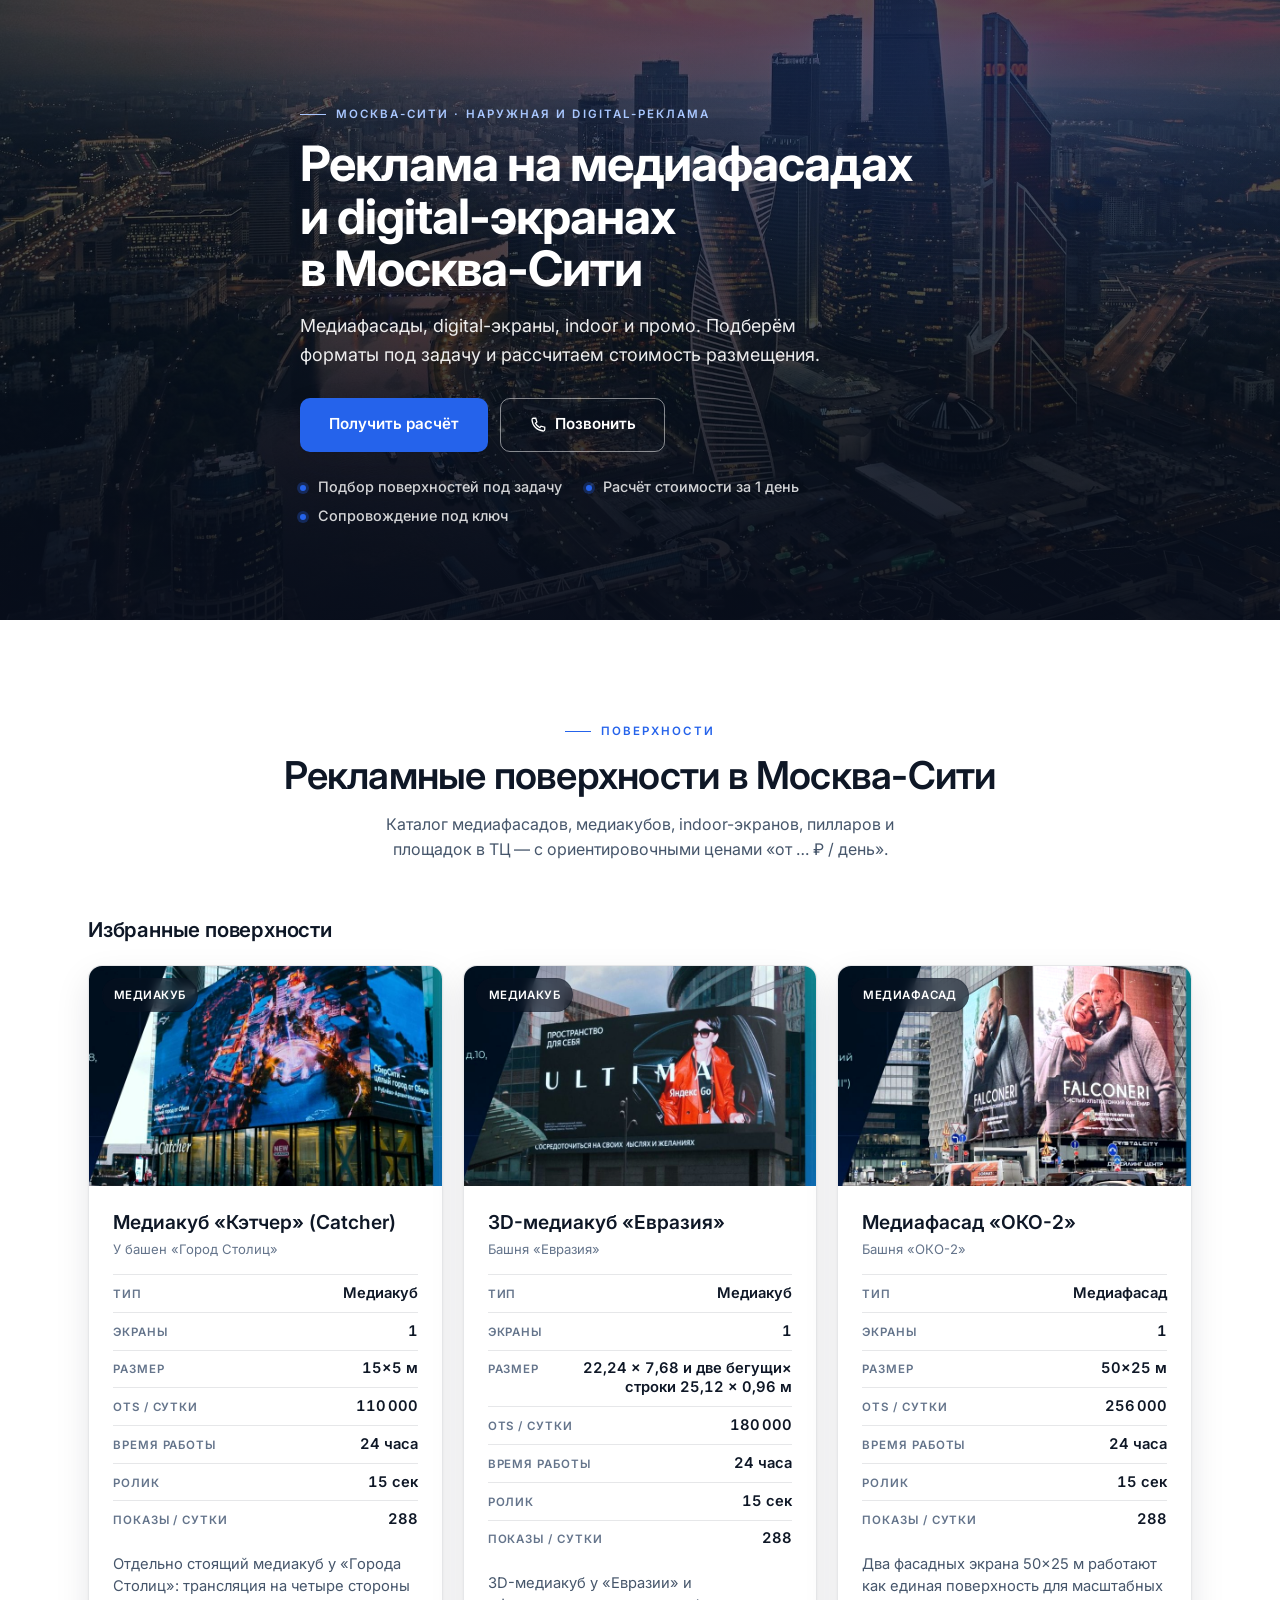
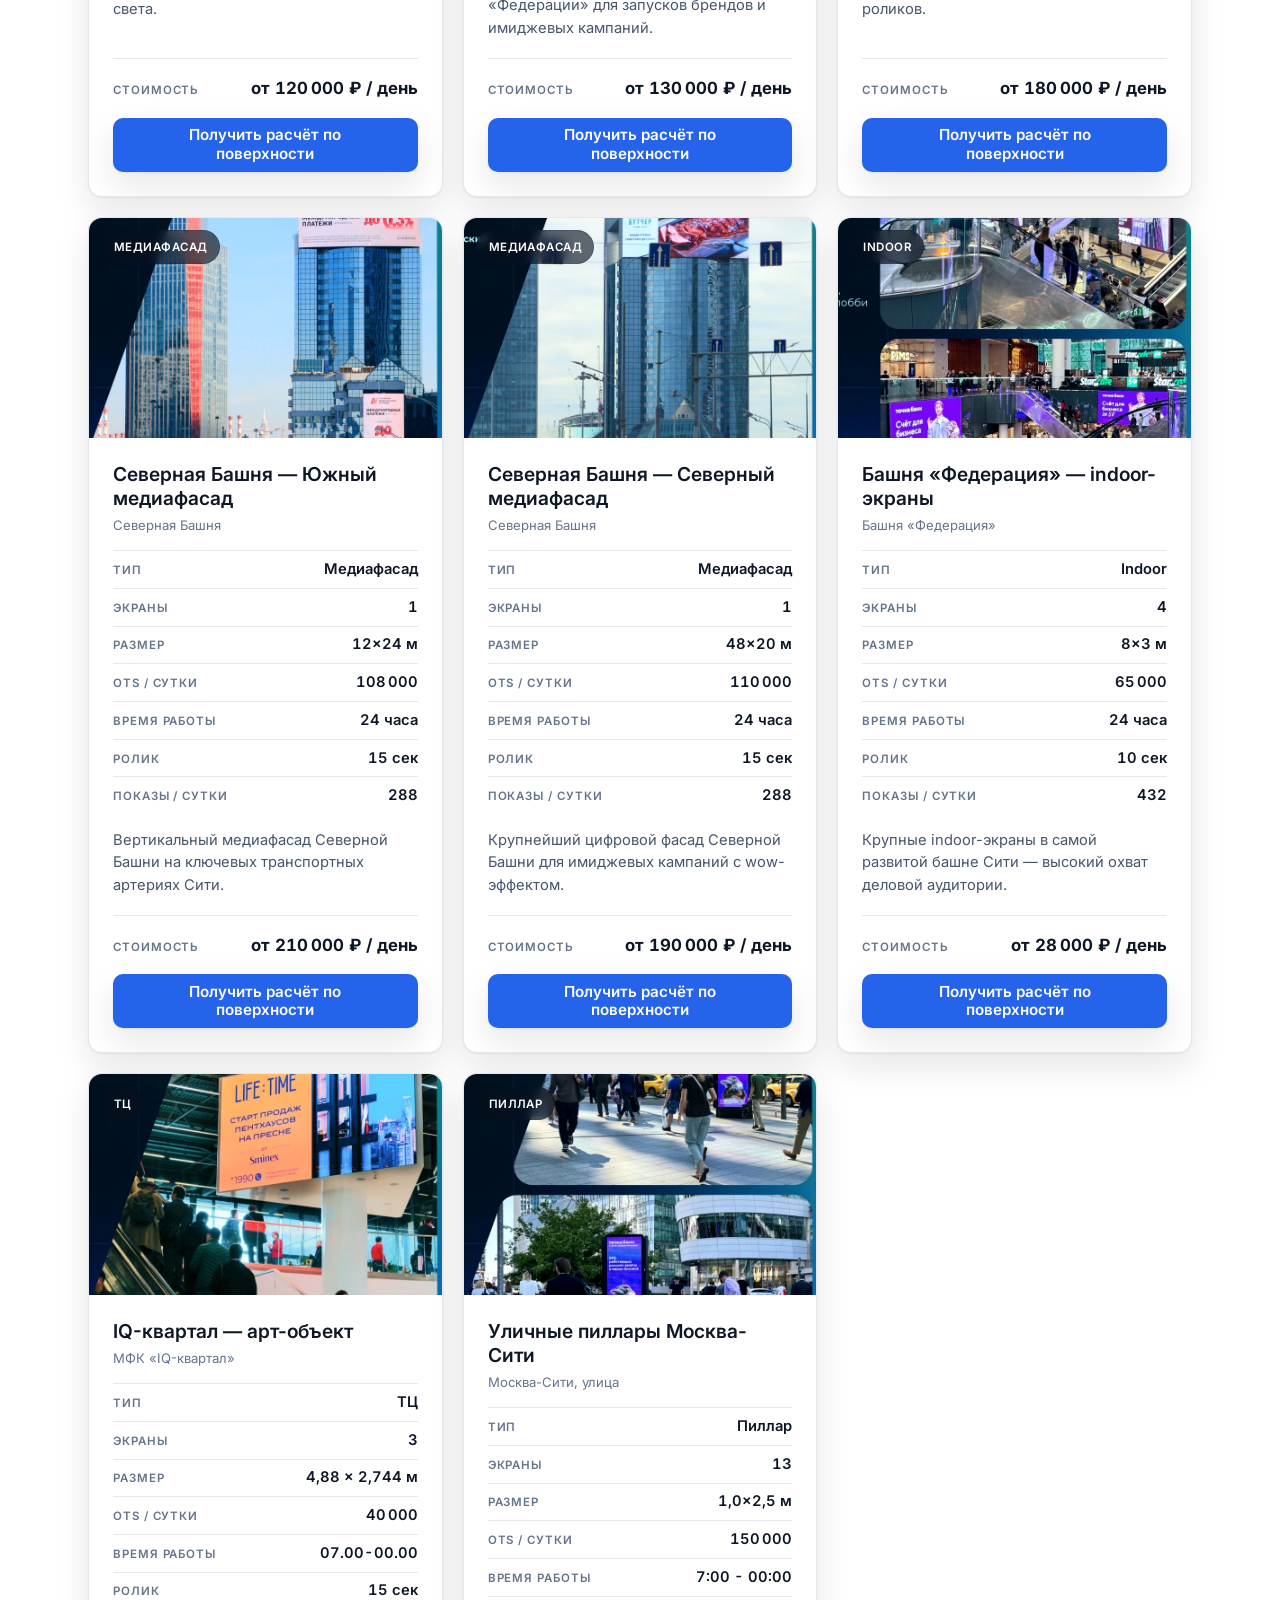
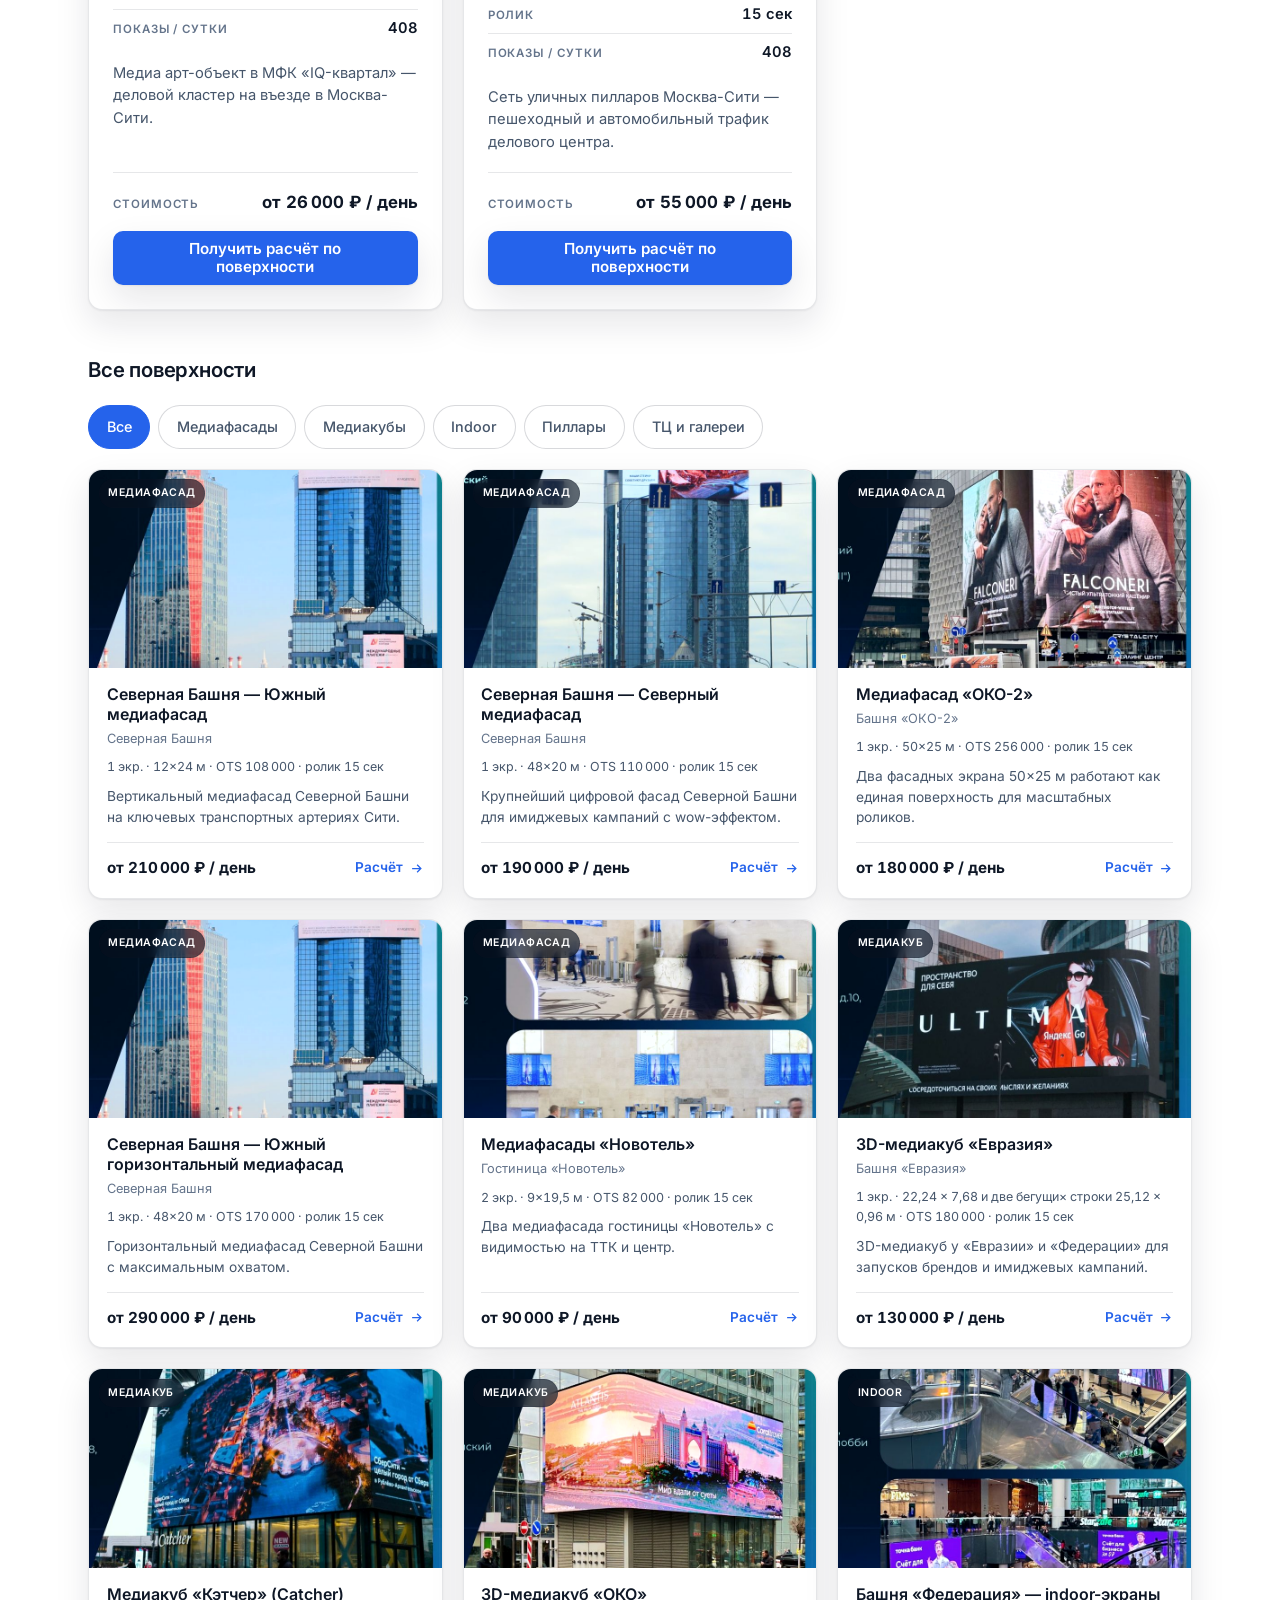
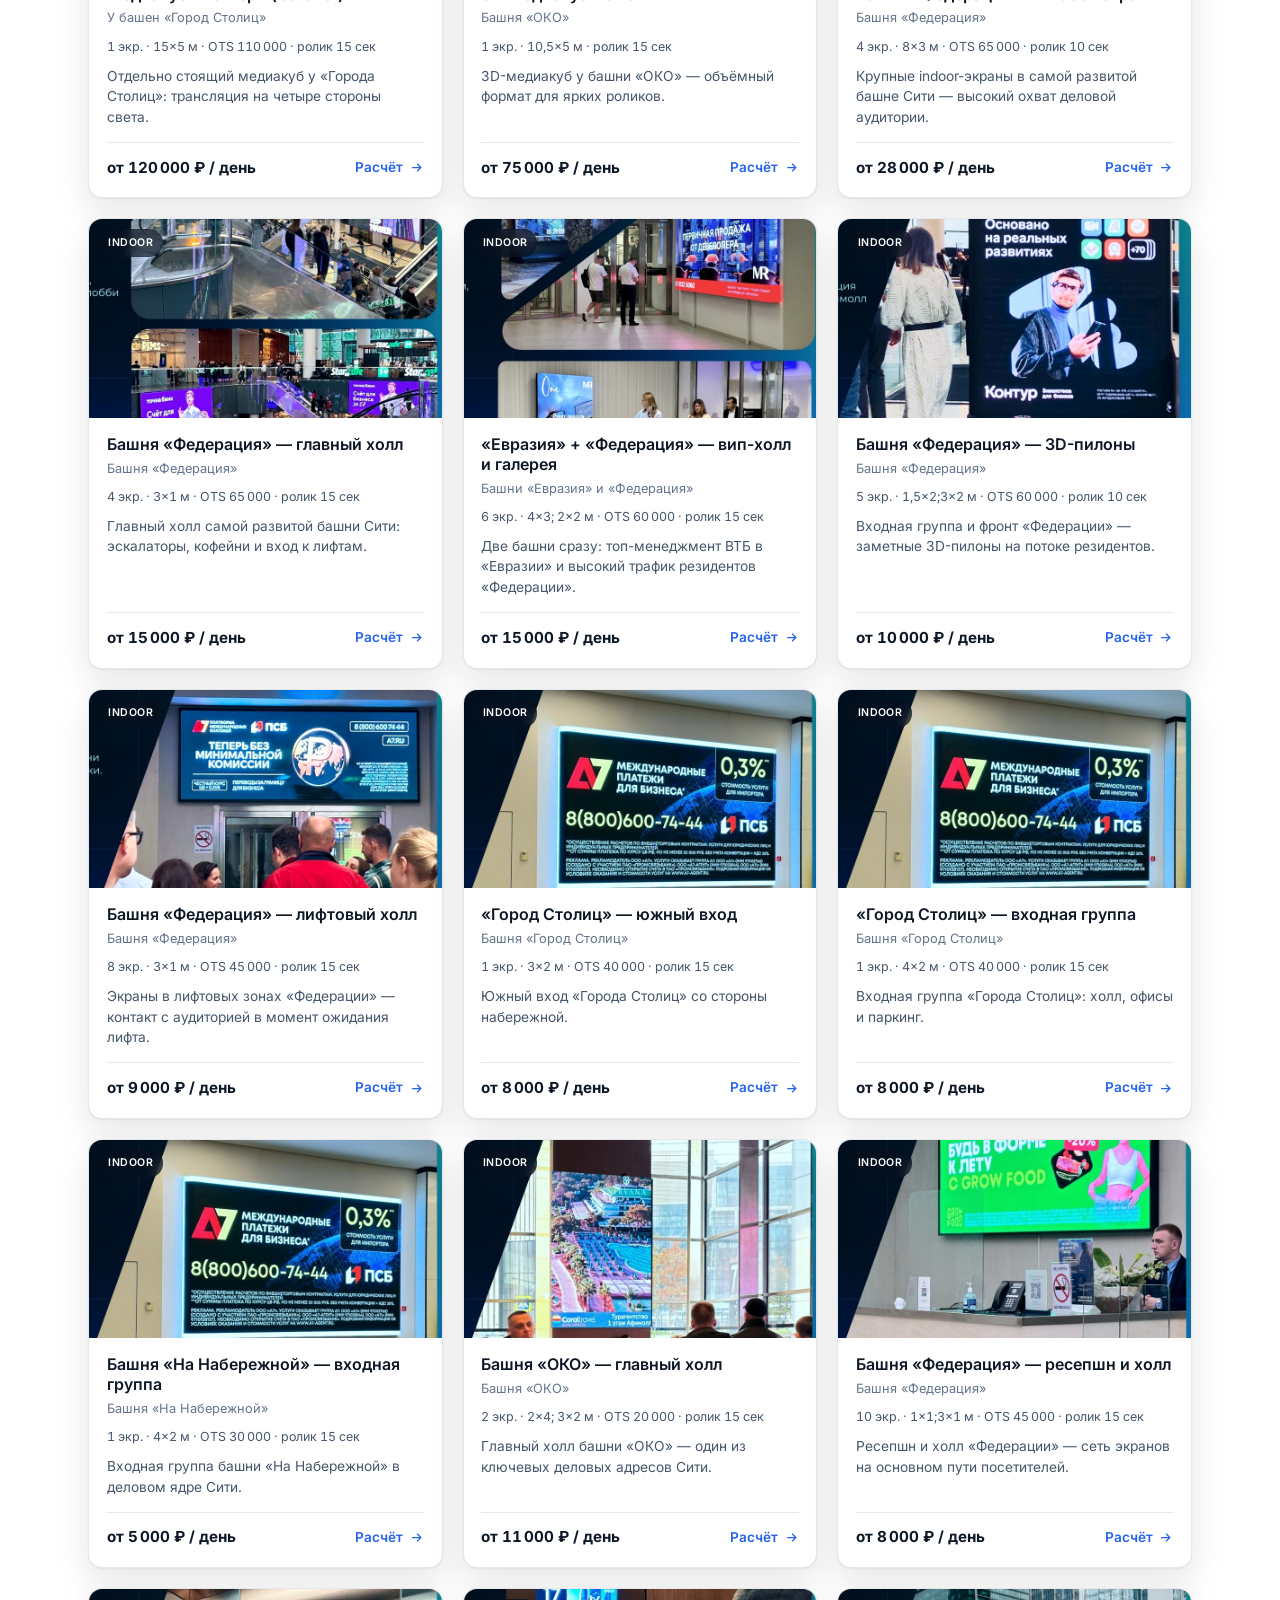
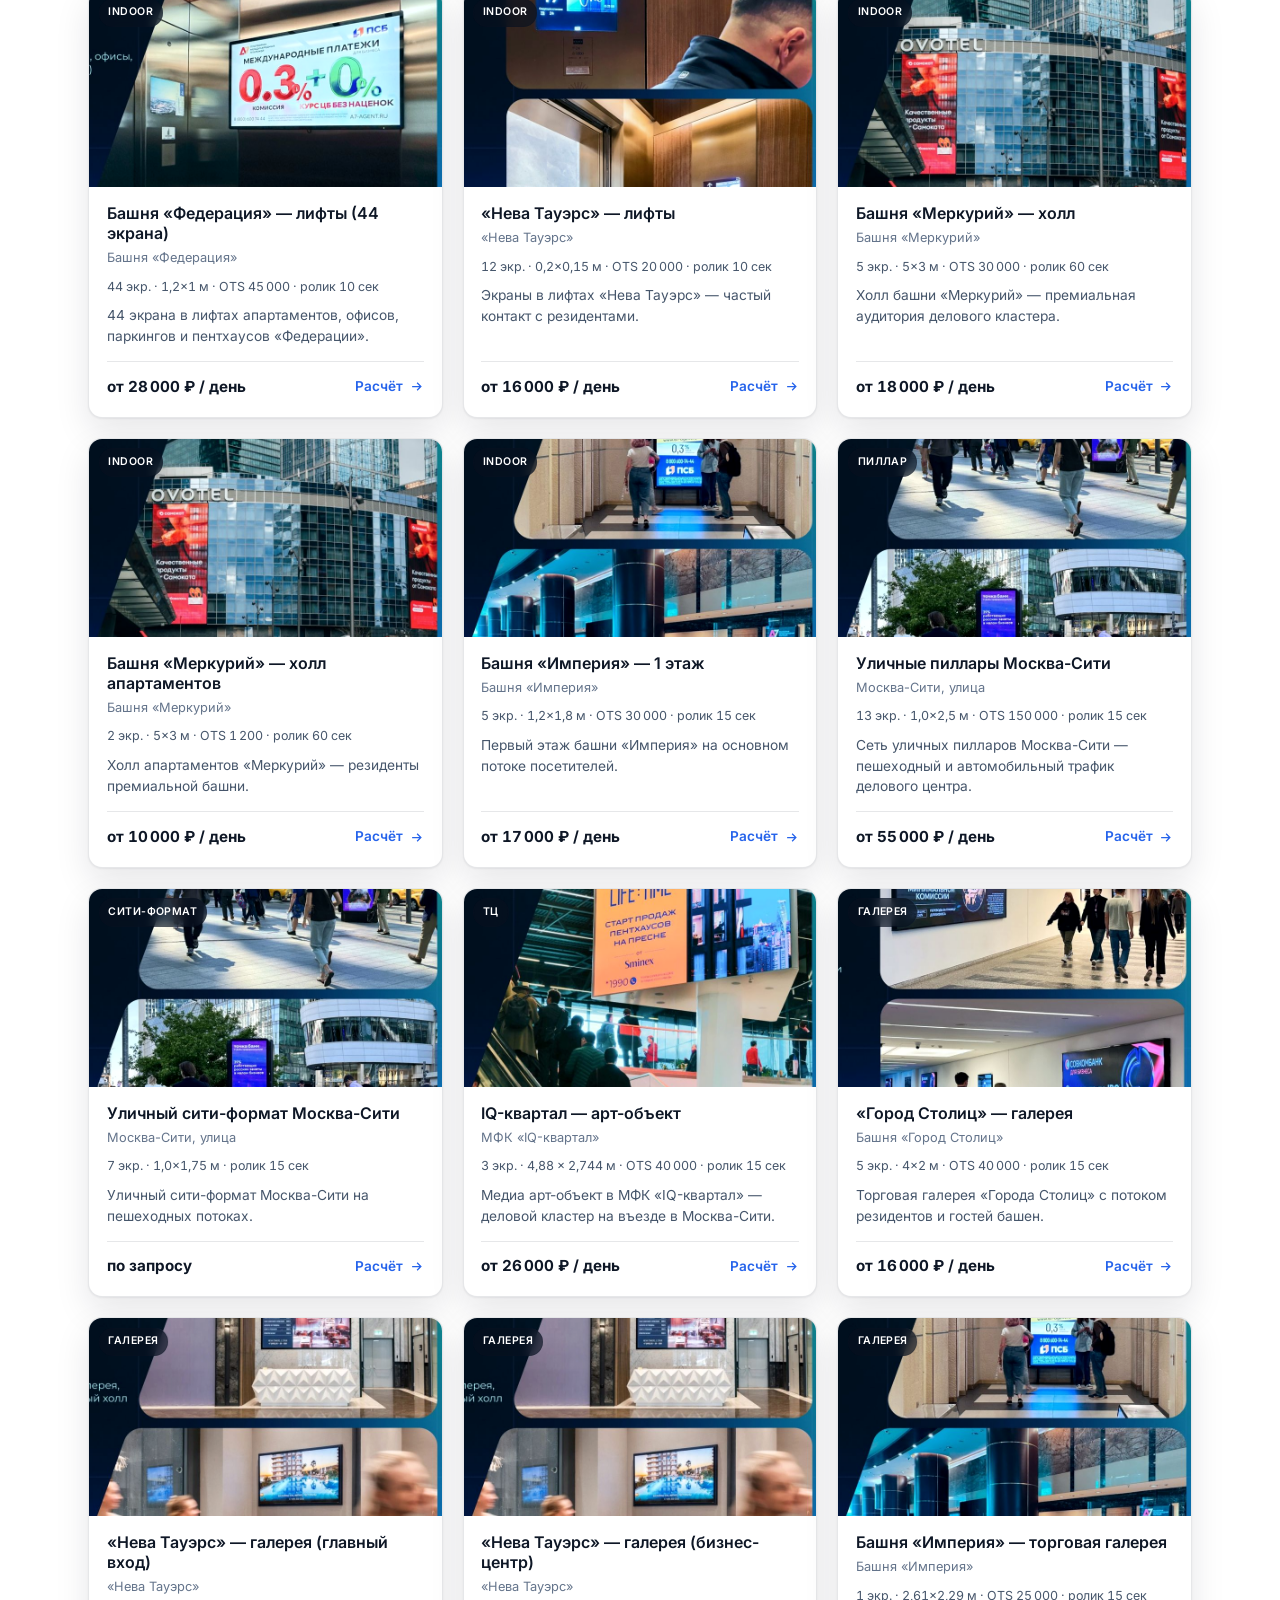
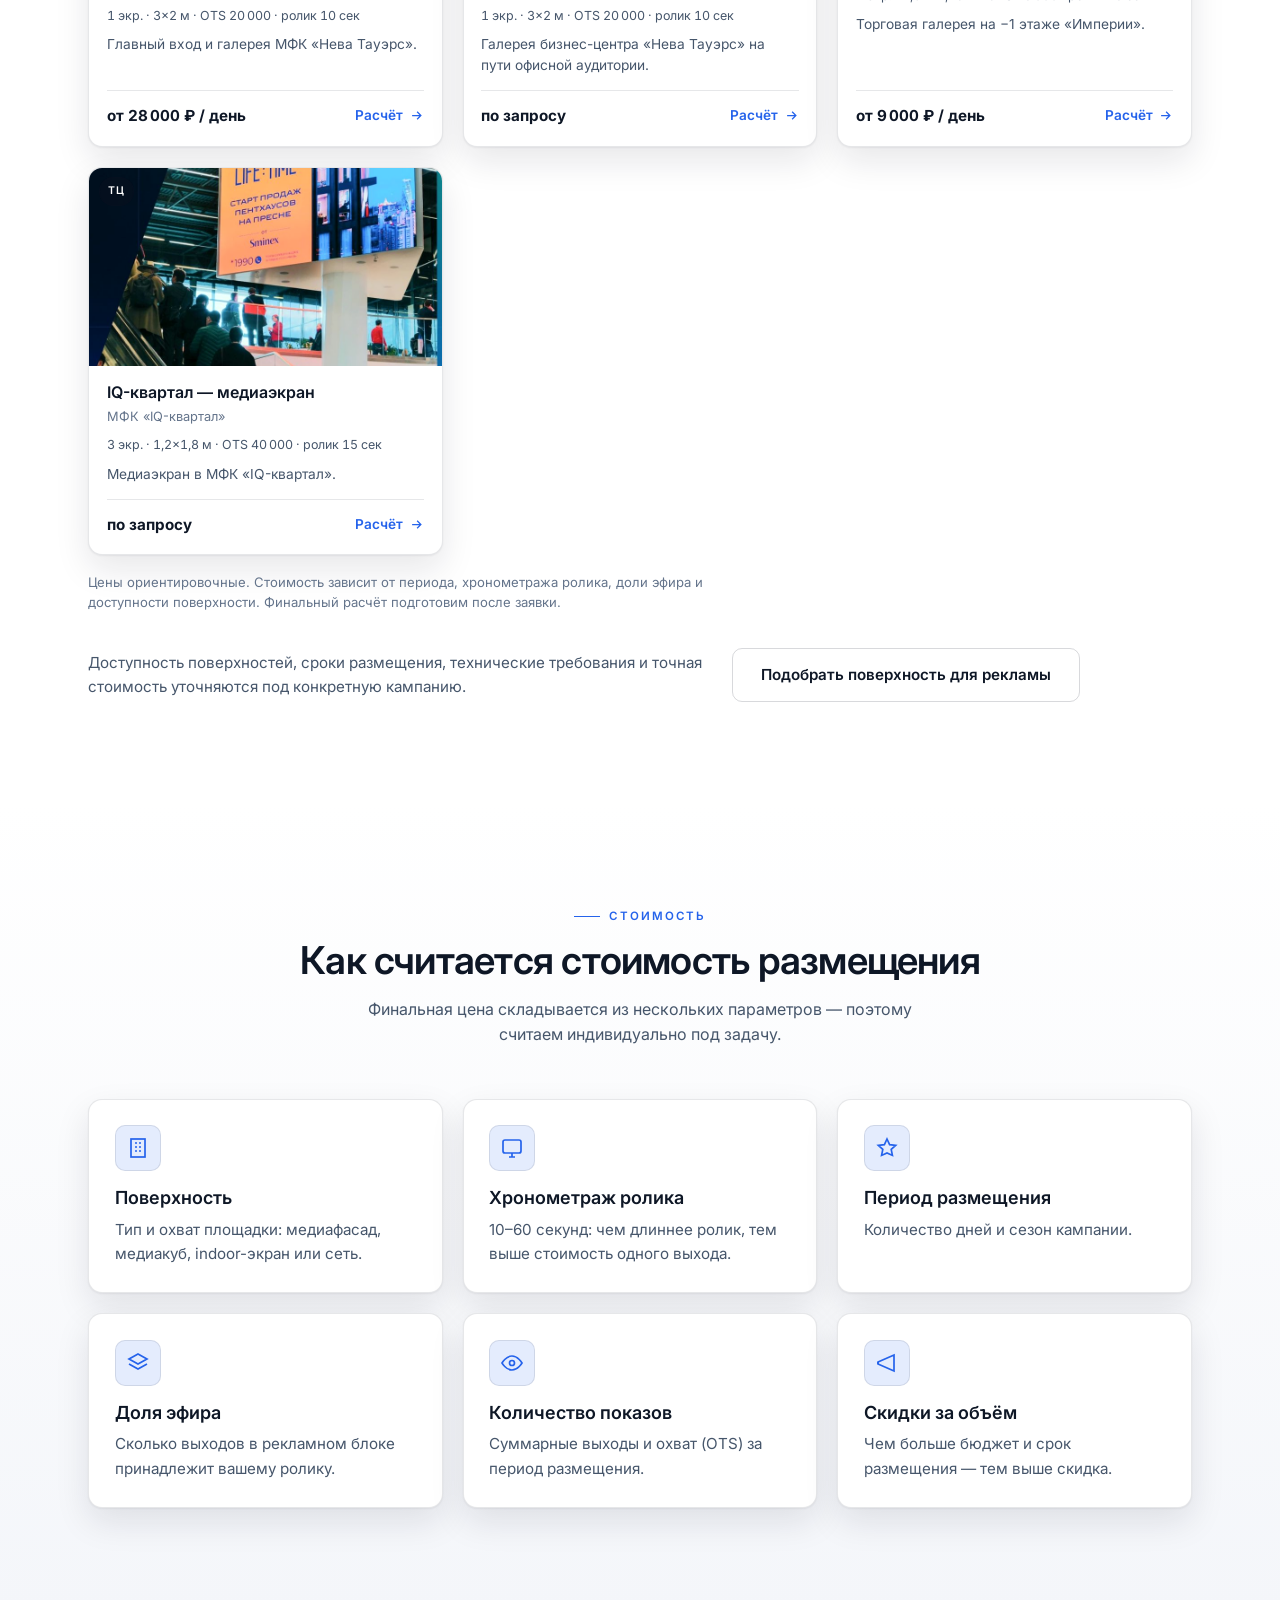
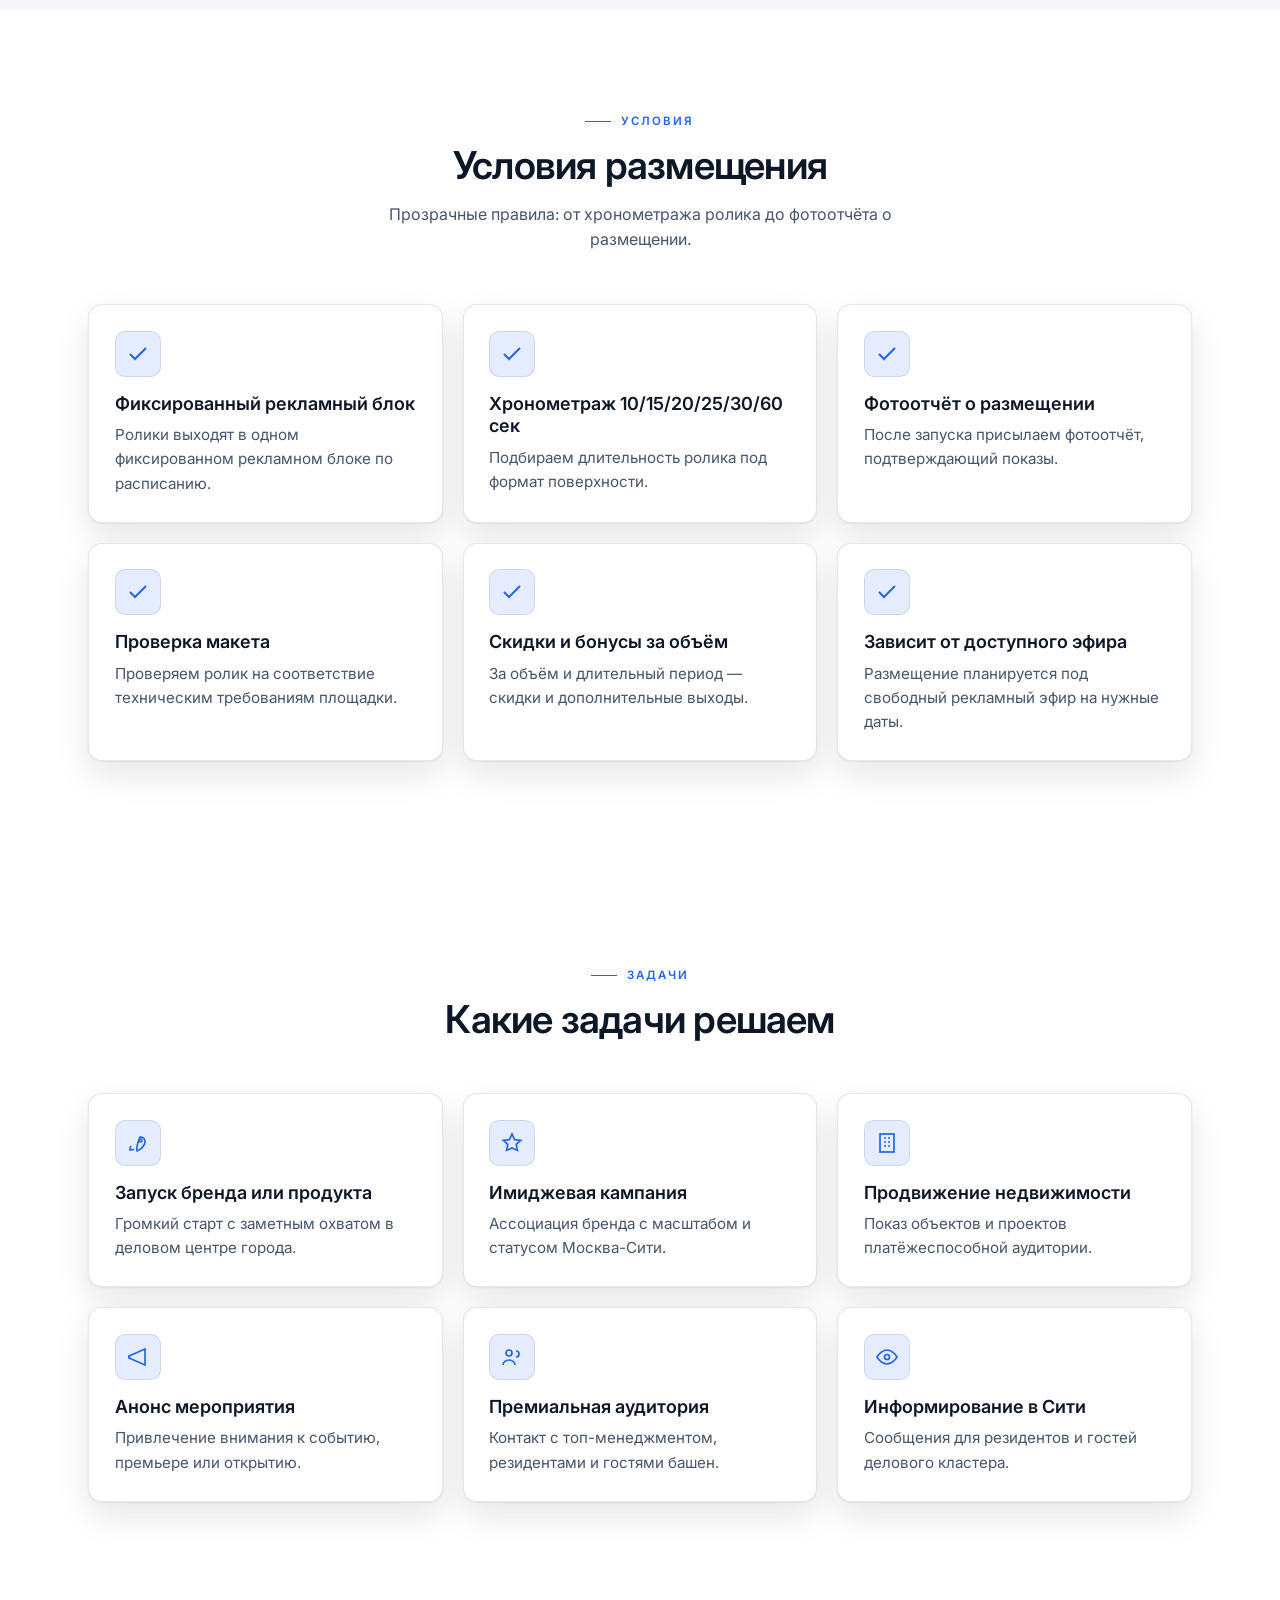
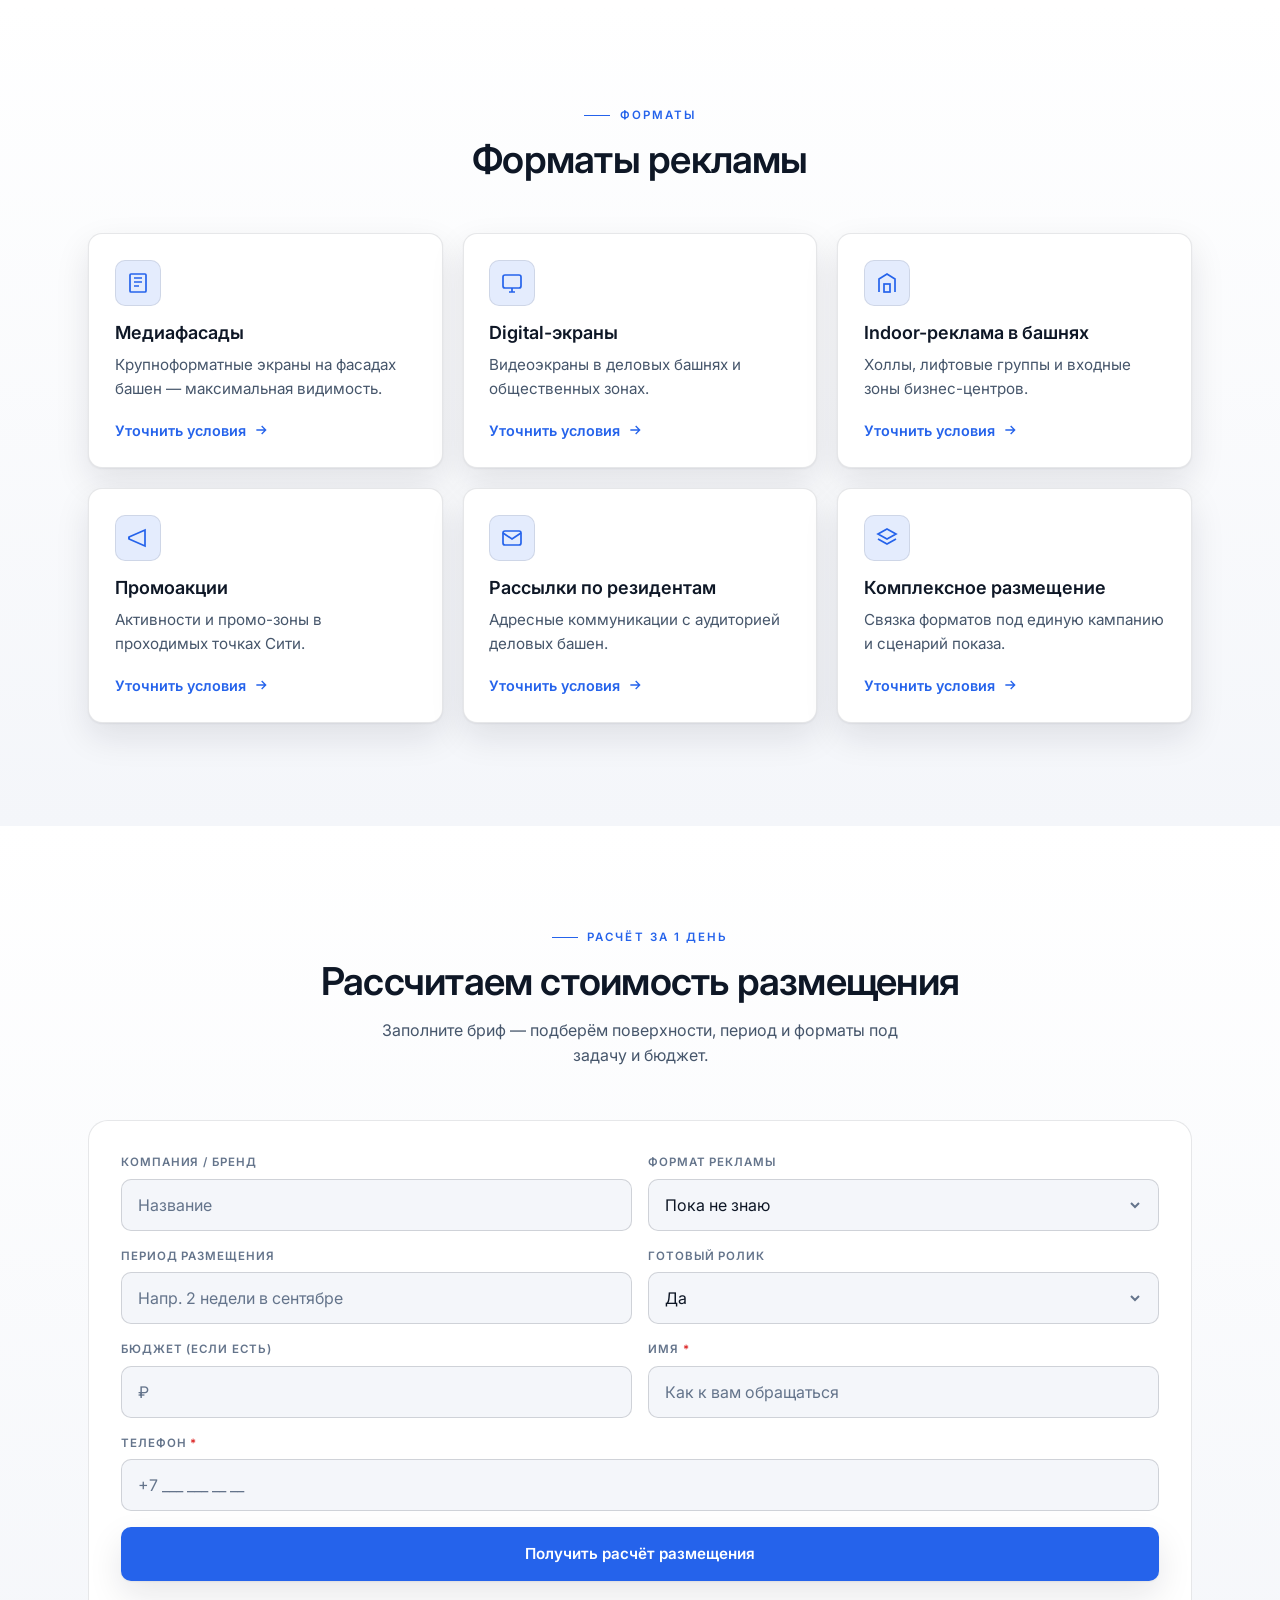
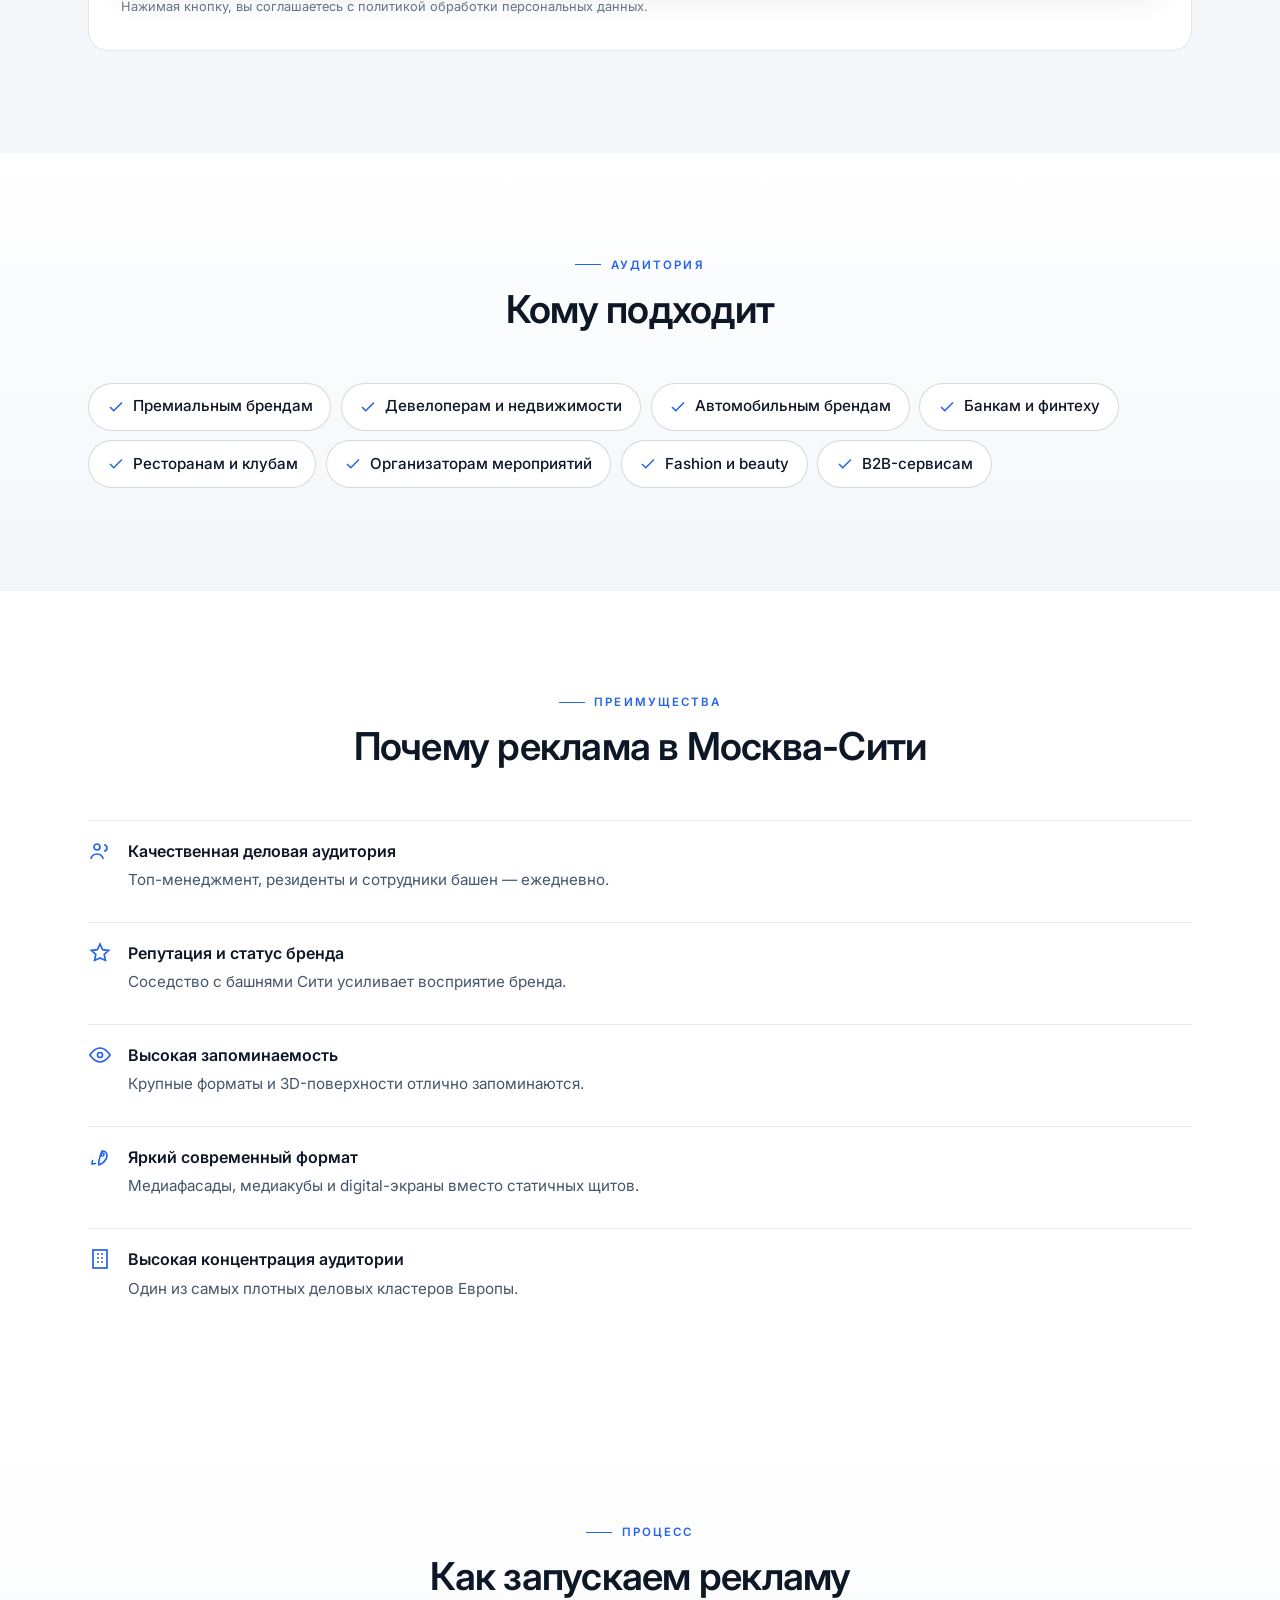
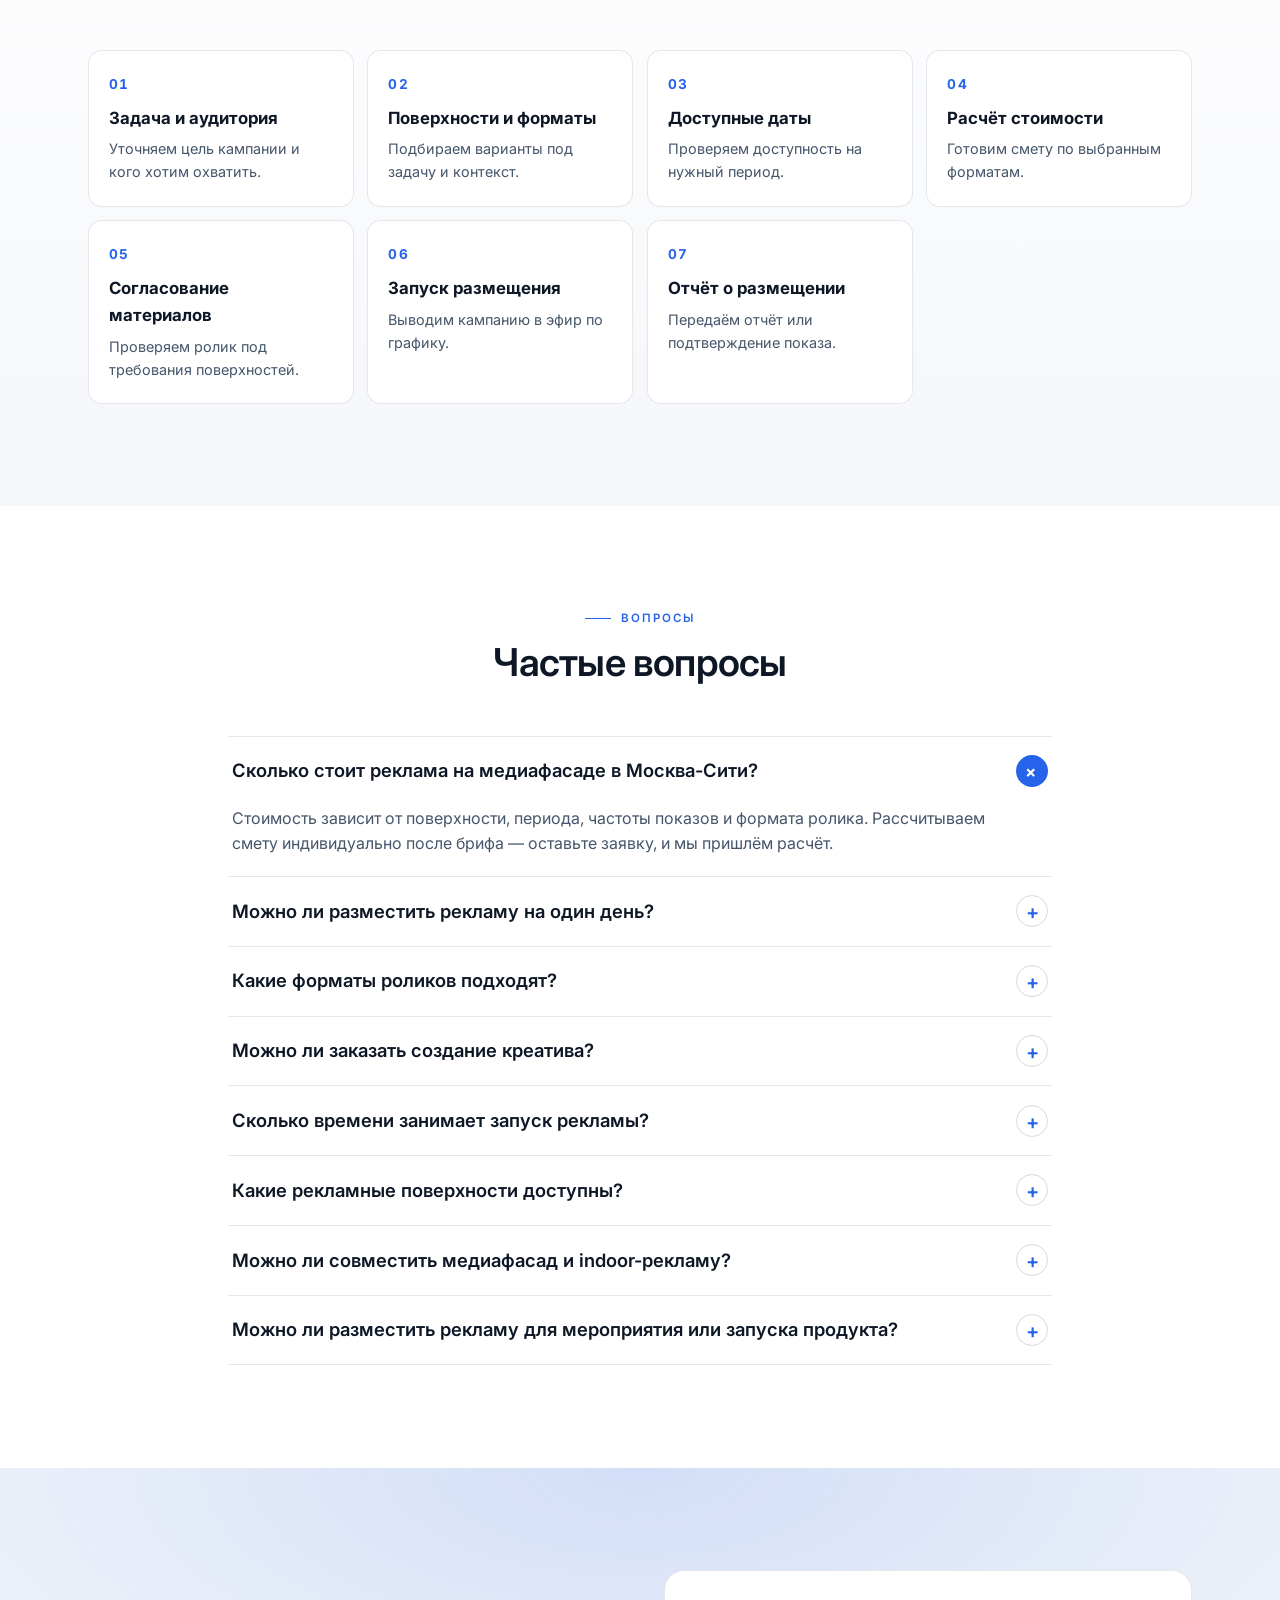
==== commit 73d714c7: "Каталог рекламных поверхностей Москва-Сити: данные, фото, цены, блоки Интеграция материалов Highligh" ====
--- a/reklama-v-moskva-siti/prototype.html
+++ b/reklama-v-moskva-siti/prototype.html
@@ -58,96 +58,109 @@
   <!-- 5. РЕКЛАМНЫЕ ПОВЕРХНОСТИ -->
   <section class="ads-city-section" aria-labelledby="ac-surf-t">
     <div class="ads-city__wrap">
-      <div class="ads-city-head"><p class="ads-city-eyebrow">Поверхности</p><h2 class="ads-city-h2" id="ac-surf-t">Варианты фасадов и рекламных поверхностей</h2>
-        <p class="ads-city-sub">Подберём медиафасад, медиакуб, indoor-экран или комплексное размещение под вашу задачу, период кампании и бюджет.</p></div>
-
-      <!-- 5.1 Популярные поверхности (крупные карточки) -->
-      <h3 class="ads-city-surf-subhead">Популярные поверхности</h3>
+      <div class="ads-city-head">
+        <p class="ads-city-eyebrow">Поверхности</p>
+        <h2 class="ads-city-h2" id="ac-surf-t">Рекламные поверхности в Москва-Сити</h2>
+        <p class="ads-city-sub">Каталог медиафасадов, медиакубов, indoor-экранов, пилларов и площадок в ТЦ — с ориентировочными ценами «от&nbsp;… ₽&nbsp;/&nbsp;день».</p>
+      </div>
+
+      <!-- 5.1 Избранные поверхности -->
+      <h3 class="ads-city-surf-subhead">Избранные поверхности</h3>
       <div class="ads-city-surfaces">
 
         <article class="ads-city-surf">
-          <div class="ads-city-surf__media"><img class="ads-city-surf__img" src="assets/img/surf-catcher.jpg" alt="Медиакуб «Кэтчер» возле башен «Город Столиц», Москва-Сити" loading="lazy" decoding="async" width="800" height="500"><span class="ads-city-surf__badge">Медиакуб</span></div>
+          <div class="ads-city-surf__media"><img class="ads-city-surf__img" src="assets/img/screens/mediacube-catcher.jpg" alt="Медиакуб «Кэтчер» (Catcher), Москва-Сити" loading="lazy" decoding="async" width="800" height="500"><span class="ads-city-surf__badge">Медиакуб</span></div>
           <div class="ads-city-surf__body">
-            <h4 class="ads-city-surf__name">Медиакуб «Кэтчер» / Catcher</h4>
-            <ul class="ads-city-surf__meta">
-              <li><span>Локация</span><b>У башен «Город Столиц»</b></li>
-              <li><span>Формат</span><b>Медиакуб</b></li>
-              <li><span>Площадь</span><b>304 м²</b></li>
-            </ul>
-            <p class="ads-city-surf__desc">Отдельно стоящий медиакуб рядом с «Городом Столиц»: трансляция на четыре стороны света. Подходит для заметных городских кампаний.</p>
-            <a class="ads-city-btn ads-city-btn--primary ads-city-surf__cta" href="#ads-city-calc" data-ads-surface="Медиакуб Кэтчер">Получить расчёт</a>
+            <h4 class="ads-city-surf__name">Медиакуб «Кэтчер» (Catcher)</h4>
+            <p class="ads-city-surf__loc">У башен «Город Столиц»</p>
+            <ul class="ads-city-surf__meta"><li><span>Тип</span><b>Медиакуб</b></li><li><span>Экраны</span><b>1</b></li><li><span>Размер</span><b>15×5 м</b></li><li><span>OTS / сутки</span><b>110 000</b></li><li><span>Время работы</span><b>24 часа</b></li><li><span>Ролик</span><b>15 сек</b></li><li><span>Показы / сутки</span><b>288</b></li></ul>
+            <p class="ads-city-surf__desc">Отдельно стоящий медиакуб у «Города Столиц»: трансляция на четыре стороны света.</p>
+            <div class="ads-city-surf__price"><span class="ads-city-surf__price-label">Стоимость</span><span class="ads-city-surf__price-val">от 120 000 ₽ / день</span></div>
+            <a class="ads-city-btn ads-city-btn--primary ads-city-surf__cta" href="#ads-city-calc" data-ads-surface="Медиакуб «Кэтчер» (Catcher)">Получить расчёт по поверхности</a>
           </div>
         </article>
 
         <article class="ads-city-surf">
-          <div class="ads-city-surf__media"><img class="ads-city-surf__img" src="assets/img/surf-eurasia.jpg" alt="3D-медиакуб у башни «Евразия», Москва-Сити" loading="lazy" decoding="async" width="800" height="500"><span class="ads-city-surf__badge">3D-медиакуб</span></div>
+          <div class="ads-city-surf__media"><img class="ads-city-surf__img" src="assets/img/screens/mediacube-eurasia.jpg" alt="3D-медиакуб «Евразия», Москва-Сити" loading="lazy" decoding="async" width="800" height="500"><span class="ads-city-surf__badge">Медиакуб</span></div>
           <div class="ads-city-surf__body">
-            <h4 class="ads-city-surf__name">3D-медиакуб, Башня Евразия</h4>
-            <ul class="ads-city-surf__meta">
-              <li><span>Локация</span><b>У башен «Евразия» и «Федерация»</b></li>
-              <li><span>Формат</span><b>3D-медиакуб</b></li>
-              <li><span>Площадь</span><b>370 м²</b></li>
-              <li><span>Охват</span><b>&gt; 185 000 / сутки</b></li>
-            </ul>
-            <p class="ads-city-surf__desc">3D-формат для ярких роликов, запусков брендов, мероприятий и имиджевых кампаний.</p>
-            <a class="ads-city-btn ads-city-btn--primary ads-city-surf__cta" href="#ads-city-calc" data-ads-surface="3D медиакуб Евразия">Получить расчёт</a>
+            <h4 class="ads-city-surf__name">3D-медиакуб «Евразия»</h4>
+            <p class="ads-city-surf__loc">Башня «Евразия»</p>
+            <ul class="ads-city-surf__meta"><li><span>Тип</span><b>Медиакуб</b></li><li><span>Экраны</span><b>1</b></li><li><span>Размер</span><b>22,24 × 7,68 и две бегущи× строки 25,12 × 0,96 м</b></li><li><span>OTS / сутки</span><b>180 000</b></li><li><span>Время работы</span><b>24 часа</b></li><li><span>Ролик</span><b>15 сек</b></li><li><span>Показы / сутки</span><b>288</b></li></ul>
+            <p class="ads-city-surf__desc">3D-медиакуб у «Евразии» и «Федерации» для запусков брендов и имиджевых кампаний.</p>
+            <div class="ads-city-surf__price"><span class="ads-city-surf__price-label">Стоимость</span><span class="ads-city-surf__price-val">от 130 000 ₽ / день</span></div>
+            <a class="ads-city-btn ads-city-btn--primary ads-city-surf__cta" href="#ads-city-calc" data-ads-surface="3D-медиакуб «Евразия»">Получить расчёт по поверхности</a>
           </div>
         </article>
 
         <article class="ads-city-surf">
-          <div class="ads-city-surf__media"><img class="ads-city-surf__img" src="assets/img/surf-mercury.jpg" alt="Высотный медиафасад башни «Меркурий», Москва-Сити" loading="lazy" decoding="async" width="800" height="500"><span class="ads-city-surf__badge">Медиафасад</span></div>
+          <div class="ads-city-surf__media"><img class="ads-city-surf__img" src="assets/img/screens/oko2-mediafacade.jpg" alt="Медиафасад «ОКО-2», Москва-Сити" loading="lazy" decoding="async" width="800" height="500"><span class="ads-city-surf__badge">Медиафасад</span></div>
           <div class="ads-city-surf__body">
-            <h4 class="ads-city-surf__name">Медиафасад башни «Меркурий»</h4>
-            <ul class="ads-city-surf__meta">
-              <li><span>Локация</span><b>Башня «Меркурий»</b></li>
-              <li><span>Формат</span><b>Высотный медиафасад</b></li>
-              <li><span>Площадь</span><b>1350 м² · 60–68 этаж</b></li>
-            </ul>
-            <p class="ads-city-surf__desc">Один из самых заметных высотных медиафасадов Сити. Видимость с набережной, Нового Арбата, ТТК, Кутузовского проспекта и центральных направлений Москвы.</p>
-            <a class="ads-city-btn ads-city-btn--primary ads-city-surf__cta" href="#ads-city-calc" data-ads-surface="Медиафасад Меркурий">Получить расчёт</a>
+            <h4 class="ads-city-surf__name">Медиафасад «ОКО-2»</h4>
+            <p class="ads-city-surf__loc">Башня «ОКО-2»</p>
+            <ul class="ads-city-surf__meta"><li><span>Тип</span><b>Медиафасад</b></li><li><span>Экраны</span><b>1</b></li><li><span>Размер</span><b>50×25 м</b></li><li><span>OTS / сутки</span><b>256 000</b></li><li><span>Время работы</span><b>24 часа</b></li><li><span>Ролик</span><b>15 сек</b></li><li><span>Показы / сутки</span><b>288</b></li></ul>
+            <p class="ads-city-surf__desc">Два фасадных экрана 50×25 м работают как единая поверхность для масштабных роликов.</p>
+            <div class="ads-city-surf__price"><span class="ads-city-surf__price-label">Стоимость</span><span class="ads-city-surf__price-val">от 180 000 ₽ / день</span></div>
+            <a class="ads-city-btn ads-city-btn--primary ads-city-surf__cta" href="#ads-city-calc" data-ads-surface="Медиафасад «ОКО-2»">Получить расчёт по поверхности</a>
           </div>
         </article>
 
         <article class="ads-city-surf">
-          <div class="ads-city-surf__media"><img class="ads-city-surf__img" src="assets/img/surf-severnaya.jpg" alt="Северный медиафасад Северной Башни, Москва-Сити" loading="lazy" decoding="async" width="800" height="500"><span class="ads-city-surf__badge">Медиафасад</span></div>
+          <div class="ads-city-surf__media"><img class="ads-city-surf__img" src="assets/img/screens/north-tower-south.jpg" alt="Северная Башня — Южный медиафасад, Москва-Сити" loading="lazy" decoding="async" width="800" height="500"><span class="ads-city-surf__badge">Медиафасад</span></div>
           <div class="ads-city-surf__body">
-            <h4 class="ads-city-surf__name">Северная Башня, Северный медиафасад</h4>
-            <ul class="ads-city-surf__meta">
-              <li><span>Локация</span><b>Северная Башня</b></li>
-              <li><span>Формат</span><b>Медиафасад</b></li>
-              <li><span>Площадь</span><b>936 м²</b></li>
-              <li><span>Охват</span><b>&gt; 1 000 000 / сутки</b></li>
-            </ul>
-            <p class="ads-city-surf__desc">Крупный цифровой фасад для имиджевых кампаний, медиа-событий и размещений с wow-эффектом.</p>
-            <a class="ads-city-btn ads-city-btn--primary ads-city-surf__cta" href="#ads-city-calc" data-ads-surface="Северная Башня — Северный медиафасад">Получить расчёт</a>
+            <h4 class="ads-city-surf__name">Северная Башня — Южный медиафасад</h4>
+            <p class="ads-city-surf__loc">Северная Башня</p>
+            <ul class="ads-city-surf__meta"><li><span>Тип</span><b>Медиафасад</b></li><li><span>Экраны</span><b>1</b></li><li><span>Размер</span><b>12×24 м</b></li><li><span>OTS / сутки</span><b>108 000</b></li><li><span>Время работы</span><b>24 часа</b></li><li><span>Ролик</span><b>15 сек</b></li><li><span>Показы / сутки</span><b>288</b></li></ul>
+            <p class="ads-city-surf__desc">Вертикальный медиафасад Северной Башни на ключевых транспортных артериях Сити.</p>
+            <div class="ads-city-surf__price"><span class="ads-city-surf__price-label">Стоимость</span><span class="ads-city-surf__price-val">от 210 000 ₽ / день</span></div>
+            <a class="ads-city-btn ads-city-btn--primary ads-city-surf__cta" href="#ads-city-calc" data-ads-surface="Северная Башня — Южный медиафасад">Получить расчёт по поверхности</a>
           </div>
         </article>
 
         <article class="ads-city-surf">
-          <div class="ads-city-surf__media"><img class="ads-city-surf__img" src="assets/img/s-facade.jpg" alt="Медиафасад ОКО II, Москва-Сити" loading="lazy" decoding="async" width="800" height="500"><span class="ads-city-surf__badge">Медиафасад</span></div>
+          <div class="ads-city-surf__media"><img class="ads-city-surf__img" src="assets/img/screens/north-tower-north.jpg" alt="Северная Башня — Северный медиафасад, Москва-Сити" loading="lazy" decoding="async" width="800" height="500"><span class="ads-city-surf__badge">Медиафасад</span></div>
           <div class="ads-city-surf__body">
-            <h4 class="ads-city-surf__name">Медиафасад ОКО II</h4>
-            <ul class="ads-city-surf__meta">
-              <li><span>Локация</span><b>ОКО II</b></li>
-              <li><span>Формат</span><b>3D / фасадные экраны</b></li>
-              <li><span>Площадь</span><b>1 275 м²</b></li>
-            </ul>
-            <p class="ads-city-surf__desc">Два фасадных экрана 50×25,5 м работают как единая поверхность. Подходит для масштабных роликов и крупных кампаний.</p>
-            <a class="ads-city-btn ads-city-btn--primary ads-city-surf__cta" href="#ads-city-calc" data-ads-surface="Медиафасад ОКО II">Получить расчёт</a>
+            <h4 class="ads-city-surf__name">Северная Башня — Северный медиафасад</h4>
+            <p class="ads-city-surf__loc">Северная Башня</p>
+            <ul class="ads-city-surf__meta"><li><span>Тип</span><b>Медиафасад</b></li><li><span>Экраны</span><b>1</b></li><li><span>Размер</span><b>48×20 м</b></li><li><span>OTS / сутки</span><b>110 000</b></li><li><span>Время работы</span><b>24 часа</b></li><li><span>Ролик</span><b>15 сек</b></li><li><span>Показы / сутки</span><b>288</b></li></ul>
+            <p class="ads-city-surf__desc">Крупнейший цифровой фасад Северной Башни для имиджевых кампаний с wow-эффектом.</p>
+            <div class="ads-city-surf__price"><span class="ads-city-surf__price-label">Стоимость</span><span class="ads-city-surf__price-val">от 190 000 ₽ / день</span></div>
+            <a class="ads-city-btn ads-city-btn--primary ads-city-surf__cta" href="#ads-city-calc" data-ads-surface="Северная Башня — Северный медиафасад">Получить расчёт по поверхности</a>
           </div>
         </article>
 
         <article class="ads-city-surf">
-          <div class="ads-city-surf__media"><img class="ads-city-surf__img" src="assets/img/s-indoor.jpg" alt="Главный холл башни «Федерация», синхронные экраны, Москва-Сити" loading="lazy" decoding="async" width="800" height="500"><span class="ads-city-surf__badge">Indoor · Холл</span></div>
+          <div class="ads-city-surf__media"><img class="ads-city-surf__img" src="assets/img/screens/federation-screens.jpg" alt="Башня «Федерация» — indoor-экраны, Москва-Сити" loading="lazy" decoding="async" width="800" height="500"><span class="ads-city-surf__badge">Indoor</span></div>
           <div class="ads-city-surf__body">
-            <h4 class="ads-city-surf__name">Башня Федерация, главный холл</h4>
-            <ul class="ads-city-surf__meta">
-              <li><span>Локация</span><b>Башня «Федерация»</b></li>
-              <li><span>Формат</span><b>4 синхронных экрана</b></li>
-              <li><span>Размер</span><b>6×3 м каждый</b></li>
-            </ul>
-            <p class="ads-city-surf__desc">Одна из самых узнаваемых indoor-площадок Сити — в общем лобби башен Федерация Восток и Запад.</p>
-            <a class="ads-city-btn ads-city-btn--primary ads-city-surf__cta" href="#ads-city-calc" data-ads-surface="Башня Федерация — главный холл">Получить расчёт</a>
+            <h4 class="ads-city-surf__name">Башня «Федерация» — indoor-экраны</h4>
+            <p class="ads-city-surf__loc">Башня «Федерация»</p>
+            <ul class="ads-city-surf__meta"><li><span>Тип</span><b>Indoor</b></li><li><span>Экраны</span><b>4</b></li><li><span>Размер</span><b>8×3 м</b></li><li><span>OTS / сутки</span><b>65 000</b></li><li><span>Время работы</span><b>24 часа</b></li><li><span>Ролик</span><b>10 сек</b></li><li><span>Показы / сутки</span><b>432</b></li></ul>
+            <p class="ads-city-surf__desc">Крупные indoor-экраны в самой развитой башне Сити — высокий охват деловой аудитории.</p>
+            <div class="ads-city-surf__price"><span class="ads-city-surf__price-label">Стоимость</span><span class="ads-city-surf__price-val">от 28 000 ₽ / день</span></div>
+            <a class="ads-city-btn ads-city-btn--primary ads-city-surf__cta" href="#ads-city-calc" data-ads-surface="Башня «Федерация» — indoor-экраны">Получить расчёт по поверхности</a>
+          </div>
+        </article>
+
+        <article class="ads-city-surf">
+          <div class="ads-city-surf__media"><img class="ads-city-surf__img" src="assets/img/screens/iq-quarter.jpg" alt="IQ-квартал — арт-объект, Москва-Сити" loading="lazy" decoding="async" width="800" height="500"><span class="ads-city-surf__badge">ТЦ</span></div>
+          <div class="ads-city-surf__body">
+            <h4 class="ads-city-surf__name">IQ-квартал — арт-объект</h4>
+            <p class="ads-city-surf__loc">МФК «IQ-квартал»</p>
+            <ul class="ads-city-surf__meta"><li><span>Тип</span><b>ТЦ</b></li><li><span>Экраны</span><b>3</b></li><li><span>Размер</span><b>4,88 × 2,744 м</b></li><li><span>OTS / сутки</span><b>40 000</b></li><li><span>Время работы</span><b>07.00-00.00</b></li><li><span>Ролик</span><b>15 сек</b></li><li><span>Показы / сутки</span><b>408</b></li></ul>
+            <p class="ads-city-surf__desc">Медиа арт-объект в МФК «IQ-квартал» — деловой кластер на въезде в Москва-Сити.</p>
+            <div class="ads-city-surf__price"><span class="ads-city-surf__price-label">Стоимость</span><span class="ads-city-surf__price-val">от 26 000 ₽ / день</span></div>
+            <a class="ads-city-btn ads-city-btn--primary ads-city-surf__cta" href="#ads-city-calc" data-ads-surface="IQ-квартал — арт-объект">Получить расчёт по поверхности</a>
+          </div>
+        </article>
+
+        <article class="ads-city-surf">
+          <div class="ads-city-surf__media"><img class="ads-city-surf__img" src="assets/img/screens/street-pillars.jpg" alt="Уличные пиллары Москва-Сити, Москва-Сити" loading="lazy" decoding="async" width="800" height="500"><span class="ads-city-surf__badge">Пиллар</span></div>
+          <div class="ads-city-surf__body">
+            <h4 class="ads-city-surf__name">Уличные пиллары Москва-Сити</h4>
+            <p class="ads-city-surf__loc">Москва-Сити, улица</p>
+            <ul class="ads-city-surf__meta"><li><span>Тип</span><b>Пиллар</b></li><li><span>Экраны</span><b>13</b></li><li><span>Размер</span><b>1,0×2,5 м</b></li><li><span>OTS / сутки</span><b>150 000</b></li><li><span>Время работы</span><b>7:00 - 00:00</b></li><li><span>Ролик</span><b>15 сек</b></li><li><span>Показы / сутки</span><b>408</b></li></ul>
+            <p class="ads-city-surf__desc">Сеть уличных пилларов Москва-Сити — пешеходный и автомобильный трафик делового центра.</p>
+            <div class="ads-city-surf__price"><span class="ads-city-surf__price-label">Стоимость</span><span class="ads-city-surf__price-val">от 55 000 ₽ / день</span></div>
+            <a class="ads-city-btn ads-city-btn--primary ads-city-surf__cta" href="#ads-city-calc" data-ads-surface="Уличные пиллары Москва-Сити">Получить расчёт по поверхности</a>
           </div>
         </article>
 
@@ -160,172 +173,443 @@
         <button class="ads-city-filter" type="button" data-filter="mediafasady" aria-pressed="false">Медиафасады</button>
         <button class="ads-city-filter" type="button" data-filter="mediakuby" aria-pressed="false">Медиакубы</button>
         <button class="ads-city-filter" type="button" data-filter="indoor" aria-pressed="false">Indoor</button>
-        <button class="ads-city-filter" type="button" data-filter="holly" aria-pressed="false">Холлы</button>
-        <button class="ads-city-filter" type="button" data-filter="lifty" aria-pressed="false">Лифты</button>
-        <button class="ads-city-filter" type="button" data-filter="promo" aria-pressed="false">Промо</button>
+        <button class="ads-city-filter" type="button" data-filter="pillary" aria-pressed="false">Пиллары</button>
+        <button class="ads-city-filter" type="button" data-filter="tc" aria-pressed="false">ТЦ и галереи</button>
       </div>
 
       <div class="ads-city-catalog" id="ads-city-catalog">
 
-        <article class="ads-city-cat" data-cat="mediakuby mediafasady">
-          <div class="ads-city-cat__media"><img class="ads-city-cat__img" src="assets/img/surf-catcher.jpg" alt="Медиакуб «Кэтчер», Москва-Сити" loading="lazy" decoding="async" width="640" height="360"><span class="ads-city-cat__badge">Медиакуб</span></div>
-          <div class="ads-city-cat__body">
-            <h4 class="ads-city-cat__name">Медиакуб «Кэтчер» / Catcher</h4>
+        <article class="ads-city-cat" data-cat="mediafasady">
+          <div class="ads-city-cat__media"><img class="ads-city-cat__img" src="assets/img/screens/north-tower-south.jpg" alt="Северная Башня — Южный медиафасад, Москва-Сити" loading="lazy" decoding="async" width="800" height="500"><span class="ads-city-cat__badge">Медиафасад</span></div>
+          <div class="ads-city-cat__body">
+            <h4 class="ads-city-cat__name">Северная Башня — Южный медиафасад</h4>
+            <p class="ads-city-cat__loc">Северная Башня</p>
+            <p class="ads-city-cat__specs">1 экр. · 12×24 м · OTS 108 000 · ролик 15 сек</p>
+            <p class="ads-city-cat__desc">Вертикальный медиафасад Северной Башни на ключевых транспортных артериях Сити.</p>
+            <div class="ads-city-cat__foot">
+              <span class="ads-city-cat__price">от 210 000 ₽ / день</span>
+              <a class="ads-city-cat__cta" href="#ads-city-calc" data-ads-surface="Северная Башня — Южный медиафасад">Расчёт <svg aria-hidden="true"><use href="#ac-arrow"/></svg></a>
+            </div>
+          </div>
+        </article>
+
+        <article class="ads-city-cat" data-cat="mediafasady">
+          <div class="ads-city-cat__media"><img class="ads-city-cat__img" src="assets/img/screens/north-tower-north.jpg" alt="Северная Башня — Северный медиафасад, Москва-Сити" loading="lazy" decoding="async" width="800" height="500"><span class="ads-city-cat__badge">Медиафасад</span></div>
+          <div class="ads-city-cat__body">
+            <h4 class="ads-city-cat__name">Северная Башня — Северный медиафасад</h4>
+            <p class="ads-city-cat__loc">Северная Башня</p>
+            <p class="ads-city-cat__specs">1 экр. · 48×20 м · OTS 110 000 · ролик 15 сек</p>
+            <p class="ads-city-cat__desc">Крупнейший цифровой фасад Северной Башни для имиджевых кампаний с wow-эффектом.</p>
+            <div class="ads-city-cat__foot">
+              <span class="ads-city-cat__price">от 190 000 ₽ / день</span>
+              <a class="ads-city-cat__cta" href="#ads-city-calc" data-ads-surface="Северная Башня — Северный медиафасад">Расчёт <svg aria-hidden="true"><use href="#ac-arrow"/></svg></a>
+            </div>
+          </div>
+        </article>
+
+        <article class="ads-city-cat" data-cat="mediafasady">
+          <div class="ads-city-cat__media"><img class="ads-city-cat__img" src="assets/img/screens/oko2-mediafacade.jpg" alt="Медиафасад «ОКО-2», Москва-Сити" loading="lazy" decoding="async" width="800" height="500"><span class="ads-city-cat__badge">Медиафасад</span></div>
+          <div class="ads-city-cat__body">
+            <h4 class="ads-city-cat__name">Медиафасад «ОКО-2»</h4>
+            <p class="ads-city-cat__loc">Башня «ОКО-2»</p>
+            <p class="ads-city-cat__specs">1 экр. · 50×25 м · OTS 256 000 · ролик 15 сек</p>
+            <p class="ads-city-cat__desc">Два фасадных экрана 50×25 м работают как единая поверхность для масштабных роликов.</p>
+            <div class="ads-city-cat__foot">
+              <span class="ads-city-cat__price">от 180 000 ₽ / день</span>
+              <a class="ads-city-cat__cta" href="#ads-city-calc" data-ads-surface="Медиафасад «ОКО-2»">Расчёт <svg aria-hidden="true"><use href="#ac-arrow"/></svg></a>
+            </div>
+          </div>
+        </article>
+
+        <article class="ads-city-cat" data-cat="mediafasady">
+          <div class="ads-city-cat__media"><img class="ads-city-cat__img" src="assets/img/screens/north-tower-south.jpg" alt="Северная Башня — Южный горизонтальный медиафасад, Москва-Сити" loading="lazy" decoding="async" width="800" height="500"><span class="ads-city-cat__badge">Медиафасад</span></div>
+          <div class="ads-city-cat__body">
+            <h4 class="ads-city-cat__name">Северная Башня — Южный горизонтальный медиафасад</h4>
+            <p class="ads-city-cat__loc">Северная Башня</p>
+            <p class="ads-city-cat__specs">1 экр. · 48×20 м · OTS 170 000 · ролик 15 сек</p>
+            <p class="ads-city-cat__desc">Горизонтальный медиафасад Северной Башни с максимальным охватом.</p>
+            <div class="ads-city-cat__foot">
+              <span class="ads-city-cat__price">от 290 000 ₽ / день</span>
+              <a class="ads-city-cat__cta" href="#ads-city-calc" data-ads-surface="Северная Башня — Южный горизонтальный медиафасад">Расчёт <svg aria-hidden="true"><use href="#ac-arrow"/></svg></a>
+            </div>
+          </div>
+        </article>
+
+        <article class="ads-city-cat" data-cat="mediafasady">
+          <div class="ads-city-cat__media"><img class="ads-city-cat__img" src="assets/img/screens/novotel-facades.jpg" alt="Медиафасады «Новотель», Москва-Сити" loading="lazy" decoding="async" width="800" height="500"><span class="ads-city-cat__badge">Медиафасад</span></div>
+          <div class="ads-city-cat__body">
+            <h4 class="ads-city-cat__name">Медиафасады «Новотель»</h4>
+            <p class="ads-city-cat__loc">Гостиница «Новотель»</p>
+            <p class="ads-city-cat__specs">2 экр. · 9×19,5 м · OTS 82 000 · ролик 15 сек</p>
+            <p class="ads-city-cat__desc">Два медиафасада гостиницы «Новотель» с видимостью на ТТК и центр.</p>
+            <div class="ads-city-cat__foot">
+              <span class="ads-city-cat__price">от 90 000 ₽ / день</span>
+              <a class="ads-city-cat__cta" href="#ads-city-calc" data-ads-surface="Медиафасады «Новотель»">Расчёт <svg aria-hidden="true"><use href="#ac-arrow"/></svg></a>
+            </div>
+          </div>
+        </article>
+
+        <article class="ads-city-cat" data-cat="mediakuby">
+          <div class="ads-city-cat__media"><img class="ads-city-cat__img" src="assets/img/screens/mediacube-eurasia.jpg" alt="3D-медиакуб «Евразия», Москва-Сити" loading="lazy" decoding="async" width="800" height="500"><span class="ads-city-cat__badge">Медиакуб</span></div>
+          <div class="ads-city-cat__body">
+            <h4 class="ads-city-cat__name">3D-медиакуб «Евразия»</h4>
+            <p class="ads-city-cat__loc">Башня «Евразия»</p>
+            <p class="ads-city-cat__specs">1 экр. · 22,24 × 7,68 и две бегущи× строки 25,12 × 0,96 м · OTS 180 000 · ролик 15 сек</p>
+            <p class="ads-city-cat__desc">3D-медиакуб у «Евразии» и «Федерации» для запусков брендов и имиджевых кампаний.</p>
+            <div class="ads-city-cat__foot">
+              <span class="ads-city-cat__price">от 130 000 ₽ / день</span>
+              <a class="ads-city-cat__cta" href="#ads-city-calc" data-ads-surface="3D-медиакуб «Евразия»">Расчёт <svg aria-hidden="true"><use href="#ac-arrow"/></svg></a>
+            </div>
+          </div>
+        </article>
+
+        <article class="ads-city-cat" data-cat="mediakuby">
+          <div class="ads-city-cat__media"><img class="ads-city-cat__img" src="assets/img/screens/mediacube-catcher.jpg" alt="Медиакуб «Кэтчер» (Catcher), Москва-Сити" loading="lazy" decoding="async" width="800" height="500"><span class="ads-city-cat__badge">Медиакуб</span></div>
+          <div class="ads-city-cat__body">
+            <h4 class="ads-city-cat__name">Медиакуб «Кэтчер» (Catcher)</h4>
             <p class="ads-city-cat__loc">У башен «Город Столиц»</p>
-            <p class="ads-city-cat__info">304 м²</p>
-            <p class="ads-city-cat__desc">Отдельно стоящий медиакуб: трансляция на четыре стороны света. Для заметных городских кампаний.</p>
-            <a class="ads-city-cat__cta" href="#ads-city-calc" data-ads-surface="Медиакуб Кэтчер">Получить расчёт →</a>
+            <p class="ads-city-cat__specs">1 экр. · 15×5 м · OTS 110 000 · ролик 15 сек</p>
+            <p class="ads-city-cat__desc">Отдельно стоящий медиакуб у «Города Столиц»: трансляция на четыре стороны света.</p>
+            <div class="ads-city-cat__foot">
+              <span class="ads-city-cat__price">от 120 000 ₽ / день</span>
+              <a class="ads-city-cat__cta" href="#ads-city-calc" data-ads-surface="Медиакуб «Кэтчер» (Catcher)">Расчёт <svg aria-hidden="true"><use href="#ac-arrow"/></svg></a>
+            </div>
           </div>
         </article>
 
         <article class="ads-city-cat" data-cat="mediakuby">
-          <div class="ads-city-cat__media"><img class="ads-city-cat__img" src="assets/img/surf-eurasia.jpg" alt="3D-медиакуб, Башня Евразия, Москва-Сити" loading="lazy" decoding="async" width="640" height="360"><span class="ads-city-cat__badge">3D-медиакуб</span></div>
-          <div class="ads-city-cat__body">
-            <h4 class="ads-city-cat__name">3D-медиакуб, Башня Евразия</h4>
-            <p class="ads-city-cat__loc">У башен «Евразия» и «Федерация»</p>
-            <p class="ads-city-cat__info">370 м² · &gt; 185 000 / сутки</p>
-            <p class="ads-city-cat__desc">3D-формат для ярких роликов, запусков брендов, мероприятий и имиджевых кампаний.</p>
-            <a class="ads-city-cat__cta" href="#ads-city-calc" data-ads-surface="3D медиакуб Евразия">Получить расчёт →</a>
-          </div>
-        </article>
-
-        <article class="ads-city-cat" data-cat="mediafasady">
-          <div class="ads-city-cat__media"><img class="ads-city-cat__img" src="assets/img/surf-severnaya.jpg" alt="Северная Башня, вертикальный экран, Москва-Сити" loading="lazy" decoding="async" width="640" height="360"><span class="ads-city-cat__badge">Медиафасад</span></div>
-          <div class="ads-city-cat__body">
-            <h4 class="ads-city-cat__name">Северная Башня, вертикальный экран</h4>
-            <p class="ads-city-cat__loc">Северная Башня</p>
-            <p class="ads-city-cat__info">&gt; 1 000 000 / сутки</p>
-            <p class="ads-city-cat__desc">Охватывает ключевые транспортные артерии Сити: ТТК, Красногвардейский проезд, Кутузовский проспект и Звенигородское шоссе.</p>
-            <a class="ads-city-cat__cta" href="#ads-city-calc" data-ads-surface="Северная Башня — вертикальный экран">Получить расчёт →</a>
-          </div>
-        </article>
-
-        <article class="ads-city-cat" data-cat="mediafasady">
-          <div class="ads-city-cat__media"><img class="ads-city-cat__img" src="assets/img/surf-severnaya.jpg" alt="Северная Башня, Северный медиафасад, Москва-Сити" loading="lazy" decoding="async" width="640" height="360"><span class="ads-city-cat__badge">Медиафасад</span></div>
-          <div class="ads-city-cat__body">
-            <h4 class="ads-city-cat__name">Северная Башня, Северный медиафасад</h4>
-            <p class="ads-city-cat__loc">Северная Башня</p>
-            <p class="ads-city-cat__info">936 м² · &gt; 1 000 000 / сутки</p>
-            <p class="ads-city-cat__desc">Крупный цифровой фасад для имиджевых кампаний, медиа-событий и размещений с wow-эффектом.</p>
-            <a class="ads-city-cat__cta" href="#ads-city-calc" data-ads-surface="Северная Башня — Северный медиафасад">Получить расчёт →</a>
-          </div>
-        </article>
-
-        <article class="ads-city-cat" data-cat="mediafasady">
-          <div class="ads-city-cat__media"><img class="ads-city-cat__img" src="assets/img/s-facade.jpg" alt="Медиафасад ОКО II, Москва-Сити" loading="lazy" decoding="async" width="640" height="360"><span class="ads-city-cat__badge">Медиафасад</span></div>
-          <div class="ads-city-cat__body">
-            <h4 class="ads-city-cat__name">Медиафасад ОКО II</h4>
-            <p class="ads-city-cat__loc">ОКО II</p>
-            <p class="ads-city-cat__info">1 275 м² · 3D / фасадные экраны</p>
-            <p class="ads-city-cat__desc">Два экрана 50×25,5 м работают как единая поверхность. Для масштабных роликов и крупных кампаний.</p>
-            <a class="ads-city-cat__cta" href="#ads-city-calc" data-ads-surface="Медиафасад ОКО II">Получить расчёт →</a>
-          </div>
-        </article>
-
-        <article class="ads-city-cat" data-cat="mediafasady">
-          <div class="ads-city-cat__media"><img class="ads-city-cat__img" src="assets/img/surf-mercury.jpg" alt="Медиафасад башни «Меркурий», Москва-Сити" loading="lazy" decoding="async" width="640" height="360"><span class="ads-city-cat__badge">Медиафасад</span></div>
-          <div class="ads-city-cat__body">
-            <h4 class="ads-city-cat__name">Медиафасад башни «Меркурий»</h4>
+          <div class="ads-city-cat__media"><img class="ads-city-cat__img" src="assets/img/screens/oko-cube.jpg" alt="3D-медиакуб «ОКО», Москва-Сити" loading="lazy" decoding="async" width="800" height="500"><span class="ads-city-cat__badge">Медиакуб</span></div>
+          <div class="ads-city-cat__body">
+            <h4 class="ads-city-cat__name">3D-медиакуб «ОКО»</h4>
+            <p class="ads-city-cat__loc">Башня «ОКО»</p>
+            <p class="ads-city-cat__specs">1 экр. · 10,5×5 м · ролик 15 сек</p>
+            <p class="ads-city-cat__desc">3D-медиакуб у башни «ОКО» — объёмный формат для ярких роликов.</p>
+            <div class="ads-city-cat__foot">
+              <span class="ads-city-cat__price">от 75 000 ₽ / день</span>
+              <a class="ads-city-cat__cta" href="#ads-city-calc" data-ads-surface="3D-медиакуб «ОКО»">Расчёт <svg aria-hidden="true"><use href="#ac-arrow"/></svg></a>
+            </div>
+          </div>
+        </article>
+
+        <article class="ads-city-cat" data-cat="indoor">
+          <div class="ads-city-cat__media"><img class="ads-city-cat__img" src="assets/img/screens/federation-screens.jpg" alt="Башня «Федерация» — indoor-экраны, Москва-Сити" loading="lazy" decoding="async" width="800" height="500"><span class="ads-city-cat__badge">Indoor</span></div>
+          <div class="ads-city-cat__body">
+            <h4 class="ads-city-cat__name">Башня «Федерация» — indoor-экраны</h4>
+            <p class="ads-city-cat__loc">Башня «Федерация»</p>
+            <p class="ads-city-cat__specs">4 экр. · 8×3 м · OTS 65 000 · ролик 10 сек</p>
+            <p class="ads-city-cat__desc">Крупные indoor-экраны в самой развитой башне Сити — высокий охват деловой аудитории.</p>
+            <div class="ads-city-cat__foot">
+              <span class="ads-city-cat__price">от 28 000 ₽ / день</span>
+              <a class="ads-city-cat__cta" href="#ads-city-calc" data-ads-surface="Башня «Федерация» — indoor-экраны">Расчёт <svg aria-hidden="true"><use href="#ac-arrow"/></svg></a>
+            </div>
+          </div>
+        </article>
+
+        <article class="ads-city-cat" data-cat="indoor">
+          <div class="ads-city-cat__media"><img class="ads-city-cat__img" src="assets/img/screens/federation-screens.jpg" alt="Башня «Федерация» — главный холл, Москва-Сити" loading="lazy" decoding="async" width="800" height="500"><span class="ads-city-cat__badge">Indoor</span></div>
+          <div class="ads-city-cat__body">
+            <h4 class="ads-city-cat__name">Башня «Федерация» — главный холл</h4>
+            <p class="ads-city-cat__loc">Башня «Федерация»</p>
+            <p class="ads-city-cat__specs">4 экр. · 3×1 м · OTS 65 000 · ролик 15 сек</p>
+            <p class="ads-city-cat__desc">Главный холл самой развитой башни Сити: эскалаторы, кофейни и вход к лифтам.</p>
+            <div class="ads-city-cat__foot">
+              <span class="ads-city-cat__price">от 15 000 ₽ / день</span>
+              <a class="ads-city-cat__cta" href="#ads-city-calc" data-ads-surface="Башня «Федерация» — главный холл">Расчёт <svg aria-hidden="true"><use href="#ac-arrow"/></svg></a>
+            </div>
+          </div>
+        </article>
+
+        <article class="ads-city-cat" data-cat="indoor">
+          <div class="ads-city-cat__media"><img class="ads-city-cat__img" src="assets/img/screens/eurasia-federation.jpg" alt="«Евразия» + «Федерация» — вип-холл и галерея, Москва-Сити" loading="lazy" decoding="async" width="800" height="500"><span class="ads-city-cat__badge">Indoor</span></div>
+          <div class="ads-city-cat__body">
+            <h4 class="ads-city-cat__name">«Евразия» + «Федерация» — вип-холл и галерея</h4>
+            <p class="ads-city-cat__loc">Башни «Евразия» и «Федерация»</p>
+            <p class="ads-city-cat__specs">6 экр. · 4×3; 2×2 м · OTS 60 000 · ролик 15 сек</p>
+            <p class="ads-city-cat__desc">Две башни сразу: топ-менеджмент ВТБ в «Евразии» и высокий трафик резидентов «Федерации».</p>
+            <div class="ads-city-cat__foot">
+              <span class="ads-city-cat__price">от 15 000 ₽ / день</span>
+              <a class="ads-city-cat__cta" href="#ads-city-calc" data-ads-surface="«Евразия» + «Федерация» — вип-холл и галерея">Расчёт <svg aria-hidden="true"><use href="#ac-arrow"/></svg></a>
+            </div>
+          </div>
+        </article>
+
+        <article class="ads-city-cat" data-cat="indoor">
+          <div class="ads-city-cat__media"><img class="ads-city-cat__img" src="assets/img/screens/federation-pylons.jpg" alt="Башня «Федерация» — 3D-пилоны, Москва-Сити" loading="lazy" decoding="async" width="800" height="500"><span class="ads-city-cat__badge">Indoor</span></div>
+          <div class="ads-city-cat__body">
+            <h4 class="ads-city-cat__name">Башня «Федерация» — 3D-пилоны</h4>
+            <p class="ads-city-cat__loc">Башня «Федерация»</p>
+            <p class="ads-city-cat__specs">5 экр. · 1,5×2;3×2 м · OTS 60 000 · ролик 10 сек</p>
+            <p class="ads-city-cat__desc">Входная группа и фронт «Федерации» — заметные 3D-пилоны на потоке резидентов.</p>
+            <div class="ads-city-cat__foot">
+              <span class="ads-city-cat__price">от 10 000 ₽ / день</span>
+              <a class="ads-city-cat__cta" href="#ads-city-calc" data-ads-surface="Башня «Федерация» — 3D-пилоны">Расчёт <svg aria-hidden="true"><use href="#ac-arrow"/></svg></a>
+            </div>
+          </div>
+        </article>
+
+        <article class="ads-city-cat" data-cat="indoor">
+          <div class="ads-city-cat__media"><img class="ads-city-cat__img" src="assets/img/screens/federation-lift-hall.jpg" alt="Башня «Федерация» — лифтовый холл, Москва-Сити" loading="lazy" decoding="async" width="800" height="500"><span class="ads-city-cat__badge">Indoor</span></div>
+          <div class="ads-city-cat__body">
+            <h4 class="ads-city-cat__name">Башня «Федерация» — лифтовый холл</h4>
+            <p class="ads-city-cat__loc">Башня «Федерация»</p>
+            <p class="ads-city-cat__specs">8 экр. · 3×1 м · OTS 45 000 · ролик 15 сек</p>
+            <p class="ads-city-cat__desc">Экраны в лифтовых зонах «Федерации» — контакт с аудиторией в момент ожидания лифта.</p>
+            <div class="ads-city-cat__foot">
+              <span class="ads-city-cat__price">от 9 000 ₽ / день</span>
+              <a class="ads-city-cat__cta" href="#ads-city-calc" data-ads-surface="Башня «Федерация» — лифтовый холл">Расчёт <svg aria-hidden="true"><use href="#ac-arrow"/></svg></a>
+            </div>
+          </div>
+        </article>
+
+        <article class="ads-city-cat" data-cat="indoor">
+          <div class="ads-city-cat__media"><img class="ads-city-cat__img" src="assets/img/screens/city-of-capitals-hall.jpg" alt="«Город Столиц» — южный вход, Москва-Сити" loading="lazy" decoding="async" width="800" height="500"><span class="ads-city-cat__badge">Indoor</span></div>
+          <div class="ads-city-cat__body">
+            <h4 class="ads-city-cat__name">«Город Столиц» — южный вход</h4>
+            <p class="ads-city-cat__loc">Башня «Город Столиц»</p>
+            <p class="ads-city-cat__specs">1 экр. · 3×2 м · OTS 40 000 · ролик 15 сек</p>
+            <p class="ads-city-cat__desc">Южный вход «Города Столиц» со стороны набережной.</p>
+            <div class="ads-city-cat__foot">
+              <span class="ads-city-cat__price">от 8 000 ₽ / день</span>
+              <a class="ads-city-cat__cta" href="#ads-city-calc" data-ads-surface="«Город Столиц» — южный вход">Расчёт <svg aria-hidden="true"><use href="#ac-arrow"/></svg></a>
+            </div>
+          </div>
+        </article>
+
+        <article class="ads-city-cat" data-cat="indoor">
+          <div class="ads-city-cat__media"><img class="ads-city-cat__img" src="assets/img/screens/city-of-capitals-hall.jpg" alt="«Город Столиц» — входная группа, Москва-Сити" loading="lazy" decoding="async" width="800" height="500"><span class="ads-city-cat__badge">Indoor</span></div>
+          <div class="ads-city-cat__body">
+            <h4 class="ads-city-cat__name">«Город Столиц» — входная группа</h4>
+            <p class="ads-city-cat__loc">Башня «Город Столиц»</p>
+            <p class="ads-city-cat__specs">1 экр. · 4×2 м · OTS 40 000 · ролик 15 сек</p>
+            <p class="ads-city-cat__desc">Входная группа «Города Столиц»: холл, офисы и паркинг.</p>
+            <div class="ads-city-cat__foot">
+              <span class="ads-city-cat__price">от 8 000 ₽ / день</span>
+              <a class="ads-city-cat__cta" href="#ads-city-calc" data-ads-surface="«Город Столиц» — входная группа">Расчёт <svg aria-hidden="true"><use href="#ac-arrow"/></svg></a>
+            </div>
+          </div>
+        </article>
+
+        <article class="ads-city-cat" data-cat="indoor">
+          <div class="ads-city-cat__media"><img class="ads-city-cat__img" src="assets/img/screens/city-of-capitals-hall.jpg" alt="Башня «На Набережной» — входная группа, Москва-Сити" loading="lazy" decoding="async" width="800" height="500"><span class="ads-city-cat__badge">Indoor</span></div>
+          <div class="ads-city-cat__body">
+            <h4 class="ads-city-cat__name">Башня «На Набережной» — входная группа</h4>
+            <p class="ads-city-cat__loc">Башня «На Набережной»</p>
+            <p class="ads-city-cat__specs">1 экр. · 4×2 м · OTS 30 000 · ролик 15 сек</p>
+            <p class="ads-city-cat__desc">Входная группа башни «На Набережной» в деловом ядре Сити.</p>
+            <div class="ads-city-cat__foot">
+              <span class="ads-city-cat__price">от 5 000 ₽ / день</span>
+              <a class="ads-city-cat__cta" href="#ads-city-calc" data-ads-surface="Башня «На Набережной» — входная группа">Расчёт <svg aria-hidden="true"><use href="#ac-arrow"/></svg></a>
+            </div>
+          </div>
+        </article>
+
+        <article class="ads-city-cat" data-cat="indoor">
+          <div class="ads-city-cat__media"><img class="ads-city-cat__img" src="assets/img/screens/oko-hall.jpg" alt="Башня «ОКО» — главный холл, Москва-Сити" loading="lazy" decoding="async" width="800" height="500"><span class="ads-city-cat__badge">Indoor</span></div>
+          <div class="ads-city-cat__body">
+            <h4 class="ads-city-cat__name">Башня «ОКО» — главный холл</h4>
+            <p class="ads-city-cat__loc">Башня «ОКО»</p>
+            <p class="ads-city-cat__specs">2 экр. · 2×4; 3×2 м · OTS 20 000 · ролик 15 сек</p>
+            <p class="ads-city-cat__desc">Главный холл башни «ОКО» — один из ключевых деловых адресов Сити.</p>
+            <div class="ads-city-cat__foot">
+              <span class="ads-city-cat__price">от 11 000 ₽ / день</span>
+              <a class="ads-city-cat__cta" href="#ads-city-calc" data-ads-surface="Башня «ОКО» — главный холл">Расчёт <svg aria-hidden="true"><use href="#ac-arrow"/></svg></a>
+            </div>
+          </div>
+        </article>
+
+        <article class="ads-city-cat" data-cat="indoor">
+          <div class="ads-city-cat__media"><img class="ads-city-cat__img" src="assets/img/screens/federation-reception.jpg" alt="Башня «Федерация» — ресепшн и холл, Москва-Сити" loading="lazy" decoding="async" width="800" height="500"><span class="ads-city-cat__badge">Indoor</span></div>
+          <div class="ads-city-cat__body">
+            <h4 class="ads-city-cat__name">Башня «Федерация» — ресепшн и холл</h4>
+            <p class="ads-city-cat__loc">Башня «Федерация»</p>
+            <p class="ads-city-cat__specs">10 экр. · 1×1;3×1 м · OTS 45 000 · ролик 15 сек</p>
+            <p class="ads-city-cat__desc">Ресепшн и холл «Федерации» — сеть экранов на основном пути посетителей.</p>
+            <div class="ads-city-cat__foot">
+              <span class="ads-city-cat__price">от 8 000 ₽ / день</span>
+              <a class="ads-city-cat__cta" href="#ads-city-calc" data-ads-surface="Башня «Федерация» — ресепшн и холл">Расчёт <svg aria-hidden="true"><use href="#ac-arrow"/></svg></a>
+            </div>
+          </div>
+        </article>
+
+        <article class="ads-city-cat" data-cat="indoor">
+          <div class="ads-city-cat__media"><img class="ads-city-cat__img" src="assets/img/screens/federation-lifts.jpg" alt="Башня «Федерация» — лифты (44 экрана), Москва-Сити" loading="lazy" decoding="async" width="800" height="500"><span class="ads-city-cat__badge">Indoor</span></div>
+          <div class="ads-city-cat__body">
+            <h4 class="ads-city-cat__name">Башня «Федерация» — лифты (44 экрана)</h4>
+            <p class="ads-city-cat__loc">Башня «Федерация»</p>
+            <p class="ads-city-cat__specs">44 экр. · 1,2×1 м · OTS 45 000 · ролик 10 сек</p>
+            <p class="ads-city-cat__desc">44 экрана в лифтах апартаментов, офисов, паркингов и пентхаусов «Федерации».</p>
+            <div class="ads-city-cat__foot">
+              <span class="ads-city-cat__price">от 28 000 ₽ / день</span>
+              <a class="ads-city-cat__cta" href="#ads-city-calc" data-ads-surface="Башня «Федерация» — лифты (44 экрана)">Расчёт <svg aria-hidden="true"><use href="#ac-arrow"/></svg></a>
+            </div>
+          </div>
+        </article>
+
+        <article class="ads-city-cat" data-cat="indoor">
+          <div class="ads-city-cat__media"><img class="ads-city-cat__img" src="assets/img/screens/neva-lifts.jpg" alt="«Нева Тауэрс» — лифты, Москва-Сити" loading="lazy" decoding="async" width="800" height="500"><span class="ads-city-cat__badge">Indoor</span></div>
+          <div class="ads-city-cat__body">
+            <h4 class="ads-city-cat__name">«Нева Тауэрс» — лифты</h4>
+            <p class="ads-city-cat__loc">«Нева Тауэрс»</p>
+            <p class="ads-city-cat__specs">12 экр. · 0,2×0,15 м · OTS 20 000 · ролик 10 сек</p>
+            <p class="ads-city-cat__desc">Экраны в лифтах «Нева Тауэрс» — частый контакт с резидентами.</p>
+            <div class="ads-city-cat__foot">
+              <span class="ads-city-cat__price">от 16 000 ₽ / день</span>
+              <a class="ads-city-cat__cta" href="#ads-city-calc" data-ads-surface="«Нева Тауэрс» — лифты">Расчёт <svg aria-hidden="true"><use href="#ac-arrow"/></svg></a>
+            </div>
+          </div>
+        </article>
+
+        <article class="ads-city-cat" data-cat="indoor">
+          <div class="ads-city-cat__media"><img class="ads-city-cat__img" src="assets/img/screens/mercury-screens.jpg" alt="Башня «Меркурий» — холл, Москва-Сити" loading="lazy" decoding="async" width="800" height="500"><span class="ads-city-cat__badge">Indoor</span></div>
+          <div class="ads-city-cat__body">
+            <h4 class="ads-city-cat__name">Башня «Меркурий» — холл</h4>
             <p class="ads-city-cat__loc">Башня «Меркурий»</p>
-            <p class="ads-city-cat__info">1350 м² · 60–68 этаж</p>
-            <p class="ads-city-cat__desc">Один из самых заметных высотных медиафасадов Сити. Видимость с набережной, Нового Арбата, ТТК, Кутузовского.</p>
-            <a class="ads-city-cat__cta" href="#ads-city-calc" data-ads-surface="Медиафасад Меркурий">Получить расчёт →</a>
-          </div>
-        </article>
-
-        <article class="ads-city-cat" data-cat="mediafasady">
-          <div class="ads-city-cat__media"><img class="ads-city-cat__img" src="assets/img/s-screens.jpg" alt="Медиафасад «Федерация-Запад», Москва-Сити" loading="lazy" decoding="async" width="640" height="360"><span class="ads-city-cat__badge">Медиафасад</span></div>
-          <div class="ads-city-cat__body">
-            <h4 class="ads-city-cat__name">Медиафасад «Федерация-Запад»</h4>
-            <p class="ads-city-cat__loc">Башня «Федерация»</p>
-            <p class="ads-city-cat__info">90 м²</p>
-            <p class="ads-city-cat__desc">Уличный экран на «Федерации-Запад», ориентированный на жильцов и посетителей делового квартала.</p>
-            <a class="ads-city-cat__cta" href="#ads-city-calc" data-ads-surface="Медиафасад Федерация-Запад">Получить расчёт →</a>
-          </div>
-        </article>
-
-        <article class="ads-city-cat" data-cat="mediafasady">
-          <div class="ads-city-cat__media"><img class="ads-city-cat__img" src="assets/img/s-screens.jpg" alt="Новотель Москва-Сити, два медиафасада на Афимолл Сити" loading="lazy" decoding="async" width="640" height="360"><span class="ads-city-cat__badge">Медиафасады</span></div>
-          <div class="ads-city-cat__body">
-            <h4 class="ads-city-cat__name">Новотель Москва-Сити, 2 медиафасада</h4>
-            <p class="ads-city-cat__loc">Афимолл Сити · Пресненская наб., 2</p>
-            <p class="ads-city-cat__info">2 медиаэкрана</p>
-            <p class="ads-city-cat__desc">Два экрана на западной стороне Афимолл Сити. Автомобильный трафик ТТК и пешеходный трафик центра.</p>
-            <a class="ads-city-cat__cta" href="#ads-city-calc" data-ads-surface="Новотель — 2 медиафасада">Получить расчёт →</a>
-          </div>
-        </article>
-
-        <article class="ads-city-cat" data-cat="indoor holly">
-          <div class="ads-city-cat__media"><img class="ads-city-cat__img" src="assets/img/s-indoor.jpg" alt="Главный холл башни «Федерация», синхронные экраны" loading="lazy" decoding="async" width="640" height="360"><span class="ads-city-cat__badge">Indoor · Холл</span></div>
-          <div class="ads-city-cat__body">
-            <h4 class="ads-city-cat__name">Башня Федерация, главный холл</h4>
-            <p class="ads-city-cat__loc">Башня «Федерация»</p>
-            <p class="ads-city-cat__info">4 синхронных экрана · 6×3 м</p>
-            <p class="ads-city-cat__desc">Узнаваемая indoor-площадка в общем лобби башен Федерация Восток и Запад.</p>
-            <a class="ads-city-cat__cta" href="#ads-city-calc" data-ads-surface="Башня Федерация — главный холл">Получить расчёт →</a>
-          </div>
-        </article>
-
-        <article class="ads-city-cat" data-cat="indoor">
-          <div class="ads-city-cat__media"><img class="ads-city-cat__img" src="assets/img/s-indoor.jpg" alt="Межэтажные экраны в башне «Федерация»" loading="lazy" decoding="async" width="640" height="360"><span class="ads-city-cat__badge">Indoor</span></div>
-          <div class="ads-city-cat__body">
-            <h4 class="ads-city-cat__name">Межэтажные экраны, Федерация</h4>
-            <p class="ads-city-cat__loc">Башня «Федерация»</p>
-            <p class="ads-city-cat__info">4 экрана</p>
-            <p class="ads-city-cat__desc">Экраны на -1 этаже на межэтажной секции, распределены по четырём углам пространства.</p>
-            <a class="ads-city-cat__cta" href="#ads-city-calc" data-ads-surface="Федерация — межэтажные экраны">Получить расчёт →</a>
-          </div>
-        </article>
-
-        <article class="ads-city-cat" data-cat="indoor holly">
-          <div class="ads-city-cat__media"><img class="ads-city-cat__img" src="assets/img/s-indoor.jpg" alt="3D-пилоны в холле башни «Федерация»" loading="lazy" decoding="async" width="640" height="360"><span class="ads-city-cat__badge">Indoor · Холл</span></div>
-          <div class="ads-city-cat__body">
-            <h4 class="ads-city-cat__name">Башня Федерация, 3D-пилоны в холле</h4>
-            <p class="ads-city-cat__loc">Башня «Федерация»</p>
-            <p class="ads-city-cat__info">3D · 5 экранов</p>
-            <p class="ads-city-cat__desc">Медиа-сеть Федерации: экран в переходе в Афимолл и четыре медиапилона на входных группах холла.</p>
-            <a class="ads-city-cat__cta" href="#ads-city-calc" data-ads-surface="Федерация — 3D-пилоны">Получить расчёт →</a>
-          </div>
-        </article>
-
-        <article class="ads-city-cat" data-cat="indoor">
-          <div class="ads-city-cat__media"><img class="ads-city-cat__img" src="assets/img/s-indoor.jpg" alt="Горизонтальный экран в башне «Евразия»" loading="lazy" decoding="async" width="640" height="360"><span class="ads-city-cat__badge">Indoor</span></div>
-          <div class="ads-city-cat__body">
-            <h4 class="ads-city-cat__name">Башня Евразия, горизонтальный экран</h4>
-            <p class="ads-city-cat__loc">Башня «Евразия»</p>
-            <p class="ads-city-cat__desc">Горизонтальный экран в переходе на -1 этаже между башнями Федерация, Империя и Город Столиц.</p>
-            <a class="ads-city-cat__cta" href="#ads-city-calc" data-ads-surface="Евразия — горизонтальный экран">Получить расчёт →</a>
-          </div>
-        </article>
-
-        <article class="ads-city-cat" data-cat="lifty indoor">
-          <div class="ads-city-cat__media"><img class="ads-city-cat__img" src="assets/img/s-indoor.jpg" alt="Экраны в лифтовом холле башни «Федерация»" loading="lazy" decoding="async" width="640" height="360"><span class="ads-city-cat__badge">Лифты</span></div>
-          <div class="ads-city-cat__body">
-            <h4 class="ads-city-cat__name">Федерация, экраны в лифтовом холле</h4>
-            <p class="ads-city-cat__loc">Башня «Федерация»</p>
-            <p class="ads-city-cat__info">4 группы лифтов · 7 экранов</p>
-            <p class="ads-city-cat__desc">Медиаэкраны в лифтовых зонах — контакт с аудиторией в момент ожидания лифта.</p>
-            <a class="ads-city-cat__cta" href="#ads-city-calc" data-ads-surface="Федерация — лифтовый холл">Получить расчёт →</a>
-          </div>
-        </article>
-
-        <article class="ads-city-cat" data-cat="indoor">
-          <div class="ads-city-cat__media"><img class="ads-city-cat__img" src="assets/img/s-promo.jpg" alt="Экран на входе в бизнес-центр Neva Towers" loading="lazy" decoding="async" width="640" height="360"><span class="ads-city-cat__badge">Indoor</span></div>
-          <div class="ads-city-cat__body">
-            <h4 class="ads-city-cat__name">Neva Towers, бизнес-центр</h4>
-            <p class="ads-city-cat__loc">Neva Towers</p>
-            <p class="ads-city-cat__desc">Экран на входе в бизнес-центр: посетители ресторанов, офисов, банка и фитнес-клуба.</p>
-            <a class="ads-city-cat__cta" href="#ads-city-calc" data-ads-surface="Neva Towers — бизнес-центр">Получить расчёт →</a>
-          </div>
-        </article>
-
-        <article class="ads-city-cat" data-cat="holly indoor">
-          <div class="ads-city-cat__media"><img class="ads-city-cat__img" src="assets/img/s-promo.jpg" alt="Экран в главном холле МФК Neva Towers" loading="lazy" decoding="async" width="640" height="360"><span class="ads-city-cat__badge">Холл</span></div>
-          <div class="ads-city-cat__body">
-            <h4 class="ads-city-cat__name">Neva Towers, холл</h4>
-            <p class="ads-city-cat__loc">Neva Towers</p>
-            <p class="ads-city-cat__desc">Экран в главном холле МФК Neva Towers на пути посетителей ресторанов, офисов, банка и бутиков.</p>
-            <a class="ads-city-cat__cta" href="#ads-city-calc" data-ads-surface="Neva Towers — холл">Получить расчёт →</a>
+            <p class="ads-city-cat__specs">5 экр. · 5×3 м · OTS 30 000 · ролик 60 сек</p>
+            <p class="ads-city-cat__desc">Холл башни «Меркурий» — премиальная аудитория делового кластера.</p>
+            <div class="ads-city-cat__foot">
+              <span class="ads-city-cat__price">от 18 000 ₽ / день</span>
+              <a class="ads-city-cat__cta" href="#ads-city-calc" data-ads-surface="Башня «Меркурий» — холл">Расчёт <svg aria-hidden="true"><use href="#ac-arrow"/></svg></a>
+            </div>
+          </div>
+        </article>
+
+        <article class="ads-city-cat" data-cat="indoor">
+          <div class="ads-city-cat__media"><img class="ads-city-cat__img" src="assets/img/screens/mercury-screens.jpg" alt="Башня «Меркурий» — холл апартаментов, Москва-Сити" loading="lazy" decoding="async" width="800" height="500"><span class="ads-city-cat__badge">Indoor</span></div>
+          <div class="ads-city-cat__body">
+            <h4 class="ads-city-cat__name">Башня «Меркурий» — холл апартаментов</h4>
+            <p class="ads-city-cat__loc">Башня «Меркурий»</p>
+            <p class="ads-city-cat__specs">2 экр. · 5×3 м · OTS 1 200 · ролик 60 сек</p>
+            <p class="ads-city-cat__desc">Холл апартаментов «Меркурий» — резиденты премиальной башни.</p>
+            <div class="ads-city-cat__foot">
+              <span class="ads-city-cat__price">от 10 000 ₽ / день</span>
+              <a class="ads-city-cat__cta" href="#ads-city-calc" data-ads-surface="Башня «Меркурий» — холл апартаментов">Расчёт <svg aria-hidden="true"><use href="#ac-arrow"/></svg></a>
+            </div>
+          </div>
+        </article>
+
+        <article class="ads-city-cat" data-cat="indoor">
+          <div class="ads-city-cat__media"><img class="ads-city-cat__img" src="assets/img/screens/empire-screens.jpg" alt="Башня «Империя» — 1 этаж, Москва-Сити" loading="lazy" decoding="async" width="800" height="500"><span class="ads-city-cat__badge">Indoor</span></div>
+          <div class="ads-city-cat__body">
+            <h4 class="ads-city-cat__name">Башня «Империя» — 1 этаж</h4>
+            <p class="ads-city-cat__loc">Башня «Империя»</p>
+            <p class="ads-city-cat__specs">5 экр. · 1,2×1,8 м · OTS 30 000 · ролик 15 сек</p>
+            <p class="ads-city-cat__desc">Первый этаж башни «Империя» на основном потоке посетителей.</p>
+            <div class="ads-city-cat__foot">
+              <span class="ads-city-cat__price">от 17 000 ₽ / день</span>
+              <a class="ads-city-cat__cta" href="#ads-city-calc" data-ads-surface="Башня «Империя» — 1 этаж">Расчёт <svg aria-hidden="true"><use href="#ac-arrow"/></svg></a>
+            </div>
+          </div>
+        </article>
+
+        <article class="ads-city-cat" data-cat="pillary">
+          <div class="ads-city-cat__media"><img class="ads-city-cat__img" src="assets/img/screens/street-pillars.jpg" alt="Уличные пиллары Москва-Сити, Москва-Сити" loading="lazy" decoding="async" width="800" height="500"><span class="ads-city-cat__badge">Пиллар</span></div>
+          <div class="ads-city-cat__body">
+            <h4 class="ads-city-cat__name">Уличные пиллары Москва-Сити</h4>
+            <p class="ads-city-cat__loc">Москва-Сити, улица</p>
+            <p class="ads-city-cat__specs">13 экр. · 1,0×2,5 м · OTS 150 000 · ролик 15 сек</p>
+            <p class="ads-city-cat__desc">Сеть уличных пилларов Москва-Сити — пешеходный и автомобильный трафик делового центра.</p>
+            <div class="ads-city-cat__foot">
+              <span class="ads-city-cat__price">от 55 000 ₽ / день</span>
+              <a class="ads-city-cat__cta" href="#ads-city-calc" data-ads-surface="Уличные пиллары Москва-Сити">Расчёт <svg aria-hidden="true"><use href="#ac-arrow"/></svg></a>
+            </div>
+          </div>
+        </article>
+
+        <article class="ads-city-cat" data-cat="pillary">
+          <div class="ads-city-cat__media"><img class="ads-city-cat__img" src="assets/img/screens/street-pillars.jpg" alt="Уличный сити-формат Москва-Сити, Москва-Сити" loading="lazy" decoding="async" width="800" height="500"><span class="ads-city-cat__badge">Сити-формат</span></div>
+          <div class="ads-city-cat__body">
+            <h4 class="ads-city-cat__name">Уличный сити-формат Москва-Сити</h4>
+            <p class="ads-city-cat__loc">Москва-Сити, улица</p>
+            <p class="ads-city-cat__specs">7 экр. · 1,0×1,75 м · ролик 15 сек</p>
+            <p class="ads-city-cat__desc">Уличный сити-формат Москва-Сити на пешеходных потоках.</p>
+            <div class="ads-city-cat__foot">
+              <span class="ads-city-cat__price">по запросу</span>
+              <a class="ads-city-cat__cta" href="#ads-city-calc" data-ads-surface="Уличный сити-формат Москва-Сити">Расчёт <svg aria-hidden="true"><use href="#ac-arrow"/></svg></a>
+            </div>
+          </div>
+        </article>
+
+        <article class="ads-city-cat" data-cat="tc">
+          <div class="ads-city-cat__media"><img class="ads-city-cat__img" src="assets/img/screens/iq-quarter.jpg" alt="IQ-квартал — арт-объект, Москва-Сити" loading="lazy" decoding="async" width="800" height="500"><span class="ads-city-cat__badge">ТЦ</span></div>
+          <div class="ads-city-cat__body">
+            <h4 class="ads-city-cat__name">IQ-квартал — арт-объект</h4>
+            <p class="ads-city-cat__loc">МФК «IQ-квартал»</p>
+            <p class="ads-city-cat__specs">3 экр. · 4,88 × 2,744 м · OTS 40 000 · ролик 15 сек</p>
+            <p class="ads-city-cat__desc">Медиа арт-объект в МФК «IQ-квартал» — деловой кластер на въезде в Москва-Сити.</p>
+            <div class="ads-city-cat__foot">
+              <span class="ads-city-cat__price">от 26 000 ₽ / день</span>
+              <a class="ads-city-cat__cta" href="#ads-city-calc" data-ads-surface="IQ-квартал — арт-объект">Расчёт <svg aria-hidden="true"><use href="#ac-arrow"/></svg></a>
+            </div>
+          </div>
+        </article>
+
+        <article class="ads-city-cat" data-cat="tc">
+          <div class="ads-city-cat__media"><img class="ads-city-cat__img" src="assets/img/screens/city-of-capitals-gallery.jpg" alt="«Город Столиц» — галерея, Москва-Сити" loading="lazy" decoding="async" width="800" height="500"><span class="ads-city-cat__badge">Галерея</span></div>
+          <div class="ads-city-cat__body">
+            <h4 class="ads-city-cat__name">«Город Столиц» — галерея</h4>
+            <p class="ads-city-cat__loc">Башня «Город Столиц»</p>
+            <p class="ads-city-cat__specs">5 экр. · 4×2 м · OTS 40 000 · ролик 15 сек</p>
+            <p class="ads-city-cat__desc">Торговая галерея «Города Столиц» с потоком резидентов и гостей башен.</p>
+            <div class="ads-city-cat__foot">
+              <span class="ads-city-cat__price">от 16 000 ₽ / день</span>
+              <a class="ads-city-cat__cta" href="#ads-city-calc" data-ads-surface="«Город Столиц» — галерея">Расчёт <svg aria-hidden="true"><use href="#ac-arrow"/></svg></a>
+            </div>
+          </div>
+        </article>
+
+        <article class="ads-city-cat" data-cat="tc">
+          <div class="ads-city-cat__media"><img class="ads-city-cat__img" src="assets/img/screens/neva-gallery.jpg" alt="«Нева Тауэрс» — галерея (главный вход), Москва-Сити" loading="lazy" decoding="async" width="800" height="500"><span class="ads-city-cat__badge">Галерея</span></div>
+          <div class="ads-city-cat__body">
+            <h4 class="ads-city-cat__name">«Нева Тауэрс» — галерея (главный вход)</h4>
+            <p class="ads-city-cat__loc">«Нева Тауэрс»</p>
+            <p class="ads-city-cat__specs">1 экр. · 3×2 м · OTS 20 000 · ролик 10 сек</p>
+            <p class="ads-city-cat__desc">Главный вход и галерея МФК «Нева Тауэрс».</p>
+            <div class="ads-city-cat__foot">
+              <span class="ads-city-cat__price">от 28 000 ₽ / день</span>
+              <a class="ads-city-cat__cta" href="#ads-city-calc" data-ads-surface="«Нева Тауэрс» — галерея (главный вход)">Расчёт <svg aria-hidden="true"><use href="#ac-arrow"/></svg></a>
+            </div>
+          </div>
+        </article>
+
+        <article class="ads-city-cat" data-cat="tc">
+          <div class="ads-city-cat__media"><img class="ads-city-cat__img" src="assets/img/screens/neva-gallery.jpg" alt="«Нева Тауэрс» — галерея (бизнес-центр), Москва-Сити" loading="lazy" decoding="async" width="800" height="500"><span class="ads-city-cat__badge">Галерея</span></div>
+          <div class="ads-city-cat__body">
+            <h4 class="ads-city-cat__name">«Нева Тауэрс» — галерея (бизнес-центр)</h4>
+            <p class="ads-city-cat__loc">«Нева Тауэрс»</p>
+            <p class="ads-city-cat__specs">1 экр. · 3×2 м · OTS 20 000 · ролик 10 сек</p>
+            <p class="ads-city-cat__desc">Галерея бизнес-центра «Нева Тауэрс» на пути офисной аудитории.</p>
+            <div class="ads-city-cat__foot">
+              <span class="ads-city-cat__price">по запросу</span>
+              <a class="ads-city-cat__cta" href="#ads-city-calc" data-ads-surface="«Нева Тауэрс» — галерея (бизнес-центр)">Расчёт <svg aria-hidden="true"><use href="#ac-arrow"/></svg></a>
+            </div>
+          </div>
+        </article>
+
+        <article class="ads-city-cat" data-cat="tc">
+          <div class="ads-city-cat__media"><img class="ads-city-cat__img" src="assets/img/screens/empire-screens.jpg" alt="Башня «Империя» — торговая галерея, Москва-Сити" loading="lazy" decoding="async" width="800" height="500"><span class="ads-city-cat__badge">Галерея</span></div>
+          <div class="ads-city-cat__body">
+            <h4 class="ads-city-cat__name">Башня «Империя» — торговая галерея</h4>
+            <p class="ads-city-cat__loc">Башня «Империя»</p>
+            <p class="ads-city-cat__specs">1 экр. · 2,61×2,29 м · OTS 25 000 · ролик 15 сек</p>
+            <p class="ads-city-cat__desc">Торговая галерея на −1 этаже «Империи».</p>
+            <div class="ads-city-cat__foot">
+              <span class="ads-city-cat__price">от 9 000 ₽ / день</span>
+              <a class="ads-city-cat__cta" href="#ads-city-calc" data-ads-surface="Башня «Империя» — торговая галерея">Расчёт <svg aria-hidden="true"><use href="#ac-arrow"/></svg></a>
+            </div>
+          </div>
+        </article>
+
+        <article class="ads-city-cat" data-cat="tc">
+          <div class="ads-city-cat__media"><img class="ads-city-cat__img" src="assets/img/screens/iq-quarter.jpg" alt="IQ-квартал — медиаэкран, Москва-Сити" loading="lazy" decoding="async" width="800" height="500"><span class="ads-city-cat__badge">ТЦ</span></div>
+          <div class="ads-city-cat__body">
+            <h4 class="ads-city-cat__name">IQ-квартал — медиаэкран</h4>
+            <p class="ads-city-cat__loc">МФК «IQ-квартал»</p>
+            <p class="ads-city-cat__specs">3 экр. · 1,2×1,8 м · OTS 40 000 · ролик 15 сек</p>
+            <p class="ads-city-cat__desc">Медиаэкран в МФК «IQ-квартал».</p>
+            <div class="ads-city-cat__foot">
+              <span class="ads-city-cat__price">по запросу</span>
+              <a class="ads-city-cat__cta" href="#ads-city-calc" data-ads-surface="IQ-квартал — медиаэкран">Расчёт <svg aria-hidden="true"><use href="#ac-arrow"/></svg></a>
+            </div>
           </div>
         </article>
 
@@ -333,9 +617,49 @@
 
       <p class="ads-city-catalog-empty" data-catalog-empty hidden role="status" aria-live="polite">В этой категории пока нет поверхностей. Опишите задачу в форме — подберём формат вручную.</p>
 
+      <p class="ads-city-price-note">Цены ориентировочные. Стоимость зависит от периода, хронометража ролика, доли эфира и доступности поверхности. Финальный расчёт подготовим после заявки.</p>
+
       <div class="ads-city-surfaces-foot">
-        <p>Доступность поверхностей, сроки размещения, технические требования и стоимость уточняются под конкретную кампанию. Мы подберём формат под задачу, период и бюджет.</p>
+        <p>Доступность поверхностей, сроки размещения, технические требования и точная стоимость уточняются под конкретную кампанию.</p>
         <a class="ads-city-btn ads-city-btn--ghost" href="#ads-city-calc">Подобрать поверхность для рекламы</a>
+      </div>
+    </div>
+  </section>
+
+  <!-- 5b. КАК СЧИТАЕТСЯ СТОИМОСТЬ -->
+  <section class="ads-city-section ads-city-section--alt" aria-labelledby="ac-calc-how-t">
+    <div class="ads-city__wrap">
+      <div class="ads-city-head">
+        <p class="ads-city-eyebrow">Стоимость</p>
+        <h2 class="ads-city-h2" id="ac-calc-how-t">Как считается стоимость размещения</h2>
+        <p class="ads-city-sub">Финальная цена складывается из нескольких параметров — поэтому считаем индивидуально под задачу.</p>
+      </div>
+      <div class="ads-city-grid ads-city-grid--3">
+        <article class="ads-city-card"><div class="ads-city-ico"><svg aria-hidden="true"><use href="#ac-building"/></svg></div><h3 class="ads-city-h3">Поверхность</h3><p>Тип и охват площадки: медиафасад, медиакуб, indoor-экран или сеть.</p></article>
+        <article class="ads-city-card"><div class="ads-city-ico"><svg aria-hidden="true"><use href="#ac-screen"/></svg></div><h3 class="ads-city-h3">Хронометраж ролика</h3><p>10–60 секунд: чем длиннее ролик, тем выше стоимость одного выхода.</p></article>
+        <article class="ads-city-card"><div class="ads-city-ico"><svg aria-hidden="true"><use href="#ac-star"/></svg></div><h3 class="ads-city-h3">Период размещения</h3><p>Количество дней и сезон кампании.</p></article>
+        <article class="ads-city-card"><div class="ads-city-ico"><svg aria-hidden="true"><use href="#ac-layers"/></svg></div><h3 class="ads-city-h3">Доля эфира</h3><p>Сколько выходов в рекламном блоке принадлежит вашему ролику.</p></article>
+        <article class="ads-city-card"><div class="ads-city-ico"><svg aria-hidden="true"><use href="#ac-eye"/></svg></div><h3 class="ads-city-h3">Количество показов</h3><p>Суммарные выходы и охват (OTS) за период размещения.</p></article>
+        <article class="ads-city-card"><div class="ads-city-ico"><svg aria-hidden="true"><use href="#ac-promo"/></svg></div><h3 class="ads-city-h3">Скидки за объём</h3><p>Чем больше бюджет и срок размещения — тем выше скидка.</p></article>
+      </div>
+    </div>
+  </section>
+
+  <!-- 5c. УСЛОВИЯ РАЗМЕЩЕНИЯ -->
+  <section class="ads-city-section" aria-labelledby="ac-terms-t">
+    <div class="ads-city__wrap">
+      <div class="ads-city-head">
+        <p class="ads-city-eyebrow">Условия</p>
+        <h2 class="ads-city-h2" id="ac-terms-t">Условия размещения</h2>
+        <p class="ads-city-sub">Прозрачные правила: от хронометража ролика до фотоотчёта о размещении.</p>
+      </div>
+      <div class="ads-city-grid ads-city-grid--3">
+        <article class="ads-city-card"><div class="ads-city-ico"><svg aria-hidden="true"><use href="#ac-check"/></svg></div><h3 class="ads-city-h3">Фиксированный рекламный блок</h3><p>Ролики выходят в одном фиксированном рекламном блоке по расписанию.</p></article>
+        <article class="ads-city-card"><div class="ads-city-ico"><svg aria-hidden="true"><use href="#ac-check"/></svg></div><h3 class="ads-city-h3">Хронометраж 10/15/20/25/30/60 сек</h3><p>Подбираем длительность ролика под формат поверхности.</p></article>
+        <article class="ads-city-card"><div class="ads-city-ico"><svg aria-hidden="true"><use href="#ac-check"/></svg></div><h3 class="ads-city-h3">Фотоотчёт о размещении</h3><p>После запуска присылаем фотоотчёт, подтверждающий показы.</p></article>
+        <article class="ads-city-card"><div class="ads-city-ico"><svg aria-hidden="true"><use href="#ac-check"/></svg></div><h3 class="ads-city-h3">Проверка макета</h3><p>Проверяем ролик на соответствие техническим требованиям площадки.</p></article>
+        <article class="ads-city-card"><div class="ads-city-ico"><svg aria-hidden="true"><use href="#ac-check"/></svg></div><h3 class="ads-city-h3">Скидки и бонусы за объём</h3><p>За объём и длительный период — скидки и дополнительные выходы.</p></article>
+        <article class="ads-city-card"><div class="ads-city-ico"><svg aria-hidden="true"><use href="#ac-check"/></svg></div><h3 class="ads-city-h3">Зависит от доступного эфира</h3><p>Размещение планируется под свободный рекламный эфир на нужные даты.</p></article>
       </div>
     </div>
   </section>
@@ -426,13 +750,13 @@
   <!-- 7. ПОЧЕМУ МОСКВА-СИТИ -->
   <section class="ads-city-section" aria-labelledby="ac-why-t">
     <div class="ads-city__wrap">
-      <div class="ads-city-head"><p class="ads-city-eyebrow">Локация</p><h2 class="ads-city-h2" id="ac-why-t">Почему Москва-Сити</h2></div>
+      <div class="ads-city-head"><p class="ads-city-eyebrow">Преимущества</p><h2 class="ads-city-h2" id="ac-why-t">Почему реклама в Москва-Сити</h2></div>
       <div class="ads-city-why">
-        <div class="ads-city-why__row"><svg aria-hidden="true"><use href="#ac-users"/></svg><div><b>Высокая концентрация деловой аудитории</b><span>Топ-менеджмент, резиденты и сотрудники башен ежедневно.</span></div></div>
-        <div class="ads-city-why__row"><svg aria-hidden="true"><use href="#ac-star"/></svg><div><b>Премиальный городской контекст</b><span>Современная архитектура усиливает восприятие бренда.</span></div></div>
-        <div class="ads-city-why__row"><svg aria-hidden="true"><use href="#ac-eye"/></svg><div><b>Видимость для пешего и авто-трафика</b><span>Резиденты, гости и плотный автомобильный поток.</span></div></div>
-        <div class="ads-city-why__row"><svg aria-hidden="true"><use href="#ac-building"/></svg><div><b>Ассоциация с масштабом и статусом</b><span>Современный город как фон для сообщения бренда.</span></div></div>
-        <div class="ads-city-why__row"><svg aria-hidden="true"><use href="#ac-rocket"/></svg><div><b>Формат для имиджа и громких запусков</b><span>Идеально для премьер, анонсов и репутационных кампаний.</span></div></div>
+        <div class="ads-city-why__row"><svg aria-hidden="true"><use href="#ac-users"/></svg><div><b>Качественная деловая аудитория</b><span>Топ-менеджмент, резиденты и сотрудники башен — ежедневно.</span></div></div>
+        <div class="ads-city-why__row"><svg aria-hidden="true"><use href="#ac-star"/></svg><div><b>Репутация и статус бренда</b><span>Соседство с башнями Сити усиливает восприятие бренда.</span></div></div>
+        <div class="ads-city-why__row"><svg aria-hidden="true"><use href="#ac-eye"/></svg><div><b>Высокая запоминаемость</b><span>Крупные форматы и 3D-поверхности отлично запоминаются.</span></div></div>
+        <div class="ads-city-why__row"><svg aria-hidden="true"><use href="#ac-rocket"/></svg><div><b>Яркий современный формат</b><span>Медиафасады, медиакубы и digital-экраны вместо статичных щитов.</span></div></div>
+        <div class="ads-city-why__row"><svg aria-hidden="true"><use href="#ac-building"/></svg><div><b>Высокая концентрация аудитории</b><span>Один из самых плотных деловых кластеров Европы.</span></div></div>
       </div>
     </div>
   </section>
--- a/reklama-v-moskva-siti/assets/ads-city.css
+++ b/reklama-v-moskva-siti/assets/ads-city.css
@@ -123,6 +123,7 @@
   border:1px solid var(--ac-line-2);backdrop-filter:blur(6px)}
 .ads-city-surf__body{display:flex;flex-direction:column;flex:1;padding:clamp(1.1rem,2vw,1.5rem)}
 .ads-city-surf__name{font-size:1.2rem;font-weight:600;line-height:1.25;color:var(--ac-ink);margin:0}
+.ads-city-surf__loc{color:var(--ac-ink-3);font-size:.82rem;margin:.3rem 0 0}
 .ads-city-surf__meta{list-style:none;margin:.9rem 0 0;padding:0}
 .ads-city-surf__meta li{display:flex;justify-content:space-between;gap:1rem;align-items:baseline;
   padding:.55rem 0;border-top:1px solid var(--ac-line)}
@@ -131,7 +132,11 @@
 .ads-city-surf__meta b{color:var(--ac-ink);font-weight:600;font-size:.92rem;text-align:right;
   font-variant-numeric:tabular-nums;line-height:1.3}
 .ads-city-surf__desc{color:var(--ac-ink-2);font-size:.92rem;line-height:1.55;flex:1;margin:.9rem 0 0}
-.ads-city-surf__cta{margin-top:1.25rem;width:100%}
+.ads-city-surf__price{display:flex;flex-wrap:wrap;align-items:baseline;justify-content:space-between;gap:.25rem .75rem;
+  margin-top:1.1rem;padding-top:1rem;border-top:1px solid var(--ac-line)}
+.ads-city-surf__price-label{color:var(--ac-ink-3);font-size:.72rem;font-weight:600;letter-spacing:.08em;text-transform:uppercase}
+.ads-city-surf__price-val{color:var(--ac-ink);font-size:1.05rem;font-weight:700;font-variant-numeric:tabular-nums;white-space:nowrap}
+.ads-city-surf__cta{margin-top:1rem;width:100%}
 .ads-city-surfaces-foot{margin-top:clamp(1.5rem,3vw,2.25rem);display:flex;flex-wrap:wrap;
   gap:1rem 1.5rem;align-items:center}
 .ads-city-surfaces-foot p{color:var(--ac-ink-2);font-size:.95rem;max-width:62ch;margin:0;flex:1 1 320px}
@@ -170,13 +175,21 @@
 .ads-city-cat__body{display:flex;flex-direction:column;flex:1;padding:1rem 1.1rem 1.1rem}
 .ads-city-cat__name{font-size:1rem;font-weight:600;line-height:1.25;color:var(--ac-ink);margin:0}
 .ads-city-cat__loc{color:var(--ac-ink-3);font-size:.8rem;margin:.3rem 0 0}
+.ads-city-cat__specs{color:var(--ac-ink-2);font-size:.78rem;margin:.5rem 0 0;font-variant-numeric:tabular-nums}
 .ads-city-cat__info{color:var(--ac-accent);font-size:.8rem;font-weight:600;margin:.45rem 0 0;font-variant-numeric:tabular-nums}
 .ads-city-cat__desc{color:var(--ac-ink-2);font-size:.86rem;line-height:1.5;margin:.55rem 0 0;flex:1}
-.ads-city-cat__cta{display:inline-flex;align-items:center;gap:.4rem;min-height:24px;margin-top:1rem;padding-top:.2rem;
-  color:var(--ac-accent);font-weight:600;font-size:.88rem}
-@media (hover:hover){.ads-city-cat__cta:hover{color:var(--ac-accent-hover)}}
+.ads-city-cat__foot{display:flex;align-items:center;justify-content:space-between;gap:.75rem;
+  margin-top:.9rem;padding-top:.8rem;border-top:1px solid var(--ac-line)}
+.ads-city-cat__price{color:var(--ac-ink);font-size:.95rem;font-weight:700;font-variant-numeric:tabular-nums;line-height:1.2}
+.ads-city-cat__cta{display:inline-flex;align-items:center;gap:.35rem;min-height:24px;flex:0 0 auto;
+  color:var(--ac-accent);font-weight:600;font-size:.85rem;white-space:nowrap}
+.ads-city-cat__cta svg{width:15px;height:15px}
+@media (hover:hover){.ads-city-cat__cta:hover{color:var(--ac-accent-hover)}
+  .ads-city-cat__cta:hover svg{transform:translateX(2px)}}
+.ads-city-cat__cta svg{transition:transform var(--ac-dur) var(--ac-ease)}
 .ads-city-catalog-empty{color:var(--ac-ink-2);margin-top:1.25rem}
 .ads-city-catalog-empty[hidden]{display:none}
+.ads-city-price-note{color:var(--ac-ink-3);font-size:.82rem;line-height:1.5;margin:1.1rem 0 0;max-width:80ch}
 
 /* — чипы «кому подходит» — */
 .ads-city-chips{display:flex;flex-wrap:wrap;gap:.6rem}
